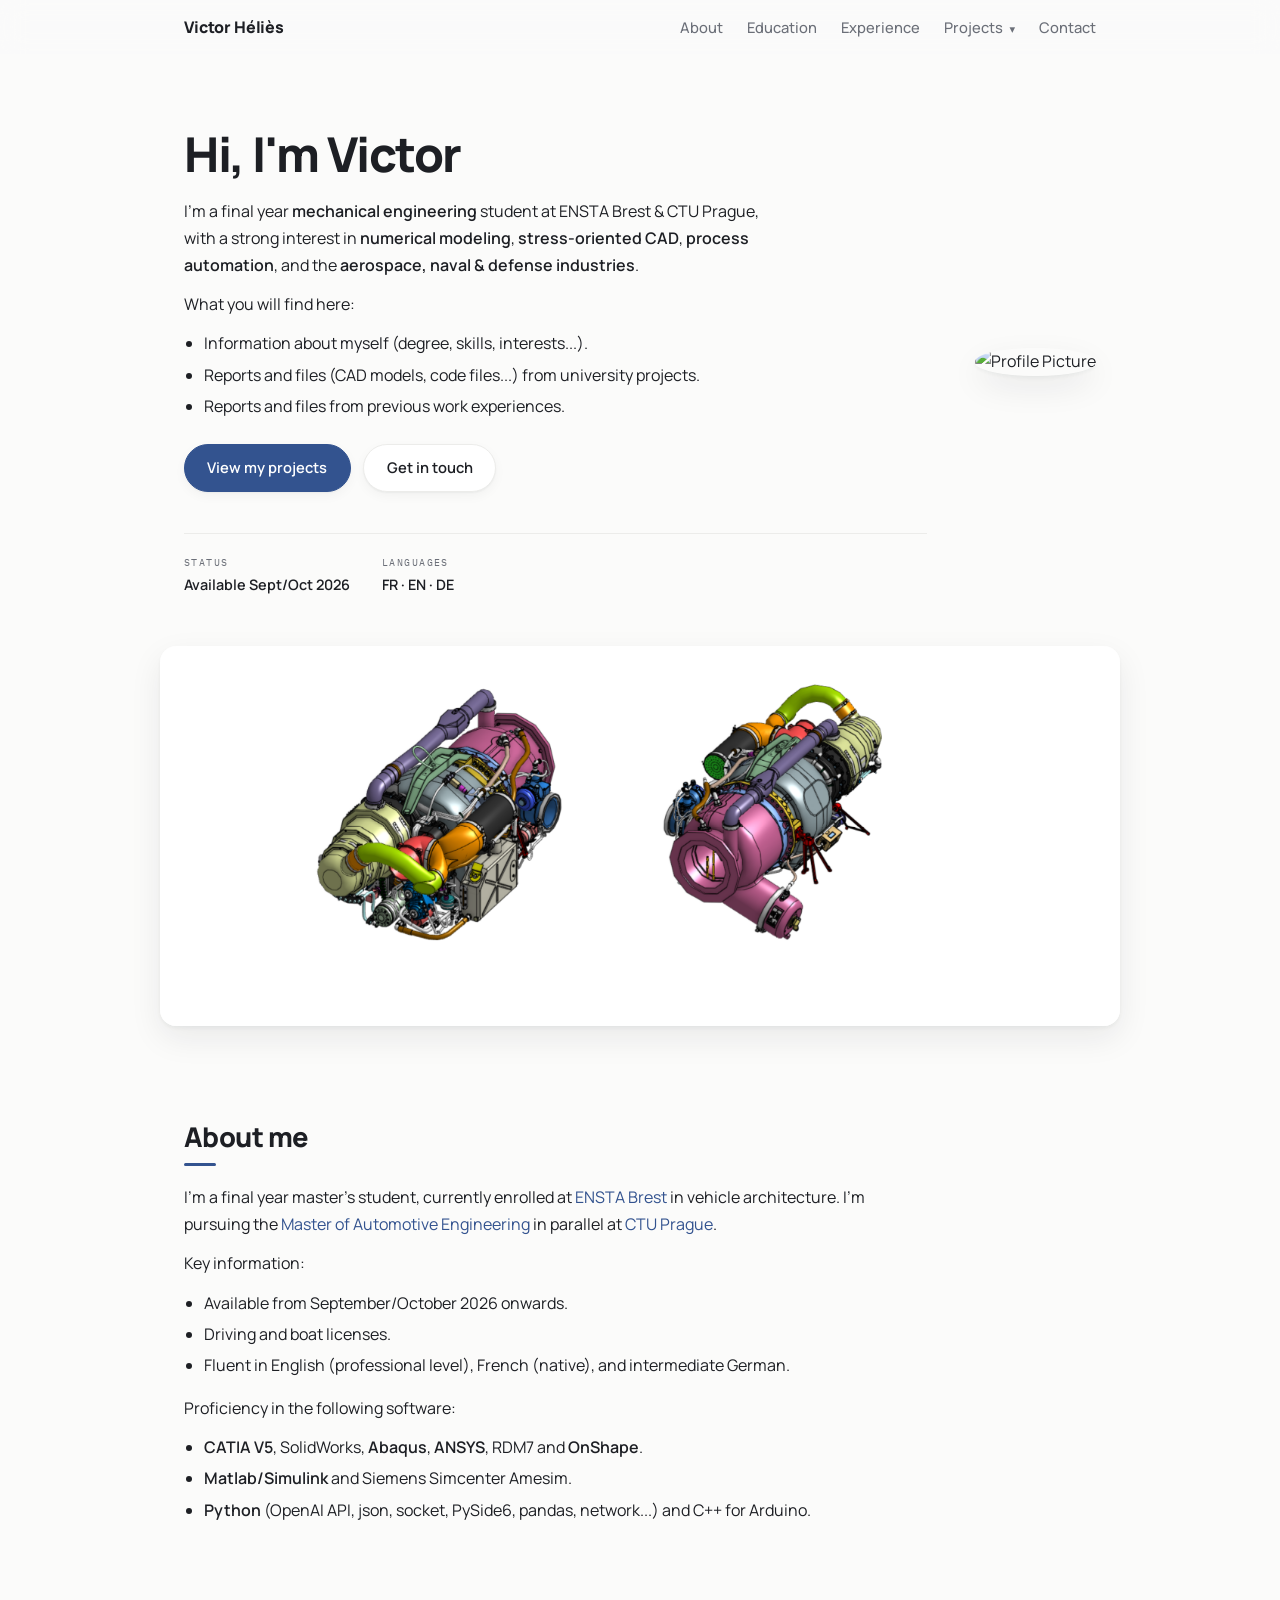
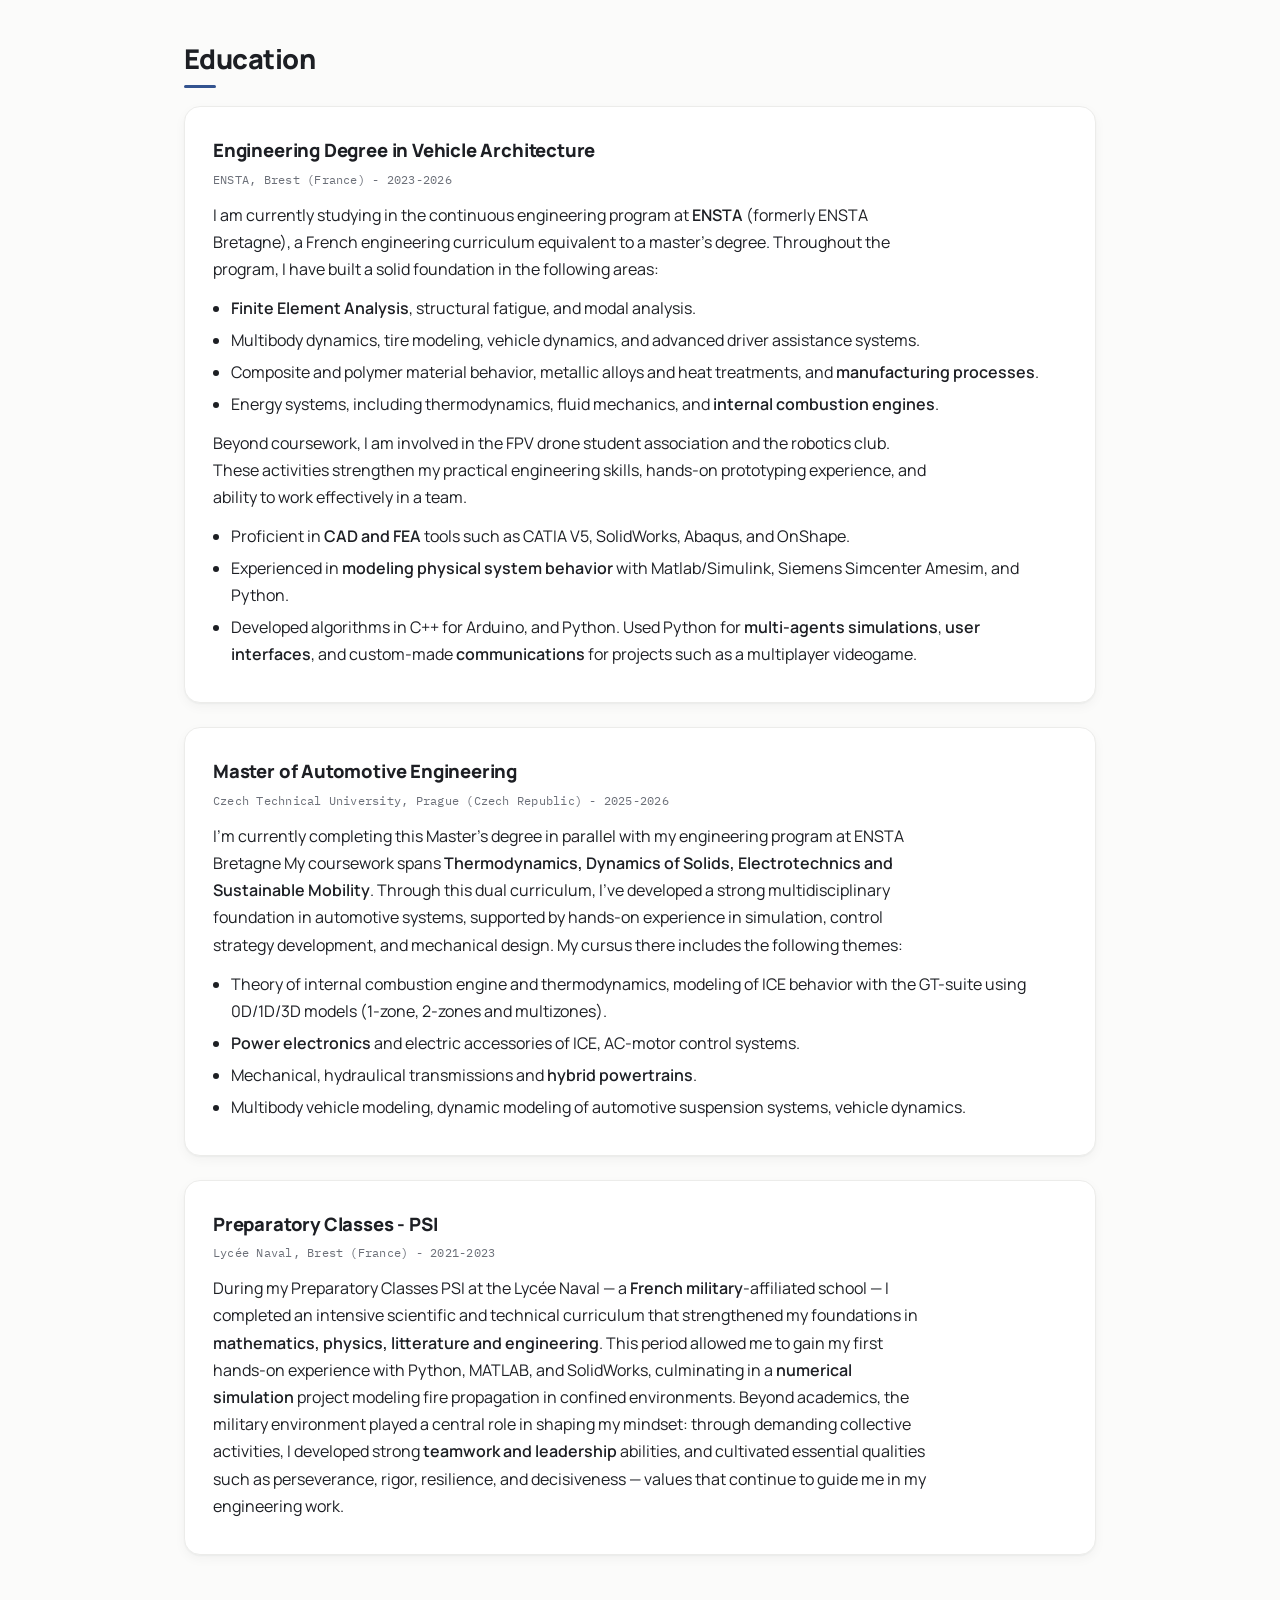
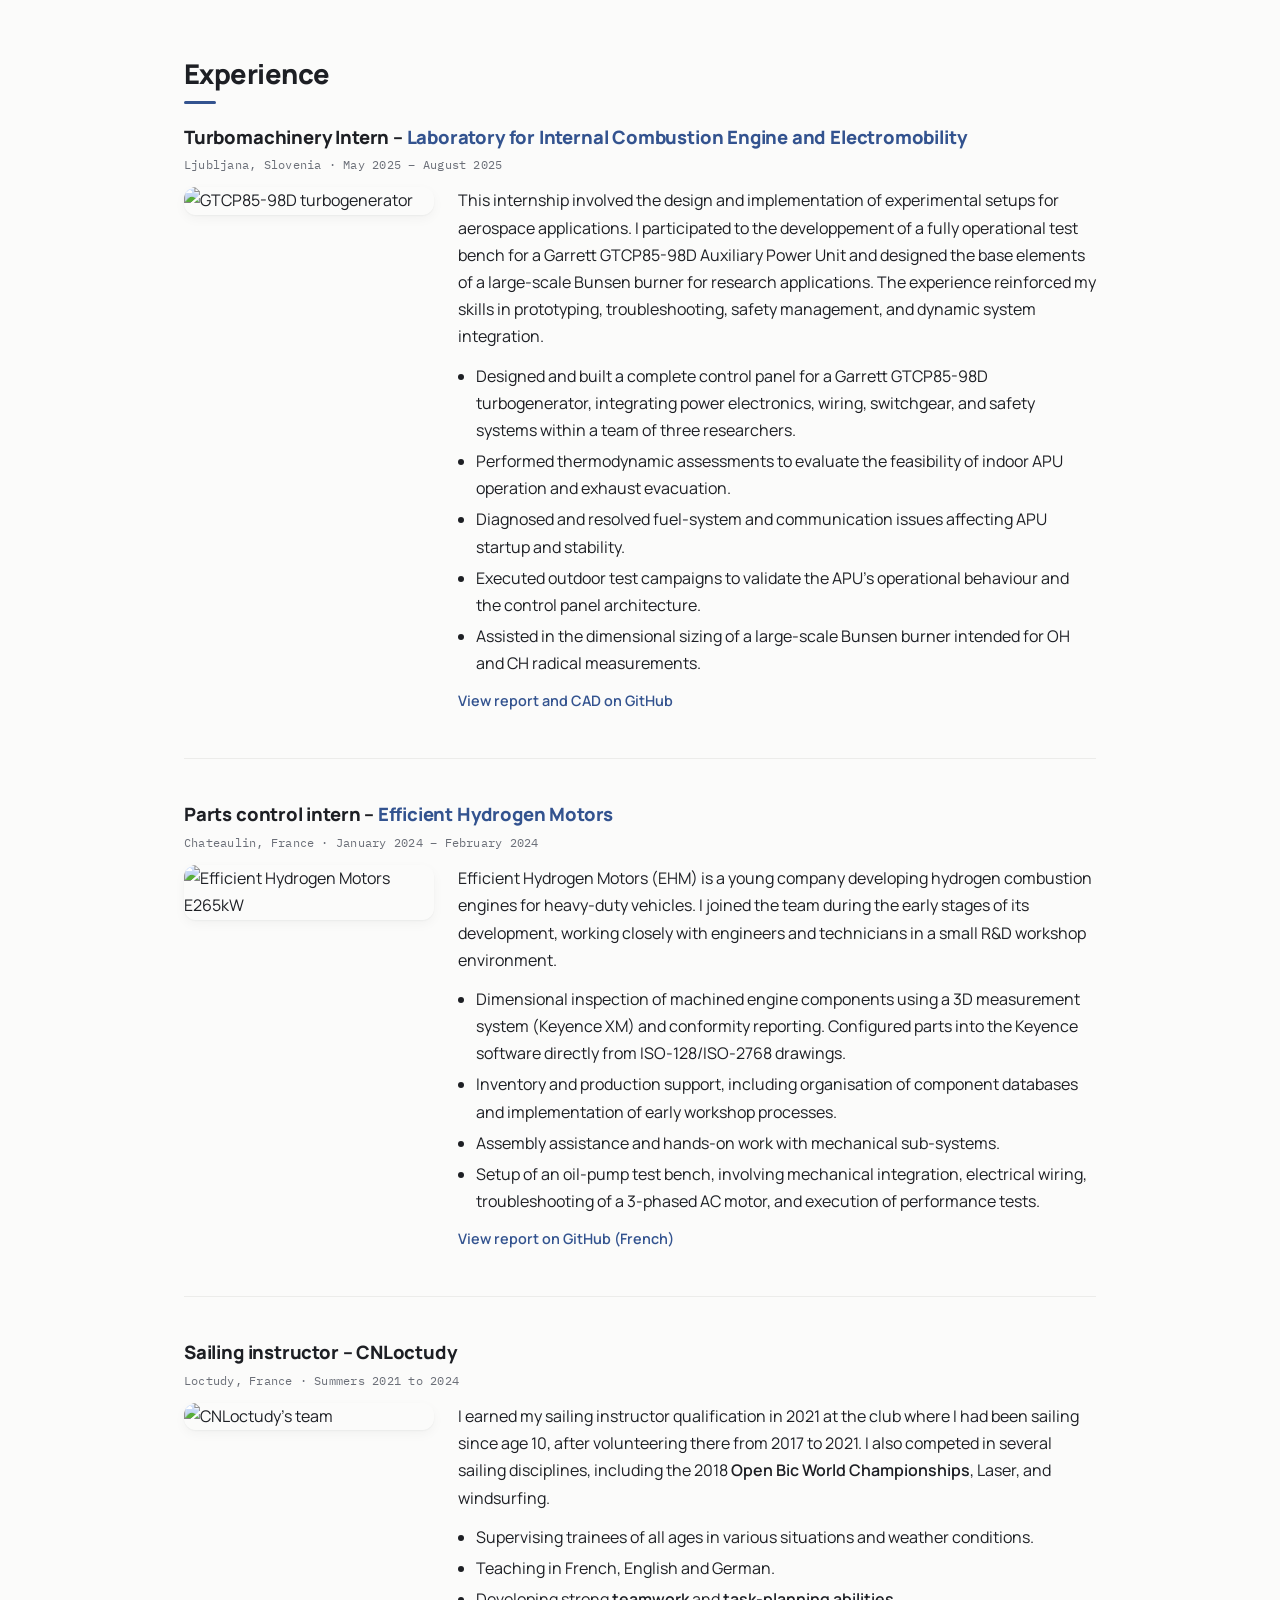
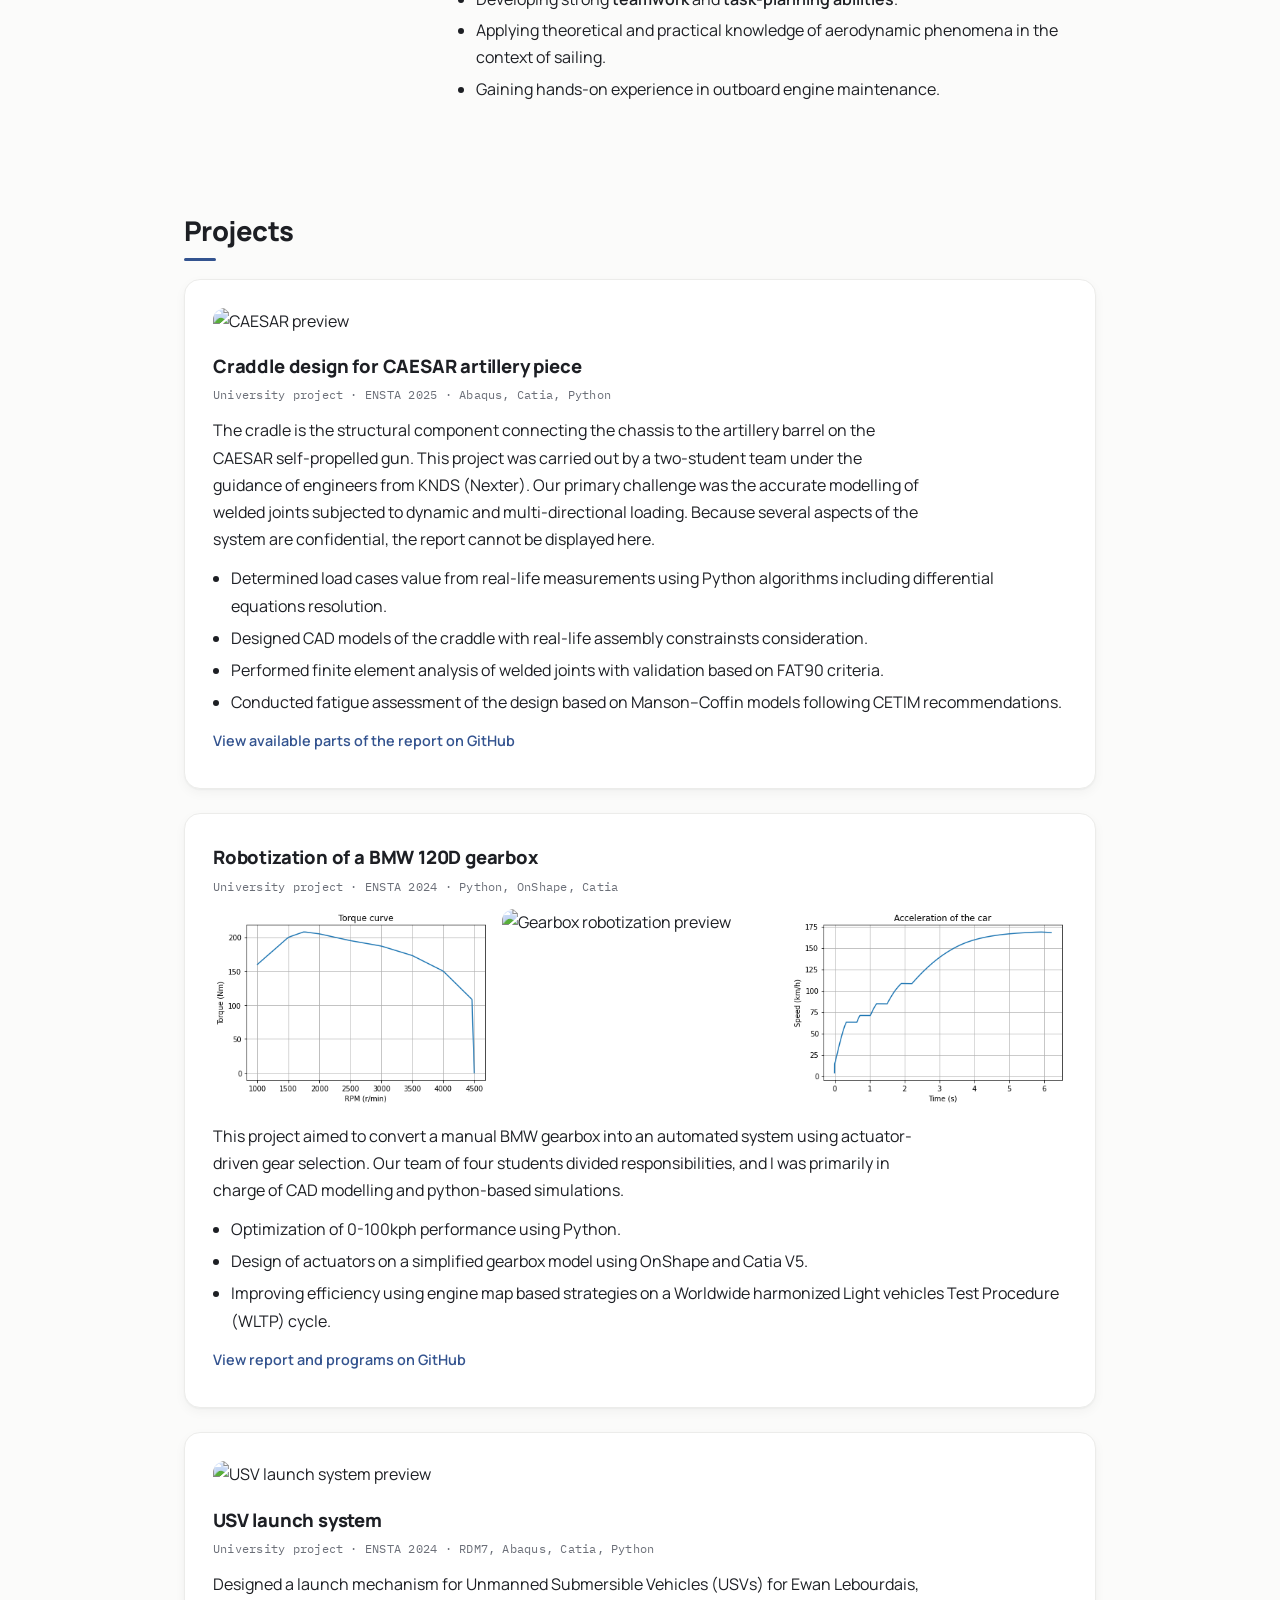
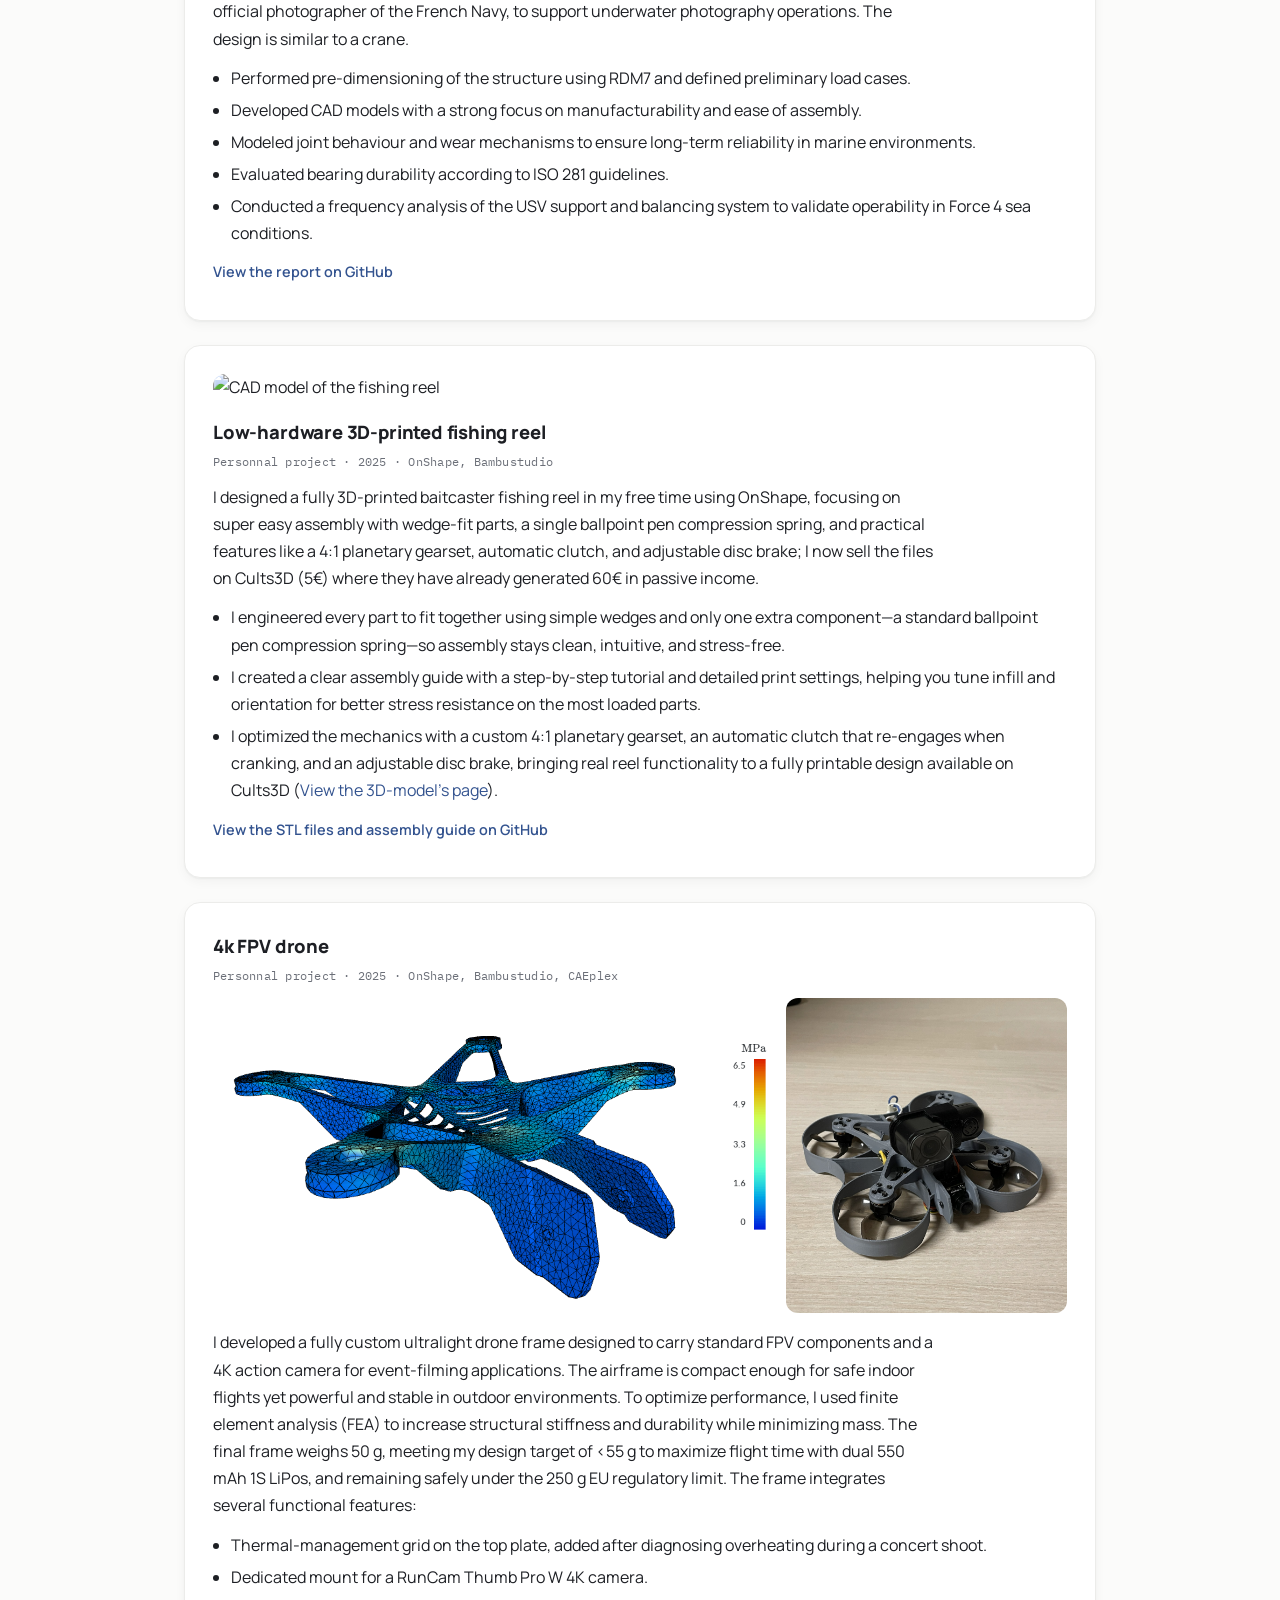
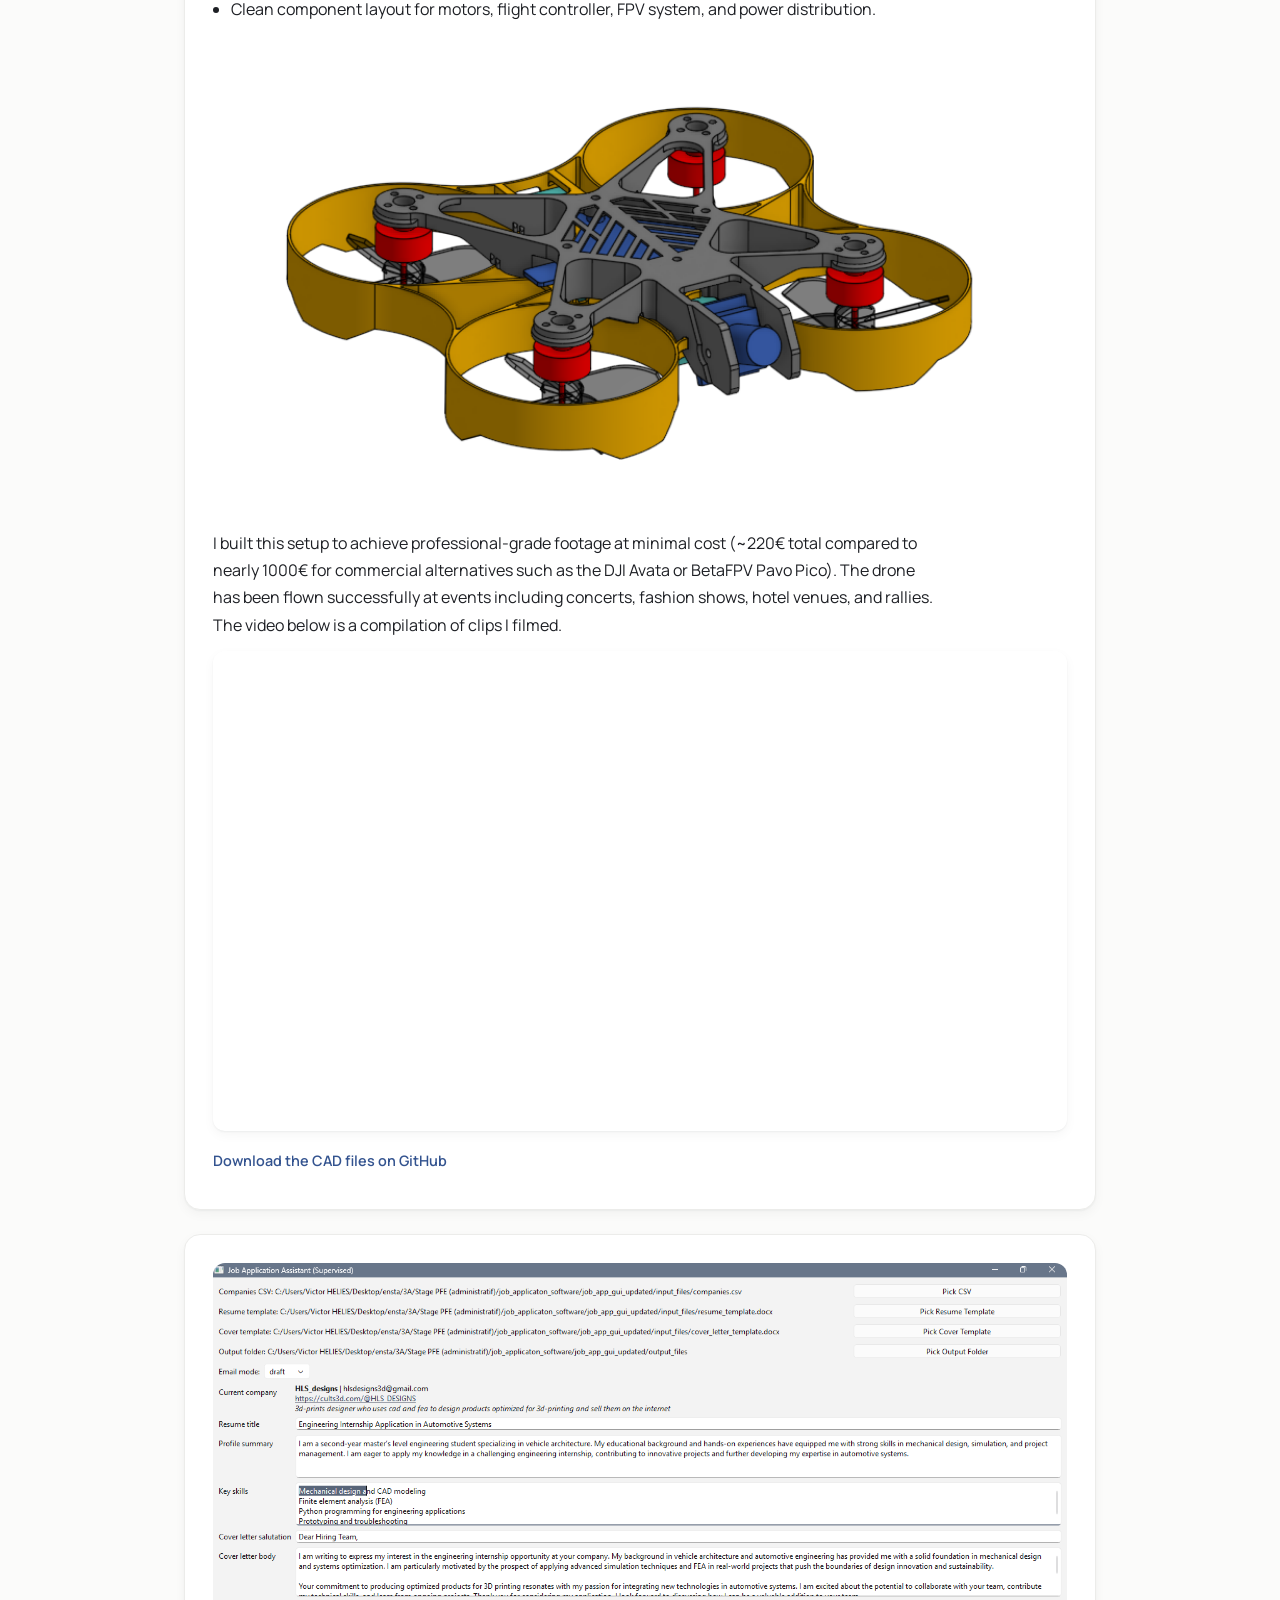
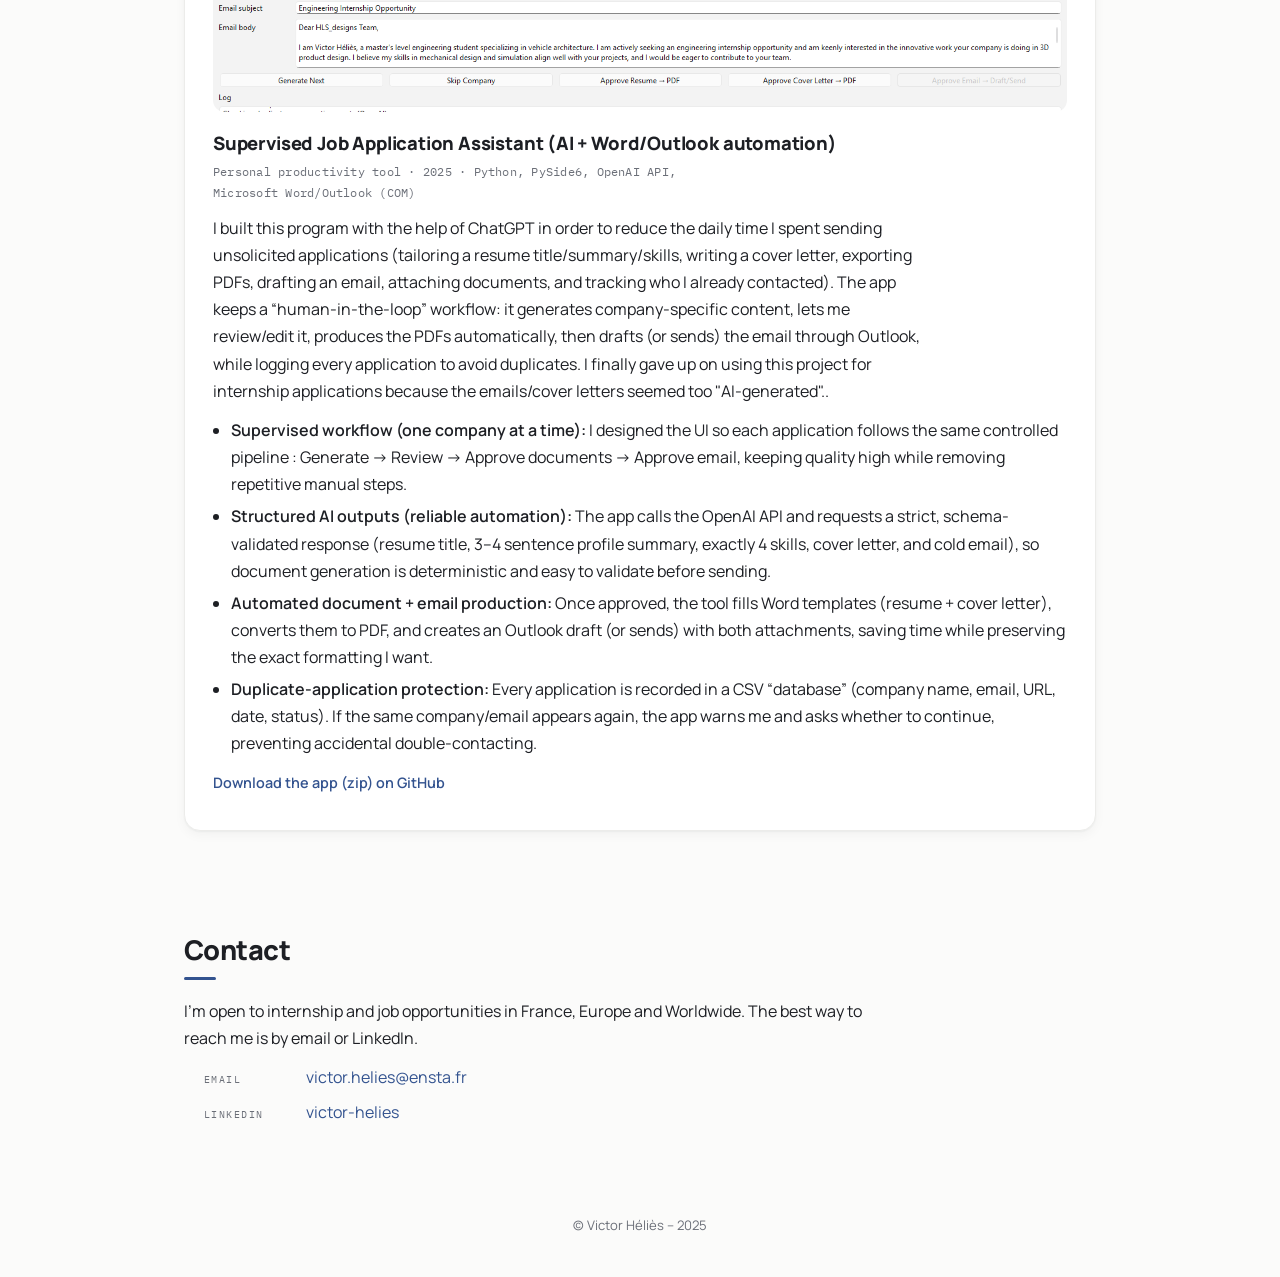
==== index.html @ f2aa92a8 "Update index.html" ====
<!DOCTYPE html>
<html lang="en">
<head>
  <meta charset="UTF-8" />
  <title>Victor Héliès – Portfolio</title>
  <meta name="viewport" content="width=device-width, initial-scale=1" />
  <meta name="description" content="Portfolio of Victor Héliès: professional experiences, university projects, and other personal projects." />
  <link rel="preconnect" href="https://fonts.googleapis.com" />
  <link rel="preconnect" href="https://fonts.gstatic.com" crossorigin />
  <link href="https://fonts.googleapis.com/css2?family=Manrope:wght@400;500;600;800&family=IBM+Plex+Mono:wght@400;500&display=swap" rel="stylesheet" />
  <link rel="stylesheet" href="styles.css" />
  <script defer src="https://cloud.umami.is/script.js" data-website-id="13dfb3e0-6b2c-4b80-9522-8ed5c5b0965f"></script>
</head>
<body>
  <header class="top-bar" id="topbar">
    <div class="container top-bar-inner">
      <a href="#top" class="logo">Victor Héliès</a>
      <nav aria-label="Main navigation">
        <a href="#about">About</a>
        <a href="#education">Education</a>
        <a href="#experience">Experience</a>
        <div class="dropdown">
          <button class="dropbtn" aria-haspopup="true" aria-expanded="false">
            Projects <span class="arrow">▾</span>
          </button>
          <div class="dropdown-content">
            <a href="#CAESAR-parts-design">CAESAR parts design</a>
            <a href="#Gearbox-robotization">Gearbox robotization</a>
            <a href="#USV-launch-system">USV launch system</a>
            <a href="#Fishing-gear">Fishing gear</a>
            <a href="#FPV-drone">4k FPV drone</a>
            <a href="#Job-Application-Assistant">Job Application Software</a>
          </div>
        </div>
        <a href="#contact">Contact</a>
      </nav>
    </div>
  </header>

  <main id="top">

    <!-- Hero -->
    <section class="hero">
      <div class="container hero-inner">
        <div class="hero-text">
          <h2 class="anim anim-2">Hi, I'm Victor</h2>
          <p class="anim anim-3">
            I'm a final year <strong>mechanical engineering</strong> student at ENSTA Brest &amp; CTU Prague, with a strong interest in <strong>numerical modeling</strong>, <strong>stress-oriented CAD</strong>, <strong>process automation</strong>, and the <strong>aerospace, naval &amp; defense industries</strong>.
          </p>
          <p class="list-lead anim anim-3">What you will find here:</p>
          <ul class="anim anim-3">
            <li>Information about myself (degree, skills, interests...).</li>
            <li>Reports and files (CAD models, code files...) from university projects.</li>
            <li>Reports and files from previous work experiences.</li>
          </ul>
          <div class="hero-links anim anim-4">
            <a href="#projects" class="btn primary">View my projects</a>
            <a href="#contact" class="btn">Get in touch</a>
          </div>
          <div class="hero-facts anim anim-5" aria-label="Key facts">
            <div class="fact">
              <span class="fact-label">Status</span>
              <span class="fact-value">Available Sept/Oct 2026</span>
            </div>
            <div class="fact">
              <span class="fact-label">Languages</span>
              <span class="fact-value">FR · EN · DE</span>
            </div>
          </div>
        </div>
        <div class="hero-photo anim anim-2">
          <img src="images/IMG_5098.JPG" alt="Profile Picture" />
        </div>
      </div>
    </section>

    <!-- Slideshow -->
    <section id="slideshow" class="reveal" aria-label="Project highlights slideshow">
      <img src="images/apu_slideshow.png" class="slide" alt="" />
      <img src="images/drone_slideshow.png" class="slide" alt="" />
      <img src="images/baitcaster_slideshow.png" class="slide" alt="" />
      <img src="images/simscape_slideshow.png" class="slide" alt="" />
      <img src="images/usv_slideshow.png" class="slide" alt="" />
    </section>

    <!-- About -->
    <section id="about" class="section">
      <div class="container">
        <h2 class="reveal">About me</h2>
        <div class="reveal">
          <p>
            I'm a final year master's student, currently enrolled at <a href="https://www.ensta.fr/" target="_blank" rel="noopener">ENSTA Brest</a> in vehicle architecture.
            I'm pursuing the <a href="https://www.mae.cvut.cz/" target="_blank" rel="noopener">Master of Automotive Engineering</a> in parallel at <a href="https://www.cvut.cz/en" target="_blank" rel="noopener">CTU Prague</a>.
          </p>
          <p class="list-lead">Key information:</p>
          <ul>
            <li>Available from September/October 2026 onwards.</li>
            <li>Driving and boat licenses.</li>
            <li>Fluent in English (professional level), French (native), and intermediate German.</li>
          </ul>
          <p class="list-lead">Proficiency in the following software:</p>
          <ul>
            <li><strong>CATIA V5</strong>, SolidWorks, <strong>Abaqus</strong>, <strong>ANSYS</strong>, RDM7 and <strong>OnShape</strong>.</li>
            <li><strong>Matlab/Simulink</strong> and Siemens Simcenter Amesim.</li>
            <li><strong>Python</strong> (OpenAI API, json, socket, PySide6, pandas, network...) and C++ for Arduino.</li>
          </ul>
        </div>
      </div>
    </section>

    <!-- Education -->
    <section id="education" class="section">
      <div class="container">
        <h2 class="reveal">Education</h2>
        <div class="cards">
          <article class="card reveal">
            <h3>Engineering Degree in Vehicle Architecture</h3>
            <p class="meta">ENSTA, Brest (France) - 2023-2026</p>
            <p>I am currently studying in the continuous engineering program at <strong>ENSTA</strong> (formerly ENSTA Bretagne), a French engineering curriculum equivalent to a master’s degree. Throughout the program, I have built a solid foundation in the following areas:</p>
            <ul>
              <li><strong>Finite Element Analysis</strong>, structural fatigue, and modal analysis.</li>
              <li>Multibody dynamics, tire modeling, vehicle dynamics, and advanced driver assistance systems.</li>
              <li>Composite and polymer material behavior, metallic alloys and heat treatments, and <strong>manufacturing processes</strong>.</li>
              <li>Energy systems, including thermodynamics, fluid mechanics, and <strong>internal combustion engines</strong>.</li>
            </ul>
            <p>Beyond coursework, I am involved in the FPV drone student association and the robotics club. These activities strengthen my practical engineering skills, hands-on prototyping experience, and ability to work effectively in a team.</p>
            <ul>
              <li>Proficient in <strong>CAD and FEA</strong> tools such as CATIA V5, SolidWorks, Abaqus, and OnShape.</li>
              <li>Experienced in <strong>modeling physical system behavior</strong> with Matlab/Simulink, Siemens Simcenter Amesim, and Python.</li>
              <li>Developed algorithms in C++ for Arduino, and Python. Used Python for <strong>multi-agents simulations</strong>, <strong>user interfaces</strong>, and custom-made <strong>communications</strong> for projects such as a multiplayer videogame.</li>
            </ul>
          </article>
          <article class="card reveal">
            <h3>Master of Automotive Engineering</h3>
            <p class="meta">Czech Technical University, Prague (Czech Republic) - 2025-2026</p>
            <p>I'm currently completing this Master’s degree in parallel with my engineering program at ENSTA Bretagne My coursework spans <strong>Thermodynamics, Dynamics of Solids, Electrotechnics and Sustainable Mobility</strong>. Through this dual curriculum, I’ve developed a strong multidisciplinary foundation in automotive systems, supported by hands-on experience in simulation, control strategy development, and mechanical design. My cursus there includes the following themes:</p>
            <ul>
              <li>Theory of internal combustion engine and thermodynamics, modeling of ICE behavior with the GT-suite using 0D/1D/3D models (1-zone, 2-zones and multizones).</li>
              <li><strong>Power electronics</strong> and electric accessories of ICE, AC-motor control systems.</li>
              <li>Mechanical, hydraulical transmissions and <strong>hybrid powertrains</strong>.</li>
              <li>Multibody vehicle modeling, dynamic modeling of automotive suspension systems, vehicle dynamics.</li>
            </ul>
          </article>
          <article class="card reveal">
            <h3>Preparatory Classes - PSI</h3>
            <p class="meta">Lycée Naval, Brest (France) - 2021-2023</p>
            <p>During my Preparatory Classes PSI at the Lycée Naval — a <strong>French military</strong>-affiliated school — I completed an intensive scientific and technical curriculum that strengthened my foundations in <strong>mathematics, physics, litterature and engineering</strong>. This period allowed me to gain my first hands-on experience with Python, MATLAB, and SolidWorks, culminating in a <strong>numerical simulation</strong> project modeling fire propagation in confined environments. Beyond academics, the military environment played a central role in shaping my mindset: through demanding collective activities, I developed strong <strong>teamwork and leadership</strong> abilities, and cultivated essential qualities such as perseverance, rigor, resilience, and decisiveness — values that continue to guide me in my engineering work.</p>
          </article>
        </div>
      </div>
    </section>

    <!-- Experience -->
    <section id="experience" class="section">
      <div class="container">
        <h2 class="reveal">Experience</h2>

        <article class="timeline-item reveal">
          <h3>Turbomachinery Intern – <a href="https://web.fs.uni-lj.si/licem/" target="_blank" rel="noopener">Laboratory for Internal Combustion Engine and Electromobility</a></h3>
          <p class="meta">Ljubljana, Slovenia · May 2025 – August 2025</p>
          <div class="experience-body">
            <img src="images/apu_cad.png" alt="GTCP85-98D turbogenerator" class="experience-img" />
            <div>
              <p>
                This internship involved the design and implementation of experimental setups for aerospace applications. I participated to the developpement of a fully operational test bench for a Garrett GTCP85-98D Auxiliary Power Unit and designed the base elements of a large-scale Bunsen burner for research applications. The experience reinforced my skills in prototyping, troubleshooting, safety management, and dynamic system integration.
              </p>
              <ul>
                <li>Designed and built a complete control panel for a Garrett GTCP85-98D turbogenerator, integrating power electronics, wiring, switchgear, and safety systems within a team of three researchers.</li>
                <li>Performed thermodynamic assessments to evaluate the feasibility of indoor APU operation and exhaust evacuation.</li>
                <li>Diagnosed and resolved fuel-system and communication issues affecting APU startup and stability.</li>
                <li>Executed outdoor test campaigns to validate the APU’s operational behaviour and the control panel architecture.</li>
                <li>Assisted in the dimensional sizing of a large-scale Bunsen burner intended for OH and CH radical measurements.</li>
              </ul>
              <p class="links">
                <a href="https://github.com/VictorHelies/portfolio/tree/main/apu_internship" target="_blank" rel="noopener">View report and CAD on GitHub</a>
              </p>
            </div>
          </div>
        </article>

        <article class="timeline-item reveal">
          <h3>Parts control intern – <a href="https://ehm.bzh" target="_blank" rel="noopener">Efficient Hydrogen Motors</a></h3>
          <p class="meta">Chateaulin, France · January 2024 – February 2024</p>
          <div class="experience-body">
            <img src="images/e265.png" alt="Efficient Hydrogen Motors E265kW" class="experience-img" />
            <div>
              <p>
                Efficient Hydrogen Motors (EHM) is a young company developing hydrogen combustion engines for heavy-duty vehicles. I joined the team during the early stages of its development, working closely with engineers and technicians in a small R&amp;D workshop environment.
              </p>
              <ul>
                <li>Dimensional inspection of machined engine components using a 3D measurement system (Keyence XM) and conformity reporting. Configured parts into the Keyence software directly from ISO-128/ISO-2768 drawings.</li>
                <li>Inventory and production support, including organisation of component databases and implementation of early workshop processes.</li>
                <li>Assembly assistance and hands-on work with mechanical sub-systems.</li>
                <li>Setup of an oil-pump test bench, involving mechanical integration, electrical wiring, troubleshooting of a 3-phased AC motor, and execution of performance tests.</li>
              </ul>
              <p class="links">
                <a href="https://github.com/VictorHelies/portfolio/tree/main/ehm_internship/Rapport de stage opérateur Victor HELIES.pdf" target="_blank" rel="noopener">View report on GitHub (French)</a>
              </p>
            </div>
          </div>
        </article>

        <article class="timeline-item reveal">
          <h3>Sailing instructor – CNLoctudy</h3>
          <p class="meta">Loctudy, France · Summers 2021 to 2024</p>
          <div class="experience-body">
            <img src="images/IMG_4330.JPG" alt="CNLoctudy's team" class="experience-img" />
            <div>
              <p>
                I earned my sailing instructor qualification in 2021 at the club where I had been sailing since age 10, after volunteering there from 2017 to 2021. I also competed in several sailing disciplines, including the 2018 <strong>Open Bic World Championships</strong>, Laser, and windsurfing.
              </p>
              <ul>
                <li>Supervising trainees of all ages in various situations and weather conditions.</li>
                <li>Teaching in French, English and German.</li>
                <li>Developing strong <strong>teamwork</strong> and <strong>task-planning abilities</strong>.</li>
                <li>Applying theoretical and practical knowledge of aerodynamic phenomena in the context of sailing.</li>
                <li>Gaining hands-on experience in outboard engine maintenance.</li>
              </ul>
            </div>
          </div>
        </article>
      </div>
    </section>

    <!-- Projects -->
    <section id="projects" class="section">
      <div class="container">
        <h2 class="reveal">Projects</h2>

        <div class="cards">
          <!-- Project 1 -->
          <article id="CAESAR-parts-design" class="card reveal">
            <div class="card-img-wrap"><img src="images/caesar.png" alt="CAESAR preview" class="card-img" /></div>
            <h3>Craddle design for CAESAR artillery piece</h3>
            <p class="meta">University project · ENSTA 2025 · Abaqus, Catia, Python</p>
            <p>
              The cradle is the structural component connecting the chassis to the artillery barrel on the CAESAR self-propelled gun. This project was carried out by a two-student team under the guidance of engineers from KNDS (Nexter). Our primary challenge was the accurate modelling of welded joints subjected to dynamic and multi-directional loading. Because several aspects of the system are confidential, the report cannot be displayed here.
            </p>
            <ul>
              <li>Determined load cases value from real-life measurements using Python algorithms including differential equations resolution.</li>
              <li>Designed CAD models of the craddle with real-life assembly constrainsts consideration.</li>
              <li>Performed finite element analysis of welded joints with validation based on FAT90 criteria.</li>
              <li>Conducted fatigue assessment of the design based on Manson–Coffin models following CETIM recommendations.</li>
            </ul>
            <p class="links">
              <a href="https://github.com/VictorHelies/portfolio/tree/main/caesar_project" target="_blank" rel="noopener">View available parts of the report on GitHub</a>
            </p>
          </article>

          <!-- Project 2 -->
          <article id="Gearbox-robotization" class="card reveal">
            <h3>Robotization of a BMW 120D gearbox</h3>
            <p class="meta">University project · ENSTA 2024 · Python, OnShape, Catia</p>
            <div class="img-row">
              <div class="card-img-wrap"><img src="images/toraus_rpm_bmw.png" alt="0 to 100 kph" /></div>
              <div class="card-img-wrap"><img src="images/bmw120d.png" alt="Gearbox robotization preview" /></div>
              <div class="card-img-wrap"><img src="images/0_to_100_bmw.png" alt="0 to 100 kph" /></div>
            </div>
            <p>
              This project aimed to convert a manual BMW gearbox into an automated system using actuator-driven gear selection. Our team of four students divided responsibilities, and I was primarily in charge of CAD modelling and python-based simulations.
            </p>
            <ul>
              <li>Optimization of 0-100kph performance using Python.</li>
              <li>Design of actuators on a simplified gearbox model using OnShape and Catia V5.</li>
              <li>Improving efficiency using engine map based strategies on a Worldwide harmonized Light vehicles Test Procedure (WLTP) cycle.</li>
            </ul>
            <p class="links">
              <a href="https://github.com/VictorHelies/portfolio/tree/main/gearbox_project" target="_blank" rel="noopener">View report and programs on GitHub</a>
            </p>
          </article>

          <!-- Project 3 -->
          <article id="USV-launch-system" class="card reveal">
            <div class="card-img-wrap"><img src="images/usv.png" alt="USV launch system preview" class="card-img" /></div>
            <h3>USV launch system</h3>
            <p class="meta">University project · ENSTA 2024 · RDM7, Abaqus, Catia, Python</p>
            <p>
              Designed a launch mechanism for Unmanned Submersible Vehicles (USVs) for Ewan Lebourdais, official photographer of the French Navy, to support underwater photography operations. The design is similar to a crane.
            </p>
            <ul>
              <li>Performed pre-dimensioning of the structure using RDM7 and defined preliminary load cases.</li>
              <li>Developed CAD models with a strong focus on manufacturability and ease of assembly.</li>
              <li>Modeled joint behaviour and wear mechanisms to ensure long-term reliability in marine environments.</li>
              <li>Evaluated bearing durability according to ISO 281 guidelines.</li>
              <li>Conducted a frequency analysis of the USV support and balancing system to validate operability in Force 4 sea conditions.</li>
            </ul>
            <p class="links">
              <a href="https://github.com/VictorHelies/portfolio/tree/main/usv_project" target="_blank" rel="noopener">View the report on GitHub</a>
            </p>
          </article>

          <!-- Project 4 -->
          <article id="Fishing-gear" class="card reveal">
            <div class="card-img-wrap"><img src="images/baitcaster_cutout.png" alt="CAD model of the fishing reel" class="card-img" /></div>
            <h3>Low-hardware 3D-printed fishing reel</h3>
            <p class="meta">Personnal project · 2025 · OnShape, Bambustudio</p>
            <p>
              I designed a fully 3D-printed baitcaster fishing reel in my free time using OnShape, focusing on super easy assembly with wedge-fit parts, a single ballpoint pen compression spring, and practical features like a 4:1 planetary gearset, automatic clutch, and adjustable disc brake; I now sell the files on Cults3D (5€) where they have already generated 60€ in passive income.
            </p>
            <ul>
              <li>
                I engineered every part to fit together using simple wedges and only one extra component—a standard ballpoint pen compression spring—so assembly stays clean, intuitive, and stress-free.
              </li>
              <li>
                I created a clear assembly guide with a step-by-step tutorial and detailed print settings, helping you tune infill and orientation for better stress resistance on the most loaded parts.
              </li>
              <li>
                I optimized the mechanics with a custom 4:1 planetary gearset, an automatic clutch that re-engages when cranking, and an adjustable disc brake, bringing real reel functionality to a fully printable design available on Cults3D (<a href="https://cults3d.com/:2030120" target="_blank" rel="noopener">View the 3D-model's page</a>).
              </li>
            </ul>
            <p class="links">
              <a href="https://github.com/VictorHelies/portfolio/tree/main/low_hardware_fishing_reel" target="_blank" rel="noopener">View the STL files and assembly guide on GitHub</a>
            </p>
          </article>

          <!-- Project 5 -->
          <article id="FPV-drone" class="card reveal">
            <h3>4k FPV drone</h3>
            <p class="meta">Personnal project · 2025 · OnShape, Bambustudio, CAEplex</p>
            <div class="img-row two-one">
              <div class="card-img-wrap"><img src="images/cetusXfea.png" alt="Finite Element Analysis of the frame" /></div>
              <div class="card-img-wrap"><img src="images/4k_drone.jpg" alt="Picture of the drone" /></div>
            </div>
            <p>
              I developed a fully custom ultralight drone frame designed to carry standard FPV components and a 4K action camera for event-filming applications. The airframe is compact enough for safe indoor flights yet powerful and stable in outdoor environments.
              To optimize performance, I used finite element analysis (FEA) to increase structural stiffness and durability while minimizing mass. The final frame weighs 50 g, meeting my design target of &lt;55 g to maximize flight time with dual 550 mAh 1S LiPos, and remaining safely under the 250 g EU regulatory limit.
              The frame integrates several functional features:
            </p>
            <ul>
              <li>Thermal-management grid on the top plate, added after diagnosing overheating during a concert shoot.</li>
              <li>Dedicated mount for a RunCam Thumb Pro W 4K camera.</li>
              <li>Clean component layout for motors, flight controller, FPV system, and power distribution.</li>
            </ul>
            <div class="card-img-wrap"><img src="images/cetusXcad.png" alt="CAD model of the drone" class="card-img" /></div>
            <p>
              I built this setup to achieve professional-grade footage at minimal cost (~220€ total compared to nearly 1000€ for commercial alternatives such as the DJI Avata or BetaFPV Pavo Pico). The drone has been flown successfully at events including concerts, fashion shows, hotel venues, and rallies. The video below is a compilation of clips I filmed.
            </p>
            <div class="video-wrap">
              <iframe
                src="https://www.youtube.com/embed/dd-QNFGnd4s"
                title="FPV drone footage compilation"
                frameborder="0"
                allowfullscreen></iframe>
            </div>
            <p class="links">
              <a href="https://github.com/VictorHelies/portfolio/tree/main/FPV_drone" target="_blank" rel="noopener">Download the CAD files on GitHub</a>
            </p>
          </article>

          <!-- Project 6 -->
          <article id="Job-Application-Assistant" class="card reveal">
            <div class="card-img-wrap"><img src="images/job_application_assistant_cutout.png" alt="Screenshot of the Job Application Assistant GUI" class="card-img" /></div>
            <h3>Supervised Job Application Assistant (AI + Word/Outlook automation)</h3>
            <p class="meta">Personal productivity tool · 2025 · Python, PySide6, OpenAI API, Microsoft Word/Outlook (COM)</p>
            <p>
              I built this program with the help of ChatGPT in order to reduce the daily time I spent sending unsolicited applications (tailoring a resume title/summary/skills, writing a cover letter, exporting PDFs, drafting an email, attaching documents, and tracking who I already contacted).
              The app keeps a “human-in-the-loop” workflow: it generates company-specific content, lets me review/edit it, produces the PDFs automatically, then drafts (or sends) the email through Outlook, while logging every application to avoid duplicates. I finally gave up on using this project for internship applications because the emails/cover letters seemed too "AI-generated"..
            </p>
            <ul>
              <li>
                <strong>Supervised workflow (one company at a time):</strong>
                I designed the UI so each application follows the same controlled pipeline : Generate → Review → Approve documents → Approve email, keeping quality high while removing repetitive manual steps.
              </li>
              <li>
                <strong>Structured AI outputs (reliable automation):</strong>
                The app calls the OpenAI API and requests a strict, schema-validated response (resume title, 3–4 sentence profile summary, exactly 4 skills, cover letter, and cold email), so document generation is deterministic and easy to validate before sending.
              </li>
              <li>
                <strong>Automated document + email production:</strong>
                Once approved, the tool fills Word templates (resume + cover letter), converts them to PDF, and creates an Outlook draft (or sends) with both attachments, saving time while preserving the exact formatting I want.
              </li>
              <li>
                <strong>Duplicate-application protection:</strong>
                Every application is recorded in a CSV “database” (company name, email, URL, date, status). If the same company/email appears again, the app warns me and asks whether to continue, preventing accidental double-contacting.
              </li>
            </ul>
            <p class="links">
              <a href="https://github.com/VictorHelies/portfolio/tree/main/job_application_automatio_software" target="_blank" rel="noopener">Download the app (zip) on GitHub</a>
            </p>
          </article>
        </div>
      </div>
    </section>

    <!-- Contact -->
    <section id="contact" class="section">
      <div class="container">
        <h2 class="reveal">Contact</h2>
        <div class="reveal">
          <p>
            I'm open to internship and job opportunities in France, Europe and Worldwide.
            The best way to reach me is by email or LinkedIn.
          </p>
          <ul class="contact-list">
            <li><span class="fact-label">Email</span> <a href="mailto:victor.helies@ensta.fr">victor.helies@ensta.fr</a></li>
            <li><span class="fact-label">LinkedIn</span> <a href="https://www.linkedin.com/in/victor-helies" target="_blank" rel="noopener">victor-helies</a></li>
          </ul>
        </div>
      </div>
    </section>
  </main>

  <footer class="footer">
    <div class="container">
      <p>© Victor Héliès – 2025</p>
    </div>
  </footer>

  <script>
    // ---------- Slideshow (crossfade + slow zoom) ----------
    const slides = document.querySelectorAll("#slideshow .slide");
    let currentIndex = 0;
    const reduceMotion = window.matchMedia("(prefers-reduced-motion: reduce)").matches;

    if (slides.length > 0) {
      slides[currentIndex].classList.add("active");
      if (!reduceMotion) {
        setInterval(() => {
          slides[currentIndex].classList.remove("active");
          currentIndex = (currentIndex + 1) % slides.length;
          slides[currentIndex].classList.add("active");
        }, 4000);
      }
    }

    // ---------- Scroll reveal ----------
    const revealEls = document.querySelectorAll(".reveal");
    if (!reduceMotion && "IntersectionObserver" in window) {
      const observer = new IntersectionObserver(
        (entries) => {
          entries.forEach((entry) => {
            if (entry.isIntersecting) {
              entry.target.classList.add("visible");
              observer.unobserve(entry.target);
            }
          });
        },
        { threshold: 0.12, rootMargin: "0px 0px -40px 0px" }
      );
      revealEls.forEach((el) => observer.observe(el));
    } else {
      revealEls.forEach((el) => el.classList.add("visible"));
    }

    // ---------- Top bar shadow on scroll ----------
    const topbar = document.getElementById("topbar");
    window.addEventListener("scroll", () => {
      topbar.classList.toggle("scrolled", window.scrollY > 10);
    }, { passive: true });

    // ---------- Projects dropdown ----------
    const dropdown = document.querySelector(".dropdown");
    const dropbtn = document.querySelector(".dropbtn");

    dropbtn.addEventListener("click", function (e) {
      e.stopPropagation();
      const open = dropdown.classList.toggle("open");
      dropbtn.setAttribute("aria-expanded", open);
    });

    document.addEventListener("click", function () {
      dropdown.classList.remove("open");
      dropbtn.setAttribute("aria-expanded", "false");
    });

    document.querySelectorAll(".dropdown-content a").forEach((link) => {
      link.addEventListener("click", function () {
        dropdown.classList.remove("open");
        dropbtn.setAttribute("aria-expanded", "false");
      });
    });
  </script>
</body>
</html>
---- styles.css ----
/* ============================================================
   Victor Héliès – Portfolio
   Design language: elegant, airy minimalism.
   Soft neutrals, one steel-blue accent, generous whitespace,
   smooth entrance + scroll animations.
   ============================================================ */

:root {
  --bg: #fbfbfa;
  --surface: #ffffff;
  --ink: #1d1f24;
  --ink-soft: #6b6f78;
  --line: #ececea;
  --accent: #33538f;
  --accent-dark: #24406f;
  --accent-tint: #eef2f8;
  --shadow-sm: 0 1px 2px rgba(29, 31, 36, 0.05), 0 4px 12px rgba(29, 31, 36, 0.04);
  --shadow-md: 0 2px 4px rgba(29, 31, 36, 0.05), 0 12px 32px rgba(29, 31, 36, 0.08);
  --radius: 16px;

  --font-body: "Manrope", system-ui, sans-serif;
  --font-mono: "IBM Plex Mono", ui-monospace, monospace;

  --ease-out: cubic-bezier(0.22, 1, 0.36, 1);
}

* {
  box-sizing: border-box;
  margin: 0;
  padding: 0;
}

html {
  scroll-behavior: smooth;
}

body {
  font-family: var(--font-body);
  line-height: 1.7;
  color: var(--ink);
  background-color: var(--bg);
  -webkit-font-smoothing: antialiased;
}

/* Layout helpers */
.container {
  max-width: 960px;
  margin: 0 auto;
  padding: 0 1.5rem;
}

a {
  color: var(--accent);
  text-decoration: none;
  background-image: linear-gradient(var(--accent), var(--accent));
  background-size: 0% 1px;
  background-repeat: no-repeat;
  background-position: left bottom;
  transition: background-size 0.3s var(--ease-out), color 0.2s ease;
}

a:hover {
  color: var(--accent-dark);
  background-size: 100% 1px;
}

:focus-visible {
  outline: 2px solid var(--accent);
  outline-offset: 3px;
  border-radius: 4px;
}

strong {
  font-weight: 600;
}

/* ---------- Top bar ---------- */
.top-bar {
  background-color: rgba(251, 251, 250, 0.8);
  backdrop-filter: blur(12px);
  -webkit-backdrop-filter: blur(12px);
  position: sticky;
  top: 0;
  z-index: 10;
  transition: box-shadow 0.3s ease;
}

.top-bar.scrolled {
  box-shadow: var(--shadow-sm);
}

.top-bar-inner {
  display: flex;
  align-items: center;
  justify-content: space-between;
  padding: 0.85rem 1.5rem;
}

.logo {
  font-weight: 800;
  font-size: 1rem;
  letter-spacing: -0.01em;
  color: var(--ink);
  background: none;
}

.logo:hover {
  color: var(--accent);
}

nav {
  display: flex;
  align-items: center;
  flex-wrap: wrap;
}

nav a {
  margin-left: 1.5rem;
  color: var(--ink-soft);
  font-size: 0.92rem;
  font-weight: 500;
  background-image: linear-gradient(var(--accent), var(--accent));
}

nav a:hover {
  color: var(--accent);
}

/* ---------- Hero ---------- */
.hero {
  padding: 4.5rem 0 3rem;
}

.hero-inner {
  display: flex;
  gap: 3rem;
  align-items: center;
  justify-content: space-between;
}

.hero-text {
  flex: 1;
}

.eyebrow {
  font-family: var(--font-mono);
  font-size: 0.72rem;
  letter-spacing: 0.16em;
  text-transform: uppercase;
  color: var(--accent);
  margin-bottom: 1rem;
}

.hero h2 {
  font-weight: 800;
  font-size: clamp(2.1rem, 5vw, 3rem);
  letter-spacing: -0.03em;
  line-height: 1.15;
  margin-bottom: 1rem;
}

.hero p {
  margin-bottom: 0.75rem;
  max-width: 60ch;
}

.list-lead {
  margin-bottom: 0.25rem;
}

.hero ul,
.section ul {
  margin: 0.25rem 0 1rem;
  padding-left: 1.25rem;
}

.hero li,
.section li {
  margin-bottom: 0.25rem;
}

.hero-links {
  margin-top: 1.5rem;
}

.btn {
  display: inline-block;
  padding: 0.65rem 1.4rem;
  border-radius: 999px;
  border: 1px solid var(--line);
  background: var(--surface);
  color: var(--ink);
  font-size: 0.92rem;
  font-weight: 600;
  margin-right: 0.6rem;
  margin-bottom: 0.6rem;
  box-shadow: var(--shadow-sm);
  transition: transform 0.25s var(--ease-out), box-shadow 0.25s var(--ease-out), background-color 0.2s ease;
}

.btn:hover {
  transform: translateY(-2px);
  box-shadow: var(--shadow-md);
  background-size: 0;
  color: var(--ink);
}

.btn.primary {
  background-color: var(--accent);
  border-color: var(--accent);
  color: #fff;
}

.btn.primary:hover {
  background-color: var(--accent-dark);
  color: #fff;
}

/* Small facts row under the hero buttons */
.hero-facts {
  display: flex;
  flex-wrap: wrap;
  gap: 2rem;
  margin-top: 2rem;
  padding-top: 1.25rem;
  border-top: 1px solid var(--line);
}

.fact {
  display: flex;
  flex-direction: column;
  gap: 0.1rem;
}

.fact-label {
  font-family: var(--font-mono);
  font-size: 0.64rem;
  letter-spacing: 0.14em;
  text-transform: uppercase;
  color: var(--ink-soft);
}

.fact-value {
  font-size: 0.9rem;
  font-weight: 600;
}

.hero-photo img {
  width: 200px;
  height: 200px;
  border-radius: 50%;
  object-fit: cover;
  box-shadow: var(--shadow-md);
  transition: transform 0.4s var(--ease-out), box-shadow 0.4s var(--ease-out);
}

.hero-photo img:hover {
  transform: scale(1.03) rotate(-1deg);
  box-shadow: 0 6px 16px rgba(29, 31, 36, 0.1), 0 20px 48px rgba(51, 83, 143, 0.16);
}

/* Hero entrance animation (staggered) */
.anim {
  opacity: 0;
  transform: translateY(18px);
  animation: rise 0.8s var(--ease-out) forwards;
}

.anim-1 { animation-delay: 0.05s; }
.anim-2 { animation-delay: 0.15s; }
.anim-3 { animation-delay: 0.28s; }
.anim-4 { animation-delay: 0.42s; }
.anim-5 { animation-delay: 0.55s; }

@keyframes rise {
  to {
    opacity: 1;
    transform: translateY(0);
  }
}

/* ---------- Slideshow ---------- */
#slideshow {
  position: relative;
  width: min(90%, 960px);
  height: 380px;
  overflow: hidden;
  margin: 0 auto 2rem;
  border-radius: var(--radius);
  box-shadow: var(--shadow-md);
}

#slideshow .slide {
  position: absolute;
  inset: 0;
  width: 100%;
  height: 100%;
  object-fit: cover;
  object-position: center;
  opacity: 0;
  transform: scale(1);
  transition: opacity 1.4s ease-in-out;
}

#slideshow .active {
  opacity: 1;
  animation: kenburns 4.5s ease-out forwards;
}

@keyframes kenburns {
  from { transform: scale(1); }
  to { transform: scale(1.06); }
}

/* ---------- Sections ---------- */
.section {
  padding: 3.5rem 0 2.5rem;
}

.section h2 {
  font-weight: 800;
  font-size: 1.7rem;
  letter-spacing: -0.02em;
  margin-bottom: 1.5rem;
  position: relative;
  display: inline-block;
}

.section h2::after {
  content: "";
  position: absolute;
  left: 0;
  bottom: -6px;
  width: 2rem;
  height: 3px;
  border-radius: 2px;
  background: var(--accent);
}

.section p {
  margin-bottom: 0.75rem;
  max-width: 72ch;
}

/* Scroll reveal */
.reveal {
  opacity: 0;
  transform: translateY(24px);
  transition: opacity 0.8s var(--ease-out), transform 0.8s var(--ease-out);
}

.reveal.visible {
  opacity: 1;
  transform: translateY(0);
}

/* ---------- Cards ---------- */
.cards {
  display: grid;
  gap: 1.5rem;
}

.card {
  border: 1px solid var(--line);
  border-radius: var(--radius);
  padding: 1.75rem 1.75rem 1.4rem;
  background-color: var(--surface);
  box-shadow: var(--shadow-sm);
  scroll-margin-top: 5rem;
  transition: transform 0.35s var(--ease-out), box-shadow 0.35s var(--ease-out);
}

.card:hover {
  transform: translateY(-3px);
  box-shadow: var(--shadow-md);
}

.card h3 {
  font-weight: 800;
  font-size: 1.15rem;
  letter-spacing: -0.01em;
  margin-bottom: 0.2rem;
}

.meta {
  font-family: var(--font-mono);
  font-size: 0.74rem;
  letter-spacing: 0.02em;
  color: var(--ink-soft);
  margin-bottom: 0.9rem;
}

.card ul {
  padding-left: 1.15rem;
  margin-bottom: 0.7rem;
}

.card li {
  margin-bottom: 0.3rem;
}

.links a {
  font-size: 0.9rem;
  font-weight: 600;
}

/* Images inside cards: rounded, subtle zoom on hover */
.card-img-wrap {
  overflow: hidden;
  border-radius: 12px;
  margin-bottom: 1rem;
}

.card-img-wrap img {
  display: block;
  width: 100%;
  height: 100%;
  object-fit: cover;
  transition: transform 0.6s var(--ease-out);
}

.card-img-wrap:hover img {
  transform: scale(1.035);
}

.img-row {
  display: grid;
  grid-template-columns: repeat(3, 1fr);
  gap: 0.75rem;
  margin-bottom: 1rem;
}

.img-row .card-img-wrap {
  margin-bottom: 0;
}

.img-row.two-one {
  grid-template-columns: 2fr 1fr;
}

.video-wrap {
  position: relative;
  padding-bottom: 56.25%;
  height: 0;
  overflow: hidden;
  border-radius: 12px;
  box-shadow: var(--shadow-sm);
  margin-bottom: 1rem;
}

.video-wrap iframe {
  position: absolute;
  inset: 0;
  width: 100%;
  height: 100%;
  border: 0;
}

/* ---------- Experience ---------- */
.timeline-item {
  margin-bottom: 2.5rem;
  padding-bottom: 2rem;
  border-bottom: 1px solid var(--line);
  scroll-margin-top: 5rem;
}

.timeline-item:last-child {
  border-bottom: none;
  margin-bottom: 0;
  padding-bottom: 0;
}

.timeline-item h3 {
  font-weight: 800;
  font-size: 1.15rem;
  letter-spacing: -0.01em;
  margin-bottom: 0.15rem;
}

.experience-body {
  display: flex;
  gap: 1.5rem;
  align-items: flex-start;
}

.experience-img {
  width: 250px;
  flex-shrink: 0;
  height: auto;
  border-radius: 12px;
  box-shadow: var(--shadow-sm);
  transition: transform 0.4s var(--ease-out), box-shadow 0.4s var(--ease-out);
}

.experience-img:hover {
  transform: scale(1.02);
  box-shadow: var(--shadow-md);
}

.timeline-item ul {
  padding-left: 1.15rem;
  margin-bottom: 0.6rem;
}

/* ---------- Contact ---------- */
.contact-list {
  list-style: none;
  padding-left: 0;
}

.contact-list li {
  margin-bottom: 0.5rem;
  display: flex;
  align-items: baseline;
  gap: 0.9rem;
}

.contact-list .fact-label {
  min-width: 5.5rem;
}

/* ---------- Footer ---------- */
.footer {
  padding: 2rem 0 2.5rem;
  text-align: center;
  font-size: 0.82rem;
  color: var(--ink-soft);
}

/* ---------- Dropdown ---------- */
.dropdown {
  position: relative;
  display: inline-block;
}

.dropbtn {
  background: none;
  border: none;
  cursor: pointer;
  font: inherit;
  font-size: 0.92rem;
  font-weight: 500;
  color: var(--ink-soft);
  padding: 0;
  margin-left: 1.5rem;
  transition: color 0.2s ease;
}

.dropbtn:hover {
  color: var(--accent);
}

.arrow {
  display: inline-block;
  font-size: 0.7rem;
  margin-left: 0.2rem;
  transition: transform 0.25s var(--ease-out);
}

.dropdown.open .arrow {
  transform: rotate(180deg);
}

.dropdown-content {
  position: absolute;
  top: 150%;
  right: 0;
  min-width: 235px;
  background-color: var(--surface);
  border: 1px solid var(--line);
  border-radius: 12px;
  box-shadow: var(--shadow-md);
  z-index: 1000;
  overflow: hidden;
  padding: 0.35rem;

  opacity: 0;
  transform: translateY(-6px) scale(0.98);
  pointer-events: none;
  transition: opacity 0.25s var(--ease-out), transform 0.25s var(--ease-out);
}

.dropdown.open .dropdown-content {
  opacity: 1;
  transform: translateY(0) scale(1);
  pointer-events: auto;
}

.dropdown-content a {
  display: block;
  padding: 0.5rem 0.8rem;
  margin-left: 0;
  border-radius: 8px;
  color: var(--ink);
  font-size: 0.88rem;
  font-weight: 500;
  white-space: nowrap;
  background: none;
}

.dropdown-content a:hover {
  background-color: var(--accent-tint);
  color: var(--accent);
}

/* ---------- Motion preferences ---------- */
@media (prefers-reduced-motion: reduce) {
  html {
    scroll-behavior: auto;
  }

  .anim,
  .reveal {
    opacity: 1;
    transform: none;
    animation: none;
    transition: none;
  }

  #slideshow .active {
    animation: none;
  }

  .btn,
  .card,
  .card-img-wrap img,
  .experience-img,
  .hero-photo img,
  .dropdown-content,
  .arrow {
    transition: none;
    animation: none;
  }
}

/* ---------- Responsive ---------- */
@media (max-width: 720px) {
  .top-bar-inner {
    flex-direction: column;
    align-items: flex-start;
    gap: 0.4rem;
  }

  nav a,
  .dropbtn {
    margin-left: 0;
    margin-right: 1.1rem;
  }

  .dropdown-content {
    left: 0;
    right: auto;
  }

  .hero {
    padding: 2.5rem 0 2rem;
  }

  .hero-inner {
    flex-direction: column-reverse;
    align-items: flex-start;
    gap: 1.5rem;
  }

  .hero-photo img {
    width: 140px;
    height: 140px;
  }

  .hero-facts {
    gap: 1.25rem 2rem;
  }

  #slideshow {
    height: 230px;
  }

  .experience-body {
    flex-direction: column;
  }

  .experience-img {
    width: 100%;
  }

  .img-row,
  .img-row.two-one {
    grid-template-columns: 1fr;
  }

  .card {
    padding: 1.25rem 1.25rem 1rem;
  }
}
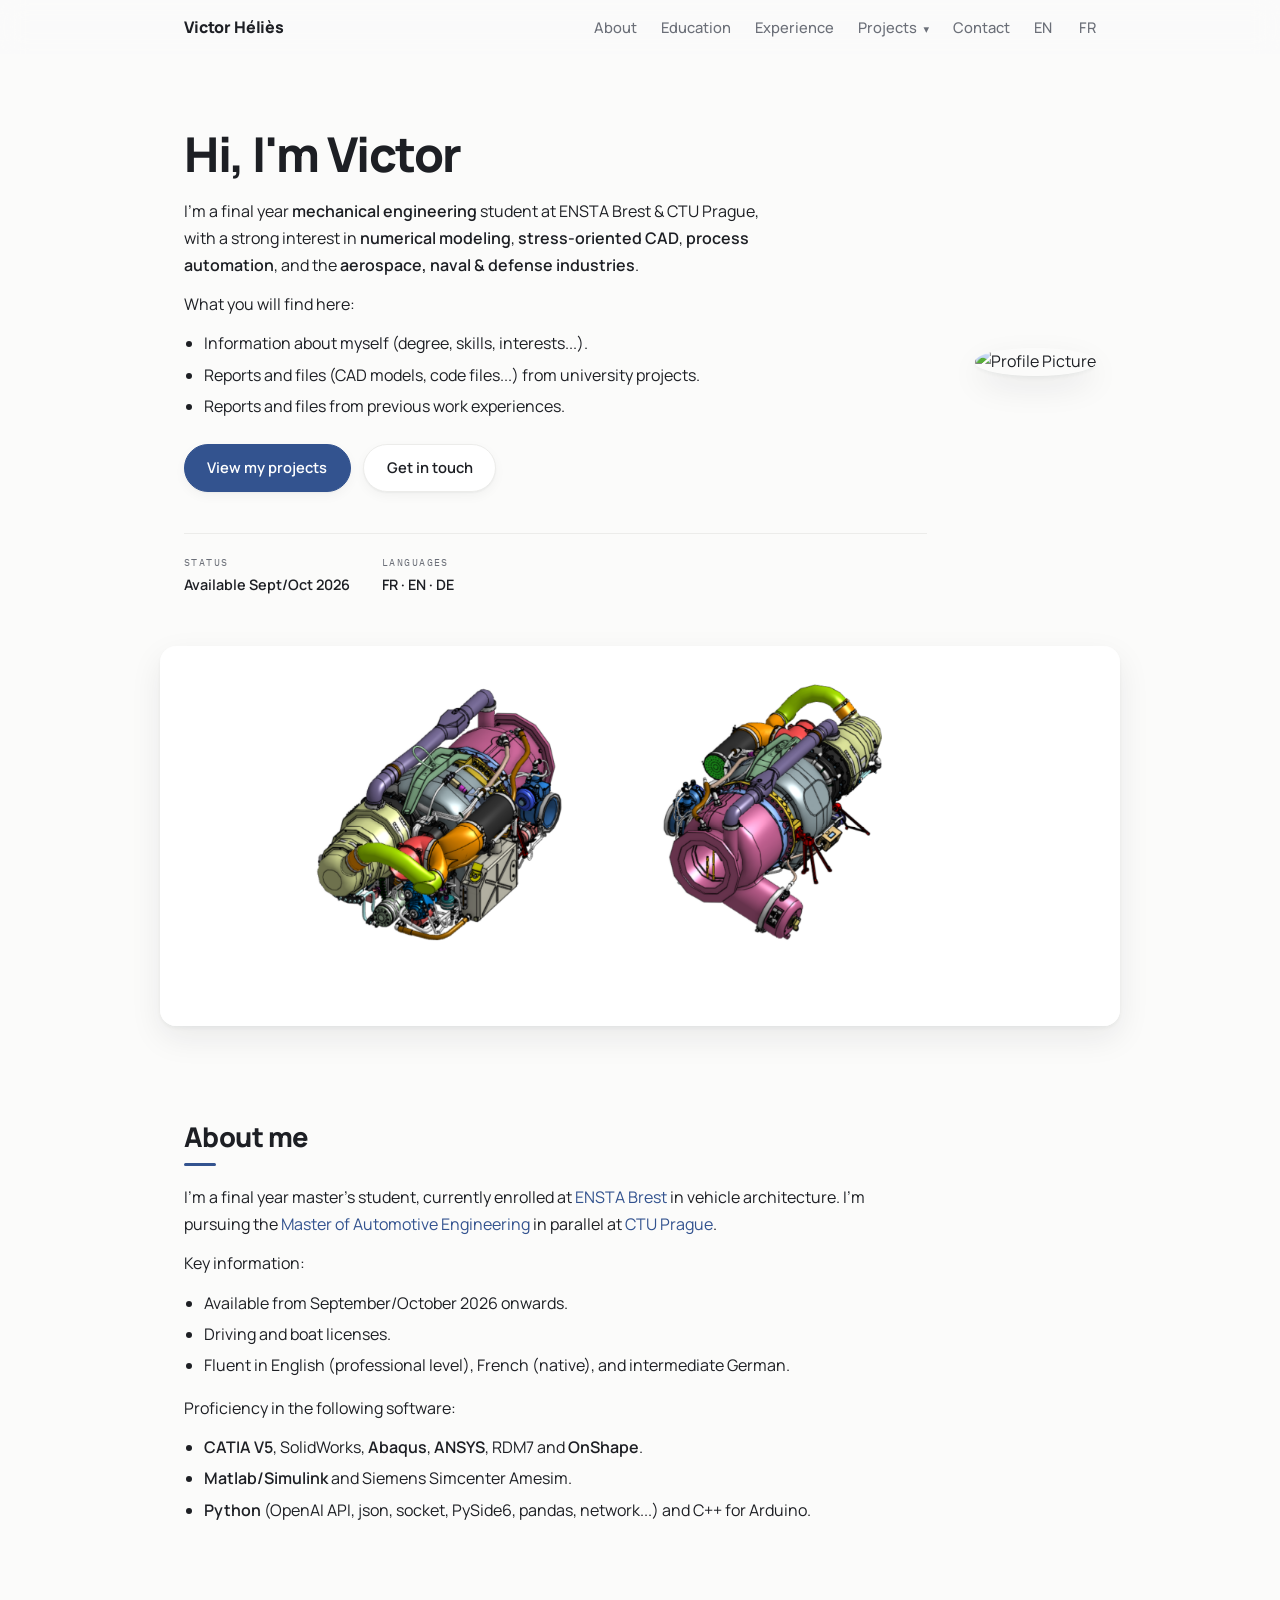
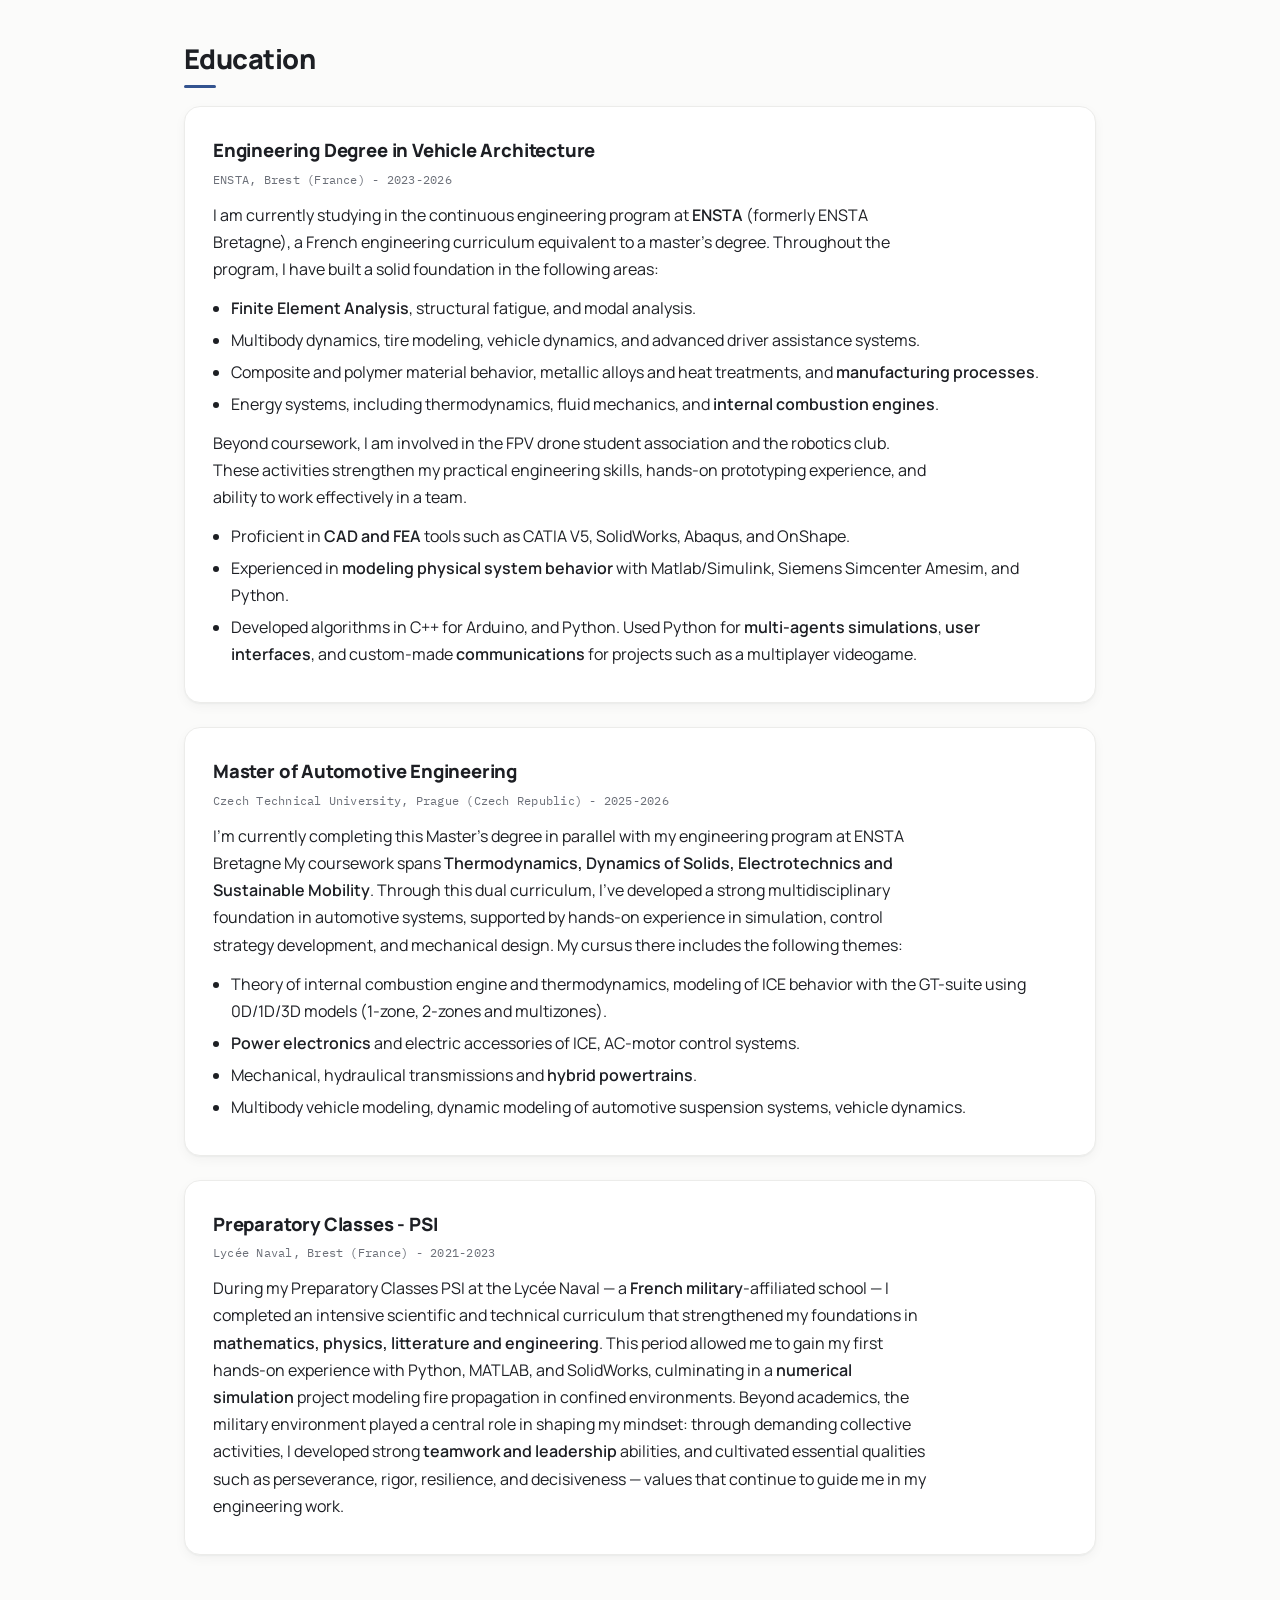
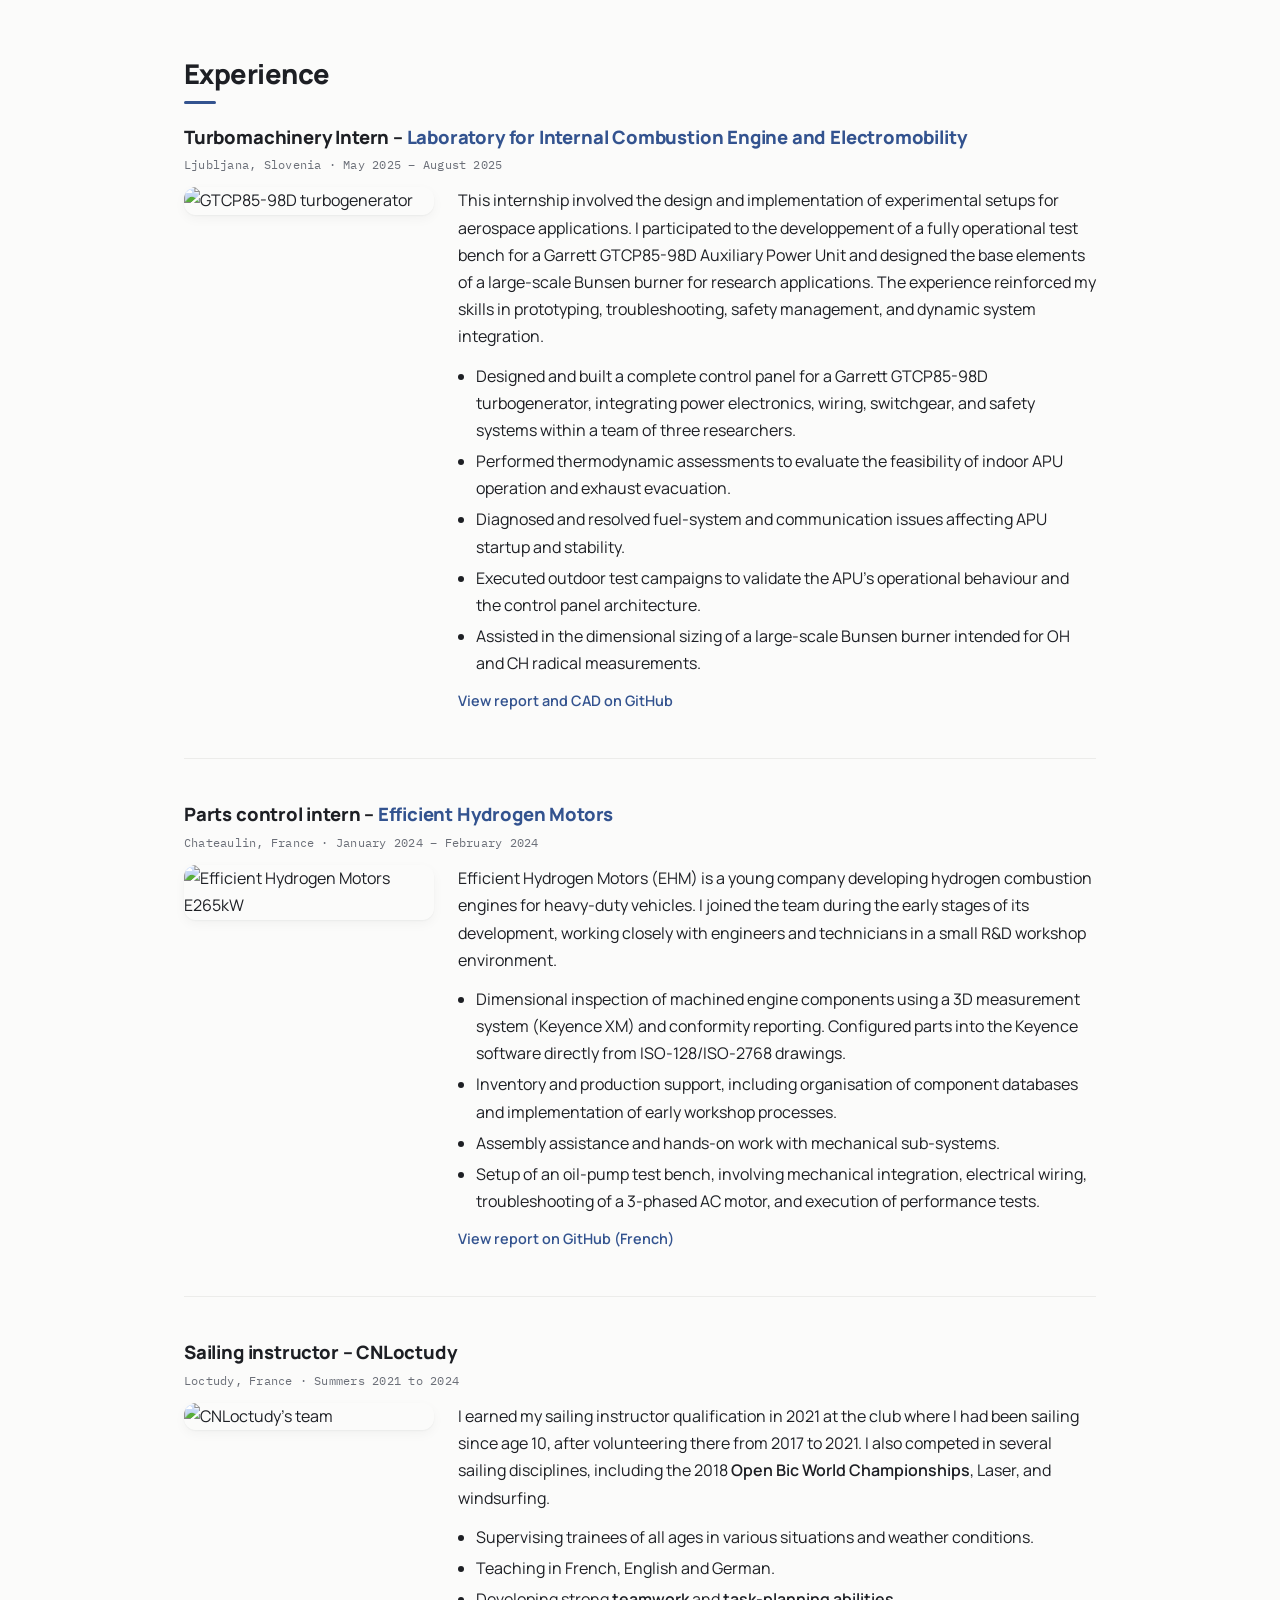
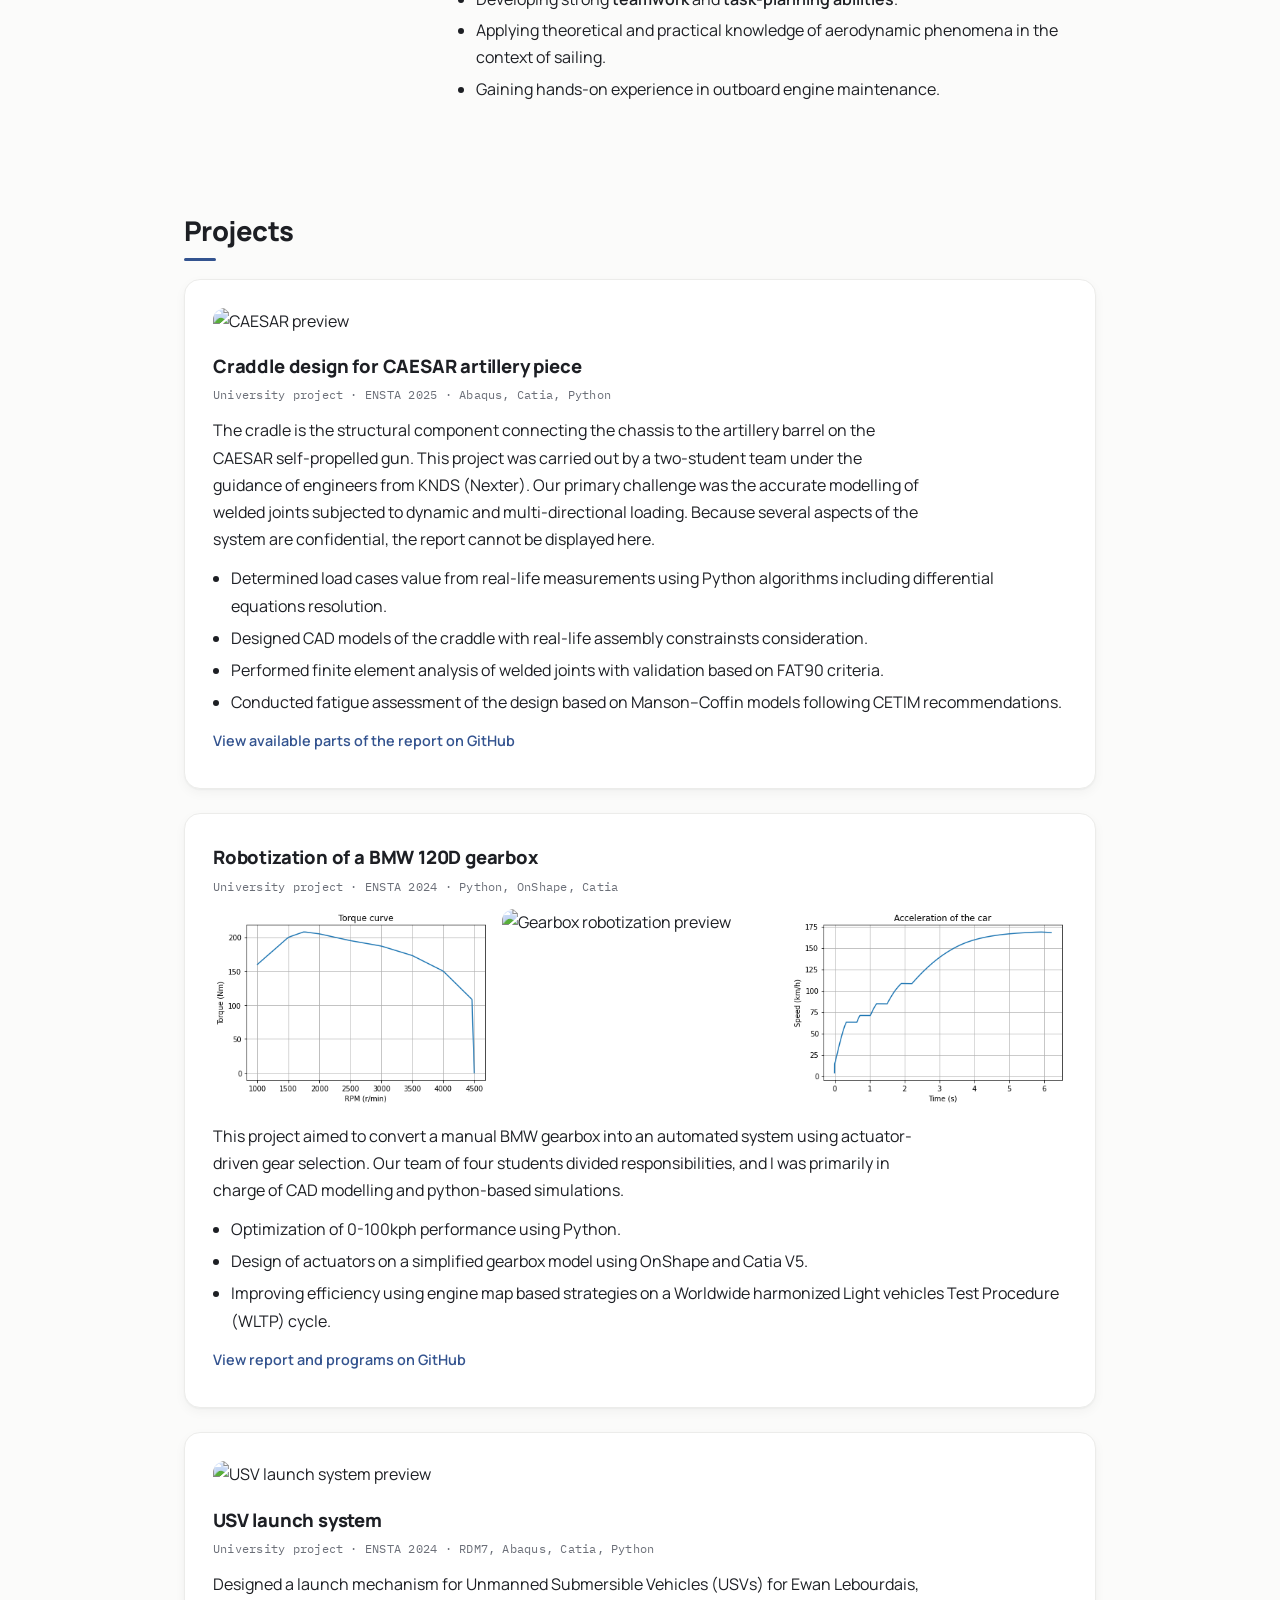
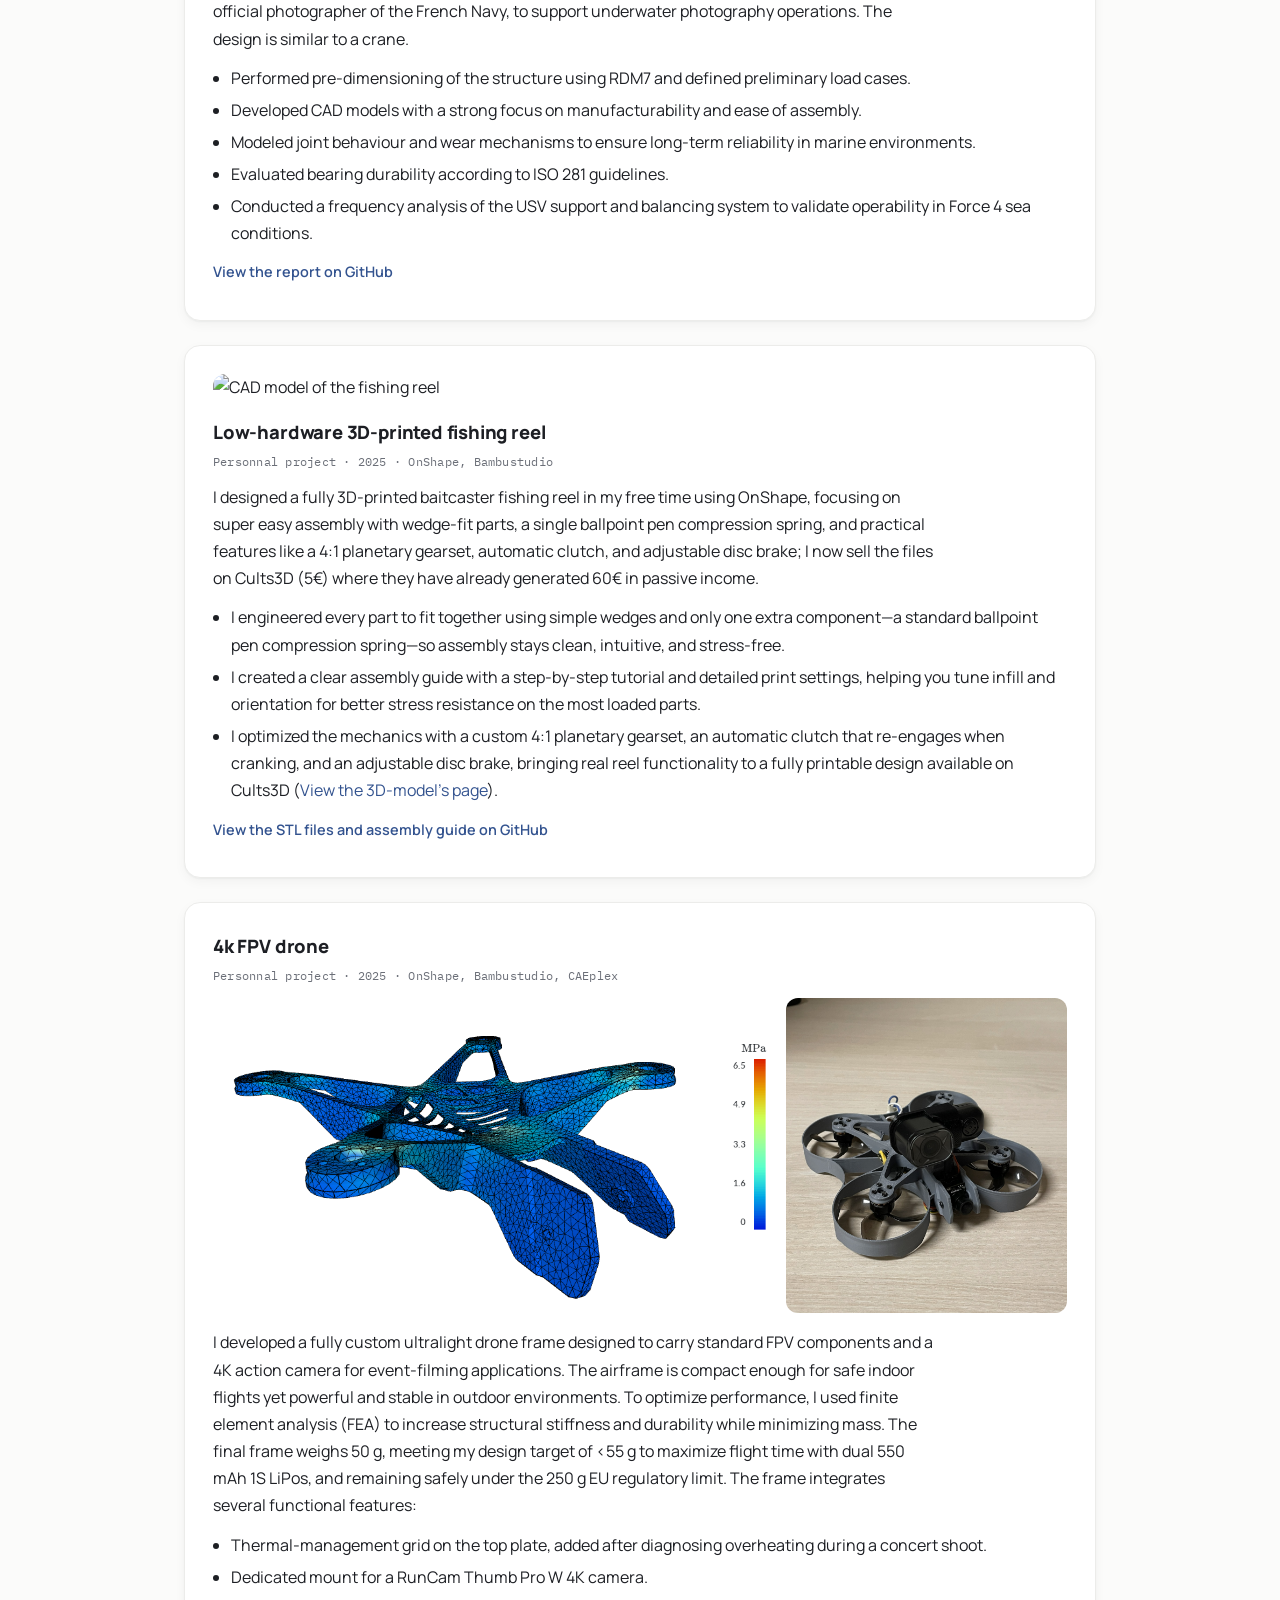
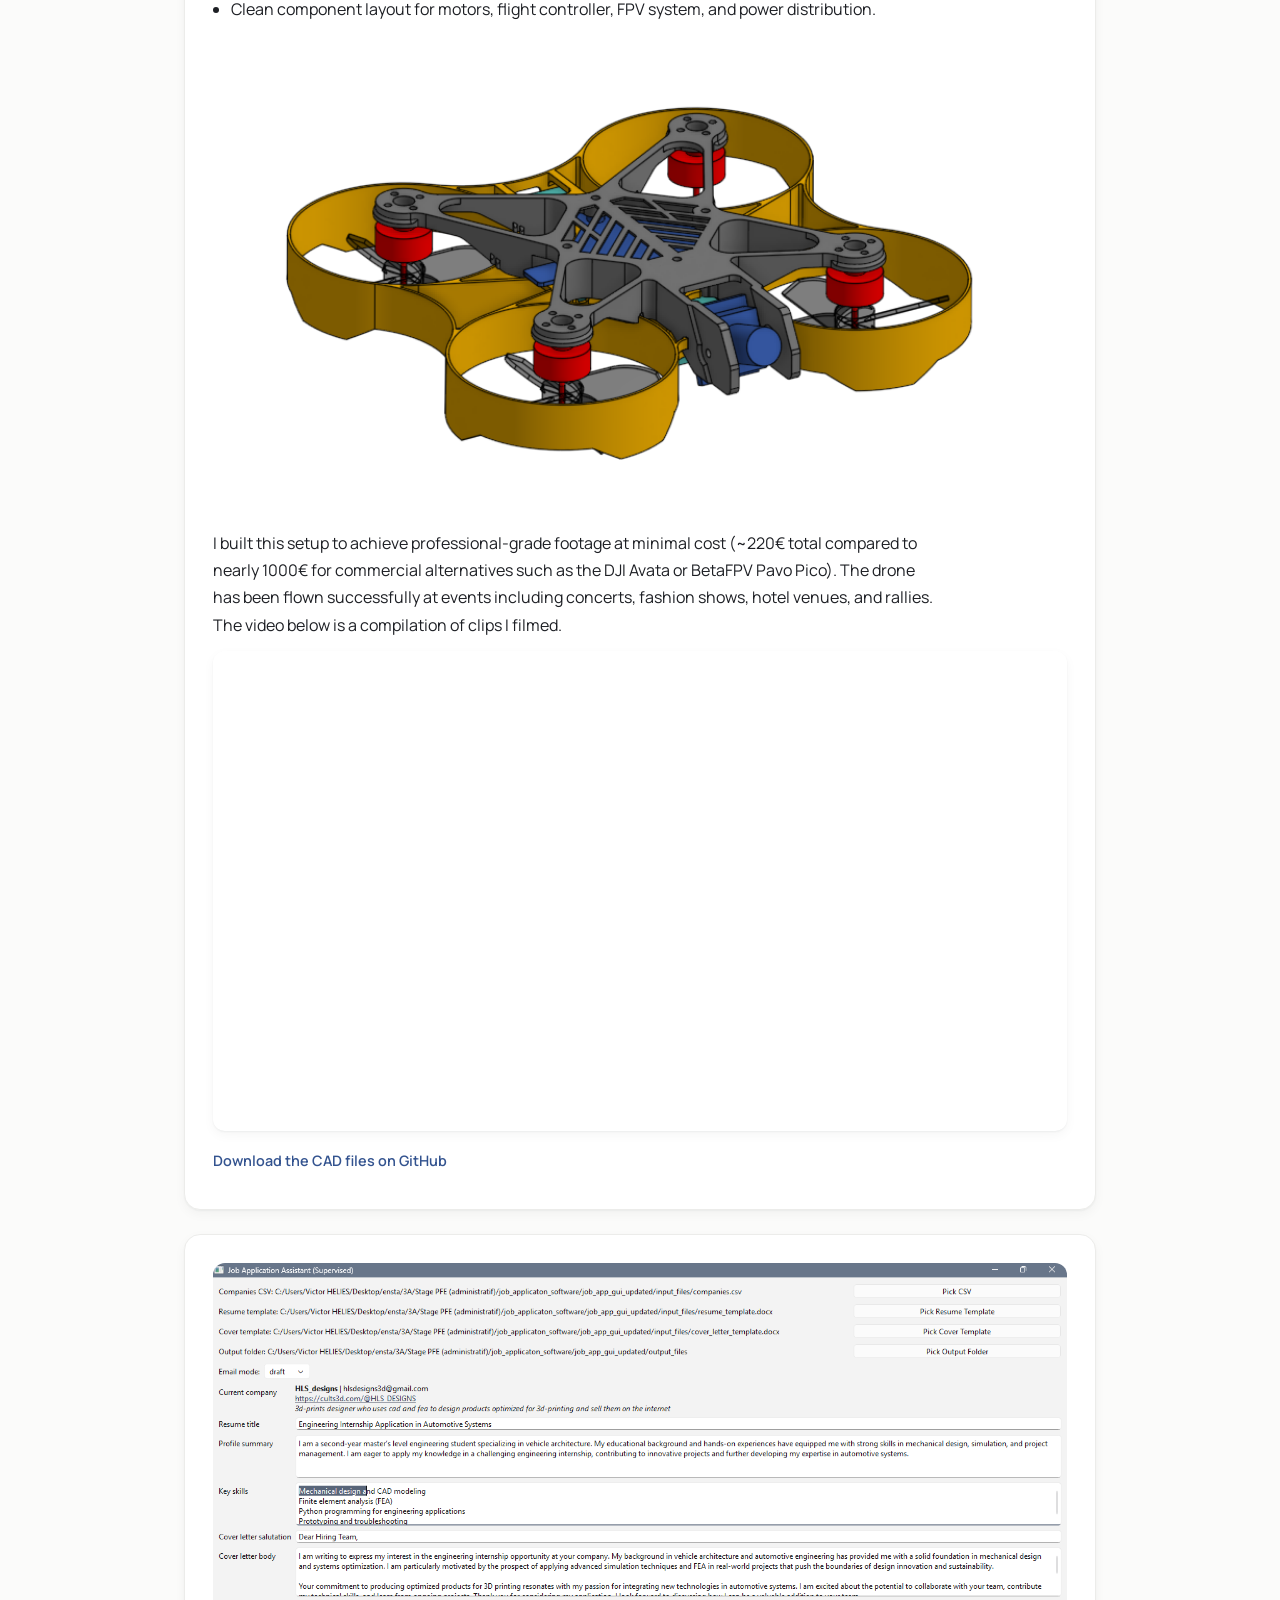
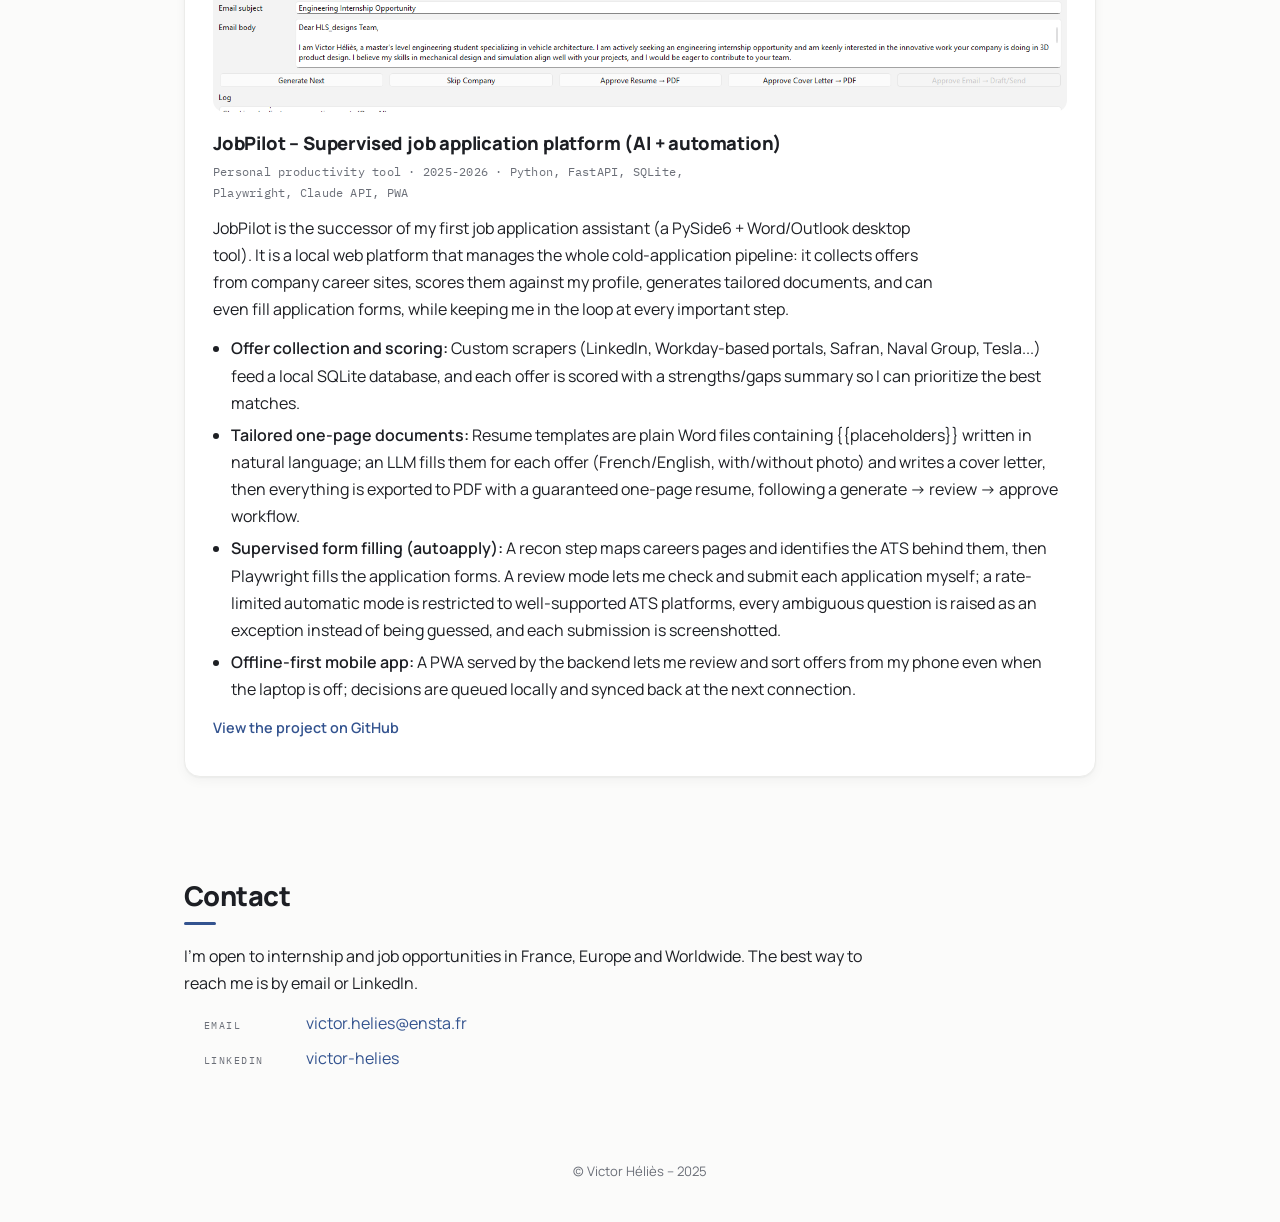
==== commit f39da4fd: "Update index.html" ====
--- a/index.html
+++ b/index.html
@@ -5,6 +5,8 @@
   <title>Victor Héliès – Portfolio</title>
   <meta name="viewport" content="width=device-width, initial-scale=1" />
   <meta name="description" content="Portfolio of Victor Héliès: professional experiences, university projects, and other personal projects." />
+  <link rel="alternate" hreflang="en" href="https://victorhelies.github.io/portfolio/index.html" />
+  <link rel="alternate" hreflang="fr" href="https://victorhelies.github.io/portfolio/index-fr.html" />
   <link rel="preconnect" href="https://fonts.googleapis.com" />
   <link rel="preconnect" href="https://fonts.gstatic.com" crossorigin />
   <link href="https://fonts.googleapis.com/css2?family=Manrope:wght@400;500;600;800&family=IBM+Plex+Mono:wght@400;500&display=swap" rel="stylesheet" />
@@ -33,6 +35,10 @@
           </div>
         </div>
         <a href="#contact">Contact</a>
+        <div class="lang-switch" aria-label="Language selection">
+          <a href="index.html" class="active" aria-current="page">EN</a>
+          <a href="index-fr.html" lang="fr" hreflang="fr">FR</a>
+        </div>
       </nav>
     </div>
   </header>
@@ -349,33 +355,32 @@
 
           <!-- Project 6 -->
           <article id="Job-Application-Assistant" class="card reveal">
-            <div class="card-img-wrap"><img src="images/job_application_assistant_cutout.png" alt="Screenshot of the Job Application Assistant GUI" class="card-img" /></div>
-            <h3>Supervised Job Application Assistant (AI + Word/Outlook automation)</h3>
-            <p class="meta">Personal productivity tool · 2025 · Python, PySide6, OpenAI API, Microsoft Word/Outlook (COM)</p>
-            <p>
-              I built this program with the help of ChatGPT in order to reduce the daily time I spent sending unsolicited applications (tailoring a resume title/summary/skills, writing a cover letter, exporting PDFs, drafting an email, attaching documents, and tracking who I already contacted).
-              The app keeps a “human-in-the-loop” workflow: it generates company-specific content, lets me review/edit it, produces the PDFs automatically, then drafts (or sends) the email through Outlook, while logging every application to avoid duplicates. I finally gave up on using this project for internship applications because the emails/cover letters seemed too "AI-generated"..
-            </p>
-            <ul>
-              <li>
-                <strong>Supervised workflow (one company at a time):</strong>
-                I designed the UI so each application follows the same controlled pipeline : Generate → Review → Approve documents → Approve email, keeping quality high while removing repetitive manual steps.
-              </li>
-              <li>
-                <strong>Structured AI outputs (reliable automation):</strong>
-                The app calls the OpenAI API and requests a strict, schema-validated response (resume title, 3–4 sentence profile summary, exactly 4 skills, cover letter, and cold email), so document generation is deterministic and easy to validate before sending.
-              </li>
-              <li>
-                <strong>Automated document + email production:</strong>
-                Once approved, the tool fills Word templates (resume + cover letter), converts them to PDF, and creates an Outlook draft (or sends) with both attachments, saving time while preserving the exact formatting I want.
-              </li>
-              <li>
-                <strong>Duplicate-application protection:</strong>
-                Every application is recorded in a CSV “database” (company name, email, URL, date, status). If the same company/email appears again, the app warns me and asks whether to continue, preventing accidental double-contacting.
-              </li>
-            </ul>
-            <p class="links">
-              <a href="https://github.com/VictorHelies/portfolio/tree/main/job_application_automatio_software" target="_blank" rel="noopener">Download the app (zip) on GitHub</a>
+            <div class="card-img-wrap"><img src="images/job_application_assistant_cutout.png" alt="Screenshot of the JobPilot interface" class="card-img" /></div>
+            <h3>JobPilot – Supervised job application platform (AI + automation)</h3>
+            <p class="meta">Personal productivity tool · 2025-2026 · Python, FastAPI, SQLite, Playwright, Claude API, PWA</p>
+            <p>
+              JobPilot is the successor of my first job application assistant (a PySide6 + Word/Outlook desktop tool). It is a local web platform that manages the whole cold-application pipeline: it collects offers from company career sites, scores them against my profile, generates tailored documents, and can even fill application forms, while keeping me in the loop at every important step.
+            </p>
+            <ul>
+              <li>
+                <strong>Offer collection and scoring:</strong>
+                Custom scrapers (LinkedIn, Workday-based portals, Safran, Naval Group, Tesla...) feed a local SQLite database, and each offer is scored with a strengths/gaps summary so I can prioritize the best matches.
+              </li>
+              <li>
+                <strong>Tailored one-page documents:</strong>
+                Resume templates are plain Word files containing {{placeholders}} written in natural language; an LLM fills them for each offer (French/English, with/without photo) and writes a cover letter, then everything is exported to PDF with a guaranteed one-page resume, following a generate → review → approve workflow.
+              </li>
+              <li>
+                <strong>Supervised form filling (autoapply):</strong>
+                A recon step maps careers pages and identifies the ATS behind them, then Playwright fills the application forms. A review mode lets me check and submit each application myself; a rate-limited automatic mode is restricted to well-supported ATS platforms, every ambiguous question is raised as an exception instead of being guessed, and each submission is screenshotted.
+              </li>
+              <li>
+                <strong>Offline-first mobile app:</strong>
+                A PWA served by the backend lets me review and sort offers from my phone even when the laptop is off; decisions are queued locally and synced back at the next connection.
+              </li>
+            </ul>
+            <p class="links">
+              <a href="https://github.com/VictorHelies/portfolio/tree/main/jobpilot" target="_blank" rel="noopener">View the project on GitHub</a>
             </p>
           </article>
         </div>
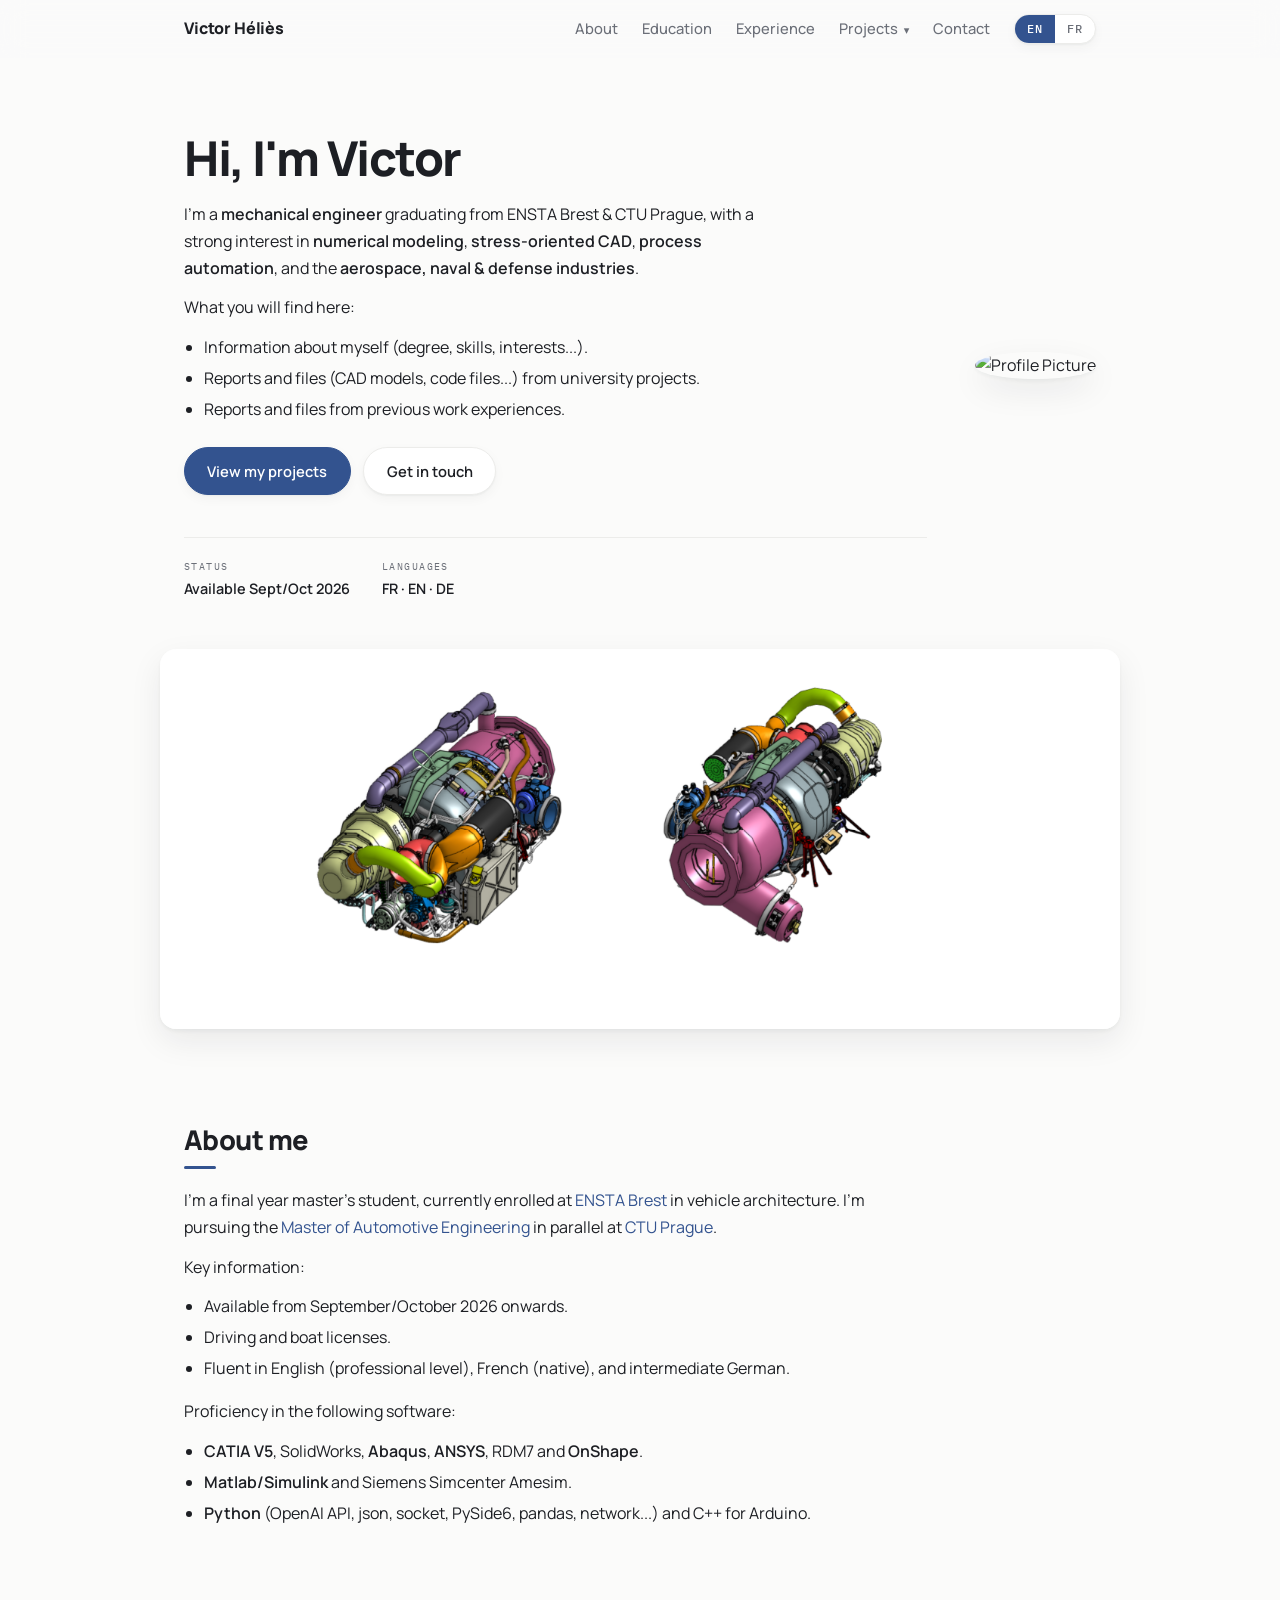
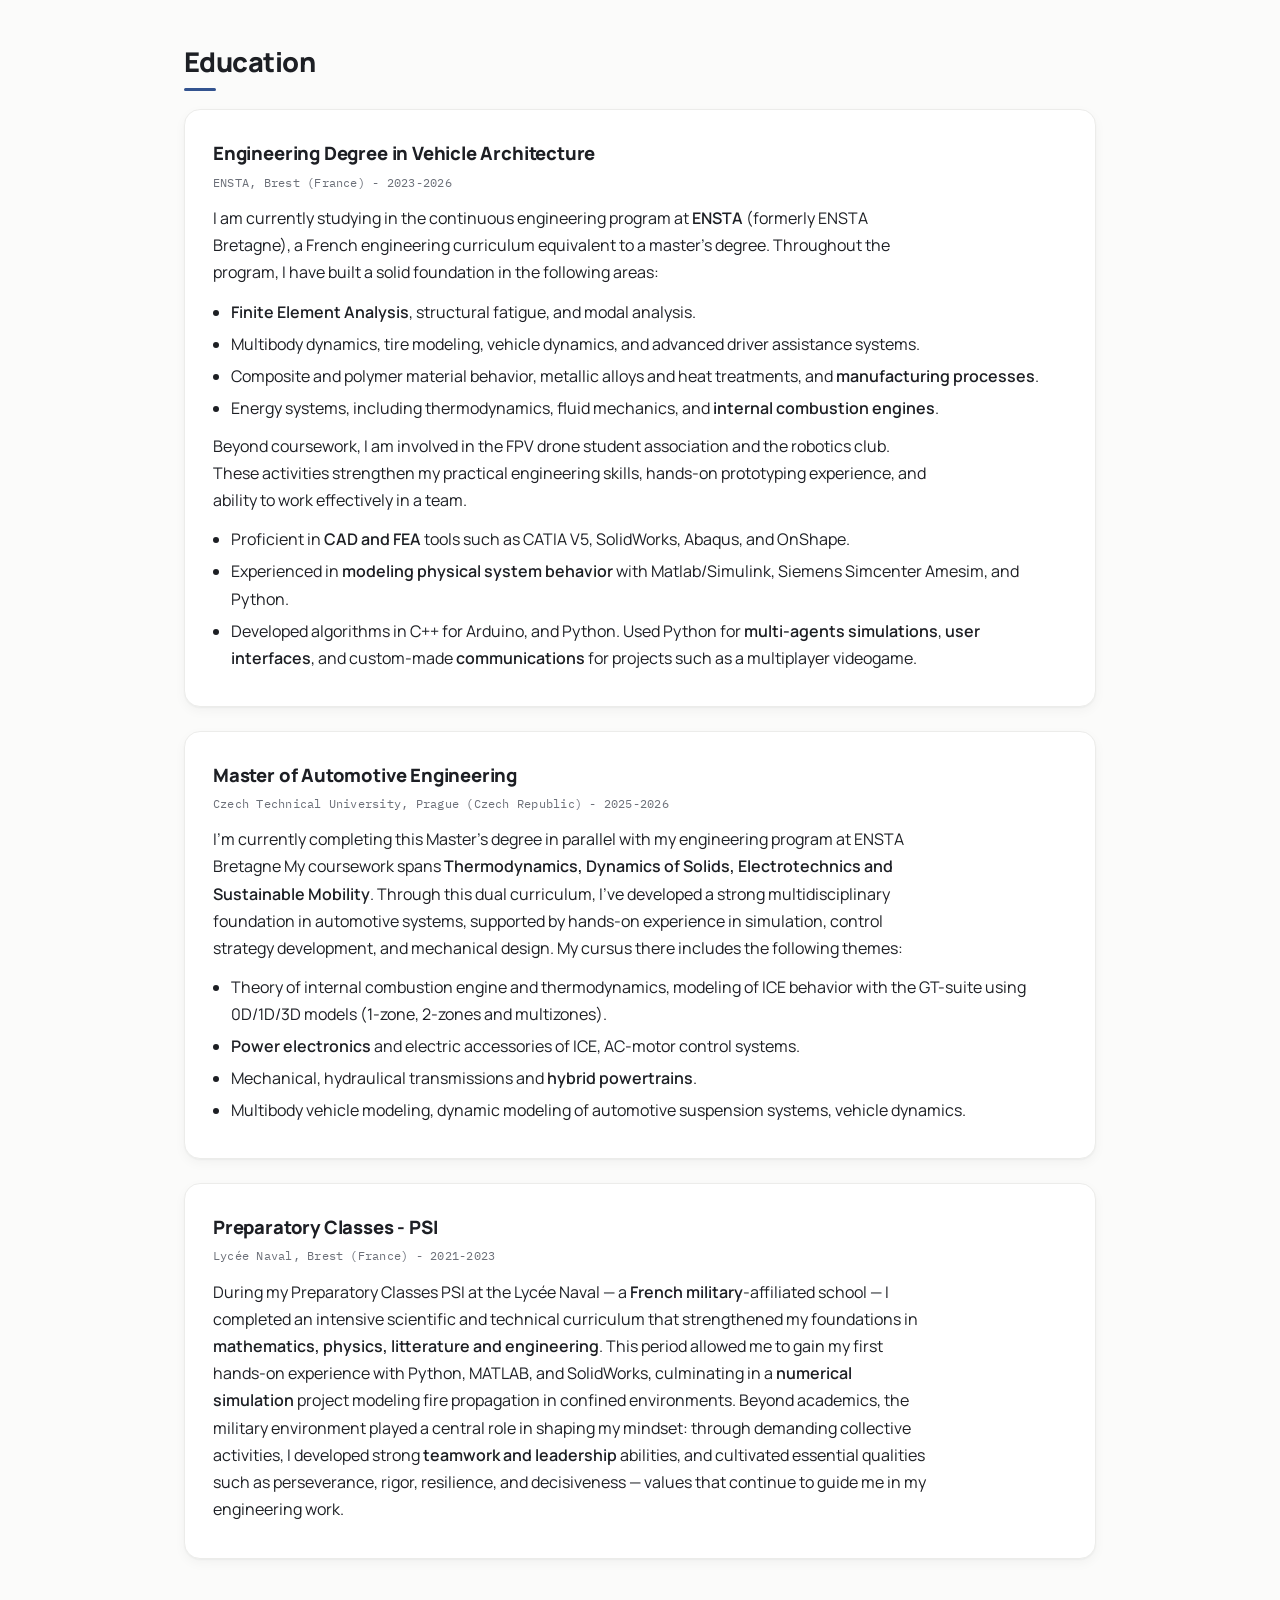
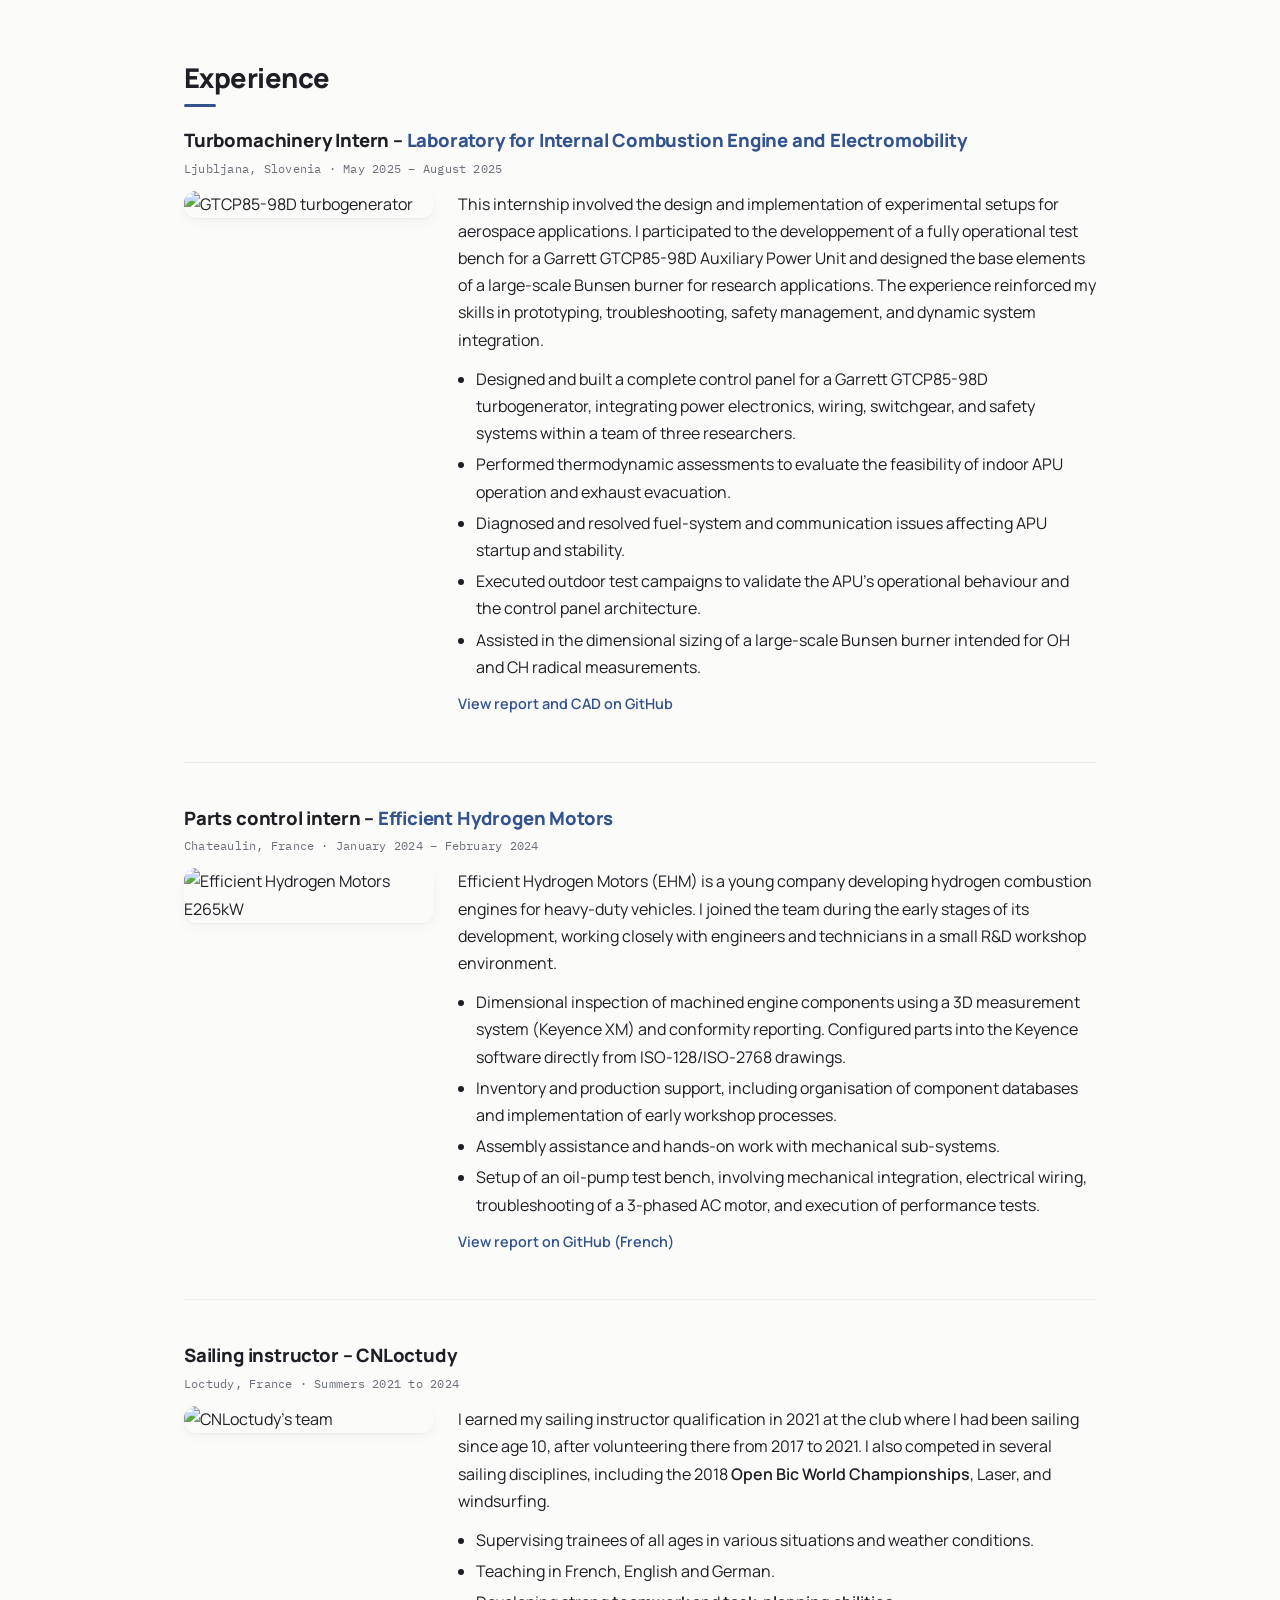
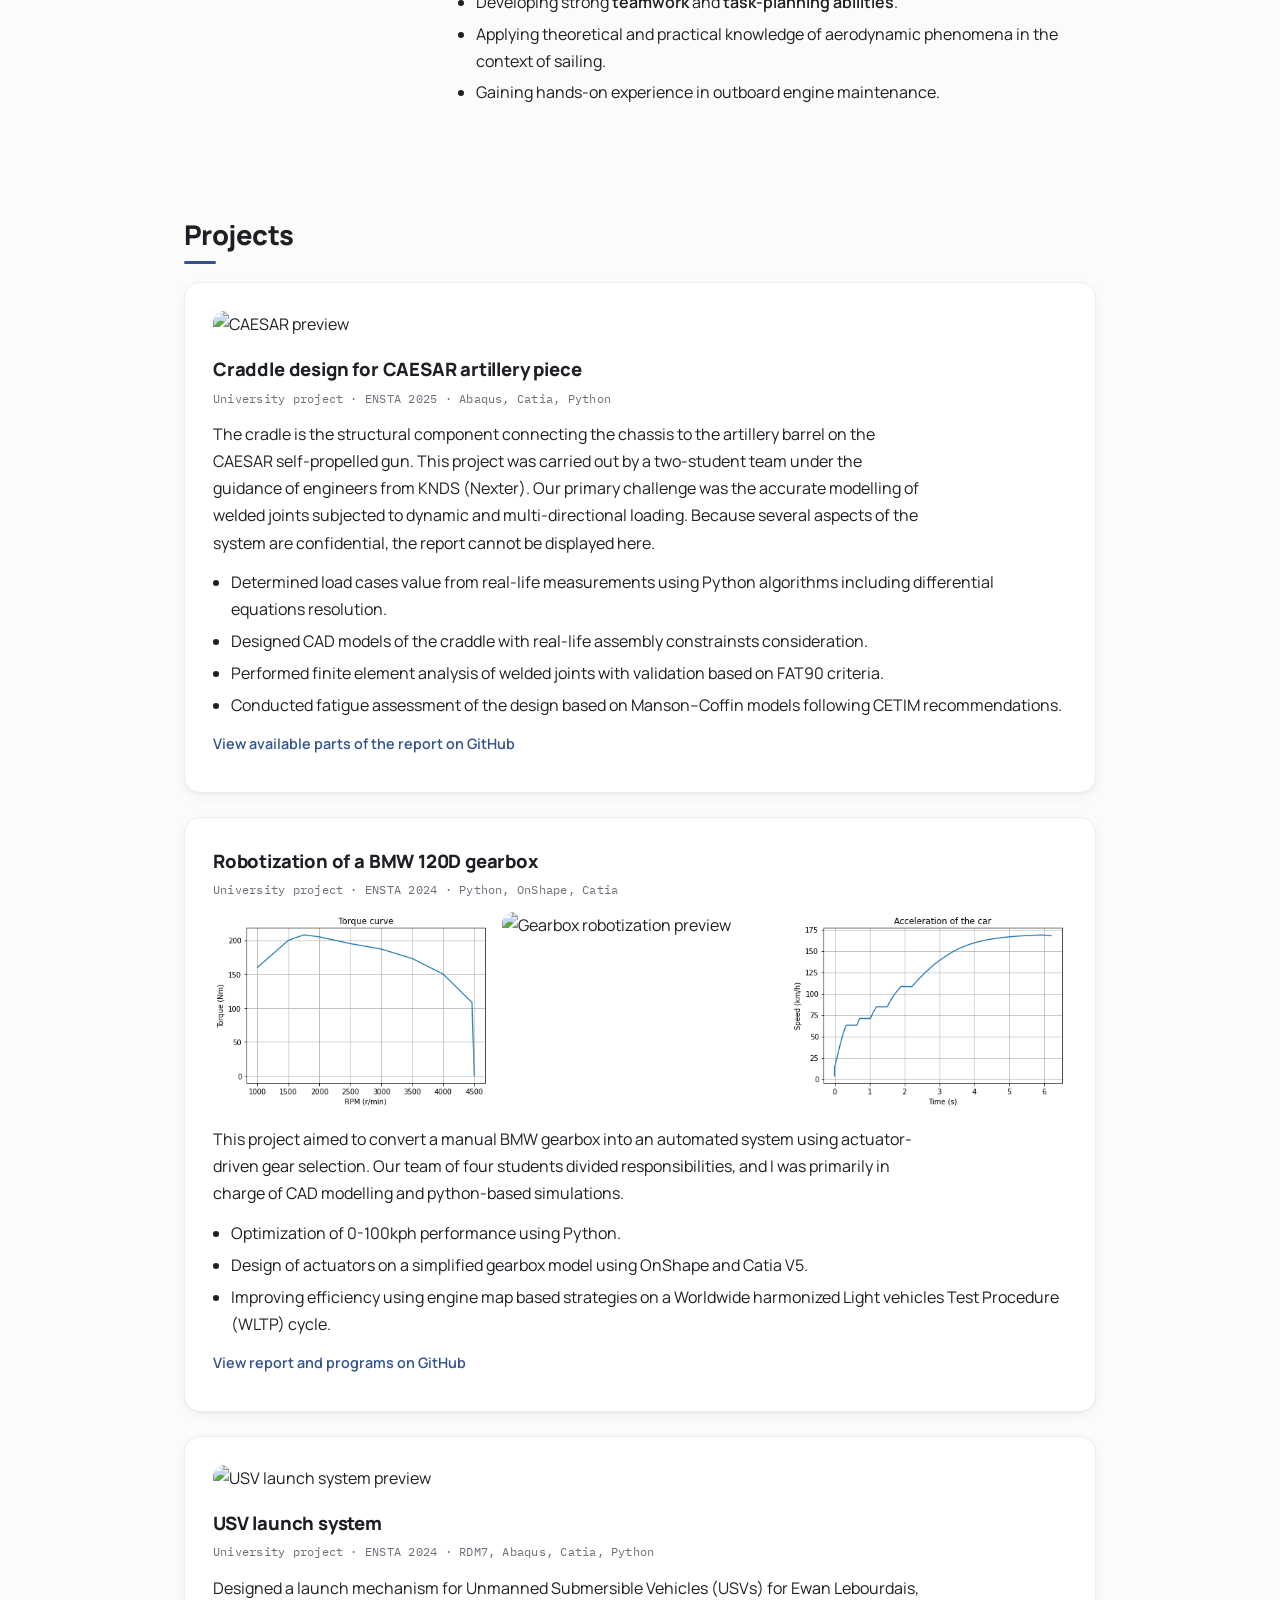
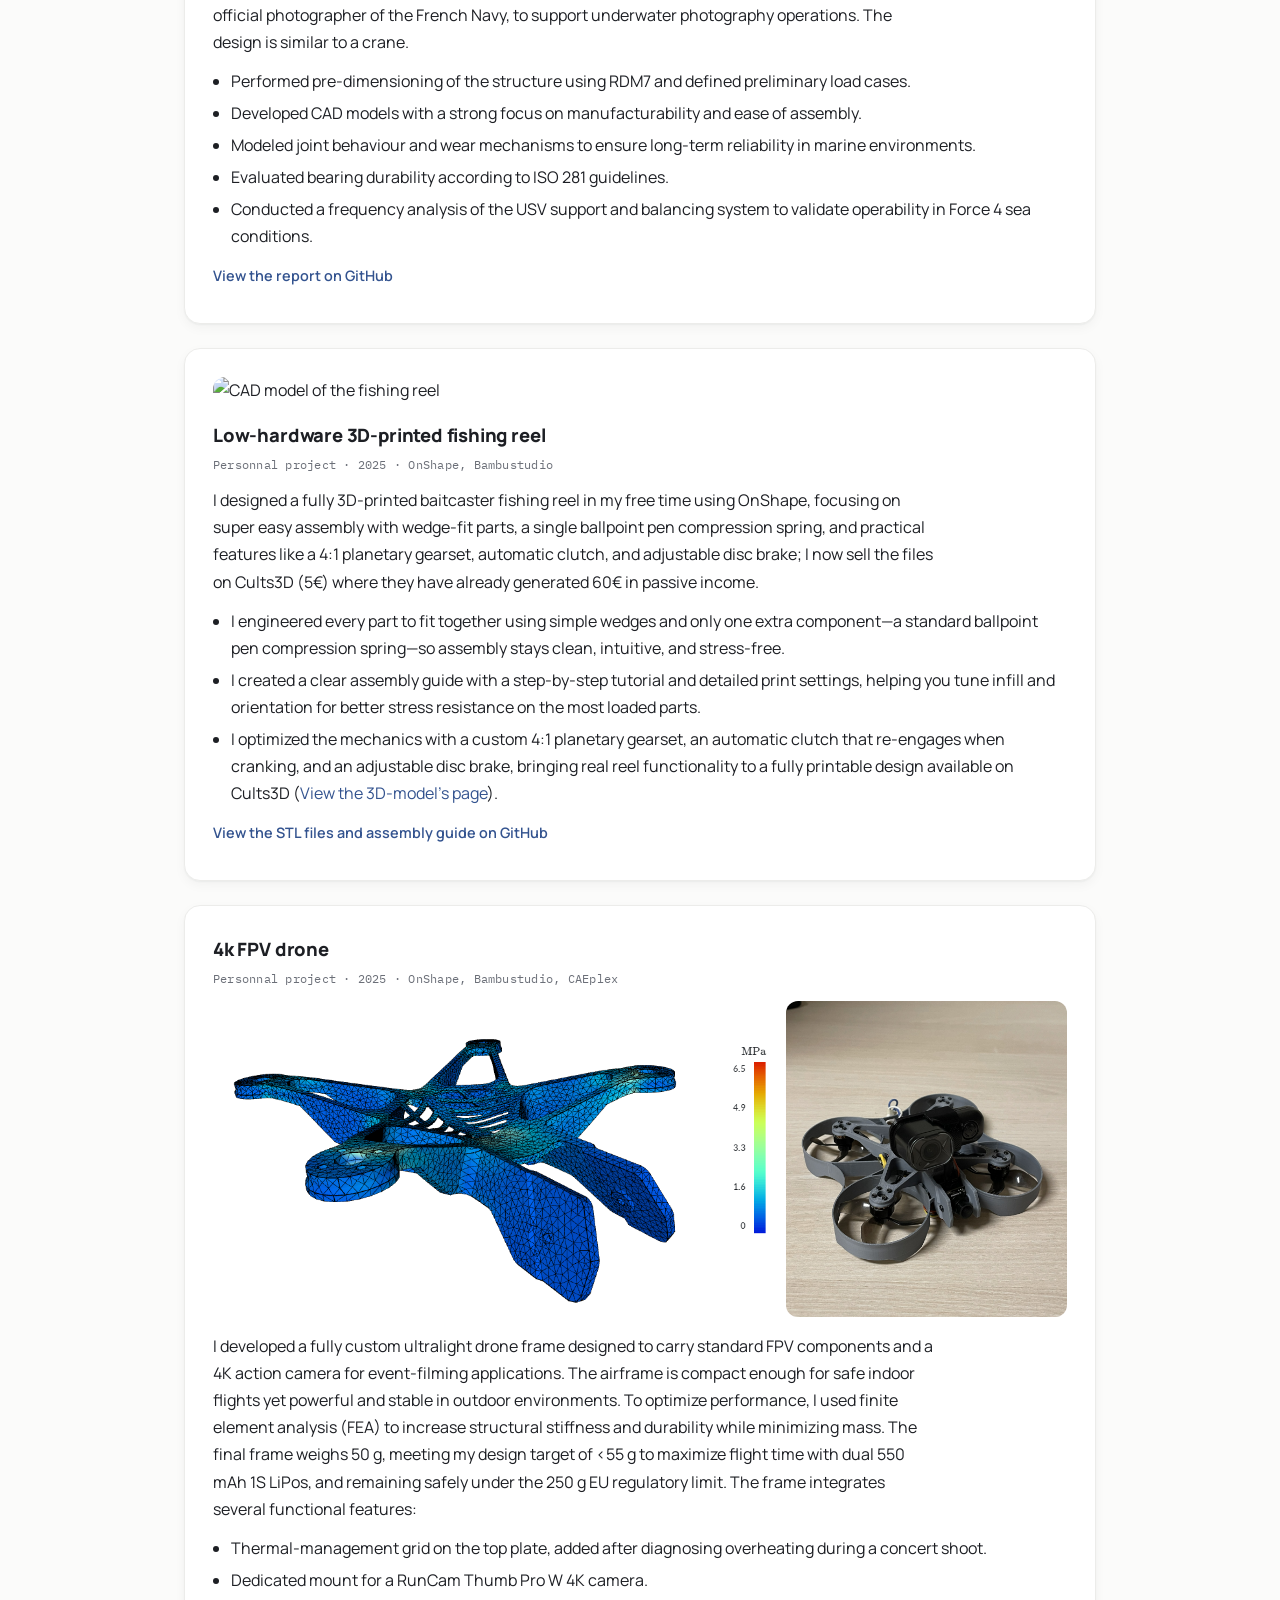
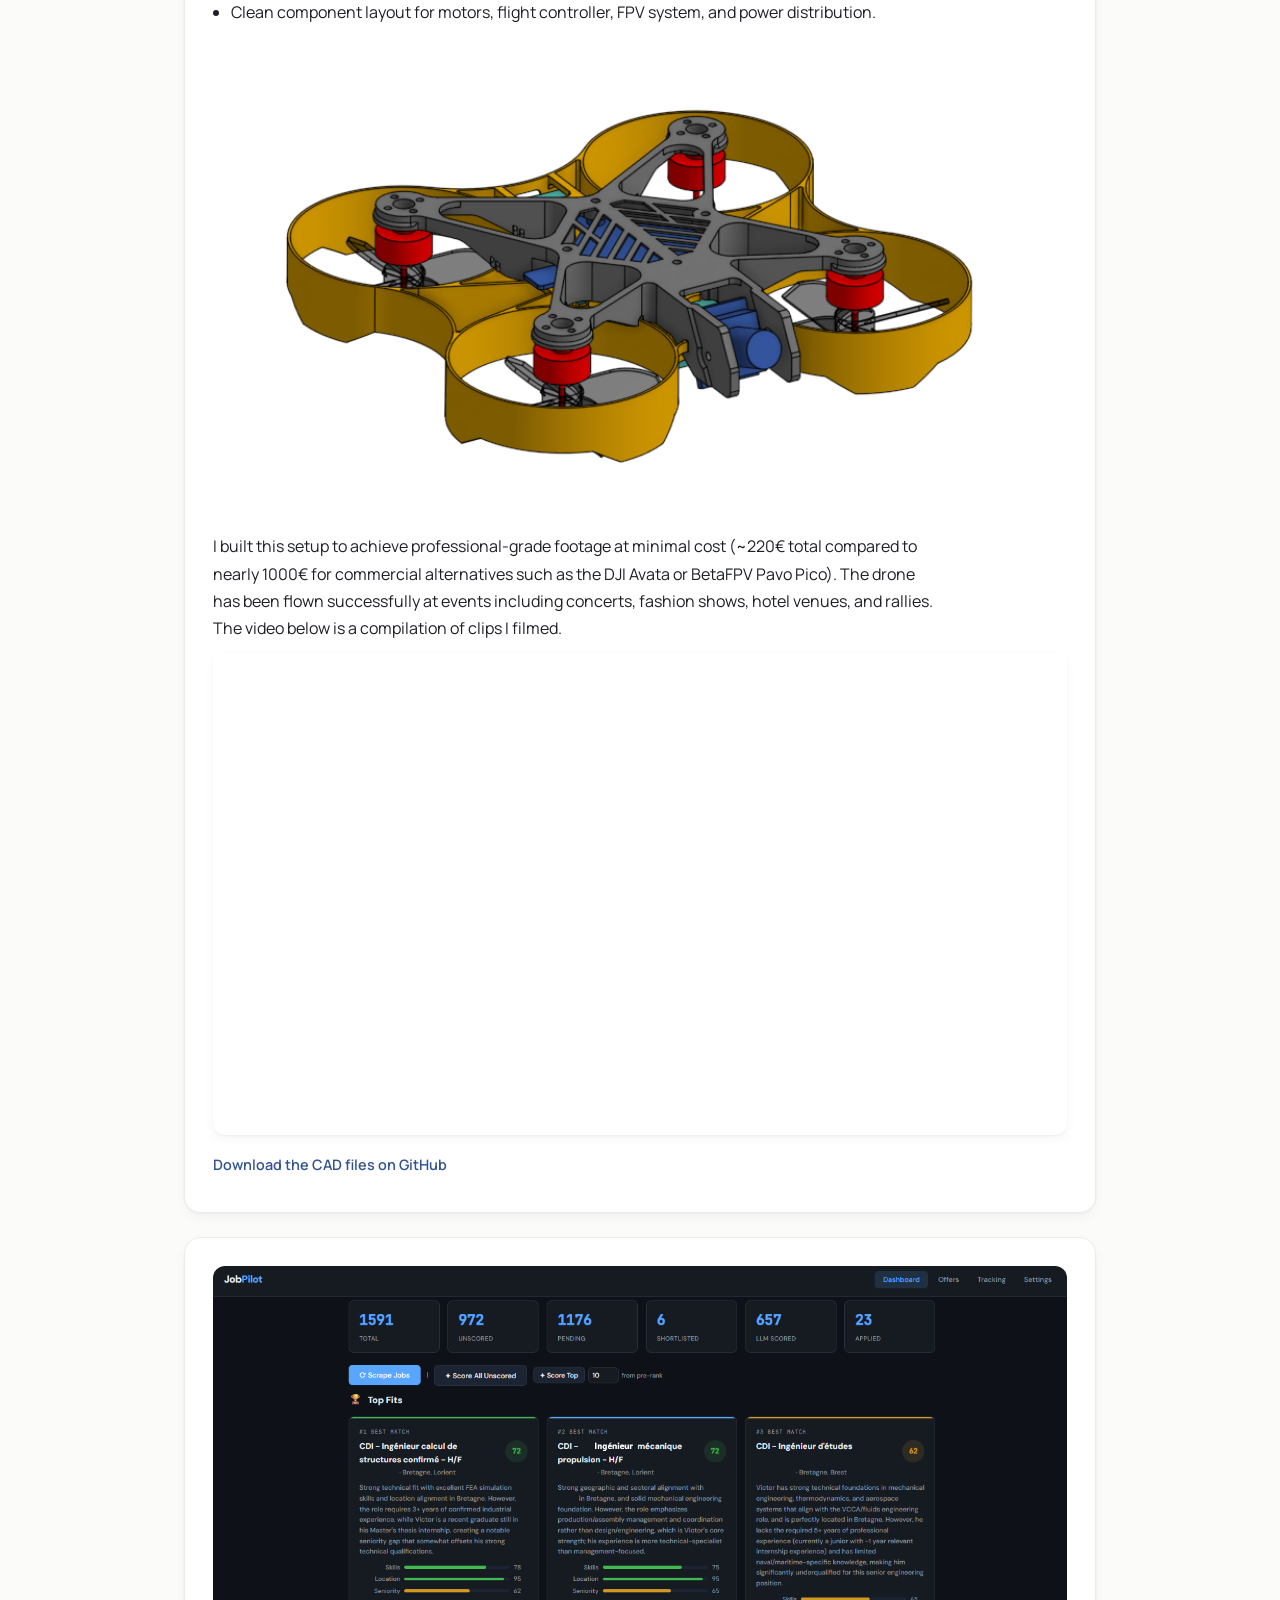
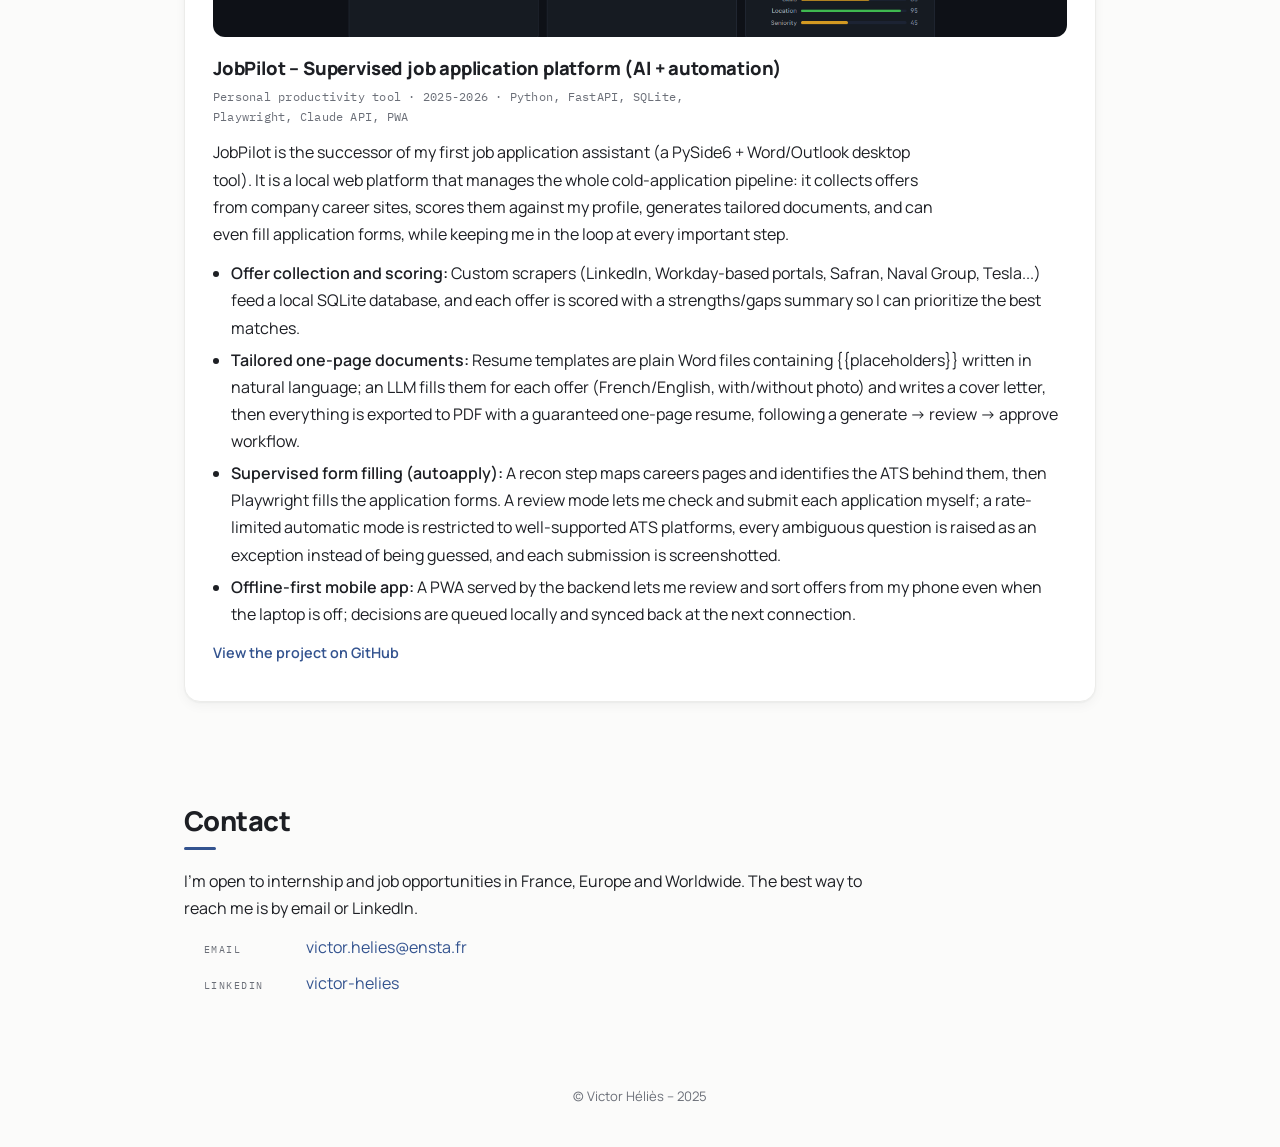
==== commit ac848187: "Update index.html" ====
--- a/index.html
+++ b/index.html
@@ -51,7 +51,7 @@
         <div class="hero-text">
           <h2 class="anim anim-2">Hi, I'm Victor</h2>
           <p class="anim anim-3">
-            I'm a final year <strong>mechanical engineering</strong> student at ENSTA Brest &amp; CTU Prague, with a strong interest in <strong>numerical modeling</strong>, <strong>stress-oriented CAD</strong>, <strong>process automation</strong>, and the <strong>aerospace, naval &amp; defense industries</strong>.
+            I'm a <strong>mechanical engineer</strong> graduating from ENSTA Brest &amp; CTU Prague, with a strong interest in <strong>numerical modeling</strong>, <strong>stress-oriented CAD</strong>, <strong>process automation</strong>, and the <strong>aerospace, naval &amp; defense industries</strong>.
           </p>
           <p class="list-lead anim anim-3">What you will find here:</p>
           <ul class="anim anim-3">
--- a/styles.css
+++ b/styles.css
@@ -124,6 +124,41 @@
 
 nav a:hover {
   color: var(--accent);
+}
+
+/* ---------- Language switcher ---------- */
+.lang-switch {
+  display: inline-flex;
+  align-items: center;
+  margin-left: 1.5rem;
+  border: 1px solid var(--line);
+  border-radius: 999px;
+  background: var(--surface);
+  box-shadow: var(--shadow-sm);
+  overflow: hidden;
+}
+
+.lang-switch a {
+  margin-left: 0;
+  padding: 0.28rem 0.75rem;
+  font-family: var(--font-mono);
+  font-size: 0.72rem;
+  font-weight: 500;
+  letter-spacing: 0.08em;
+  color: var(--ink-soft);
+  background: none;
+  transition: color 0.2s ease, background-color 0.2s ease;
+}
+
+.lang-switch a:hover {
+  color: var(--accent);
+  background-color: var(--accent-tint);
+}
+
+.lang-switch a.active {
+  background-color: var(--accent);
+  color: #fff;
+  pointer-events: none;
 }
 
 /* ---------- Hero ---------- */
@@ -647,6 +682,14 @@
     margin-right: 1.1rem;
   }
 
+  .lang-switch {
+    margin-left: 0;
+  }
+
+  .lang-switch a {
+    margin-right: 0;
+  }
+
   .dropdown-content {
     left: 0;
     right: auto;
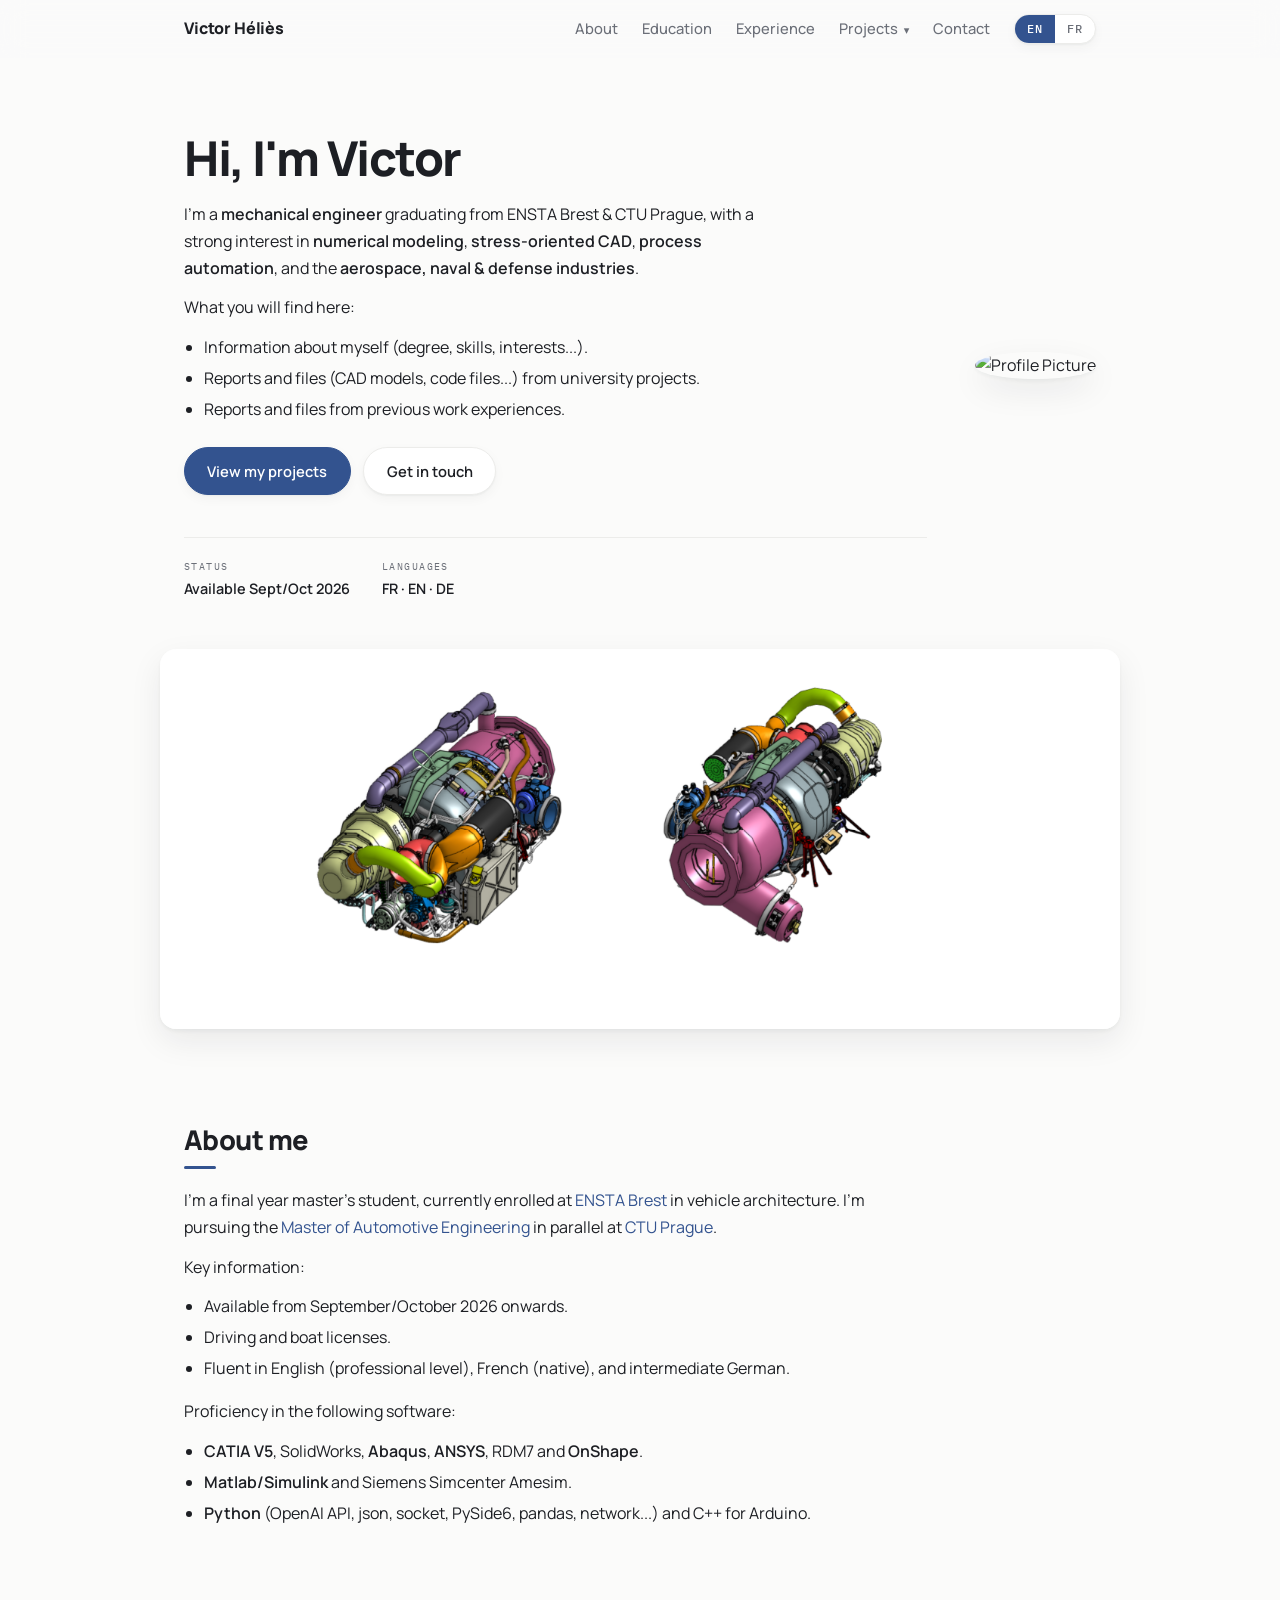
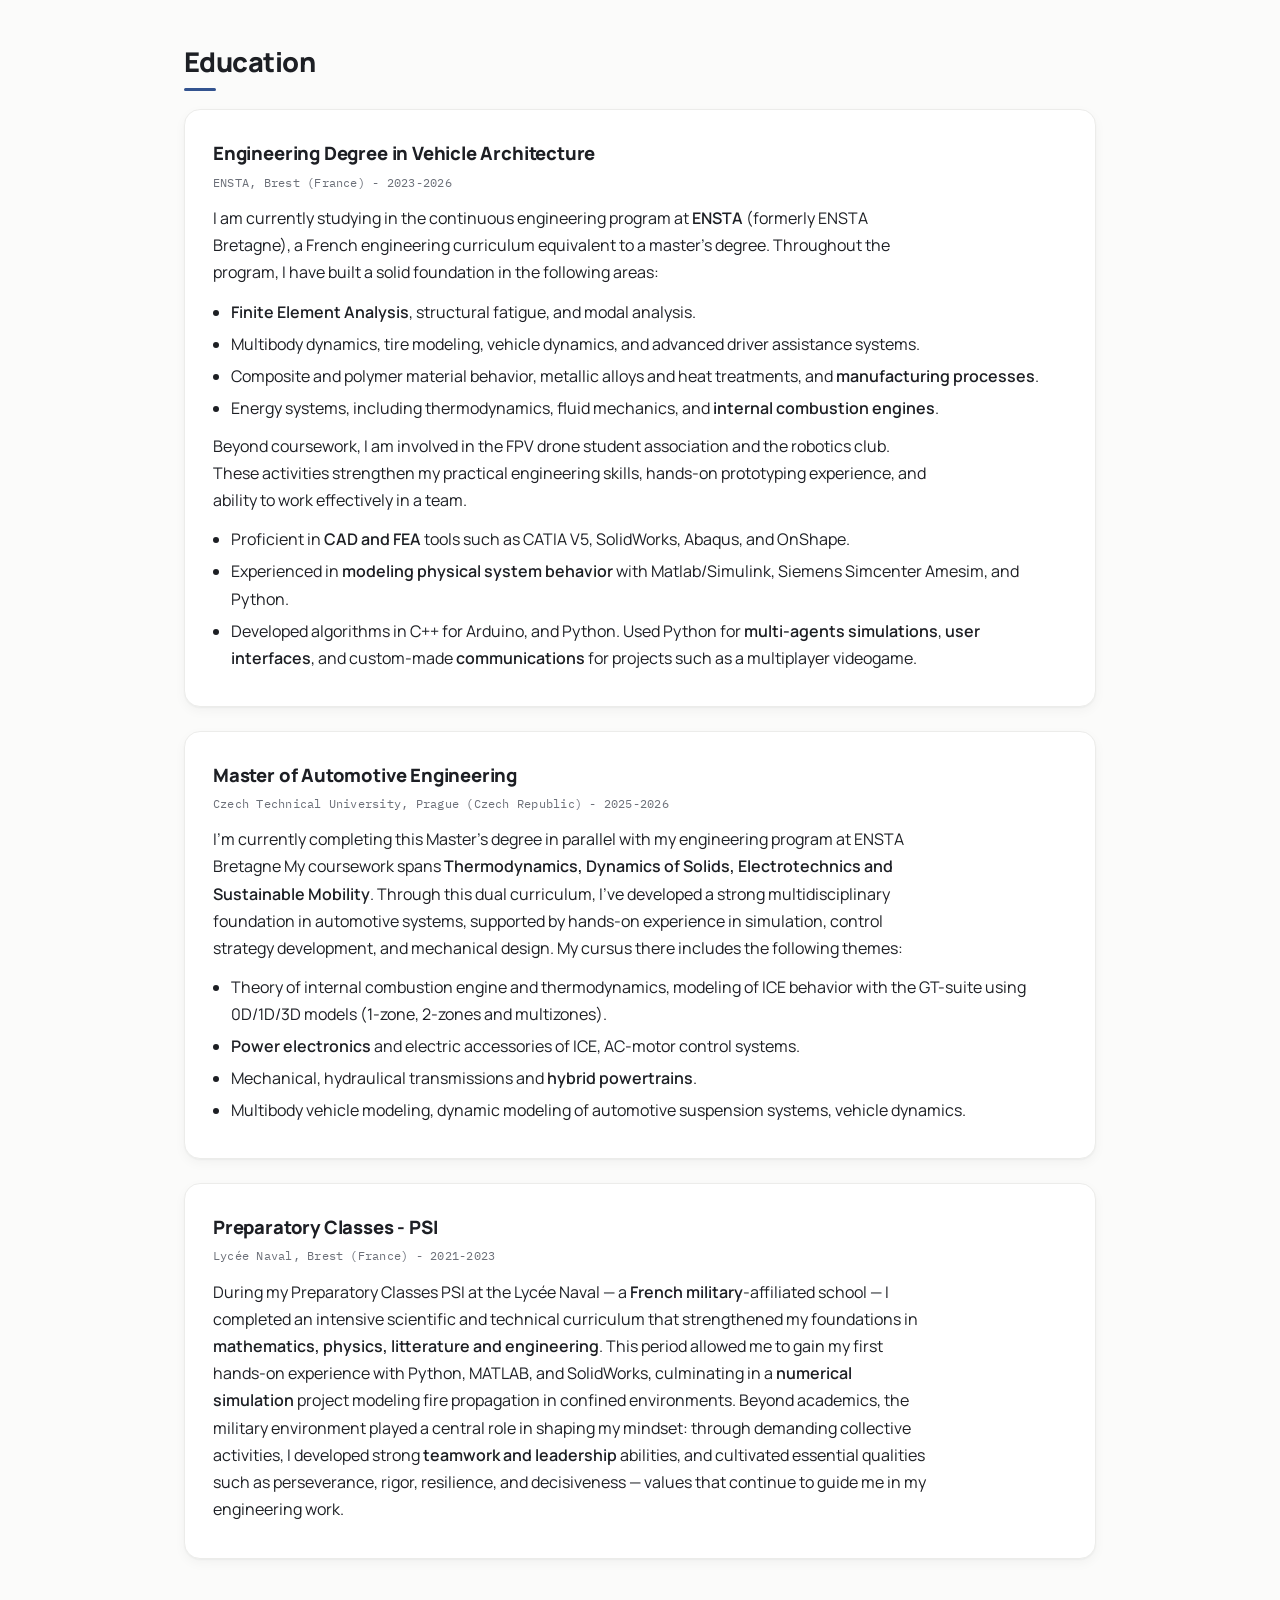
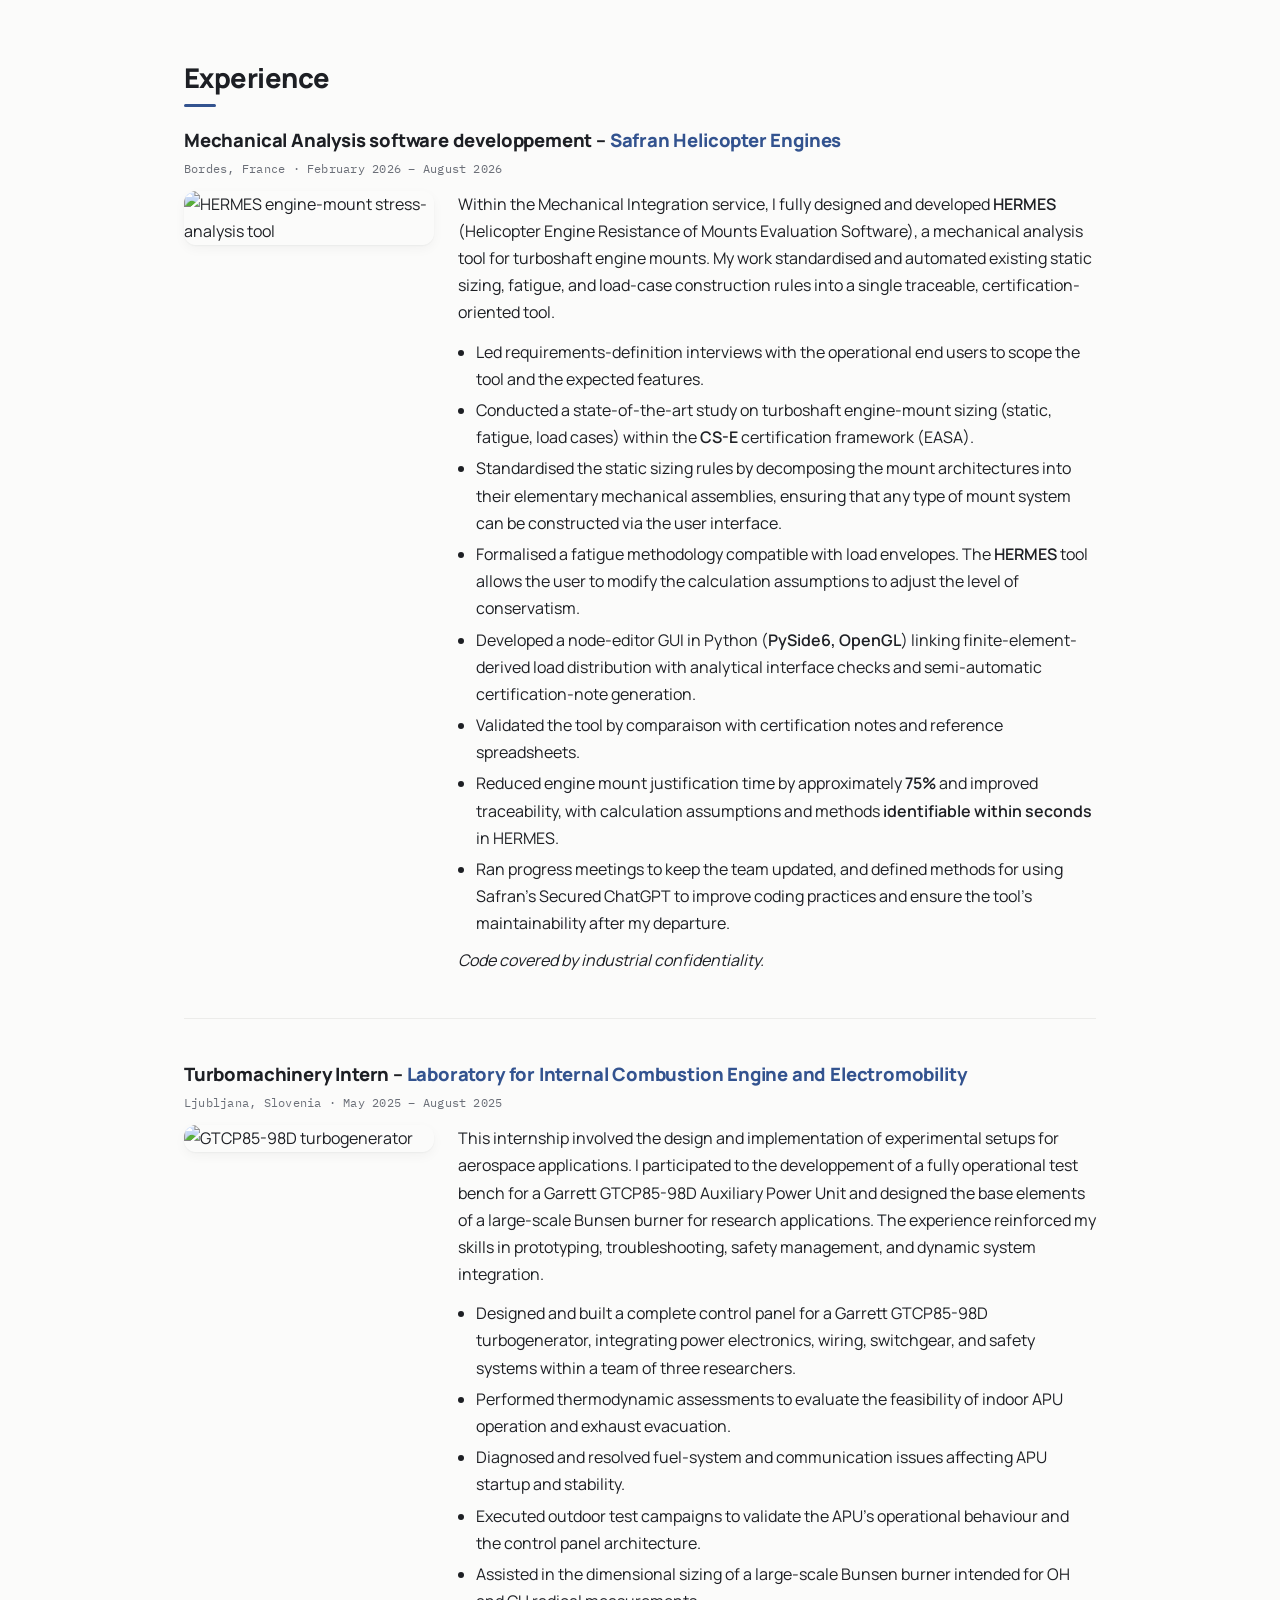
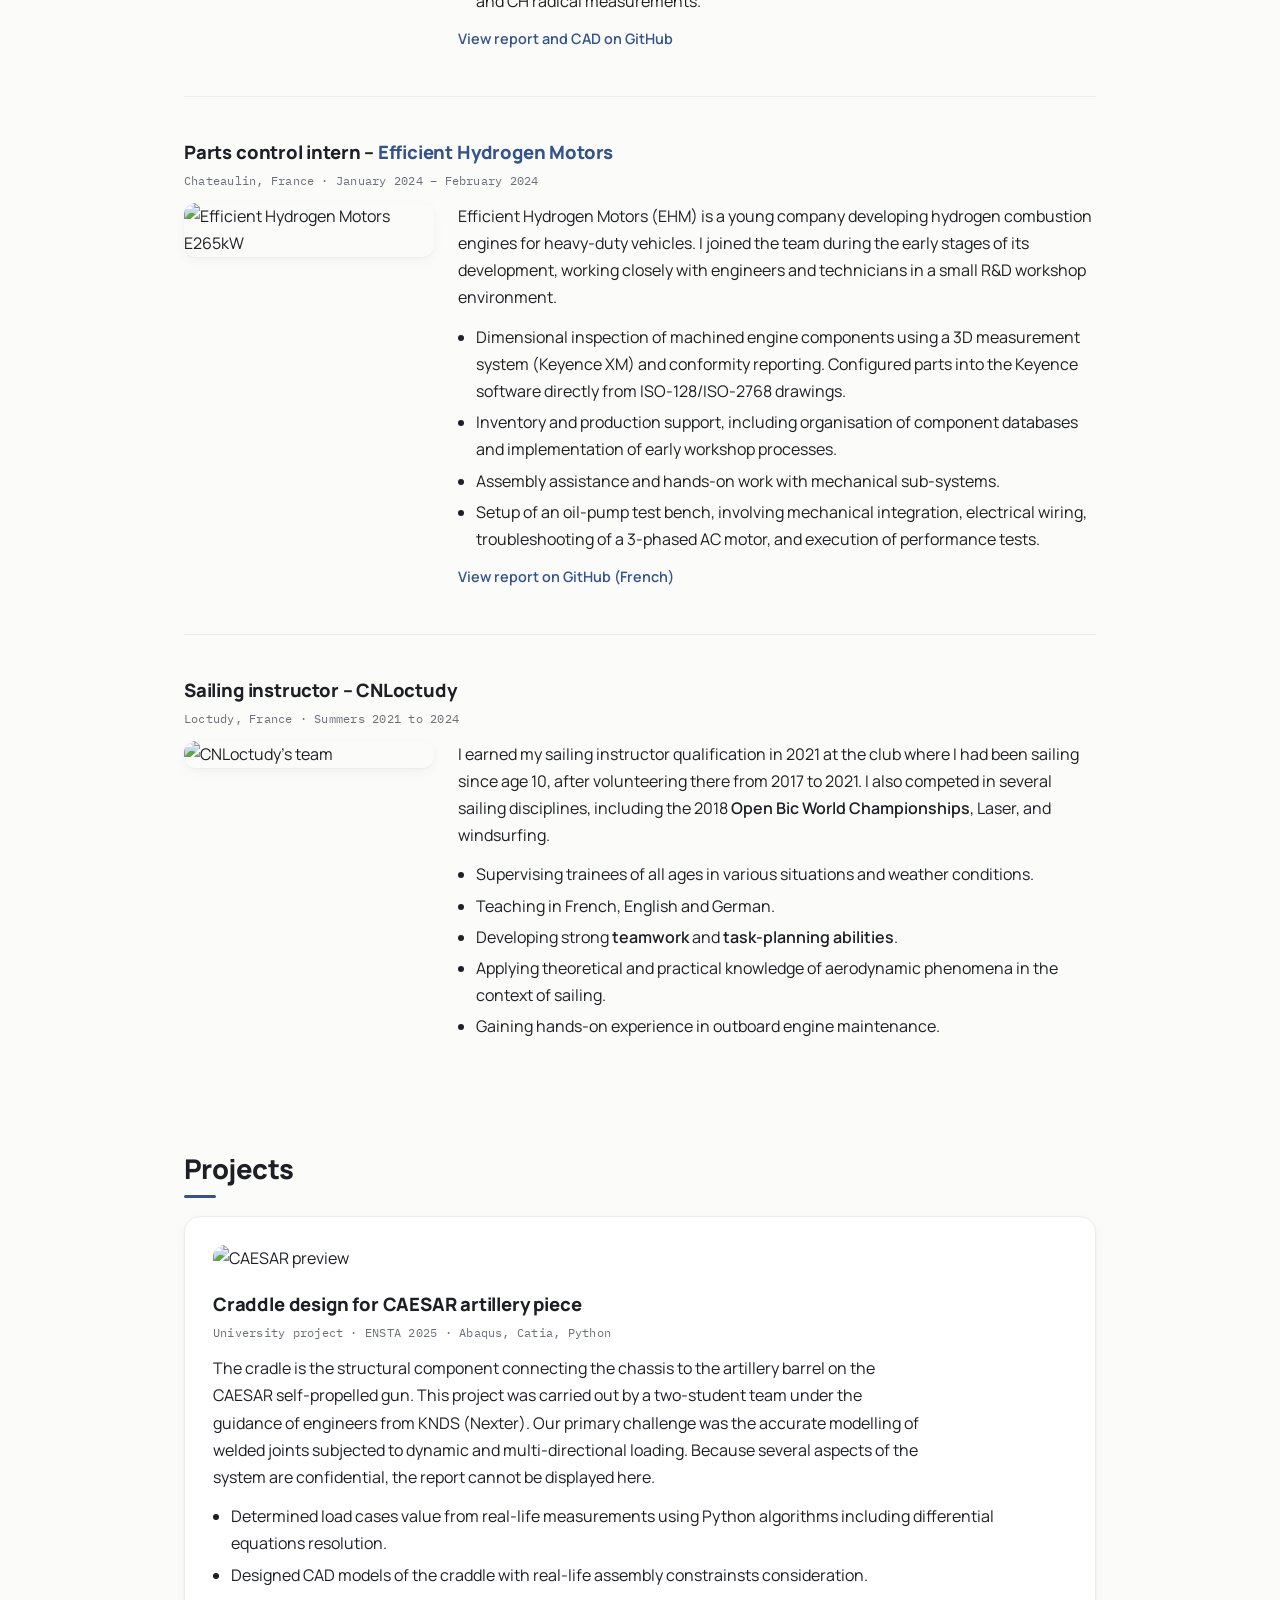
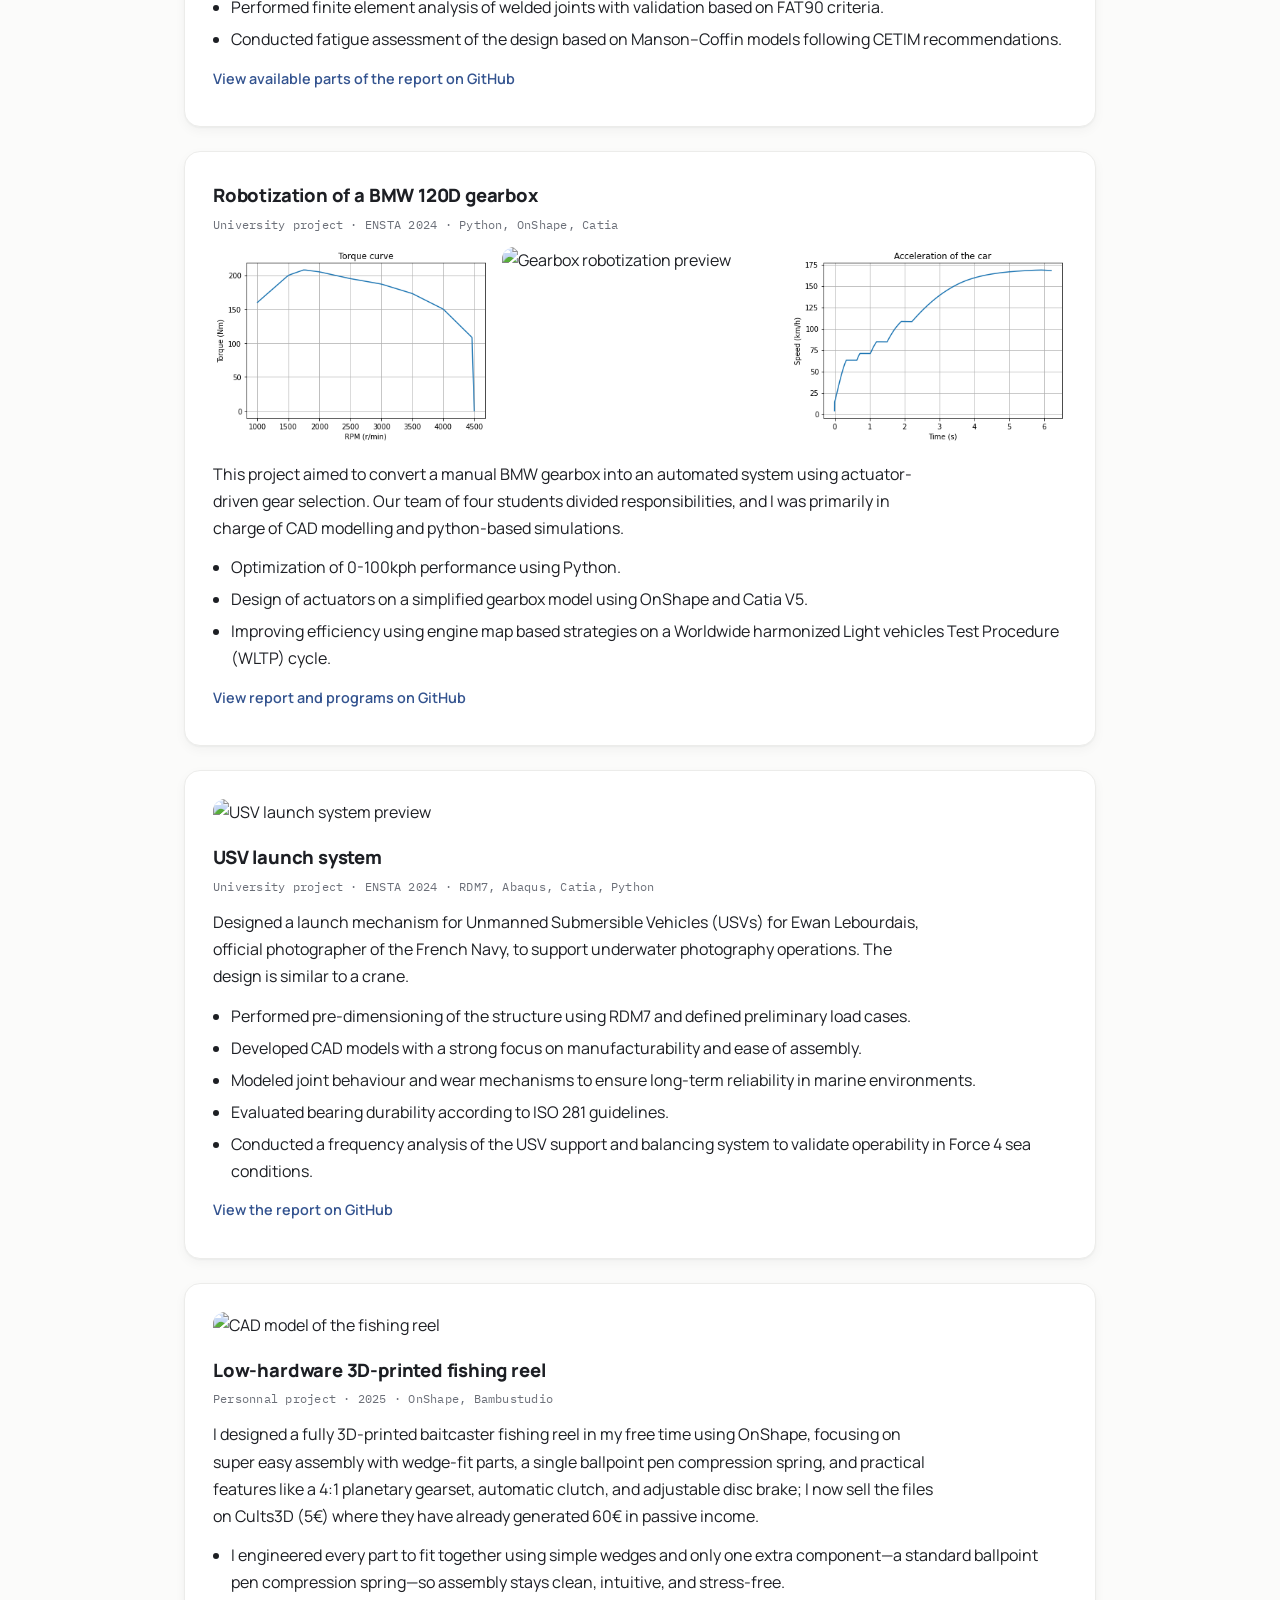
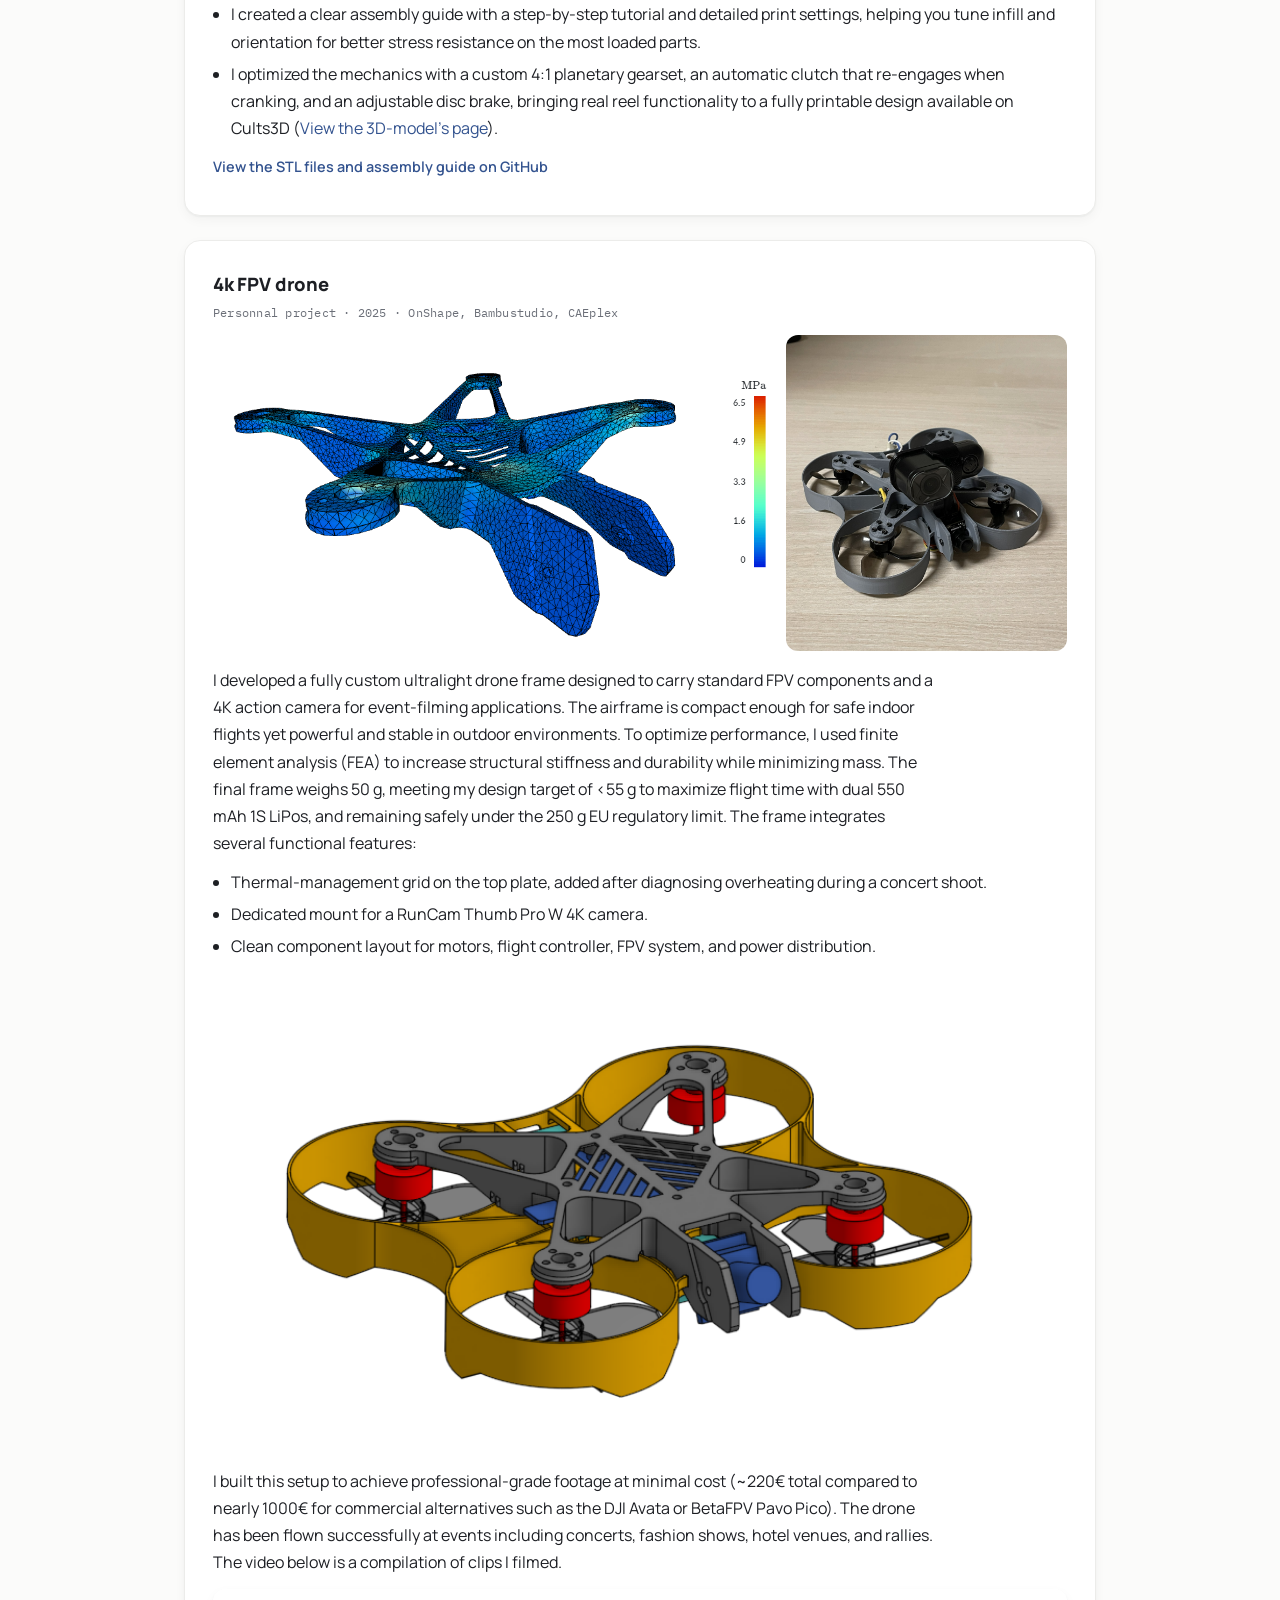
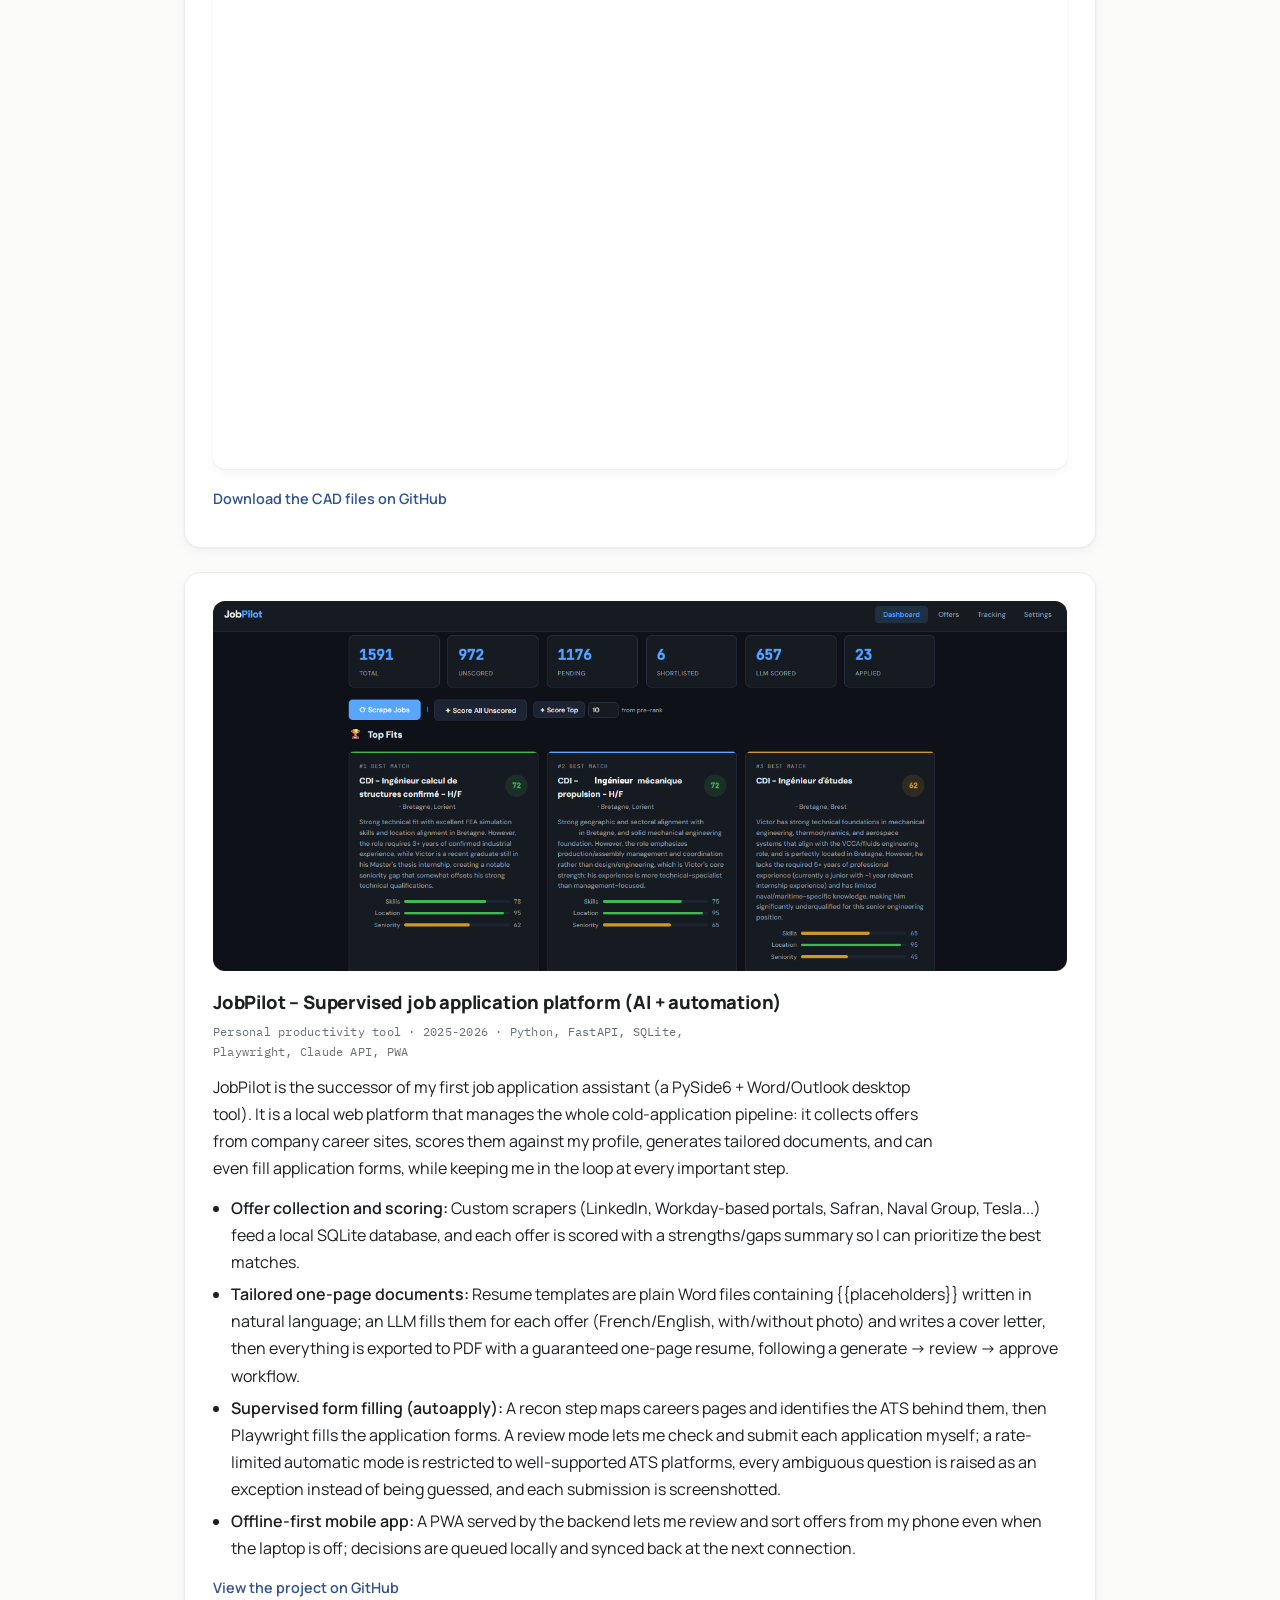
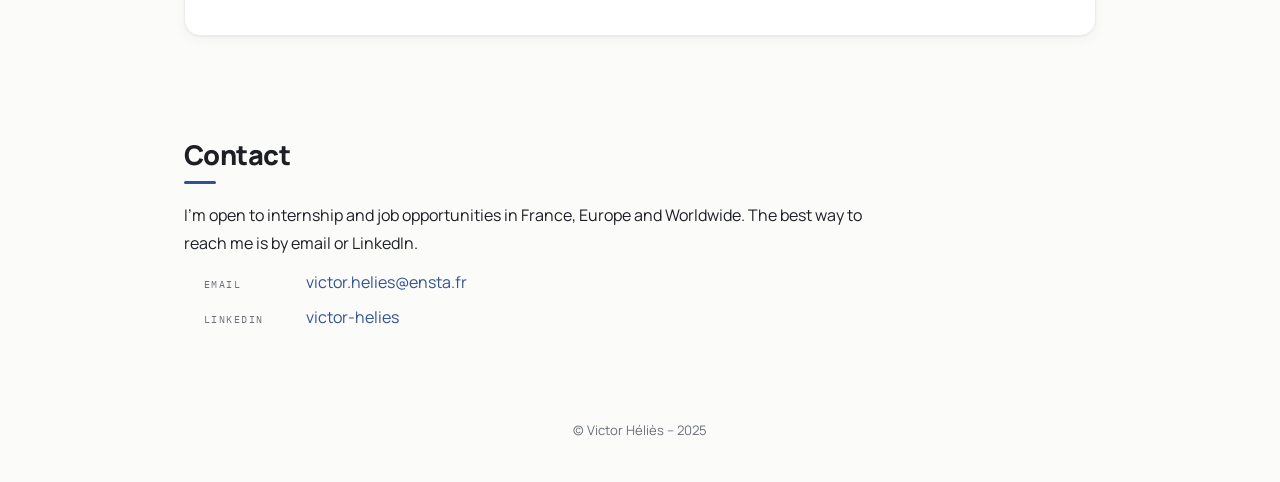
==== commit 094bdf88: "Safran HE experience added" ====
--- a/index.html
+++ b/index.html
@@ -95,8 +95,8 @@
         <h2 class="reveal">About me</h2>
         <div class="reveal">
           <p>
-            I'm a final year master's student, currently enrolled at <a href="https://www.ensta.fr/" target="_blank" rel="noopener">ENSTA Brest</a> in vehicle architecture.
-            I'm pursuing the <a href="https://www.mae.cvut.cz/" target="_blank" rel="noopener">Master of Automotive Engineering</a> in parallel at <a href="https://www.cvut.cz/en" target="_blank" rel="noopener">CTU Prague</a>.
+            I'm a final year master's student, currently enrolled at <a href="https://urldefense.com/v3/__https://www.ensta.fr/__;!!P3IToRM6tg!mvpNkjvjdDRg4ZOqBXzapUqs_LuiTkJa_lxJUfIPp5-6mftrjMWa_hI8UEDWZluibRiwG9tz64WTIEECmcyrfNEERzQPsI0l$" target="_blank" rel="noopener">ENSTA Brest</a> in vehicle architecture.
+            I'm pursuing the <a href="https://urldefense.com/v3/__https://www.mae.cvut.cz/__;!!P3IToRM6tg!mvpNkjvjdDRg4ZOqBXzapUqs_LuiTkJa_lxJUfIPp5-6mftrjMWa_hI8UEDWZluibRiwG9tz64WTIEECmcyrfNEERxChR94B$" target="_blank" rel="noopener">Master of Automotive Engineering</a> in parallel at <a href="https://urldefense.com/v3/__https://www.cvut.cz/en__;!!P3IToRM6tg!mvpNkjvjdDRg4ZOqBXzapUqs_LuiTkJa_lxJUfIPp5-6mftrjMWa_hI8UEDWZluibRiwG9tz64WTIEECmcyrfNEER3lS40q3$" target="_blank" rel="noopener">CTU Prague</a>.
           </p>
           <p class="list-lead">Key information:</p>
           <ul>
@@ -162,7 +162,33 @@
         <h2 class="reveal">Experience</h2>
 
         <article class="timeline-item reveal">
-          <h3>Turbomachinery Intern – <a href="https://web.fs.uni-lj.si/licem/" target="_blank" rel="noopener">Laboratory for Internal Combustion Engine and Electromobility</a></h3>
+          <h3>Mechanical Analysis software developpement – <a href="https://urldefense.com/v3/__https://www.safran-group.com/companies/safran-helicopter-engines__;!!P3IToRM6tg!mvpNkjvjdDRg4ZOqBXzapUqs_LuiTkJa_lxJUfIPp5-6mftrjMWa_hI8UEDWZluibRiwG9tz64WTIEECmcyrfNEER0VGuyNg$" target="_blank" rel="noopener">Safran Helicopter Engines</a></h3>
+          <p class="meta">Bordes, France · February 2026 – August 2026</p>
+          <div class="experience-body">
+            <img src="images/hermes.png" alt="HERMES engine-mount stress-analysis tool" class="experience-img" />
+            <div>
+              <p>
+                Within the Mechanical Integration service, I fully designed and developed <strong>HERMES</strong> (Helicopter Engine Resistance of Mounts Evaluation Software), a mechanical analysis tool for turboshaft engine mounts. My work standardised and automated existing static sizing, fatigue, and load-case construction rules into a single traceable, certification-oriented tool.
+              </p>
+              <ul>
+                <li>Led requirements-definition interviews with the operational end users to scope the tool and the expected features.</li>
+                <li>Conducted a state-of-the-art study on turboshaft engine-mount sizing (static, fatigue, load cases) within the <strong>CS-E</strong> certification framework (EASA).</li>
+                <li>Standardised the static sizing rules by decomposing the mount architectures into their elementary mechanical assemblies, ensuring that any type of mount system can be constructed via the user interface.</li>
+                <li>Formalised a fatigue methodology compatible with load envelopes. The <strong>HERMES</strong> tool allows the user to modify the calculation assumptions to adjust the level of conservatism.</li>
+                <li>Developed a node-editor GUI in Python (<strong>PySide6, OpenGL</strong>) linking finite-element-derived load distribution with analytical interface checks and semi-automatic certification-note generation.</li>
+                <li>Validated the tool by comparaison with certification notes and reference spreadsheets.</li>
+                <li>Reduced engine mount justification time by approximately <strong>75%</strong> and improved traceability, with calculation assumptions and methods <strong>identifiable within seconds</strong> in HERMES.</li>
+                <li>Ran progress meetings to keep the team updated, and defined methods for using Safran's Secured ChatGPT to improve coding practices and ensure the tool's maintainability after my departure.</li>
+              </ul>
+              <p class="links">
+                <em>Code covered by industrial confidentiality.</em>
+              </p>
+            </div>
+          </div>
+        </article>
+
+        <article class="timeline-item reveal">
+          <h3>Turbomachinery Intern – <a href="https://urldefense.com/v3/__https://web.fs.uni-lj.si/licem/__;!!P3IToRM6tg!mvpNkjvjdDRg4ZOqBXzapUqs_LuiTkJa_lxJUfIPp5-6mftrjMWa_hI8UEDWZluibRiwG9tz64WTIEECmcyrfNEERy5ftDiF$" target="_blank" rel="noopener">Laboratory for Internal Combustion Engine and Electromobility</a></h3>
           <p class="meta">Ljubljana, Slovenia · May 2025 – August 2025</p>
           <div class="experience-body">
             <img src="images/apu_cad.png" alt="GTCP85-98D turbogenerator" class="experience-img" />
@@ -178,14 +204,14 @@
                 <li>Assisted in the dimensional sizing of a large-scale Bunsen burner intended for OH and CH radical measurements.</li>
               </ul>
               <p class="links">
-                <a href="https://github.com/VictorHelies/portfolio/tree/main/apu_internship" target="_blank" rel="noopener">View report and CAD on GitHub</a>
+                <a href="https://urldefense.com/v3/__https://github.com/VictorHelies/portfolio/tree/main/apu_internship__;!!P3IToRM6tg!mvpNkjvjdDRg4ZOqBXzapUqs_LuiTkJa_lxJUfIPp5-6mftrjMWa_hI8UEDWZluibRiwG9tz64WTIEECmcyrfNEER0zy4eWh$" target="_blank" rel="noopener">View report and CAD on GitHub</a>
               </p>
             </div>
           </div>
         </article>
 
         <article class="timeline-item reveal">
-          <h3>Parts control intern – <a href="https://ehm.bzh" target="_blank" rel="noopener">Efficient Hydrogen Motors</a></h3>
+          <h3>Parts control intern – <a href="https://urldefense.com/v3/__https://ehm.bzh__;!!P3IToRM6tg!mvpNkjvjdDRg4ZOqBXzapUqs_LuiTkJa_lxJUfIPp5-6mftrjMWa_hI8UEDWZluibRiwG9tz64WTIEECmcyrfNEER10e6jHd$" target="_blank" rel="noopener">Efficient Hydrogen Motors</a></h3>
           <p class="meta">Chateaulin, France · January 2024 – February 2024</p>
           <div class="experience-body">
             <img src="images/e265.png" alt="Efficient Hydrogen Motors E265kW" class="experience-img" />
@@ -200,7 +226,7 @@
                 <li>Setup of an oil-pump test bench, involving mechanical integration, electrical wiring, troubleshooting of a 3-phased AC motor, and execution of performance tests.</li>
               </ul>
               <p class="links">
-                <a href="https://github.com/VictorHelies/portfolio/tree/main/ehm_internship/Rapport de stage opérateur Victor HELIES.pdf" target="_blank" rel="noopener">View report on GitHub (French)</a>
+                <a href="https://urldefense.com/v3/__https://github.com/VictorHelies/portfolio/tree/main/ehm_internship/Rapport*20de*20stage*20op**Arateur*20Victor*20HELIES.pdf__;JSUlw6klJQ!!P3IToRM6tg!mvpNkjvjdDRg4ZOqBXzapUqs_LuiTkJa_lxJUfIPp5-6mftrjMWa_hI8UEDWZluibRiwG9tz64WTIEECmcyrfNEER0iYYh0K$" target="_blank" rel="noopener">View report on GitHub (French)</a>
               </p>
             </div>
           </div>
@@ -249,7 +275,7 @@
               <li>Conducted fatigue assessment of the design based on Manson–Coffin models following CETIM recommendations.</li>
             </ul>
             <p class="links">
-              <a href="https://github.com/VictorHelies/portfolio/tree/main/caesar_project" target="_blank" rel="noopener">View available parts of the report on GitHub</a>
+              <a href="https://urldefense.com/v3/__https://github.com/VictorHelies/portfolio/tree/main/caesar_project__;!!P3IToRM6tg!mvpNkjvjdDRg4ZOqBXzapUqs_LuiTkJa_lxJUfIPp5-6mftrjMWa_hI8UEDWZluibRiwG9tz64WTIEECmcyrfNEER0jSZE83$" target="_blank" rel="noopener">View available parts of the report on GitHub</a>
             </p>
           </article>
 
@@ -271,7 +297,7 @@
               <li>Improving efficiency using engine map based strategies on a Worldwide harmonized Light vehicles Test Procedure (WLTP) cycle.</li>
             </ul>
             <p class="links">
-              <a href="https://github.com/VictorHelies/portfolio/tree/main/gearbox_project" target="_blank" rel="noopener">View report and programs on GitHub</a>
+              <a href="https://urldefense.com/v3/__https://github.com/VictorHelies/portfolio/tree/main/gearbox_project__;!!P3IToRM6tg!mvpNkjvjdDRg4ZOqBXzapUqs_LuiTkJa_lxJUfIPp5-6mftrjMWa_hI8UEDWZluibRiwG9tz64WTIEECmcyrfNEERzAY8th5$" target="_blank" rel="noopener">View report and programs on GitHub</a>
             </p>
           </article>
 
@@ -291,7 +317,7 @@
               <li>Conducted a frequency analysis of the USV support and balancing system to validate operability in Force 4 sea conditions.</li>
             </ul>
             <p class="links">
-              <a href="https://github.com/VictorHelies/portfolio/tree/main/usv_project" target="_blank" rel="noopener">View the report on GitHub</a>
+              <a href="https://urldefense.com/v3/__https://github.com/VictorHelies/portfolio/tree/main/usv_project__;!!P3IToRM6tg!mvpNkjvjdDRg4ZOqBXzapUqs_LuiTkJa_lxJUfIPp5-6mftrjMWa_hI8UEDWZluibRiwG9tz64WTIEECmcyrfNEER9t8pQT6$" target="_blank" rel="noopener">View the report on GitHub</a>
             </p>
           </article>
 
@@ -311,11 +337,11 @@
                 I created a clear assembly guide with a step-by-step tutorial and detailed print settings, helping you tune infill and orientation for better stress resistance on the most loaded parts.
               </li>
               <li>
-                I optimized the mechanics with a custom 4:1 planetary gearset, an automatic clutch that re-engages when cranking, and an adjustable disc brake, bringing real reel functionality to a fully printable design available on Cults3D (<a href="https://cults3d.com/:2030120" target="_blank" rel="noopener">View the 3D-model's page</a>).
+                I optimized the mechanics with a custom 4:1 planetary gearset, an automatic clutch that re-engages when cranking, and an adjustable disc brake, bringing real reel functionality to a fully printable design available on Cults3D (<a href="https://urldefense.com/v3/__https://cults3d.com/:2030120__;!!P3IToRM6tg!mvpNkjvjdDRg4ZOqBXzapUqs_LuiTkJa_lxJUfIPp5-6mftrjMWa_hI8UEDWZluibRiwG9tz64WTIEECmcyrfNEER8gN9DNm$" target="_blank" rel="noopener">View the 3D-model's page</a>).
               </li>
             </ul>
             <p class="links">
-              <a href="https://github.com/VictorHelies/portfolio/tree/main/low_hardware_fishing_reel" target="_blank" rel="noopener">View the STL files and assembly guide on GitHub</a>
+              <a href="https://urldefense.com/v3/__https://github.com/VictorHelies/portfolio/tree/main/low_hardware_fishing_reel__;!!P3IToRM6tg!mvpNkjvjdDRg4ZOqBXzapUqs_LuiTkJa_lxJUfIPp5-6mftrjMWa_hI8UEDWZluibRiwG9tz64WTIEECmcyrfNEER7jfuZj4$" target="_blank" rel="noopener">View the STL files and assembly guide on GitHub</a>
             </p>
           </article>
 
@@ -349,7 +375,7 @@
                 allowfullscreen></iframe>
             </div>
             <p class="links">
-              <a href="https://github.com/VictorHelies/portfolio/tree/main/FPV_drone" target="_blank" rel="noopener">Download the CAD files on GitHub</a>
+              <a href="https://urldefense.com/v3/__https://github.com/VictorHelies/portfolio/tree/main/FPV_drone__;!!P3IToRM6tg!mvpNkjvjdDRg4ZOqBXzapUqs_LuiTkJa_lxJUfIPp5-6mftrjMWa_hI8UEDWZluibRiwG9tz64WTIEECmcyrfNEER2jCSFO0$" target="_blank" rel="noopener">Download the CAD files on GitHub</a>
             </p>
           </article>
 
@@ -380,7 +406,7 @@
               </li>
             </ul>
             <p class="links">
-              <a href="https://github.com/VictorHelies/portfolio/tree/main/jobpilot" target="_blank" rel="noopener">View the project on GitHub</a>
+              <a href="https://urldefense.com/v3/__https://github.com/VictorHelies/portfolio/tree/main/jobpilot__;!!P3IToRM6tg!mvpNkjvjdDRg4ZOqBXzapUqs_LuiTkJa_lxJUfIPp5-6mftrjMWa_hI8UEDWZluibRiwG9tz64WTIEECmcyrfNEER3I--wTF$" target="_blank" rel="noopener">View the project on GitHub</a>
             </p>
           </article>
         </div>
@@ -398,7 +424,7 @@
           </p>
           <ul class="contact-list">
             <li><span class="fact-label">Email</span> <a href="mailto:victor.helies@ensta.fr">victor.helies@ensta.fr</a></li>
-            <li><span class="fact-label">LinkedIn</span> <a href="https://www.linkedin.com/in/victor-helies" target="_blank" rel="noopener">victor-helies</a></li>
+            <li><span class="fact-label">LinkedIn</span> <a href="https://urldefense.com/v3/__https://www.linkedin.com/in/victor-helies__;!!P3IToRM6tg!mvpNkjvjdDRg4ZOqBXzapUqs_LuiTkJa_lxJUfIPp5-6mftrjMWa_hI8UEDWZluibRiwG9tz64WTIEECmcyrfNEER2t8Ghko$" target="_blank" rel="noopener">victor-helies</a></li>
           </ul>
         </div>
       </div>
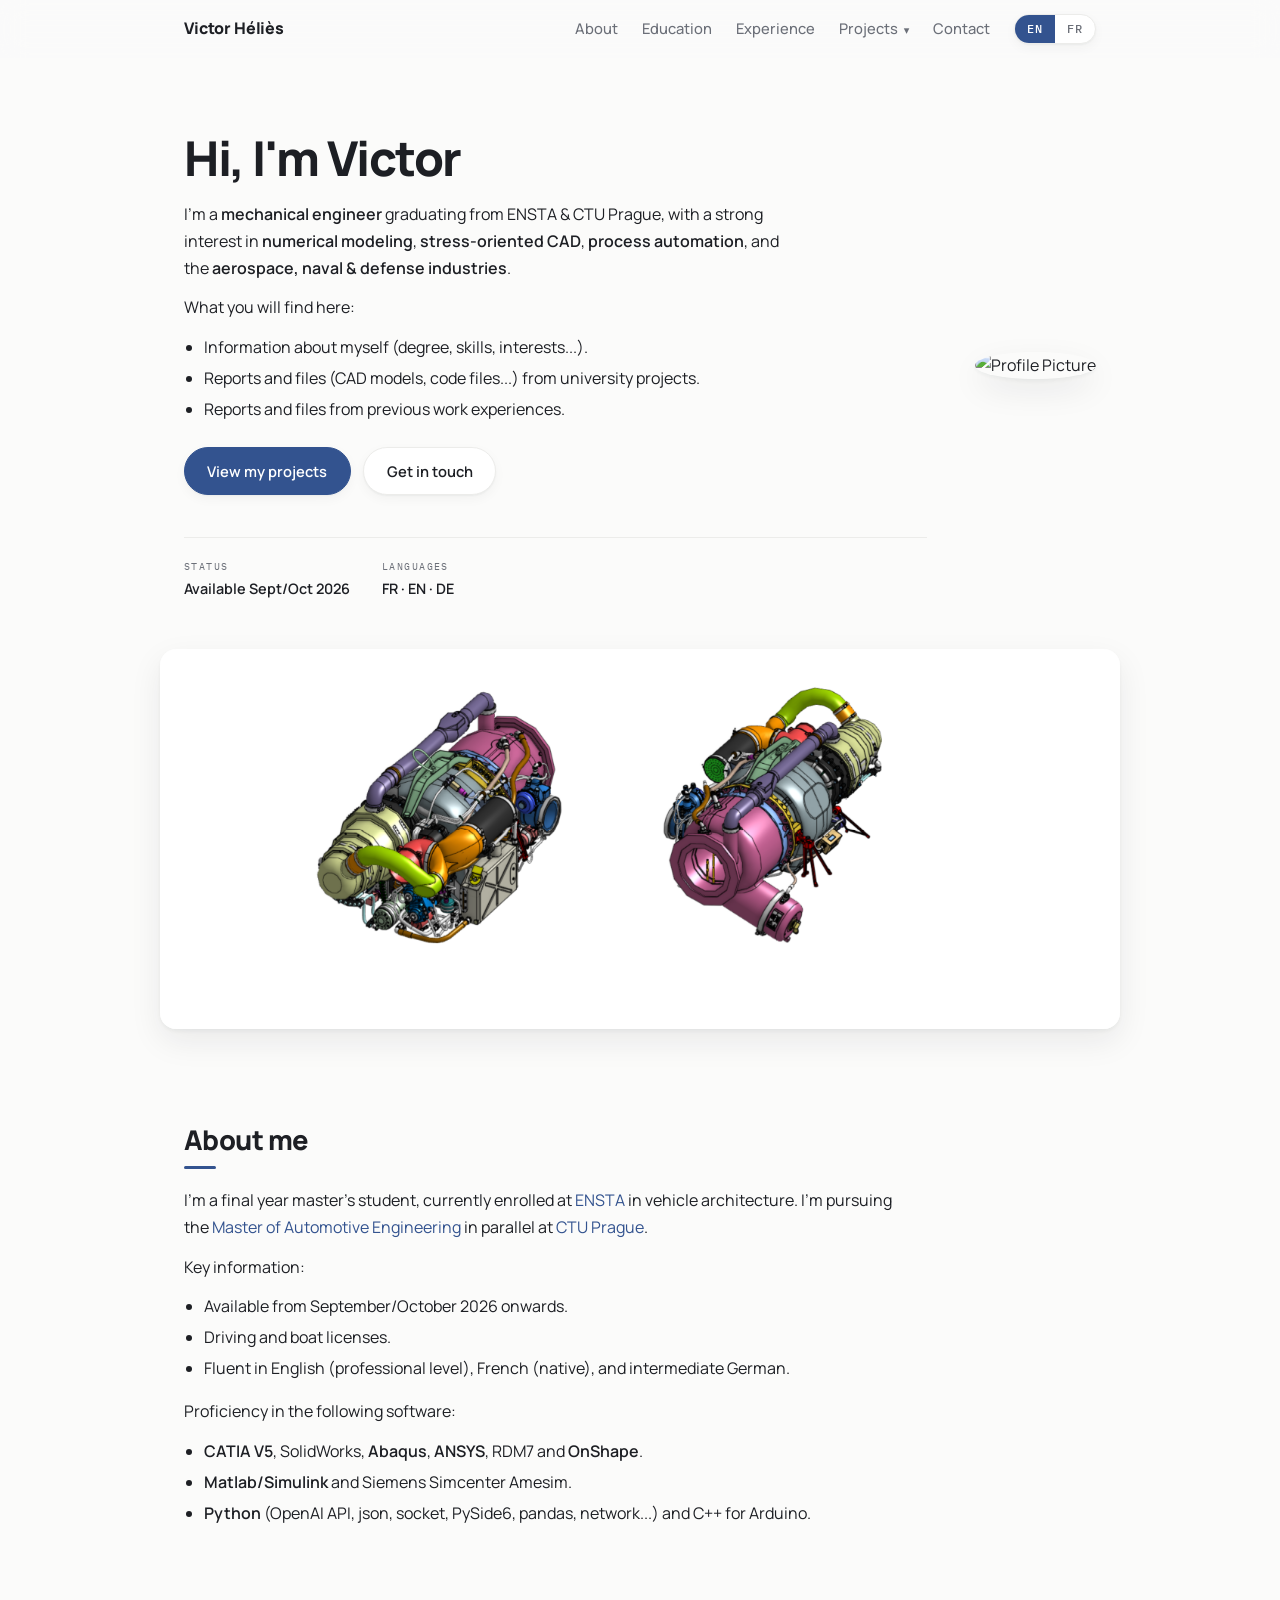
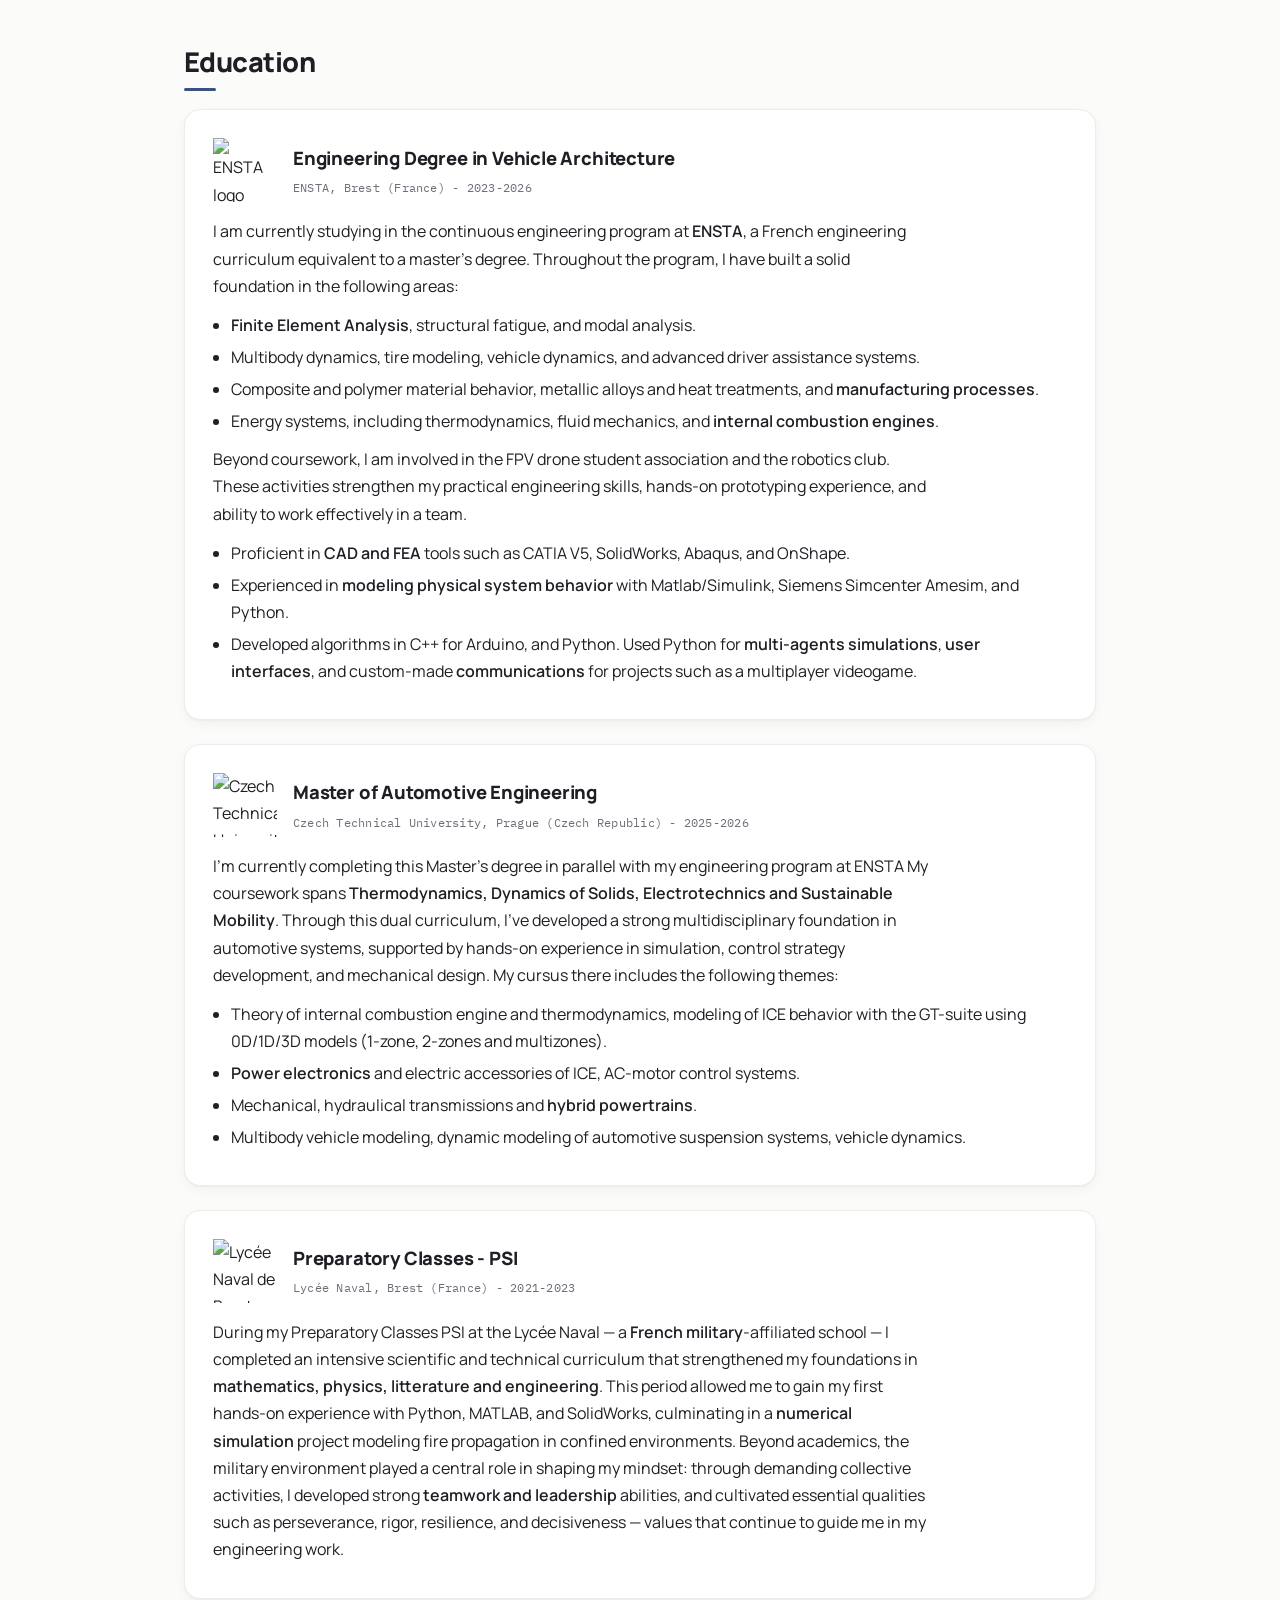
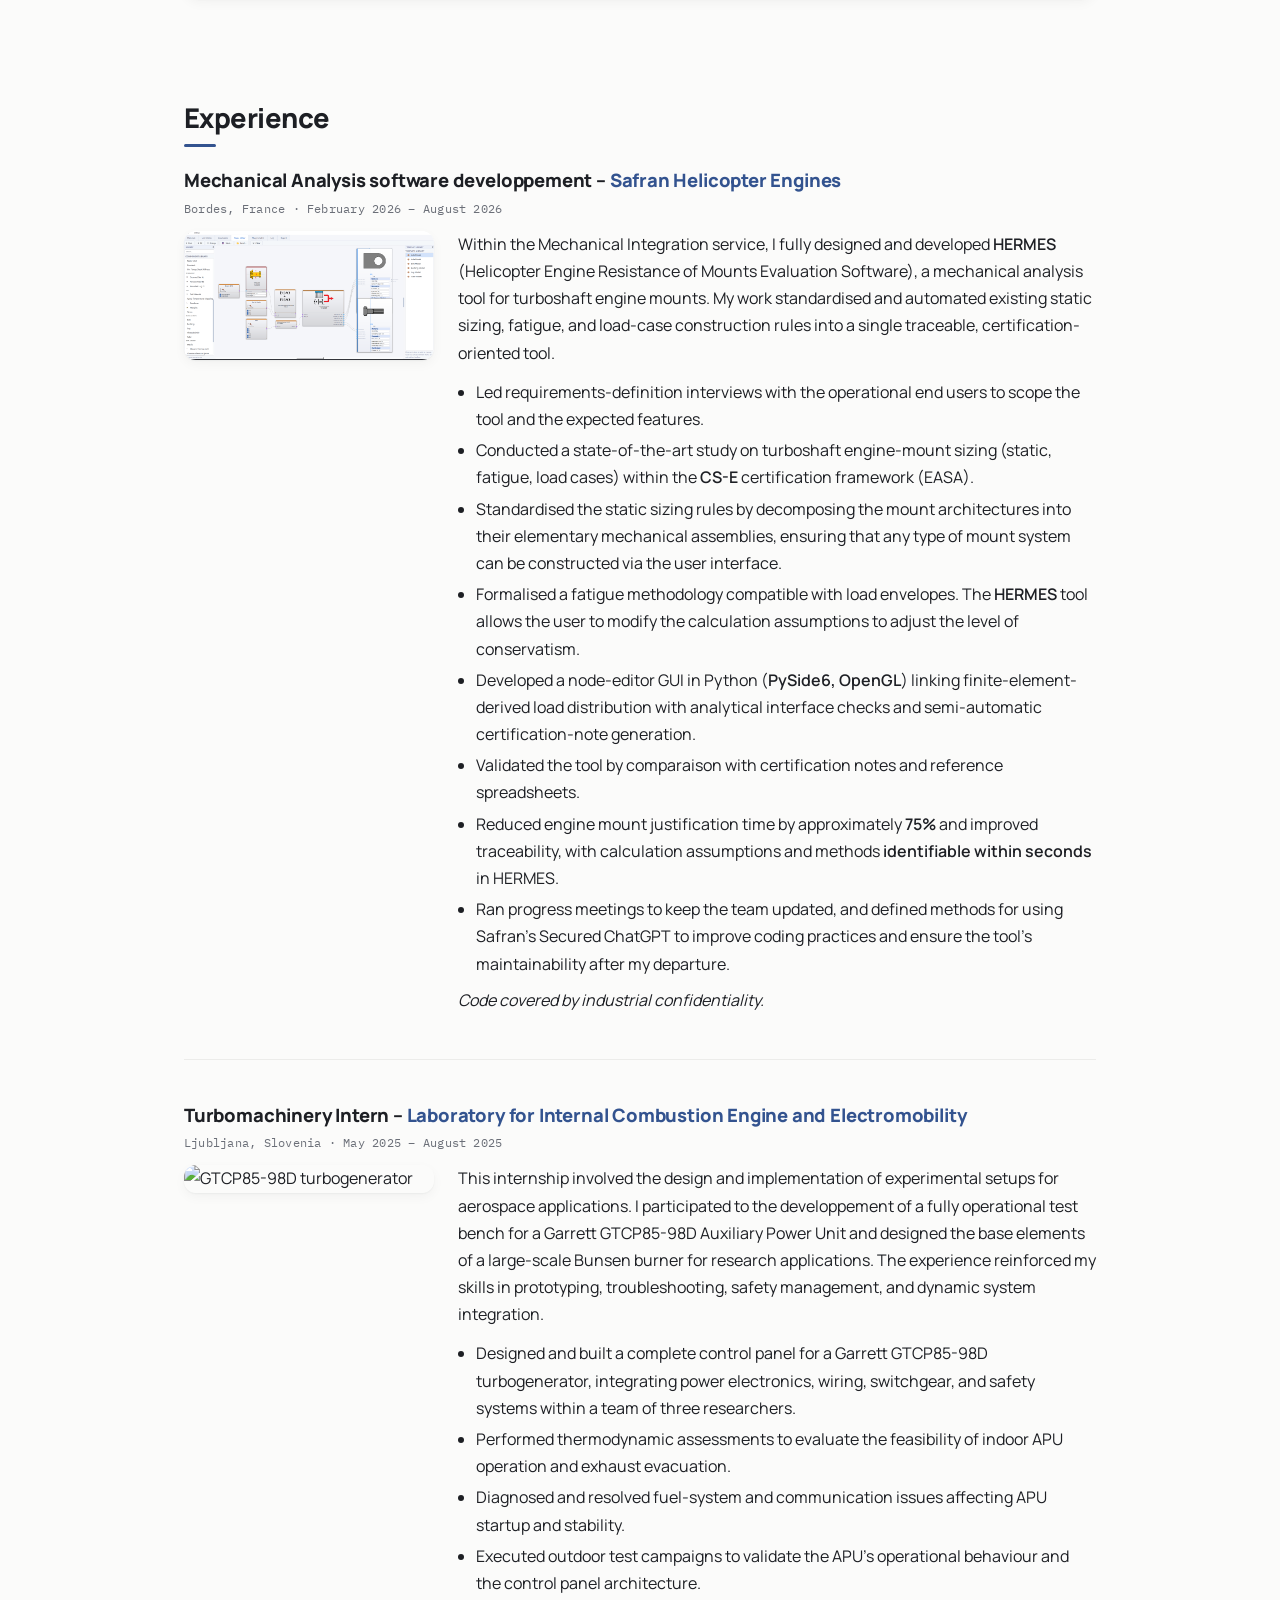
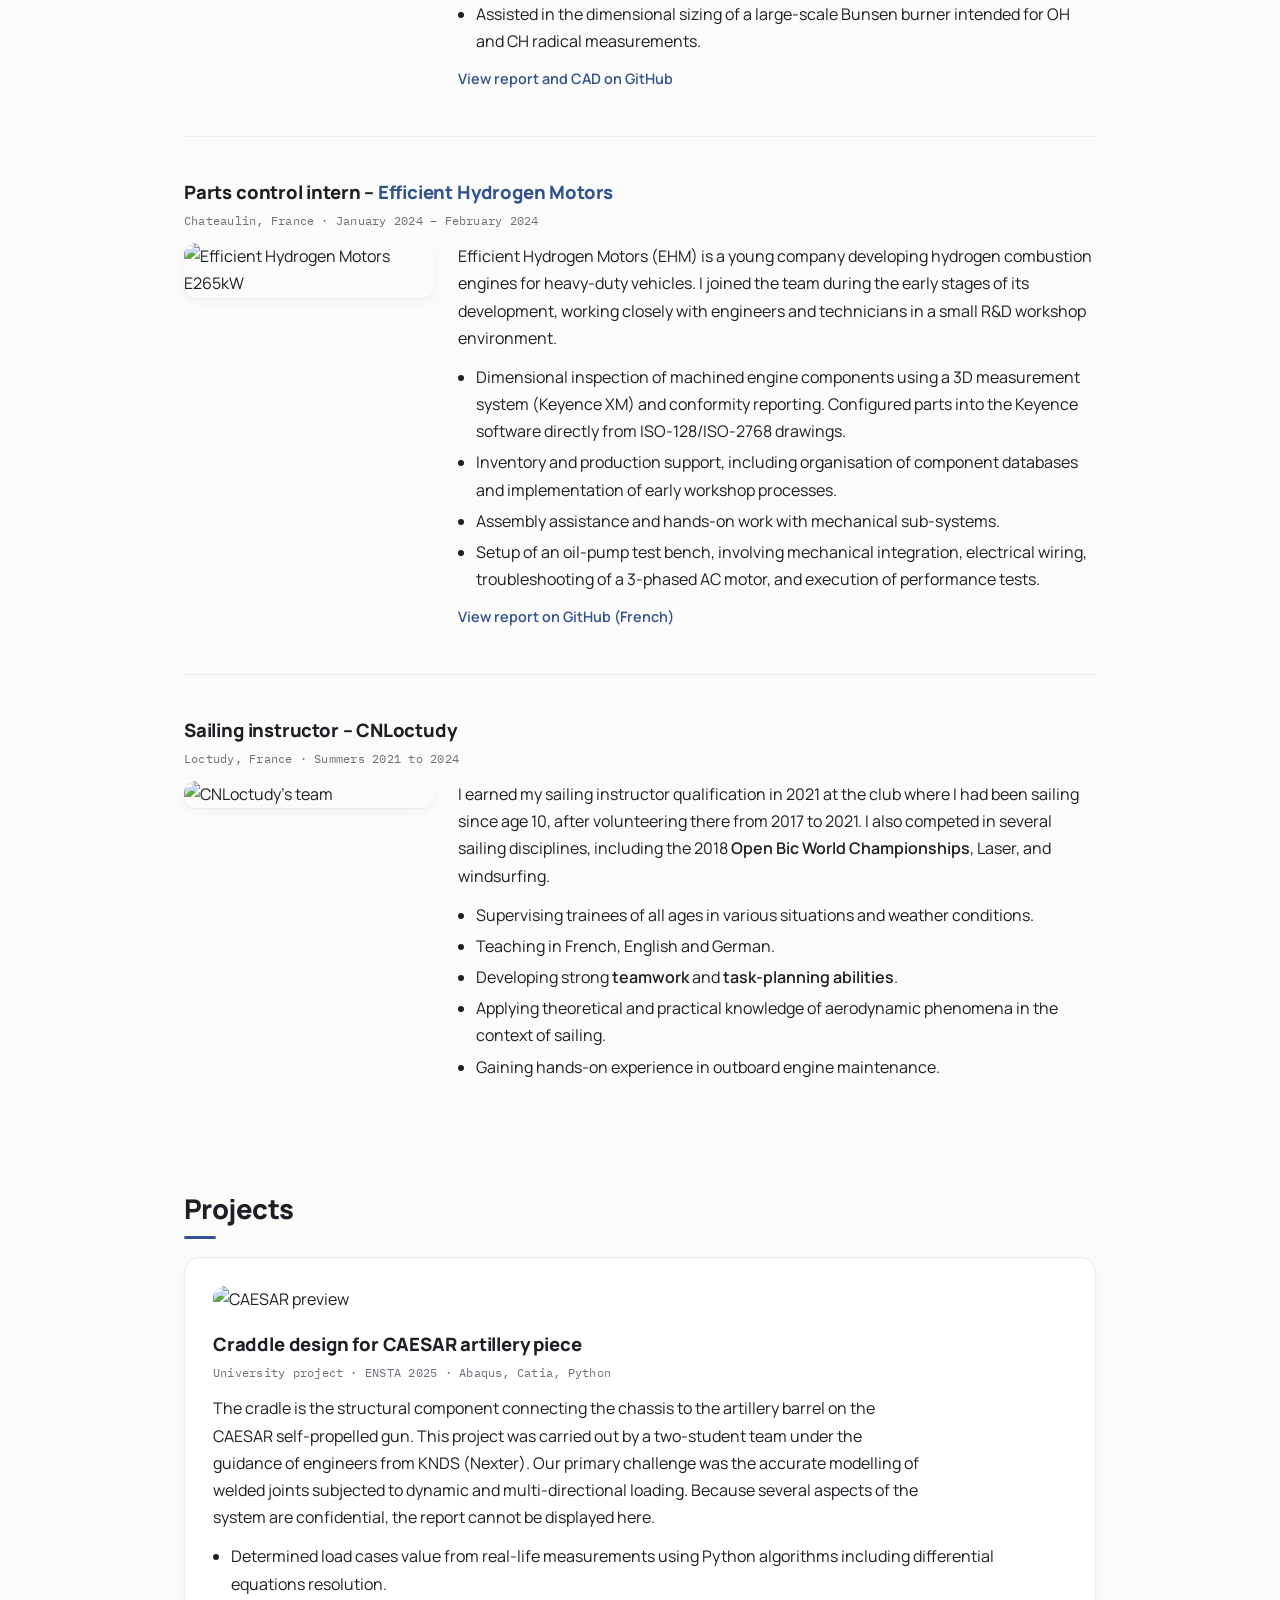
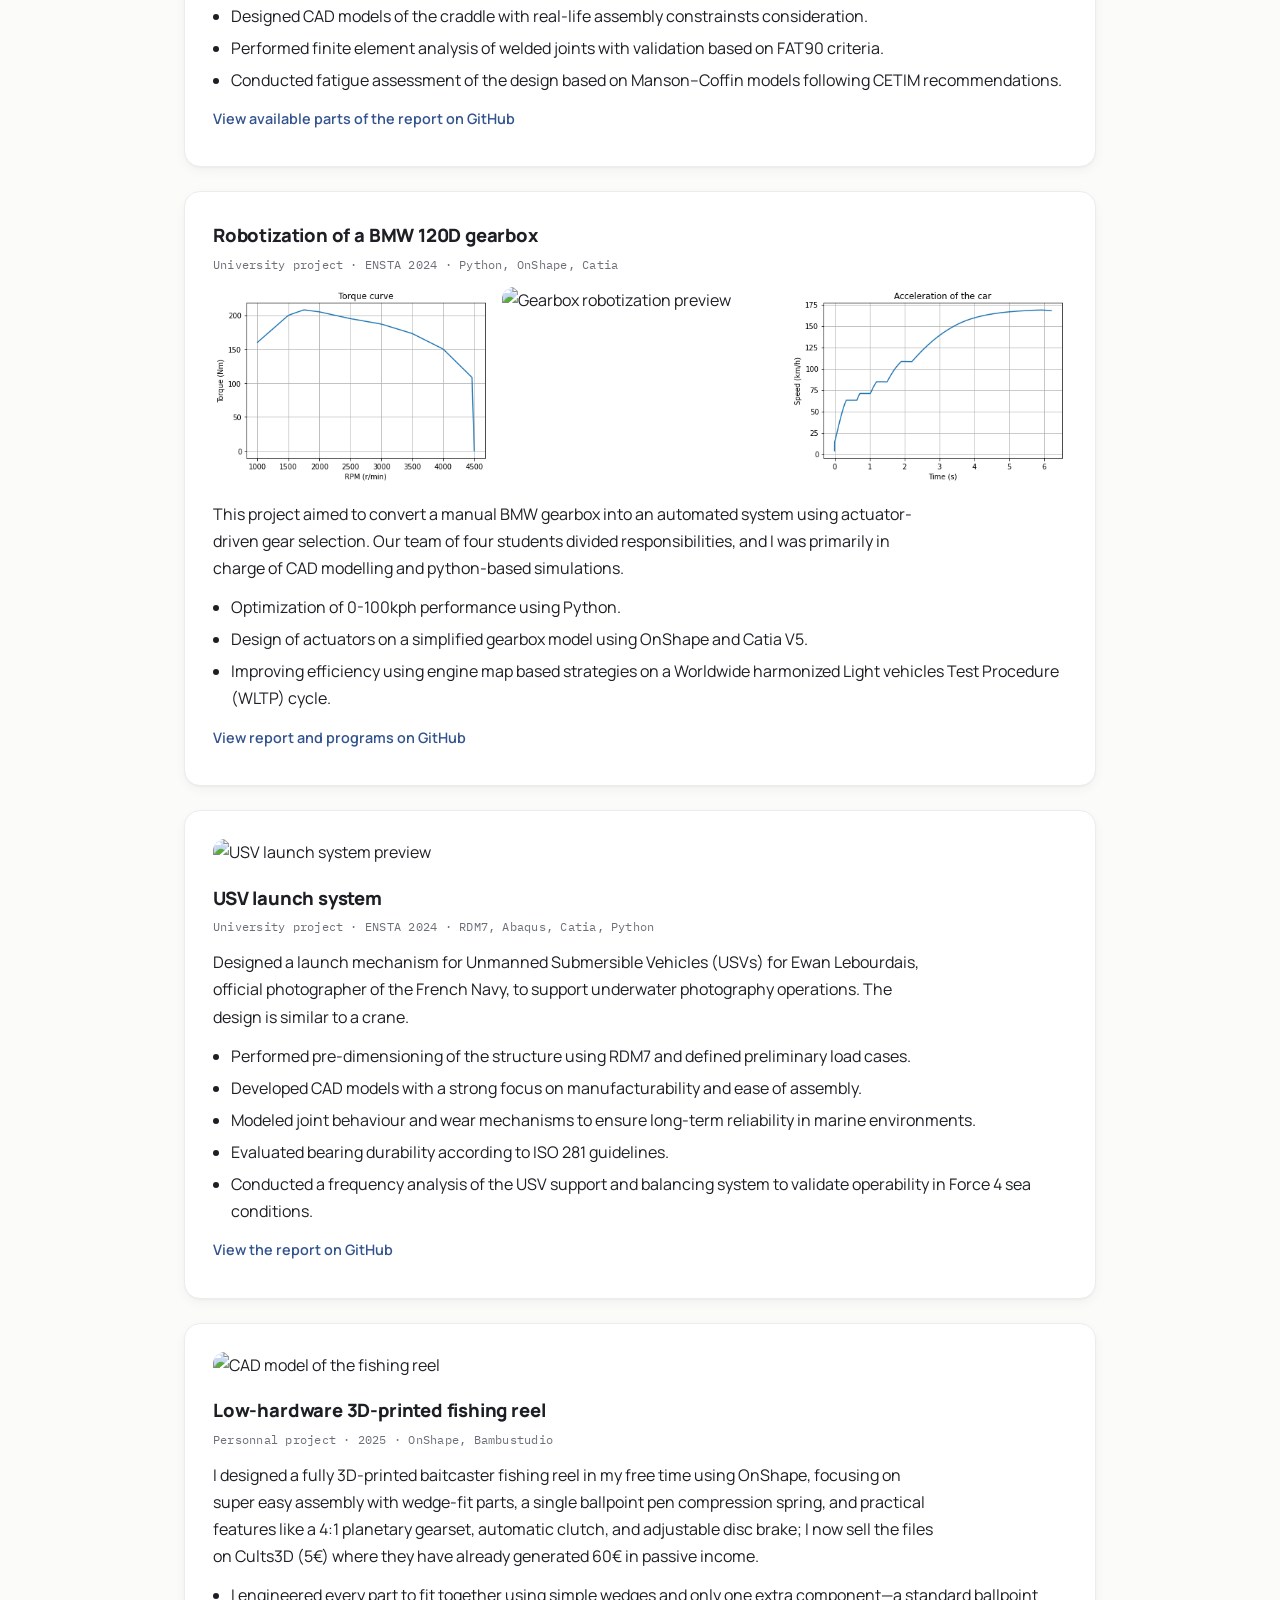
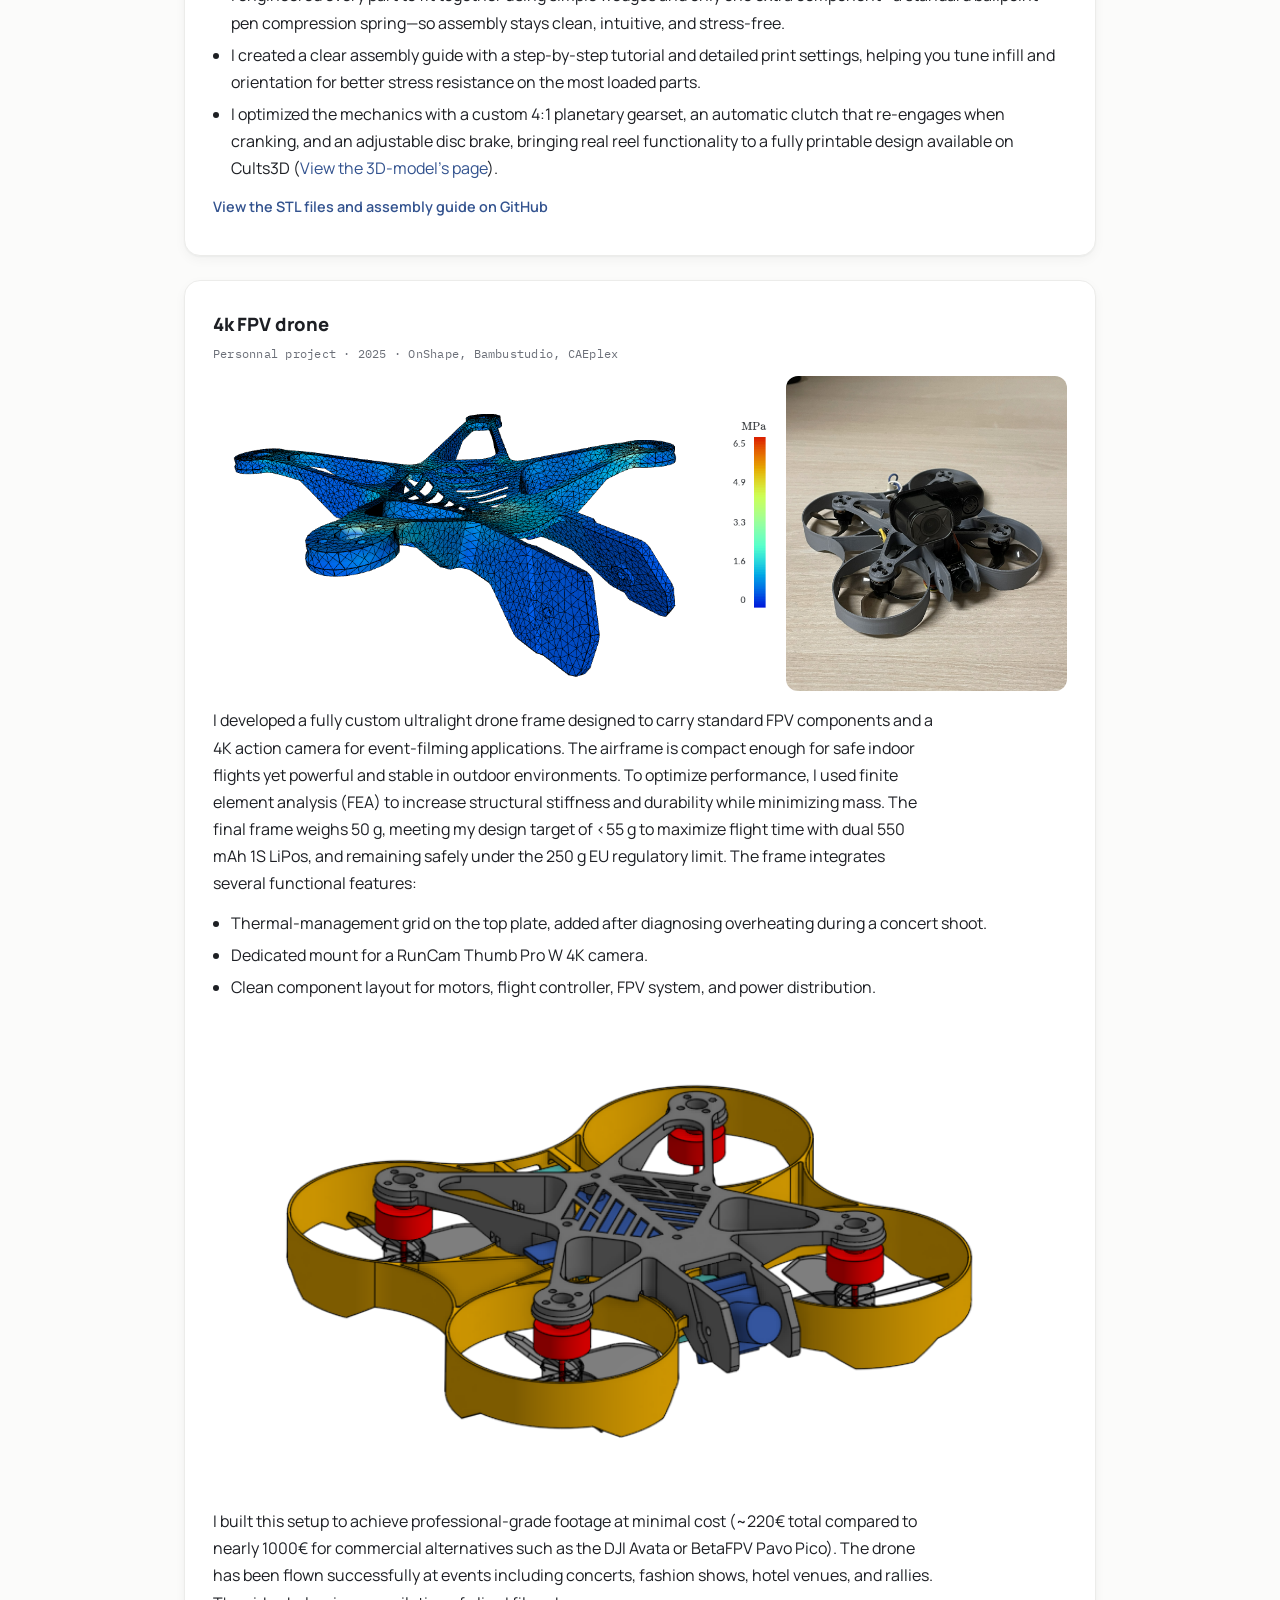
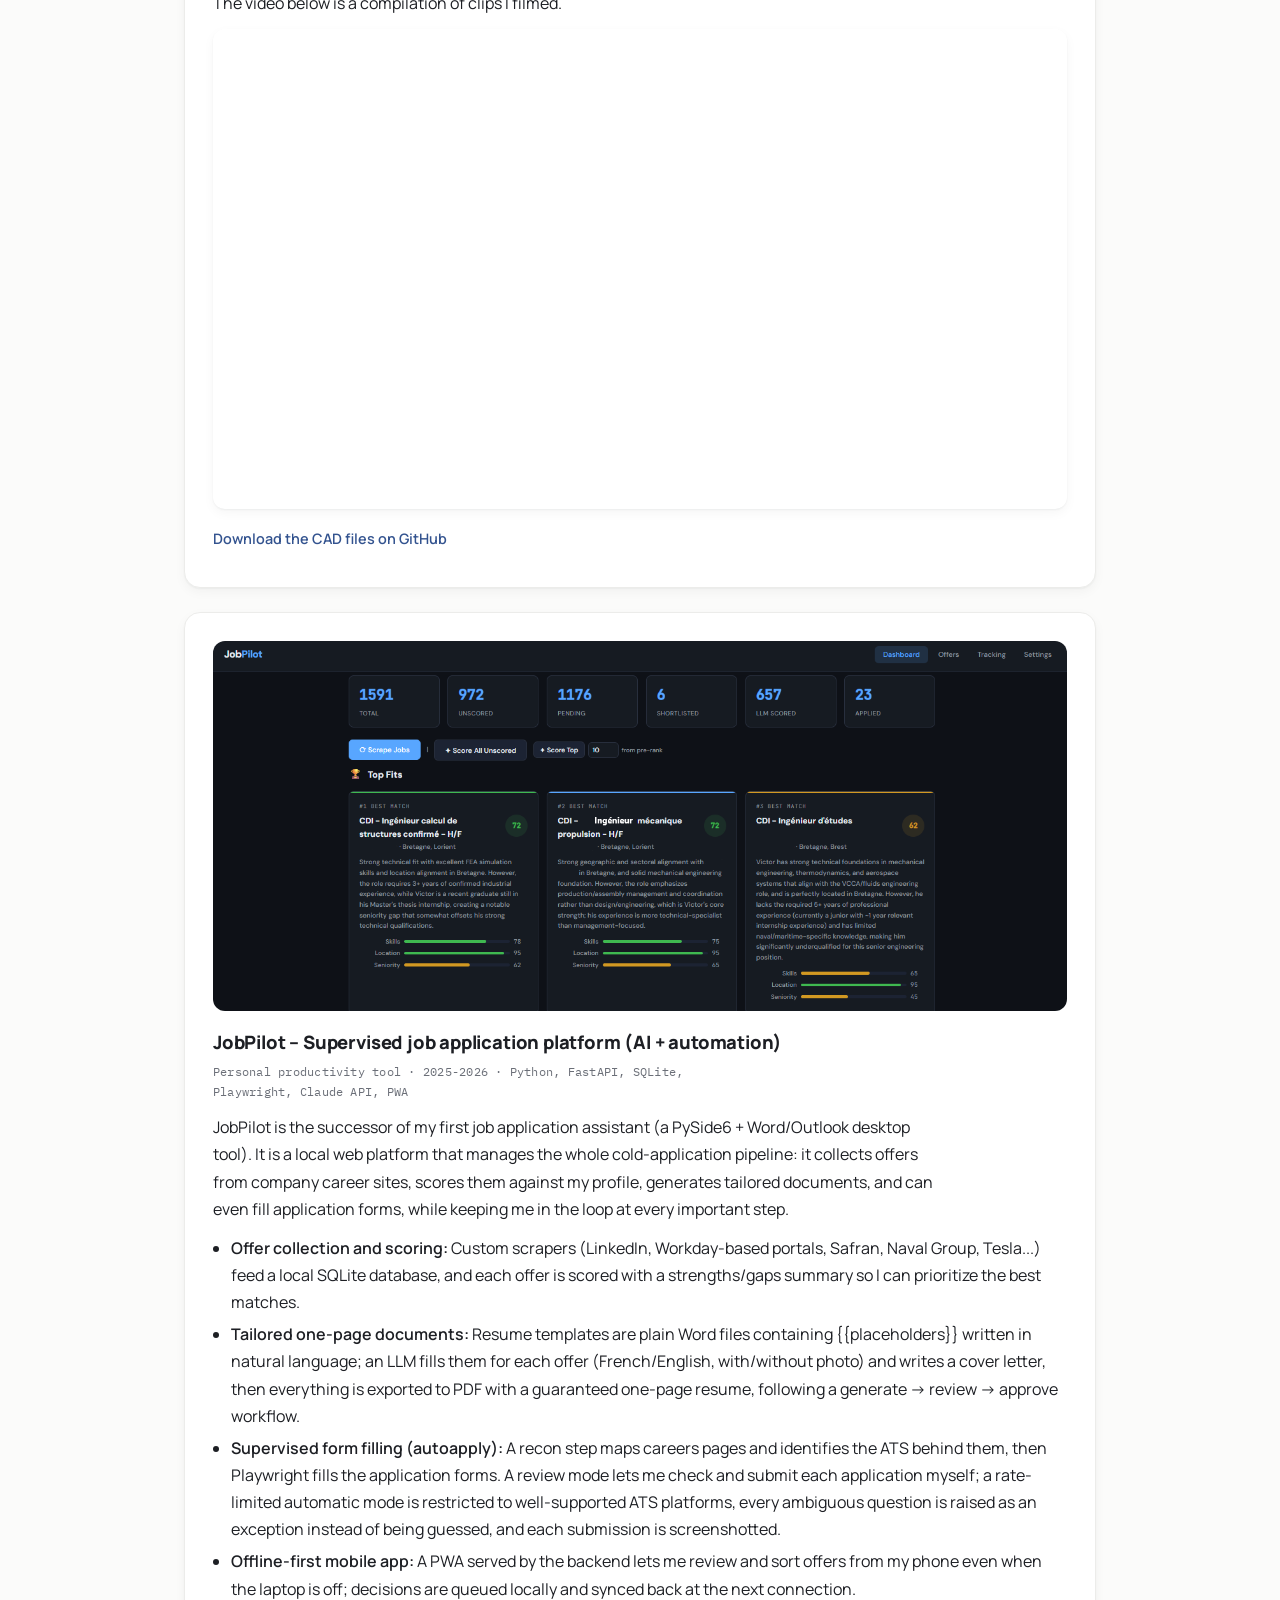
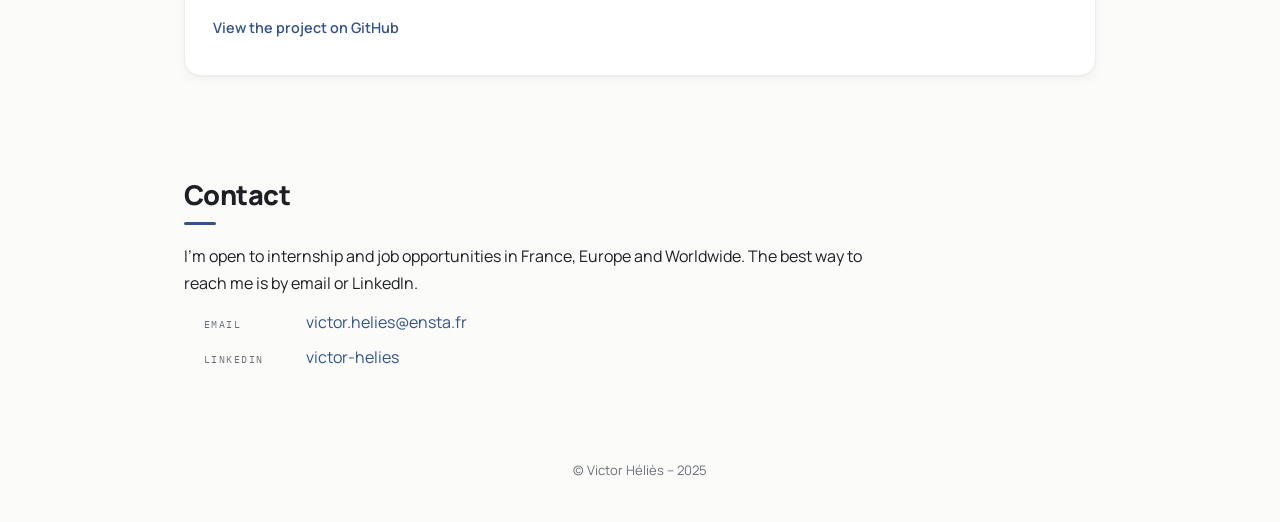
==== commit 41db22f4: "Update index.html" ====
--- a/index.html
+++ b/index.html
@@ -51,7 +51,7 @@
         <div class="hero-text">
           <h2 class="anim anim-2">Hi, I'm Victor</h2>
           <p class="anim anim-3">
-            I'm a <strong>mechanical engineer</strong> graduating from ENSTA Brest &amp; CTU Prague, with a strong interest in <strong>numerical modeling</strong>, <strong>stress-oriented CAD</strong>, <strong>process automation</strong>, and the <strong>aerospace, naval &amp; defense industries</strong>.
+            I'm a <strong>mechanical engineer</strong> graduating from ENSTA &amp; CTU Prague, with a strong interest in <strong>numerical modeling</strong>, <strong>stress-oriented CAD</strong>, <strong>process automation</strong>, and the <strong>aerospace, naval &amp; defense industries</strong>.
           </p>
           <p class="list-lead anim anim-3">What you will find here:</p>
           <ul class="anim anim-3">
@@ -95,8 +95,8 @@
         <h2 class="reveal">About me</h2>
         <div class="reveal">
           <p>
-            I'm a final year master's student, currently enrolled at <a href="https://urldefense.com/v3/__https://www.ensta.fr/__;!!P3IToRM6tg!mvpNkjvjdDRg4ZOqBXzapUqs_LuiTkJa_lxJUfIPp5-6mftrjMWa_hI8UEDWZluibRiwG9tz64WTIEECmcyrfNEERzQPsI0l$" target="_blank" rel="noopener">ENSTA Brest</a> in vehicle architecture.
-            I'm pursuing the <a href="https://urldefense.com/v3/__https://www.mae.cvut.cz/__;!!P3IToRM6tg!mvpNkjvjdDRg4ZOqBXzapUqs_LuiTkJa_lxJUfIPp5-6mftrjMWa_hI8UEDWZluibRiwG9tz64WTIEECmcyrfNEERxChR94B$" target="_blank" rel="noopener">Master of Automotive Engineering</a> in parallel at <a href="https://urldefense.com/v3/__https://www.cvut.cz/en__;!!P3IToRM6tg!mvpNkjvjdDRg4ZOqBXzapUqs_LuiTkJa_lxJUfIPp5-6mftrjMWa_hI8UEDWZluibRiwG9tz64WTIEECmcyrfNEER3lS40q3$" target="_blank" rel="noopener">CTU Prague</a>.
+            I'm a final year master's student, currently enrolled at <a href="https://www.ensta.fr/" target="_blank" rel="noopener">ENSTA</a> in vehicle architecture.
+            I'm pursuing the <a href="https://www.mae.cvut.cz/" target="_blank" rel="noopener">Master of Automotive Engineering</a> in parallel at <a href="https://www.cvut.cz/en" target="_blank" rel="noopener">CTU Prague</a>.
           </p>
           <p class="list-lead">Key information:</p>
           <ul>
@@ -120,9 +120,14 @@
         <h2 class="reveal">Education</h2>
         <div class="cards">
           <article class="card reveal">
-            <h3>Engineering Degree in Vehicle Architecture</h3>
-            <p class="meta">ENSTA, Brest (France) - 2023-2026</p>
-            <p>I am currently studying in the continuous engineering program at <strong>ENSTA</strong> (formerly ENSTA Bretagne), a French engineering curriculum equivalent to a master’s degree. Throughout the program, I have built a solid foundation in the following areas:</p>
+            <div class="edu-head">
+              <img src="images/logo_ensta.svg" alt="ENSTA logo" class="edu-logo" />
+              <div class="edu-head-text">
+                <h3>Engineering Degree in Vehicle Architecture</h3>
+                <p class="meta">ENSTA, Brest (France) - 2023-2026</p>
+              </div>
+            </div>
+            <p>I am currently studying in the continuous engineering program at <strong>ENSTA</strong>, a French engineering curriculum equivalent to a master’s degree. Throughout the program, I have built a solid foundation in the following areas:</p>
             <ul>
               <li><strong>Finite Element Analysis</strong>, structural fatigue, and modal analysis.</li>
               <li>Multibody dynamics, tire modeling, vehicle dynamics, and advanced driver assistance systems.</li>
@@ -137,9 +142,14 @@
             </ul>
           </article>
           <article class="card reveal">
-            <h3>Master of Automotive Engineering</h3>
-            <p class="meta">Czech Technical University, Prague (Czech Republic) - 2025-2026</p>
-            <p>I'm currently completing this Master’s degree in parallel with my engineering program at ENSTA Bretagne My coursework spans <strong>Thermodynamics, Dynamics of Solids, Electrotechnics and Sustainable Mobility</strong>. Through this dual curriculum, I’ve developed a strong multidisciplinary foundation in automotive systems, supported by hands-on experience in simulation, control strategy development, and mechanical design. My cursus there includes the following themes:</p>
+            <div class="edu-head">
+              <img src="images/logo_ctu.svg" alt="Czech Technical University in Prague logo" class="edu-logo" />
+              <div class="edu-head-text">
+                <h3>Master of Automotive Engineering</h3>
+                <p class="meta">Czech Technical University, Prague (Czech Republic) - 2025-2026</p>
+              </div>
+            </div>
+            <p>I'm currently completing this Master’s degree in parallel with my engineering program at ENSTA My coursework spans <strong>Thermodynamics, Dynamics of Solids, Electrotechnics and Sustainable Mobility</strong>. Through this dual curriculum, I’ve developed a strong multidisciplinary foundation in automotive systems, supported by hands-on experience in simulation, control strategy development, and mechanical design. My cursus there includes the following themes:</p>
             <ul>
               <li>Theory of internal combustion engine and thermodynamics, modeling of ICE behavior with the GT-suite using 0D/1D/3D models (1-zone, 2-zones and multizones).</li>
               <li><strong>Power electronics</strong> and electric accessories of ICE, AC-motor control systems.</li>
@@ -148,8 +158,13 @@
             </ul>
           </article>
           <article class="card reveal">
-            <h3>Preparatory Classes - PSI</h3>
-            <p class="meta">Lycée Naval, Brest (France) - 2021-2023</p>
+            <div class="edu-head">
+              <img src="images/logo_lycee_naval.png" alt="Lycée Naval de Brest logo" class="edu-logo" />
+              <div class="edu-head-text">
+                <h3>Preparatory Classes - PSI</h3>
+                <p class="meta">Lycée Naval, Brest (France) - 2021-2023</p>
+              </div>
+            </div>
             <p>During my Preparatory Classes PSI at the Lycée Naval — a <strong>French military</strong>-affiliated school — I completed an intensive scientific and technical curriculum that strengthened my foundations in <strong>mathematics, physics, litterature and engineering</strong>. This period allowed me to gain my first hands-on experience with Python, MATLAB, and SolidWorks, culminating in a <strong>numerical simulation</strong> project modeling fire propagation in confined environments. Beyond academics, the military environment played a central role in shaping my mindset: through demanding collective activities, I developed strong <strong>teamwork and leadership</strong> abilities, and cultivated essential qualities such as perseverance, rigor, resilience, and decisiveness — values that continue to guide me in my engineering work.</p>
           </article>
         </div>
@@ -162,7 +177,7 @@
         <h2 class="reveal">Experience</h2>
 
         <article class="timeline-item reveal">
-          <h3>Mechanical Analysis software developpement – <a href="https://urldefense.com/v3/__https://www.safran-group.com/companies/safran-helicopter-engines__;!!P3IToRM6tg!mvpNkjvjdDRg4ZOqBXzapUqs_LuiTkJa_lxJUfIPp5-6mftrjMWa_hI8UEDWZluibRiwG9tz64WTIEECmcyrfNEER0VGuyNg$" target="_blank" rel="noopener">Safran Helicopter Engines</a></h3>
+          <h3>Mechanical Analysis software developpement – <a href="https://www.safran-group.com/companies/safran-helicopter-engines" target="_blank" rel="noopener">Safran Helicopter Engines</a></h3>
           <p class="meta">Bordes, France · February 2026 – August 2026</p>
           <div class="experience-body">
             <img src="images/hermes.png" alt="HERMES engine-mount stress-analysis tool" class="experience-img" />
@@ -188,7 +203,7 @@
         </article>
 
         <article class="timeline-item reveal">
-          <h3>Turbomachinery Intern – <a href="https://urldefense.com/v3/__https://web.fs.uni-lj.si/licem/__;!!P3IToRM6tg!mvpNkjvjdDRg4ZOqBXzapUqs_LuiTkJa_lxJUfIPp5-6mftrjMWa_hI8UEDWZluibRiwG9tz64WTIEECmcyrfNEERy5ftDiF$" target="_blank" rel="noopener">Laboratory for Internal Combustion Engine and Electromobility</a></h3>
+          <h3>Turbomachinery Intern – <a href="https://web.fs.uni-lj.si/licem/" target="_blank" rel="noopener">Laboratory for Internal Combustion Engine and Electromobility</a></h3>
           <p class="meta">Ljubljana, Slovenia · May 2025 – August 2025</p>
           <div class="experience-body">
             <img src="images/apu_cad.png" alt="GTCP85-98D turbogenerator" class="experience-img" />
@@ -204,14 +219,14 @@
                 <li>Assisted in the dimensional sizing of a large-scale Bunsen burner intended for OH and CH radical measurements.</li>
               </ul>
               <p class="links">
-                <a href="https://urldefense.com/v3/__https://github.com/VictorHelies/portfolio/tree/main/apu_internship__;!!P3IToRM6tg!mvpNkjvjdDRg4ZOqBXzapUqs_LuiTkJa_lxJUfIPp5-6mftrjMWa_hI8UEDWZluibRiwG9tz64WTIEECmcyrfNEER0zy4eWh$" target="_blank" rel="noopener">View report and CAD on GitHub</a>
+                <a href="https://github.com/VictorHelies/portfolio/tree/main/apu_internship" target="_blank" rel="noopener">View report and CAD on GitHub</a>
               </p>
             </div>
           </div>
         </article>
 
         <article class="timeline-item reveal">
-          <h3>Parts control intern – <a href="https://urldefense.com/v3/__https://ehm.bzh__;!!P3IToRM6tg!mvpNkjvjdDRg4ZOqBXzapUqs_LuiTkJa_lxJUfIPp5-6mftrjMWa_hI8UEDWZluibRiwG9tz64WTIEECmcyrfNEER10e6jHd$" target="_blank" rel="noopener">Efficient Hydrogen Motors</a></h3>
+          <h3>Parts control intern – <a href="https://ehm.bzh" target="_blank" rel="noopener">Efficient Hydrogen Motors</a></h3>
           <p class="meta">Chateaulin, France · January 2024 – February 2024</p>
           <div class="experience-body">
             <img src="images/e265.png" alt="Efficient Hydrogen Motors E265kW" class="experience-img" />
@@ -226,7 +241,7 @@
                 <li>Setup of an oil-pump test bench, involving mechanical integration, electrical wiring, troubleshooting of a 3-phased AC motor, and execution of performance tests.</li>
               </ul>
               <p class="links">
-                <a href="https://urldefense.com/v3/__https://github.com/VictorHelies/portfolio/tree/main/ehm_internship/Rapport*20de*20stage*20op**Arateur*20Victor*20HELIES.pdf__;JSUlw6klJQ!!P3IToRM6tg!mvpNkjvjdDRg4ZOqBXzapUqs_LuiTkJa_lxJUfIPp5-6mftrjMWa_hI8UEDWZluibRiwG9tz64WTIEECmcyrfNEER0iYYh0K$" target="_blank" rel="noopener">View report on GitHub (French)</a>
+                <a href="https://github.com/VictorHelies/portfolio/tree/main/ehm_internship/Rapport de stage opérateur Victor HELIES.pdf" target="_blank" rel="noopener">View report on GitHub (French)</a>
               </p>
             </div>
           </div>
@@ -275,7 +290,7 @@
               <li>Conducted fatigue assessment of the design based on Manson–Coffin models following CETIM recommendations.</li>
             </ul>
             <p class="links">
-              <a href="https://urldefense.com/v3/__https://github.com/VictorHelies/portfolio/tree/main/caesar_project__;!!P3IToRM6tg!mvpNkjvjdDRg4ZOqBXzapUqs_LuiTkJa_lxJUfIPp5-6mftrjMWa_hI8UEDWZluibRiwG9tz64WTIEECmcyrfNEER0jSZE83$" target="_blank" rel="noopener">View available parts of the report on GitHub</a>
+              <a href="https://github.com/VictorHelies/portfolio/tree/main/caesar_project" target="_blank" rel="noopener">View available parts of the report on GitHub</a>
             </p>
           </article>
 
@@ -297,7 +312,7 @@
               <li>Improving efficiency using engine map based strategies on a Worldwide harmonized Light vehicles Test Procedure (WLTP) cycle.</li>
             </ul>
             <p class="links">
-              <a href="https://urldefense.com/v3/__https://github.com/VictorHelies/portfolio/tree/main/gearbox_project__;!!P3IToRM6tg!mvpNkjvjdDRg4ZOqBXzapUqs_LuiTkJa_lxJUfIPp5-6mftrjMWa_hI8UEDWZluibRiwG9tz64WTIEECmcyrfNEERzAY8th5$" target="_blank" rel="noopener">View report and programs on GitHub</a>
+              <a href="https://github.com/VictorHelies/portfolio/tree/main/gearbox_project" target="_blank" rel="noopener">View report and programs on GitHub</a>
             </p>
           </article>
 
@@ -317,7 +332,7 @@
               <li>Conducted a frequency analysis of the USV support and balancing system to validate operability in Force 4 sea conditions.</li>
             </ul>
             <p class="links">
-              <a href="https://urldefense.com/v3/__https://github.com/VictorHelies/portfolio/tree/main/usv_project__;!!P3IToRM6tg!mvpNkjvjdDRg4ZOqBXzapUqs_LuiTkJa_lxJUfIPp5-6mftrjMWa_hI8UEDWZluibRiwG9tz64WTIEECmcyrfNEER9t8pQT6$" target="_blank" rel="noopener">View the report on GitHub</a>
+              <a href="https://github.com/VictorHelies/portfolio/tree/main/usv_project" target="_blank" rel="noopener">View the report on GitHub</a>
             </p>
           </article>
 
@@ -337,11 +352,11 @@
                 I created a clear assembly guide with a step-by-step tutorial and detailed print settings, helping you tune infill and orientation for better stress resistance on the most loaded parts.
               </li>
               <li>
-                I optimized the mechanics with a custom 4:1 planetary gearset, an automatic clutch that re-engages when cranking, and an adjustable disc brake, bringing real reel functionality to a fully printable design available on Cults3D (<a href="https://urldefense.com/v3/__https://cults3d.com/:2030120__;!!P3IToRM6tg!mvpNkjvjdDRg4ZOqBXzapUqs_LuiTkJa_lxJUfIPp5-6mftrjMWa_hI8UEDWZluibRiwG9tz64WTIEECmcyrfNEER8gN9DNm$" target="_blank" rel="noopener">View the 3D-model's page</a>).
+                I optimized the mechanics with a custom 4:1 planetary gearset, an automatic clutch that re-engages when cranking, and an adjustable disc brake, bringing real reel functionality to a fully printable design available on Cults3D (<a href="https://cults3d.com/:2030120" target="_blank" rel="noopener">View the 3D-model's page</a>).
               </li>
             </ul>
             <p class="links">
-              <a href="https://urldefense.com/v3/__https://github.com/VictorHelies/portfolio/tree/main/low_hardware_fishing_reel__;!!P3IToRM6tg!mvpNkjvjdDRg4ZOqBXzapUqs_LuiTkJa_lxJUfIPp5-6mftrjMWa_hI8UEDWZluibRiwG9tz64WTIEECmcyrfNEER7jfuZj4$" target="_blank" rel="noopener">View the STL files and assembly guide on GitHub</a>
+              <a href="https://github.com/VictorHelies/portfolio/tree/main/low_hardware_fishing_reel" target="_blank" rel="noopener">View the STL files and assembly guide on GitHub</a>
             </p>
           </article>
 
@@ -375,7 +390,7 @@
                 allowfullscreen></iframe>
             </div>
             <p class="links">
-              <a href="https://urldefense.com/v3/__https://github.com/VictorHelies/portfolio/tree/main/FPV_drone__;!!P3IToRM6tg!mvpNkjvjdDRg4ZOqBXzapUqs_LuiTkJa_lxJUfIPp5-6mftrjMWa_hI8UEDWZluibRiwG9tz64WTIEECmcyrfNEER2jCSFO0$" target="_blank" rel="noopener">Download the CAD files on GitHub</a>
+              <a href="https://github.com/VictorHelies/portfolio/tree/main/FPV_drone" target="_blank" rel="noopener">Download the CAD files on GitHub</a>
             </p>
           </article>
 
@@ -406,7 +421,7 @@
               </li>
             </ul>
             <p class="links">
-              <a href="https://urldefense.com/v3/__https://github.com/VictorHelies/portfolio/tree/main/jobpilot__;!!P3IToRM6tg!mvpNkjvjdDRg4ZOqBXzapUqs_LuiTkJa_lxJUfIPp5-6mftrjMWa_hI8UEDWZluibRiwG9tz64WTIEECmcyrfNEER3I--wTF$" target="_blank" rel="noopener">View the project on GitHub</a>
+              <a href="https://github.com/VictorHelies/portfolio/tree/main/jobpilot" target="_blank" rel="noopener">View the project on GitHub</a>
             </p>
           </article>
         </div>
@@ -424,7 +439,7 @@
           </p>
           <ul class="contact-list">
             <li><span class="fact-label">Email</span> <a href="mailto:victor.helies@ensta.fr">victor.helies@ensta.fr</a></li>
-            <li><span class="fact-label">LinkedIn</span> <a href="https://urldefense.com/v3/__https://www.linkedin.com/in/victor-helies__;!!P3IToRM6tg!mvpNkjvjdDRg4ZOqBXzapUqs_LuiTkJa_lxJUfIPp5-6mftrjMWa_hI8UEDWZluibRiwG9tz64WTIEECmcyrfNEER2t8Ghko$" target="_blank" rel="noopener">victor-helies</a></li>
+            <li><span class="fact-label">LinkedIn</span> <a href="https://www.linkedin.com/in/victor-helies" target="_blank" rel="noopener">victor-helies</a></li>
           </ul>
         </div>
       </div>
--- a/styles.css
+++ b/styles.css
@@ -735,3 +735,55 @@
     padding: 1.25rem 1.25rem 1rem;
   }
 }
+
+/* ==========================================================
+   Institution logos in education cards
+   Append this block to the end of styles.css
+   ========================================================== */
+
+.edu-head {
+  display: flex;
+  align-items: center;
+  gap: 1rem;
+  margin-bottom: 1rem;
+}
+
+.edu-logo {
+  flex: 0 0 auto;
+  width: 64px;
+  height: 64px;
+  object-fit: contain;
+  /* keeps dark logos readable if the card background is tinted */
+  background: transparent;
+}
+
+.edu-head-text {
+  min-width: 0;
+}
+
+/* neutralise the default card heading spacing inside the flex header */
+.edu-head h3,
+.edu-head .meta {
+  margin: 0;
+}
+
+.edu-head .meta {
+  margin-top: 0.25rem;
+}
+
+@media (max-width: 600px) {
+  .edu-head {
+    gap: 0.75rem;
+  }
+  .edu-logo {
+    width: 48px;
+    height: 48px;
+  }
+}
+
+/* Optional: if your site ever gets a dark mode, uncomment to keep
+   single-colour logos visible on dark backgrounds.
+@media (prefers-color-scheme: dark) {
+  .edu-logo { filter: brightness(0) invert(1); }
+}
+*/
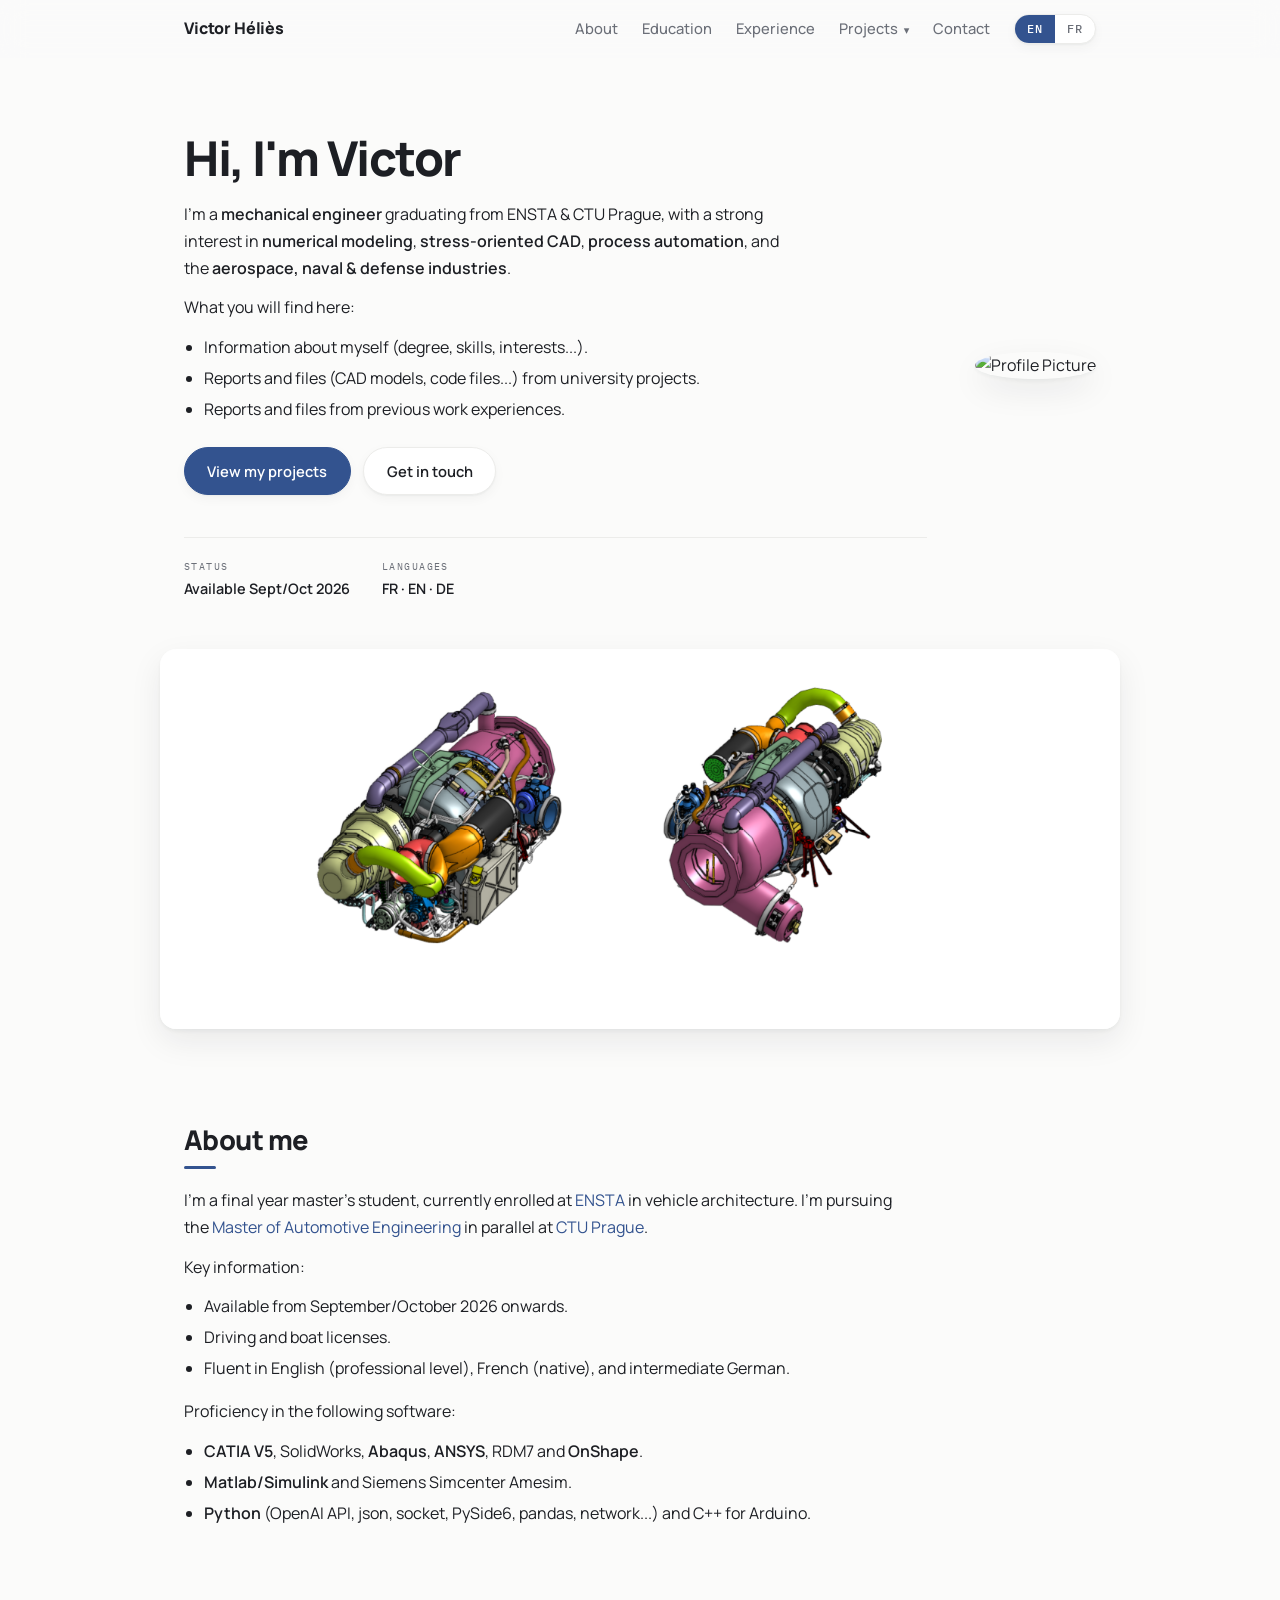
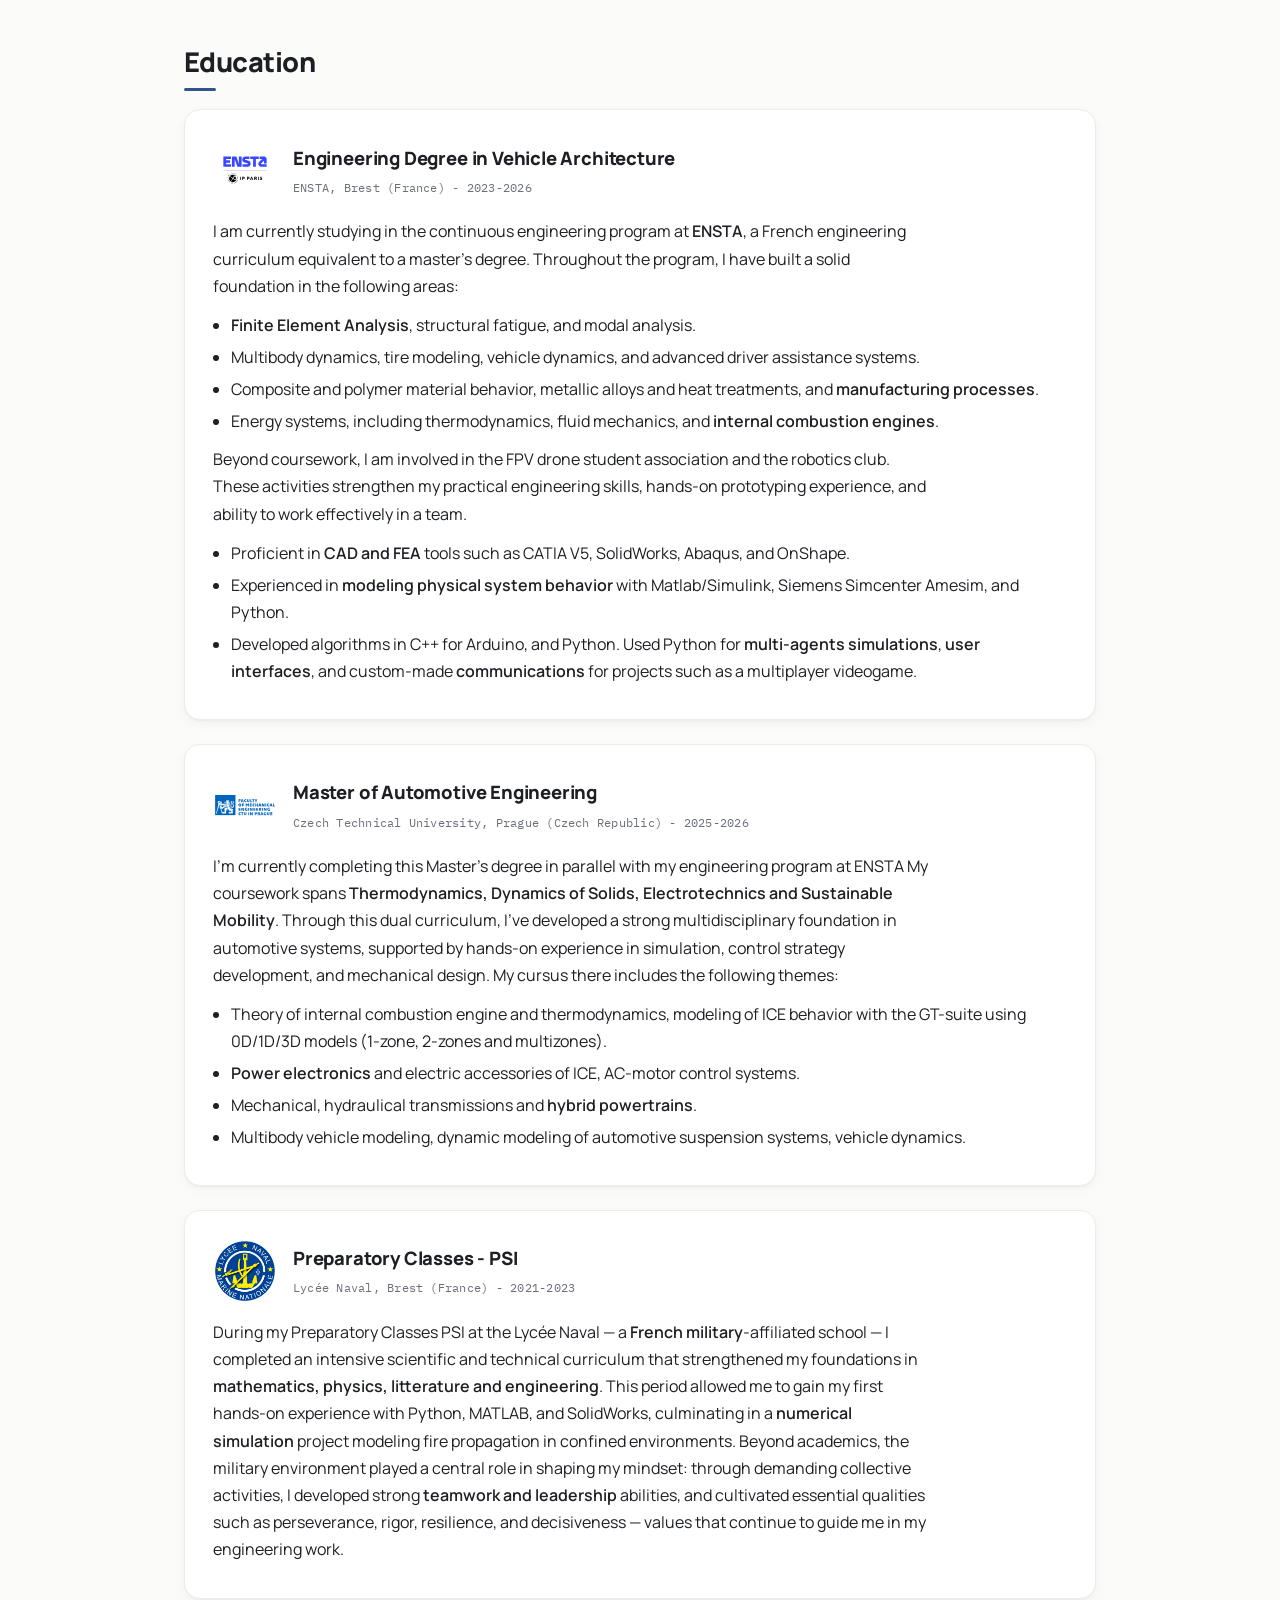
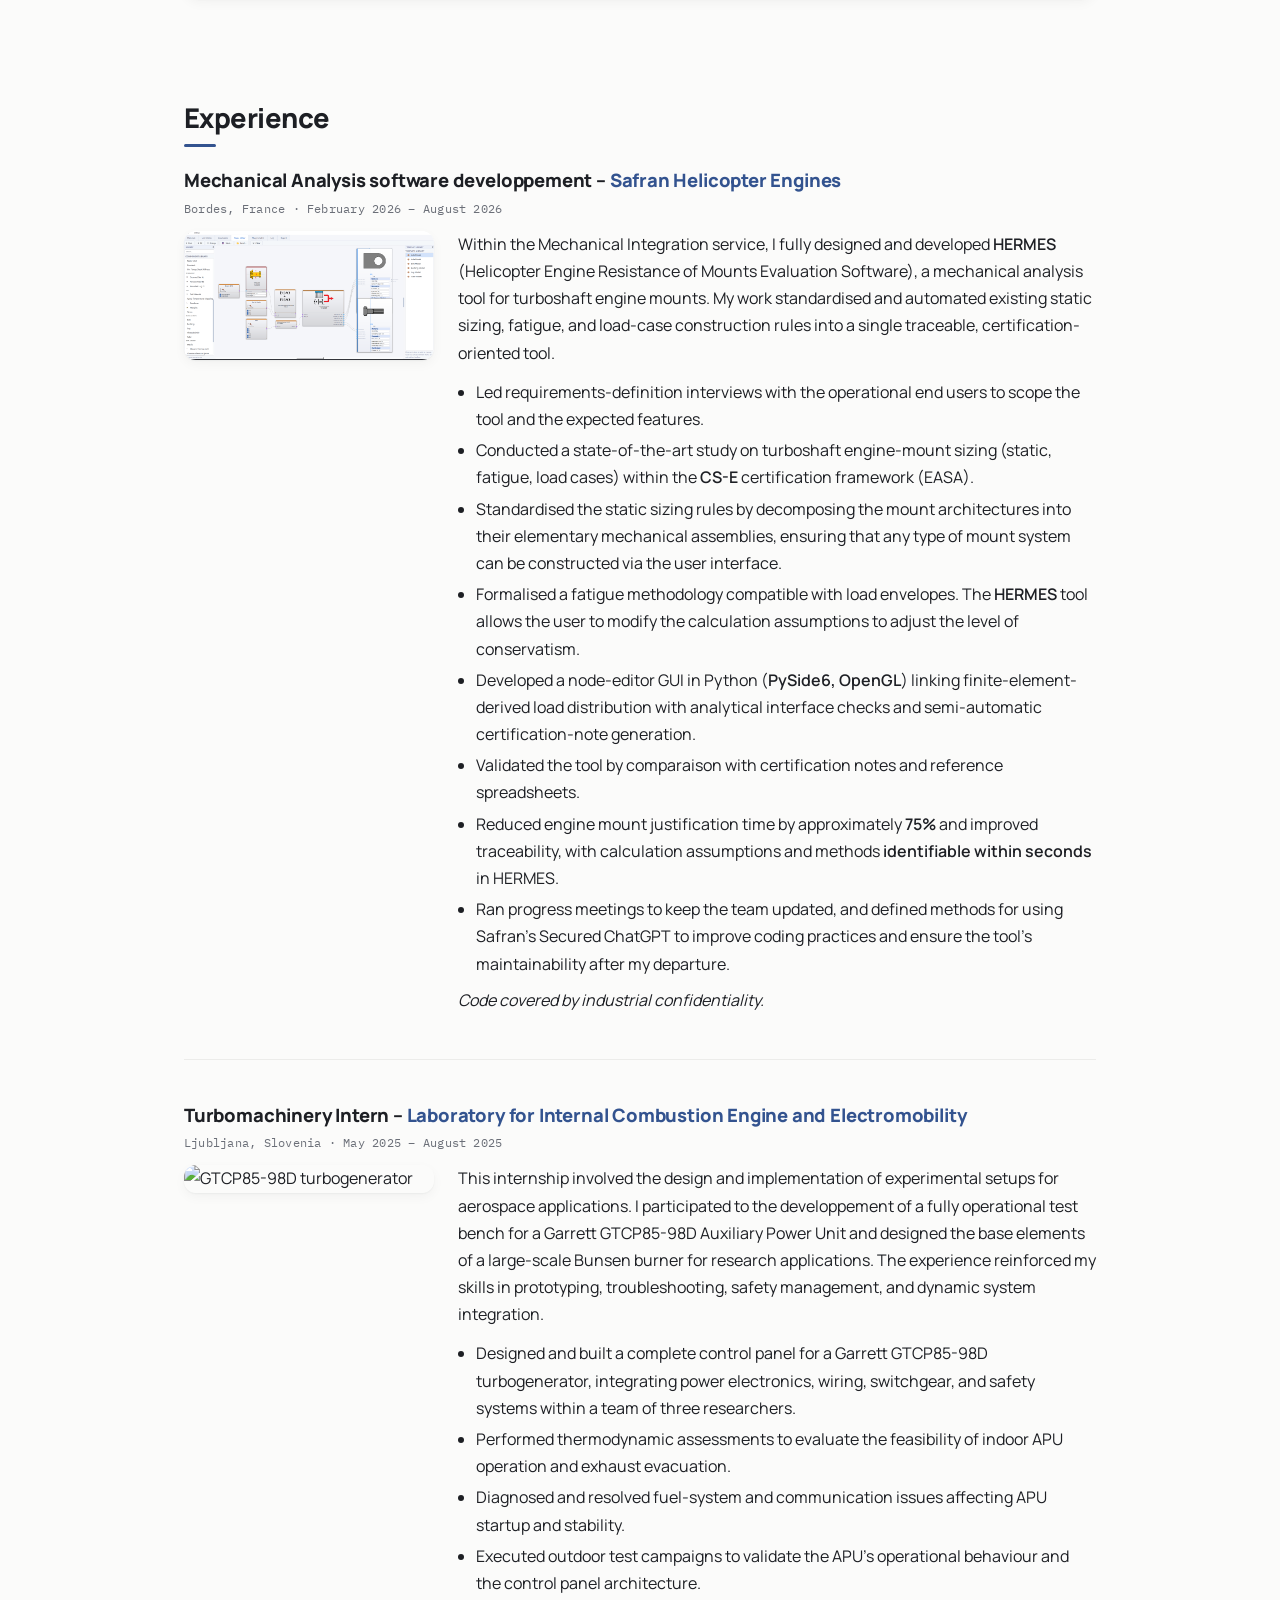
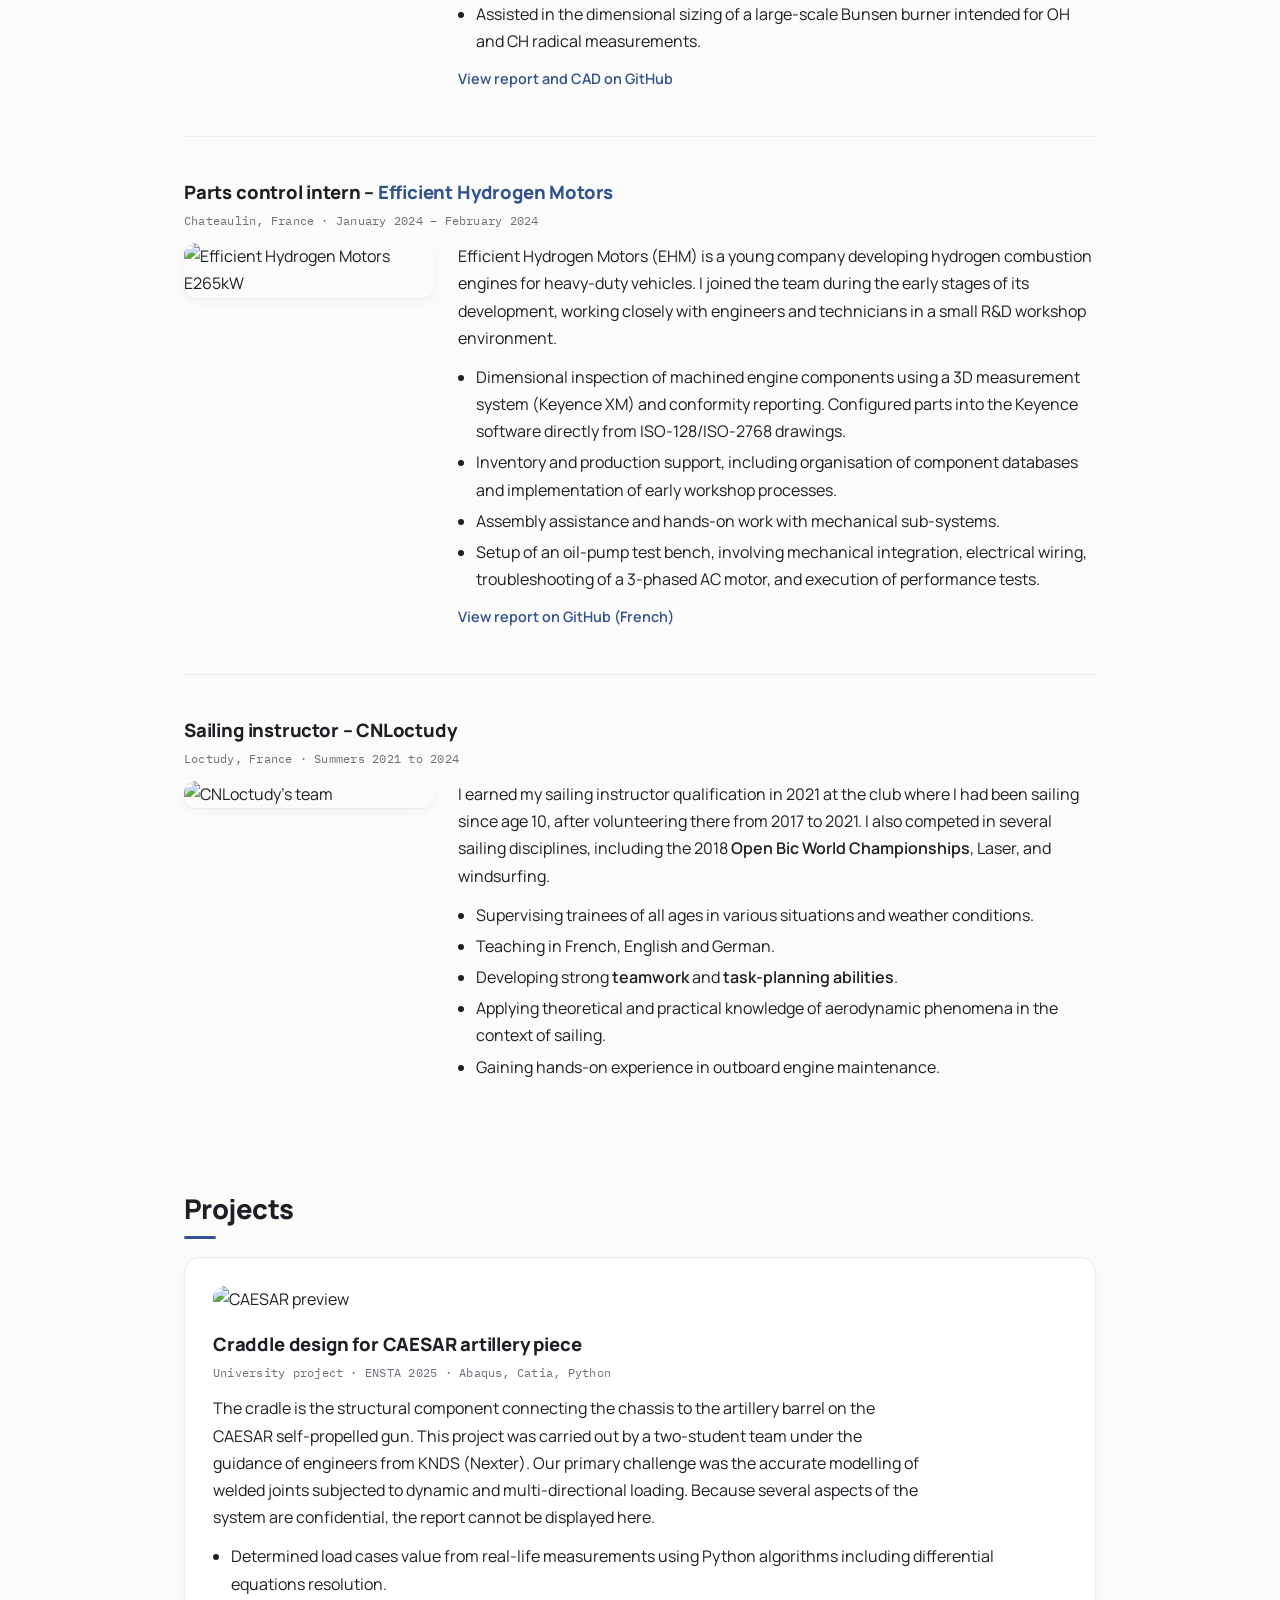
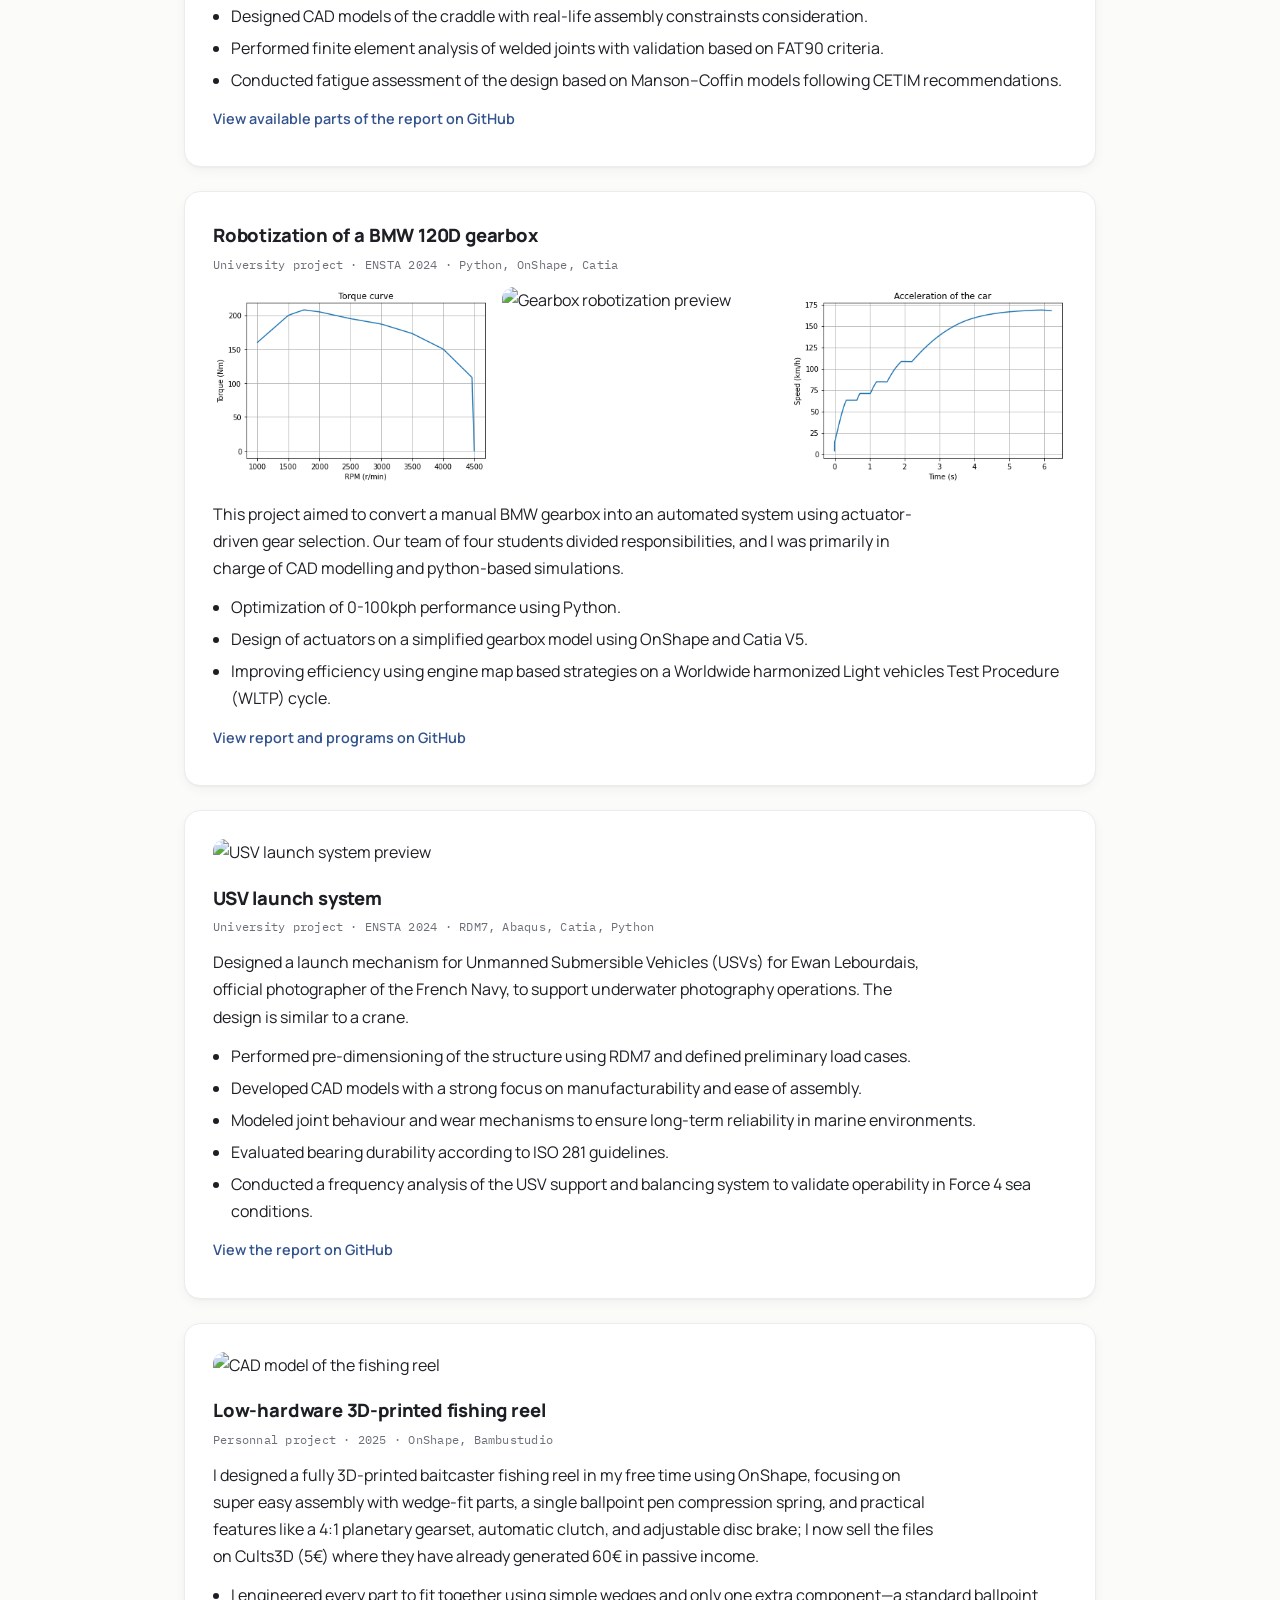
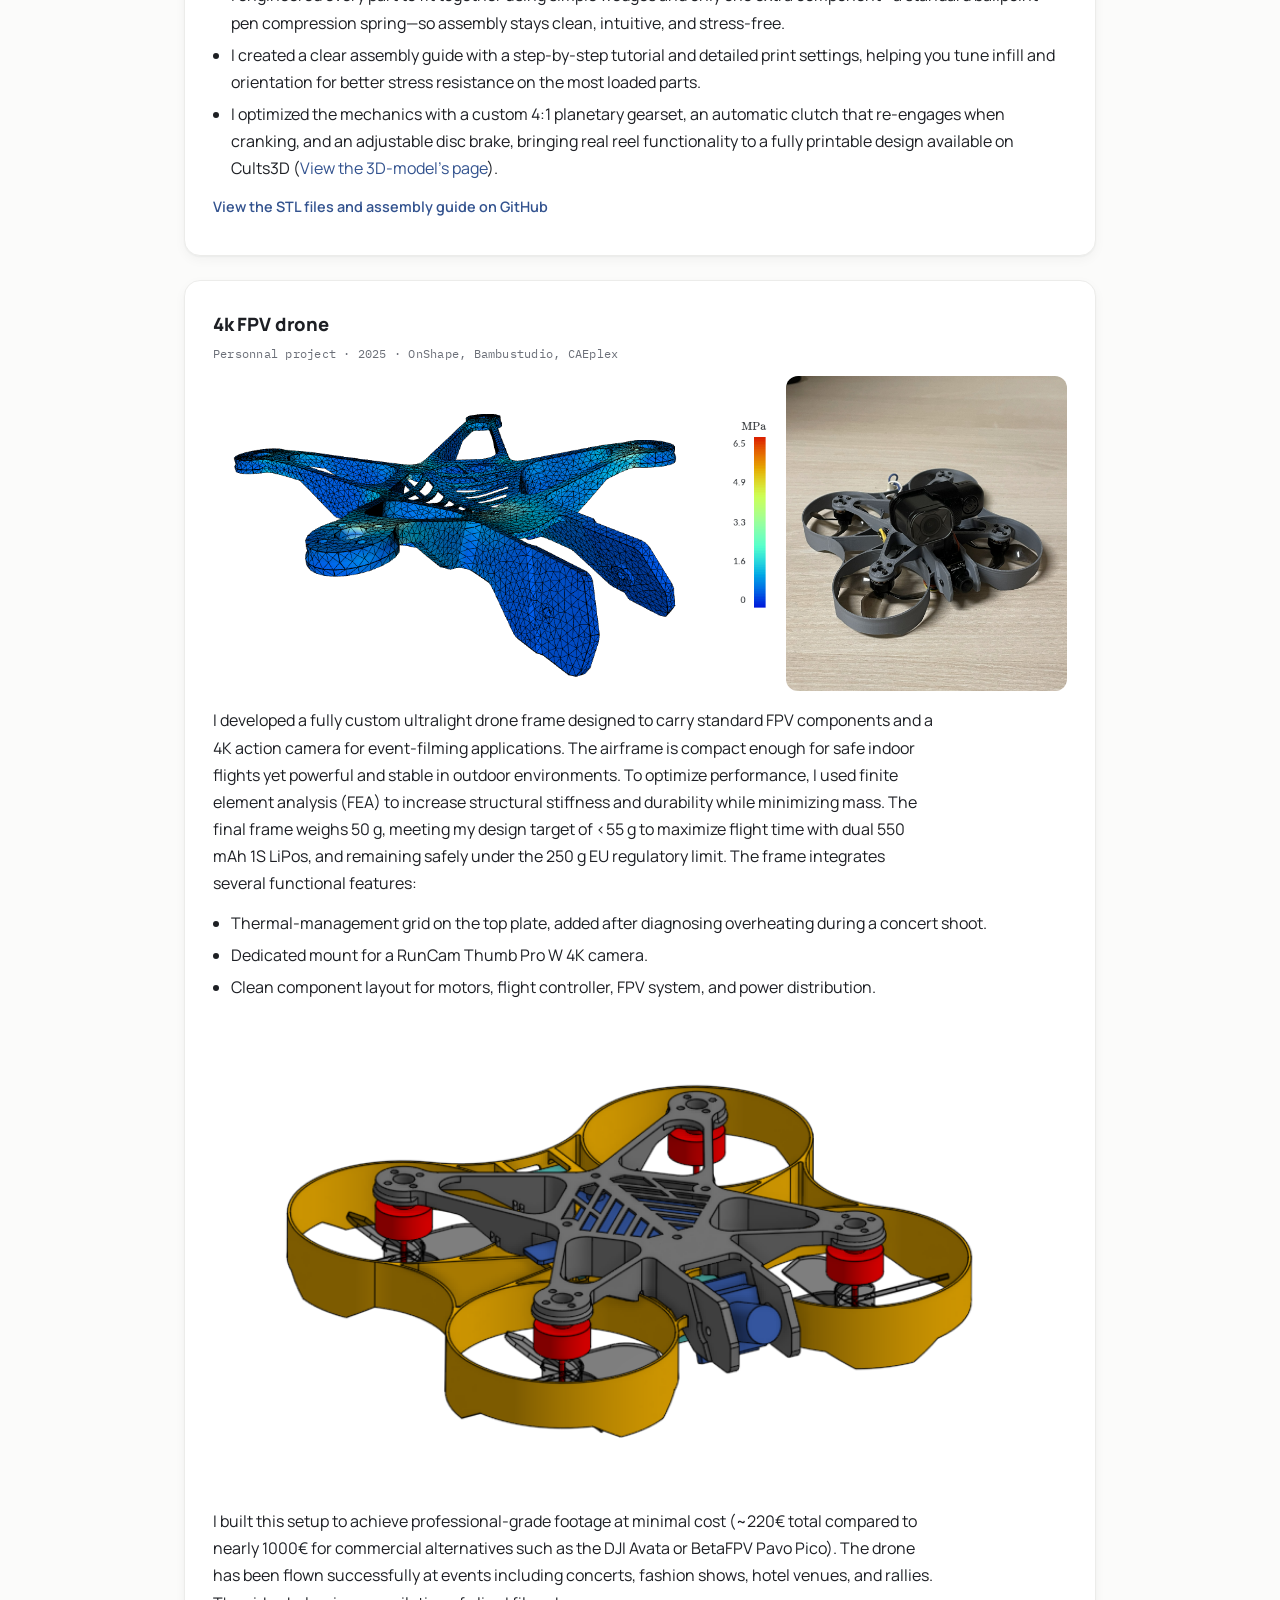
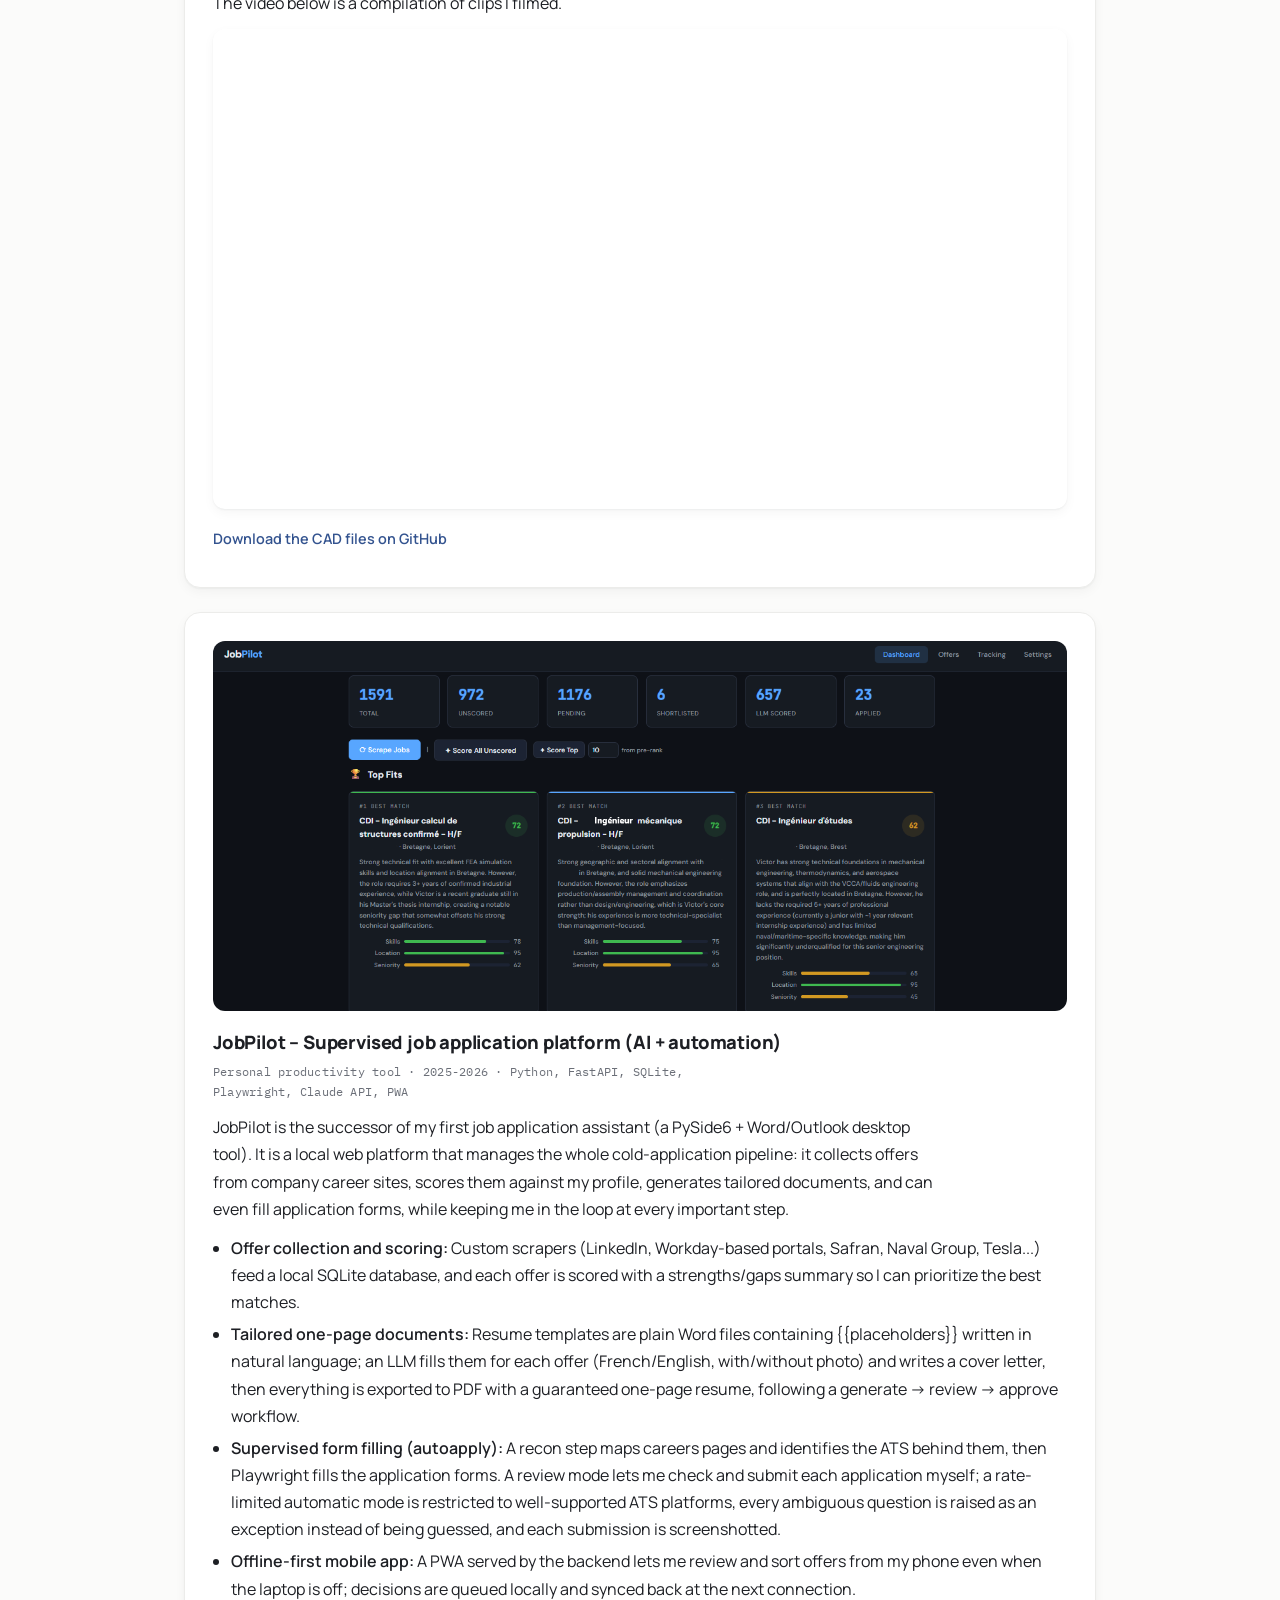
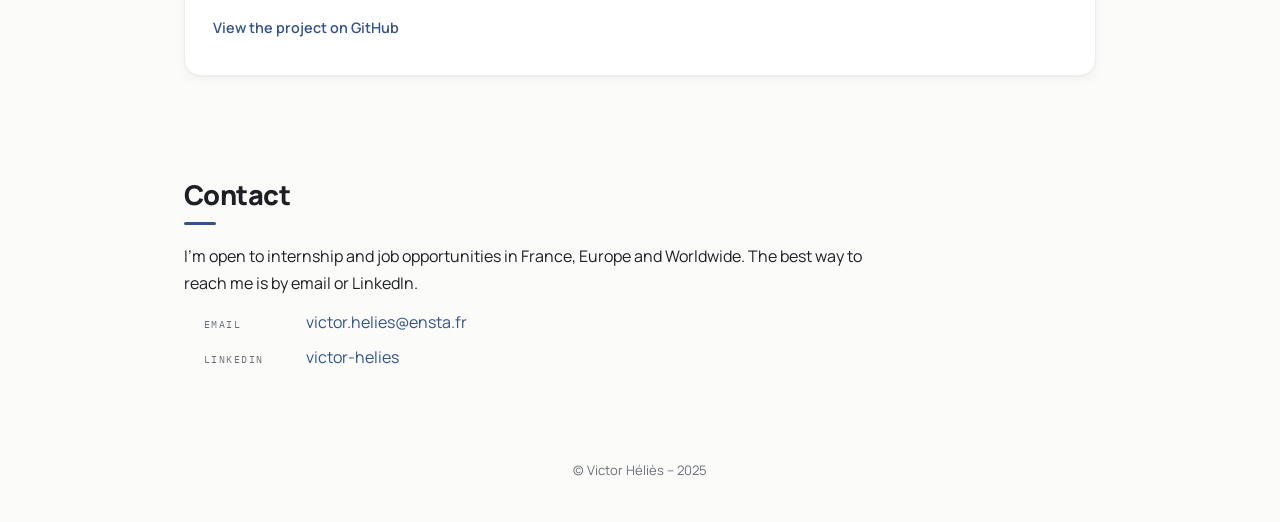
==== commit 844aa8ef: "new drone video" ====
--- a/index.html
+++ b/index.html
@@ -384,7 +384,7 @@
             </p>
             <div class="video-wrap">
               <iframe
-                src="https://www.youtube.com/embed/dd-QNFGnd4s"
+                src="https://www.youtube.com/embed/tAj39sq2qFA"
                 title="FPV drone footage compilation"
                 frameborder="0"
                 allowfullscreen></iframe>
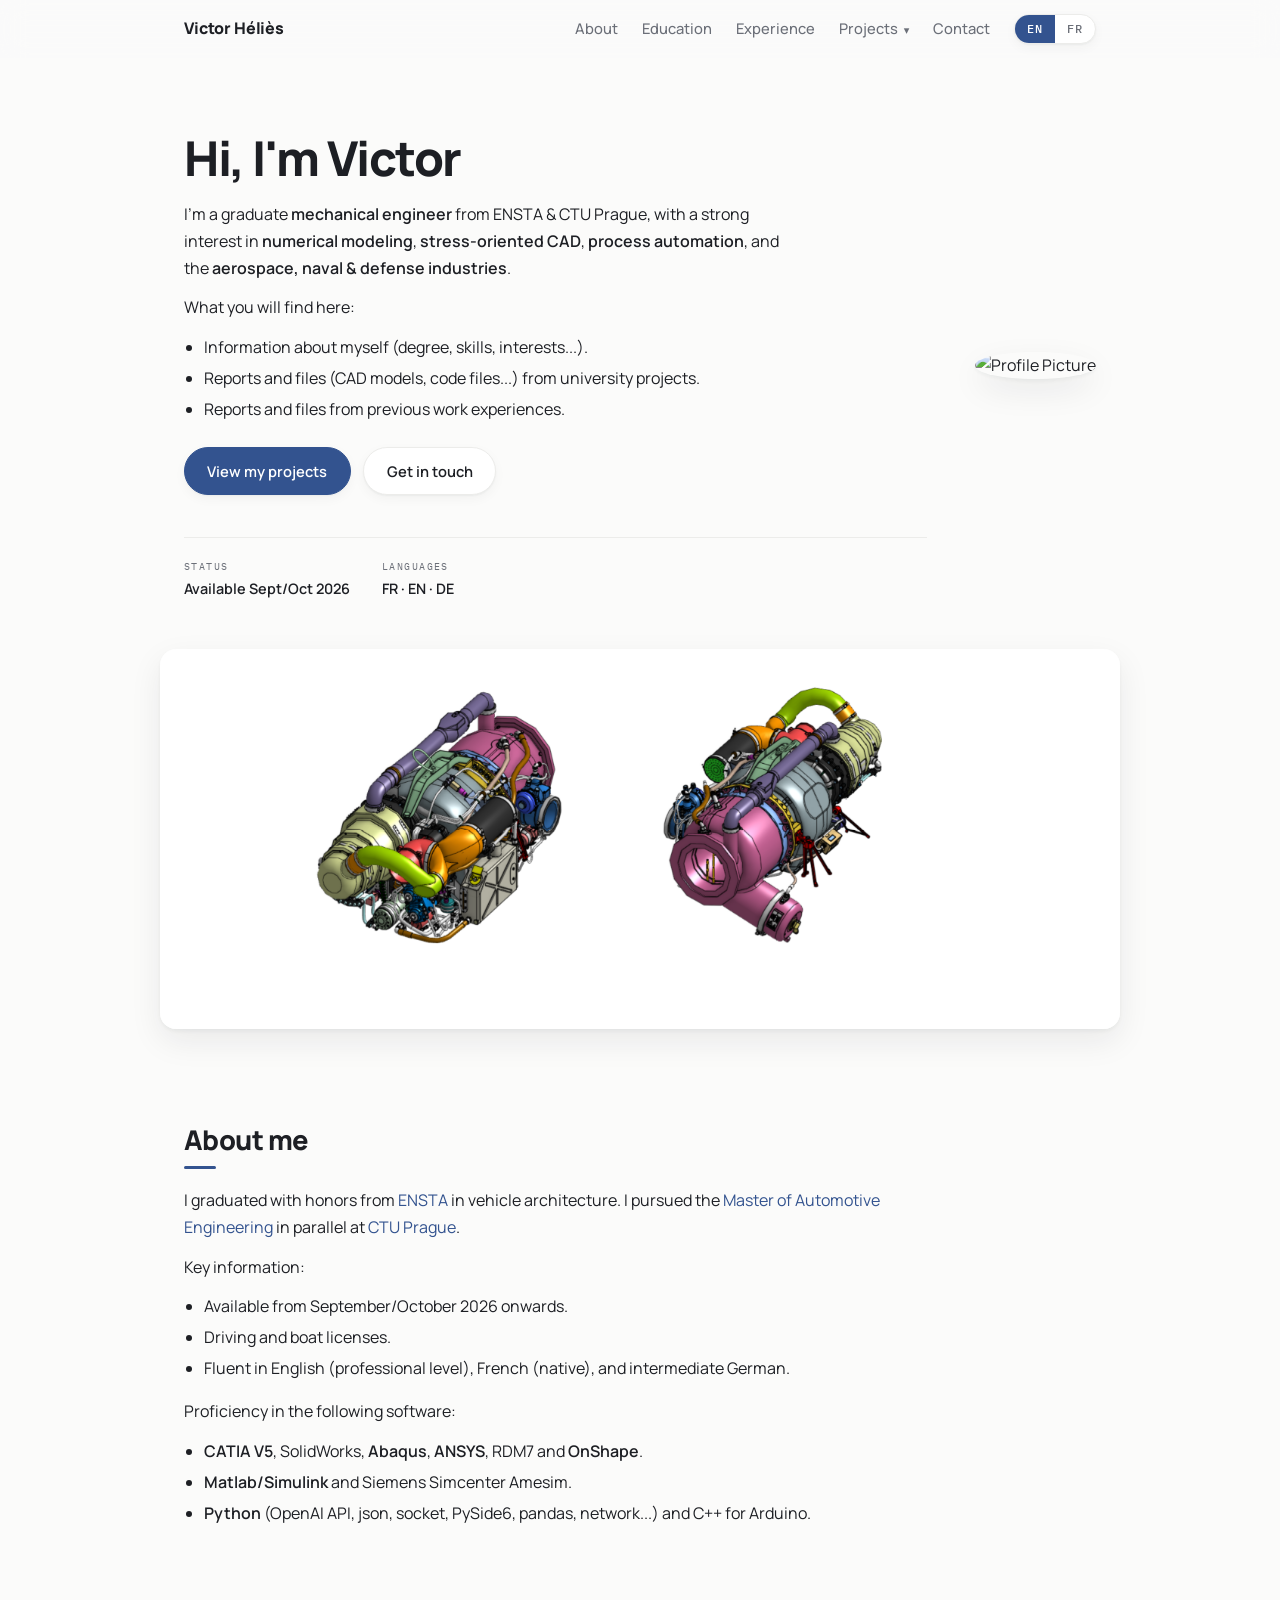
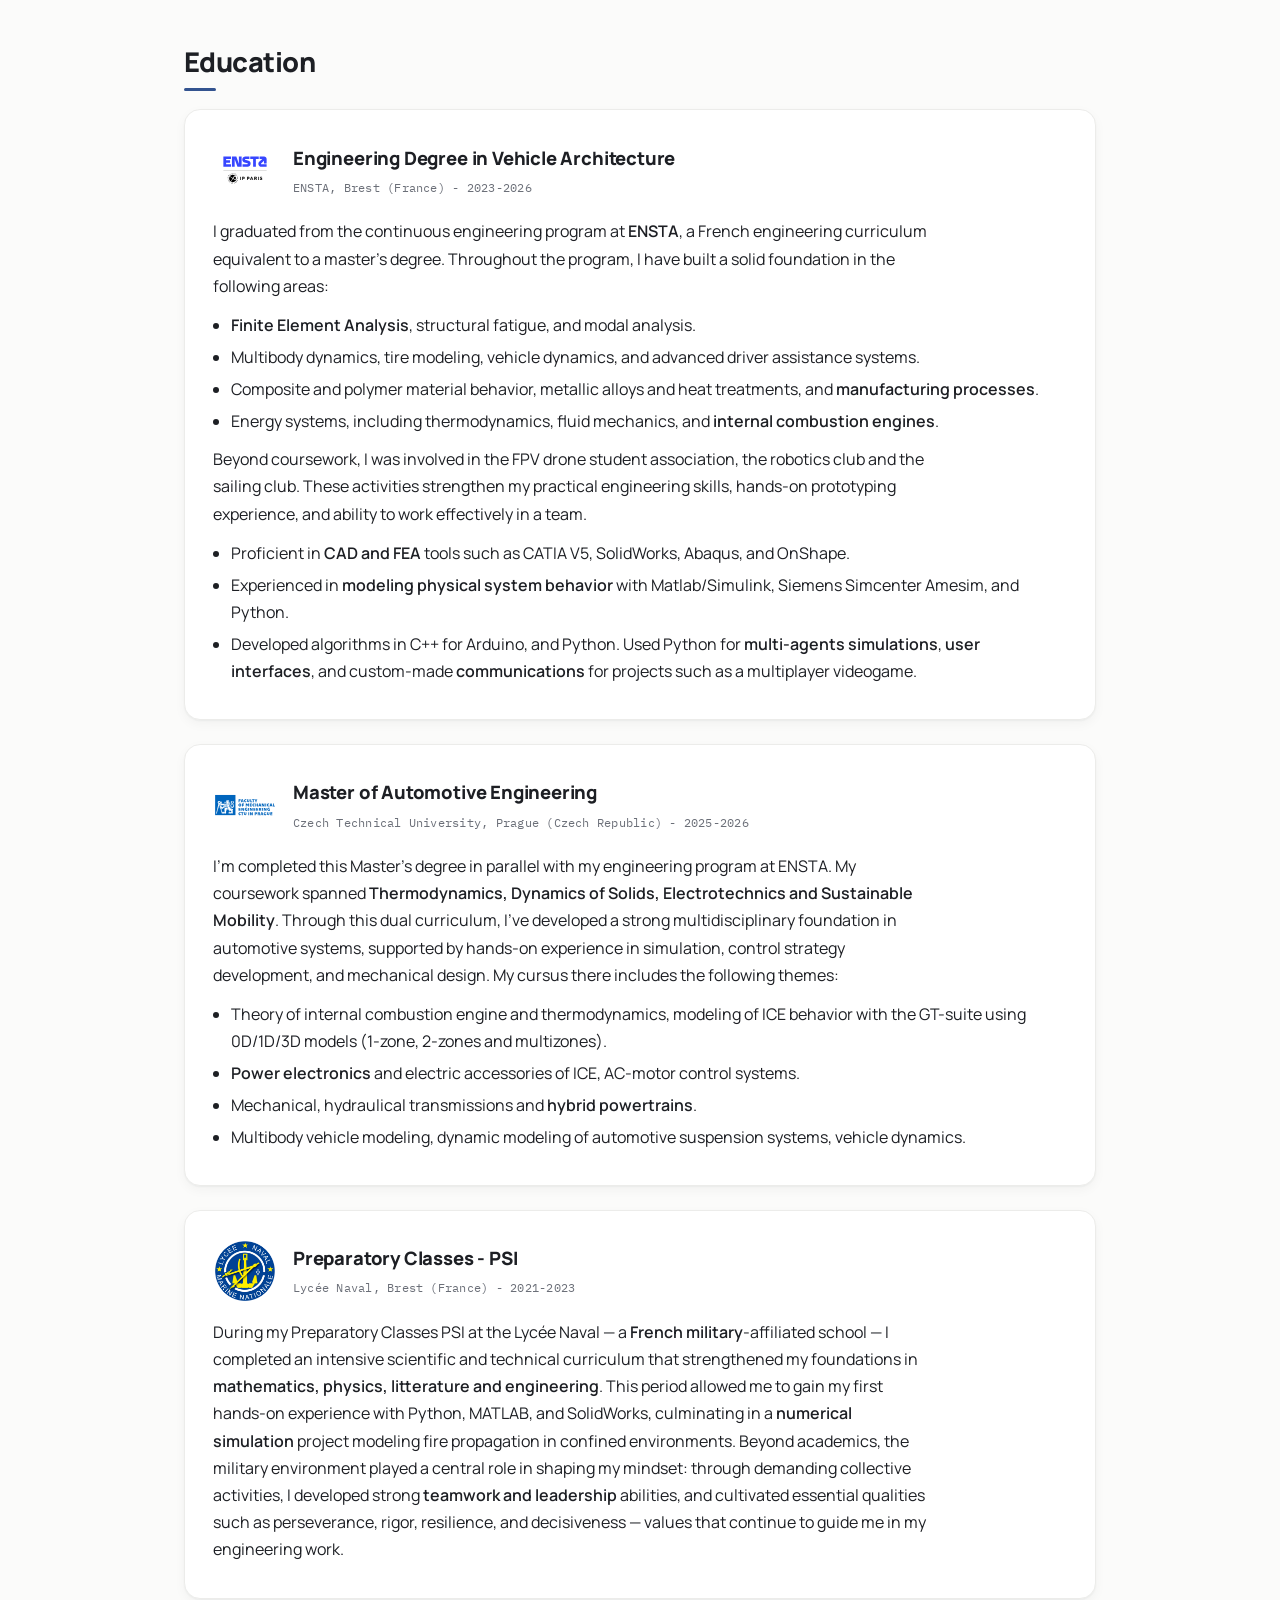
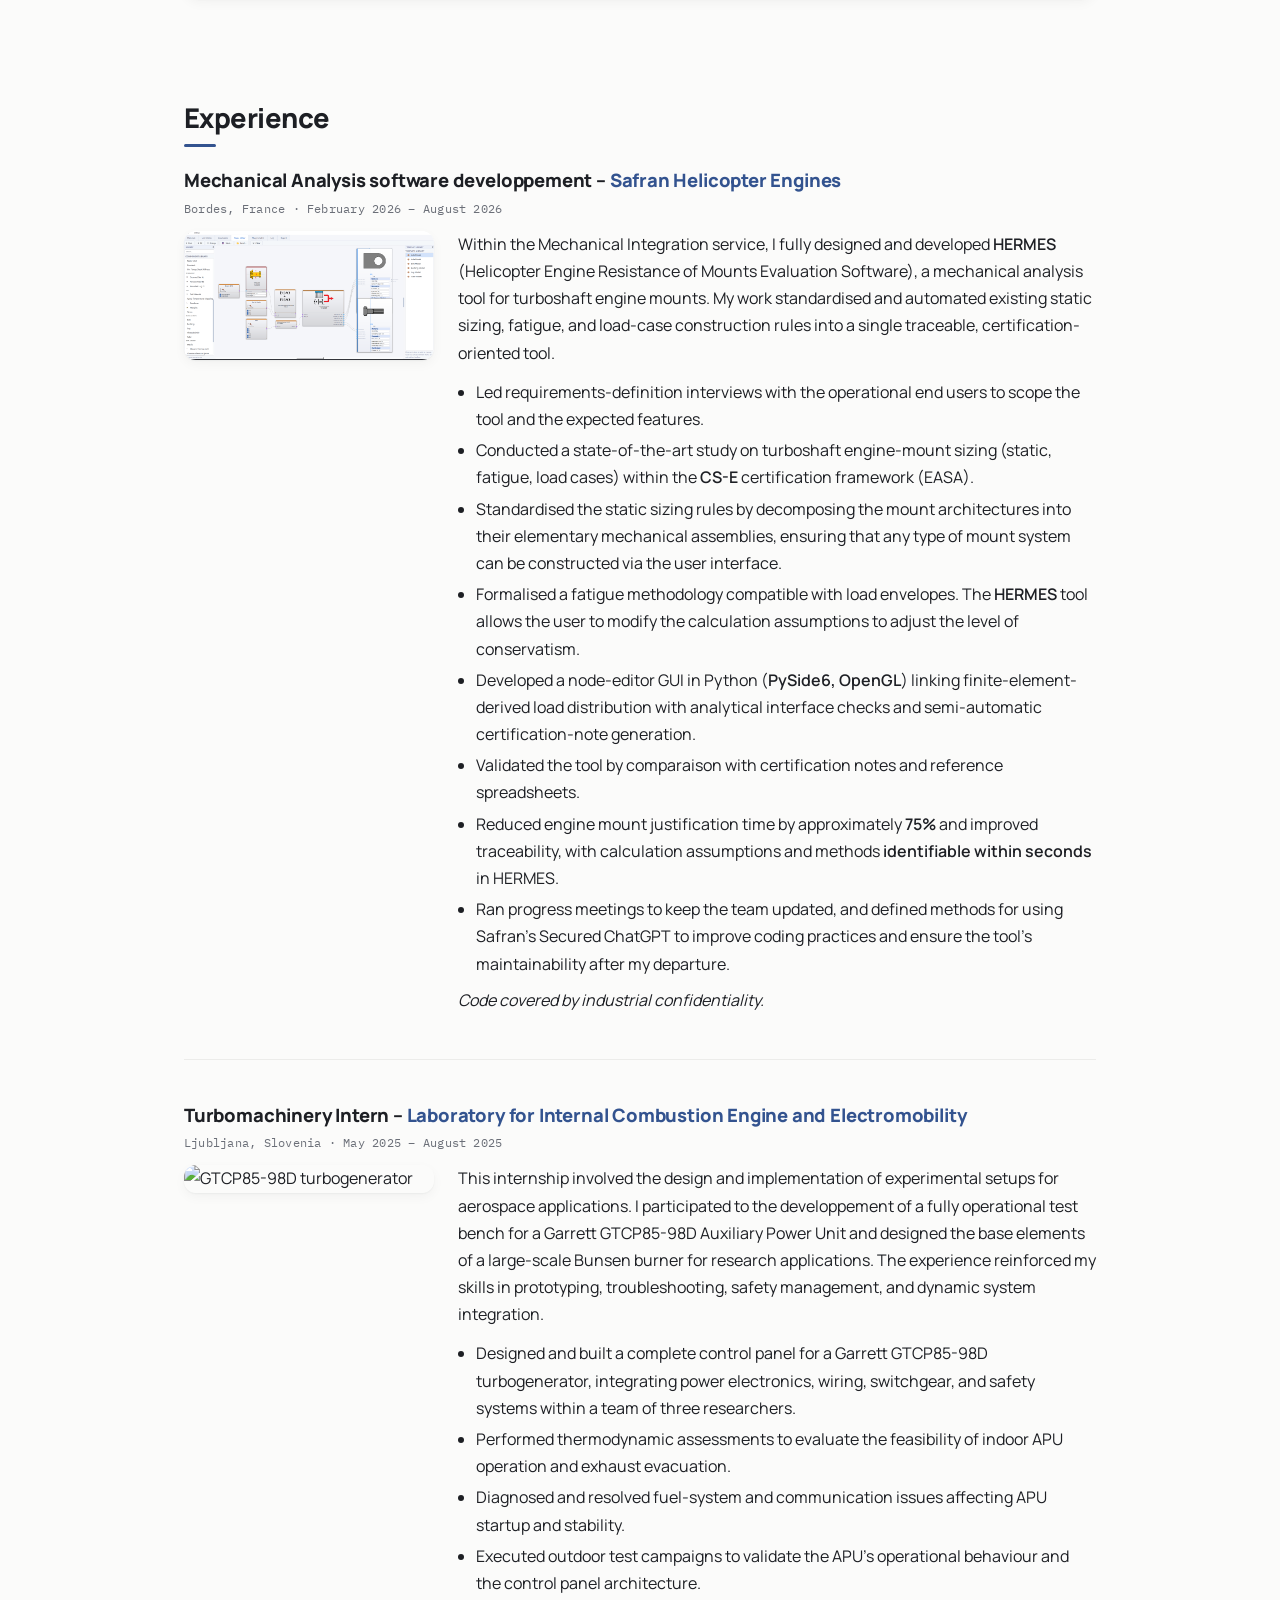
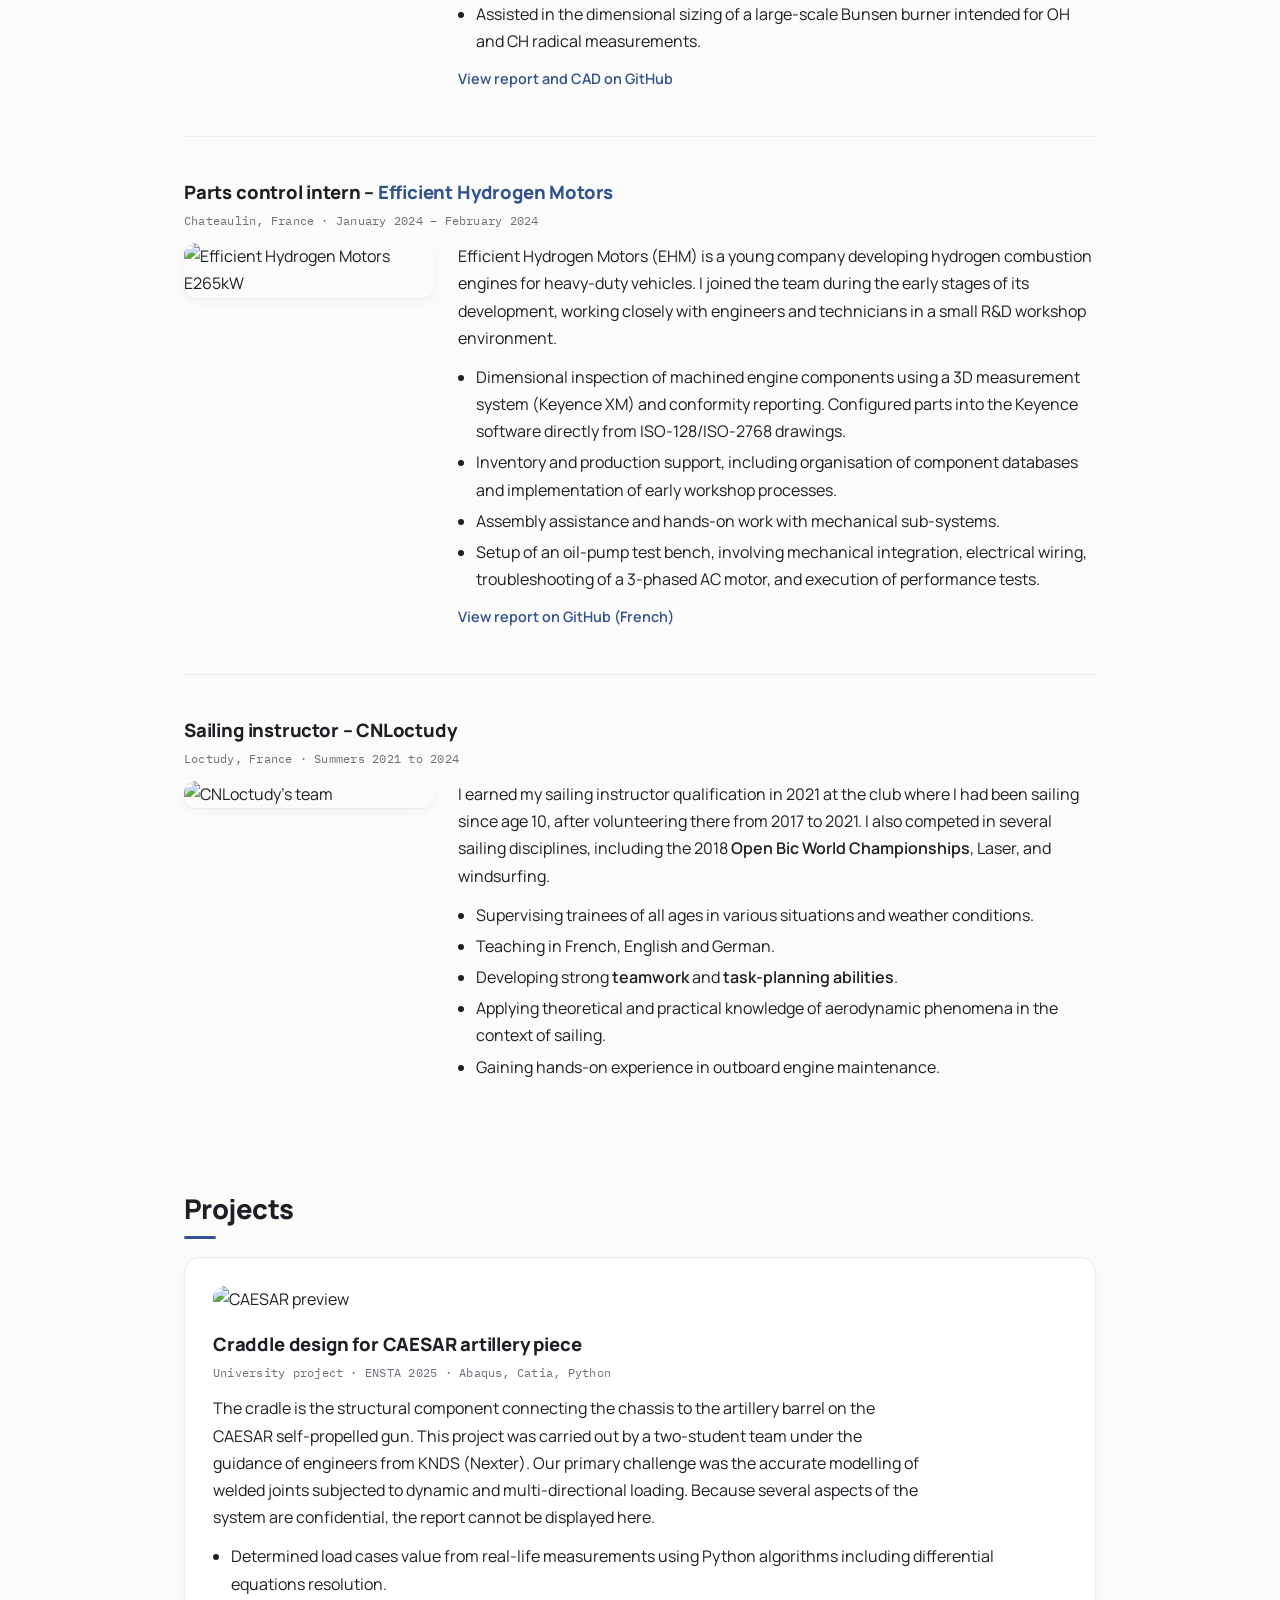
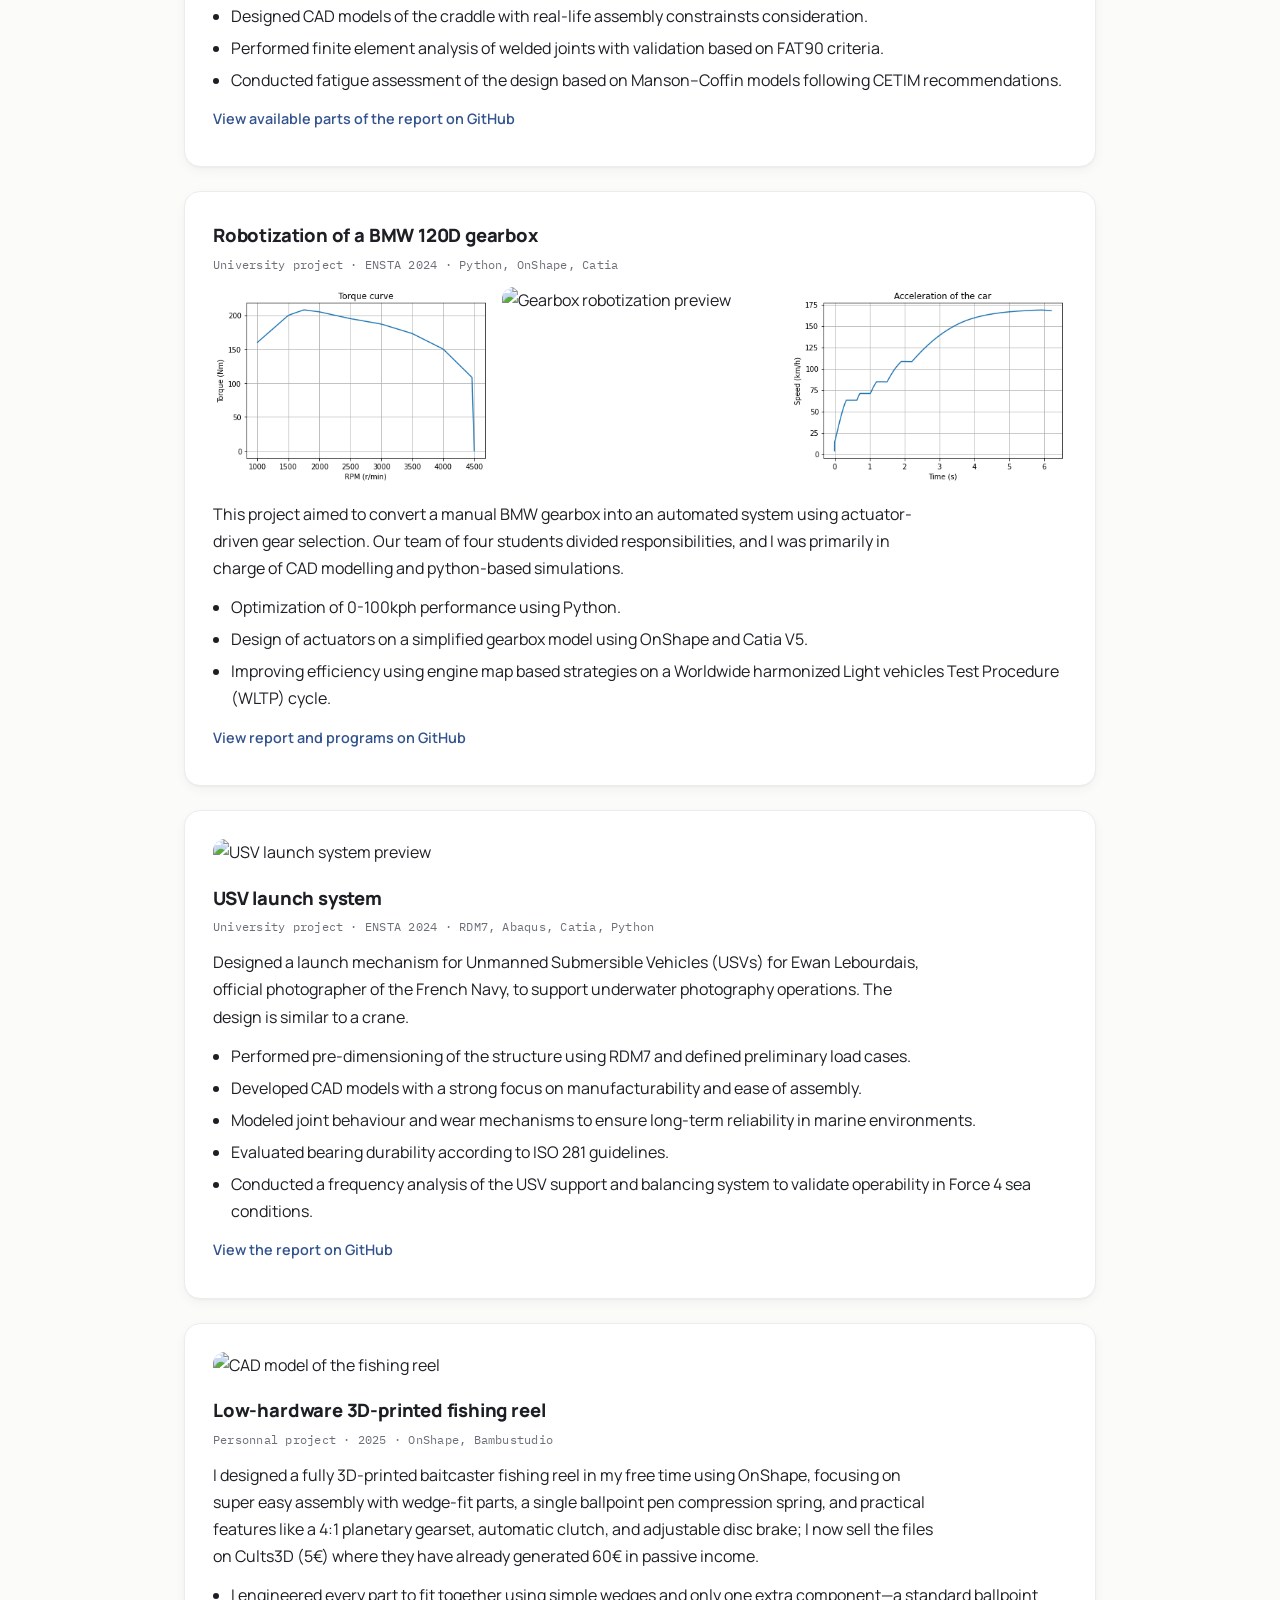
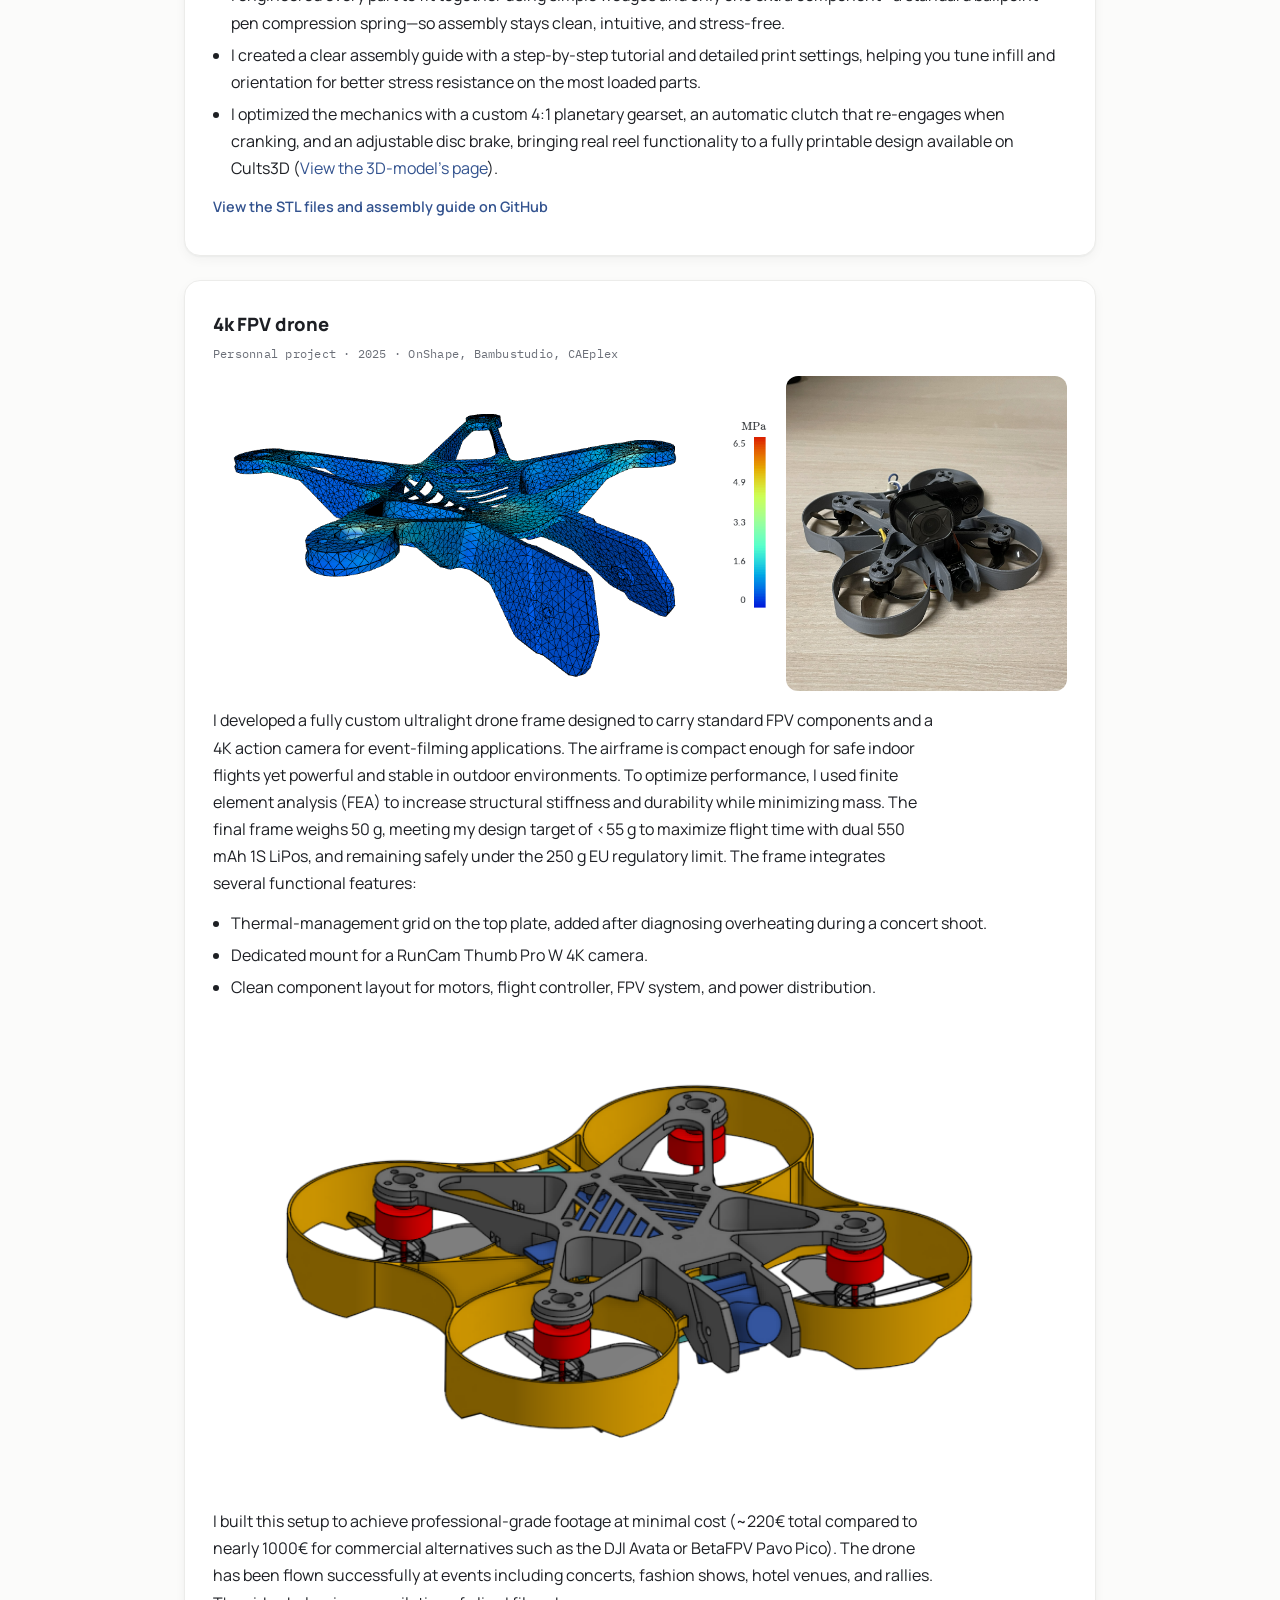
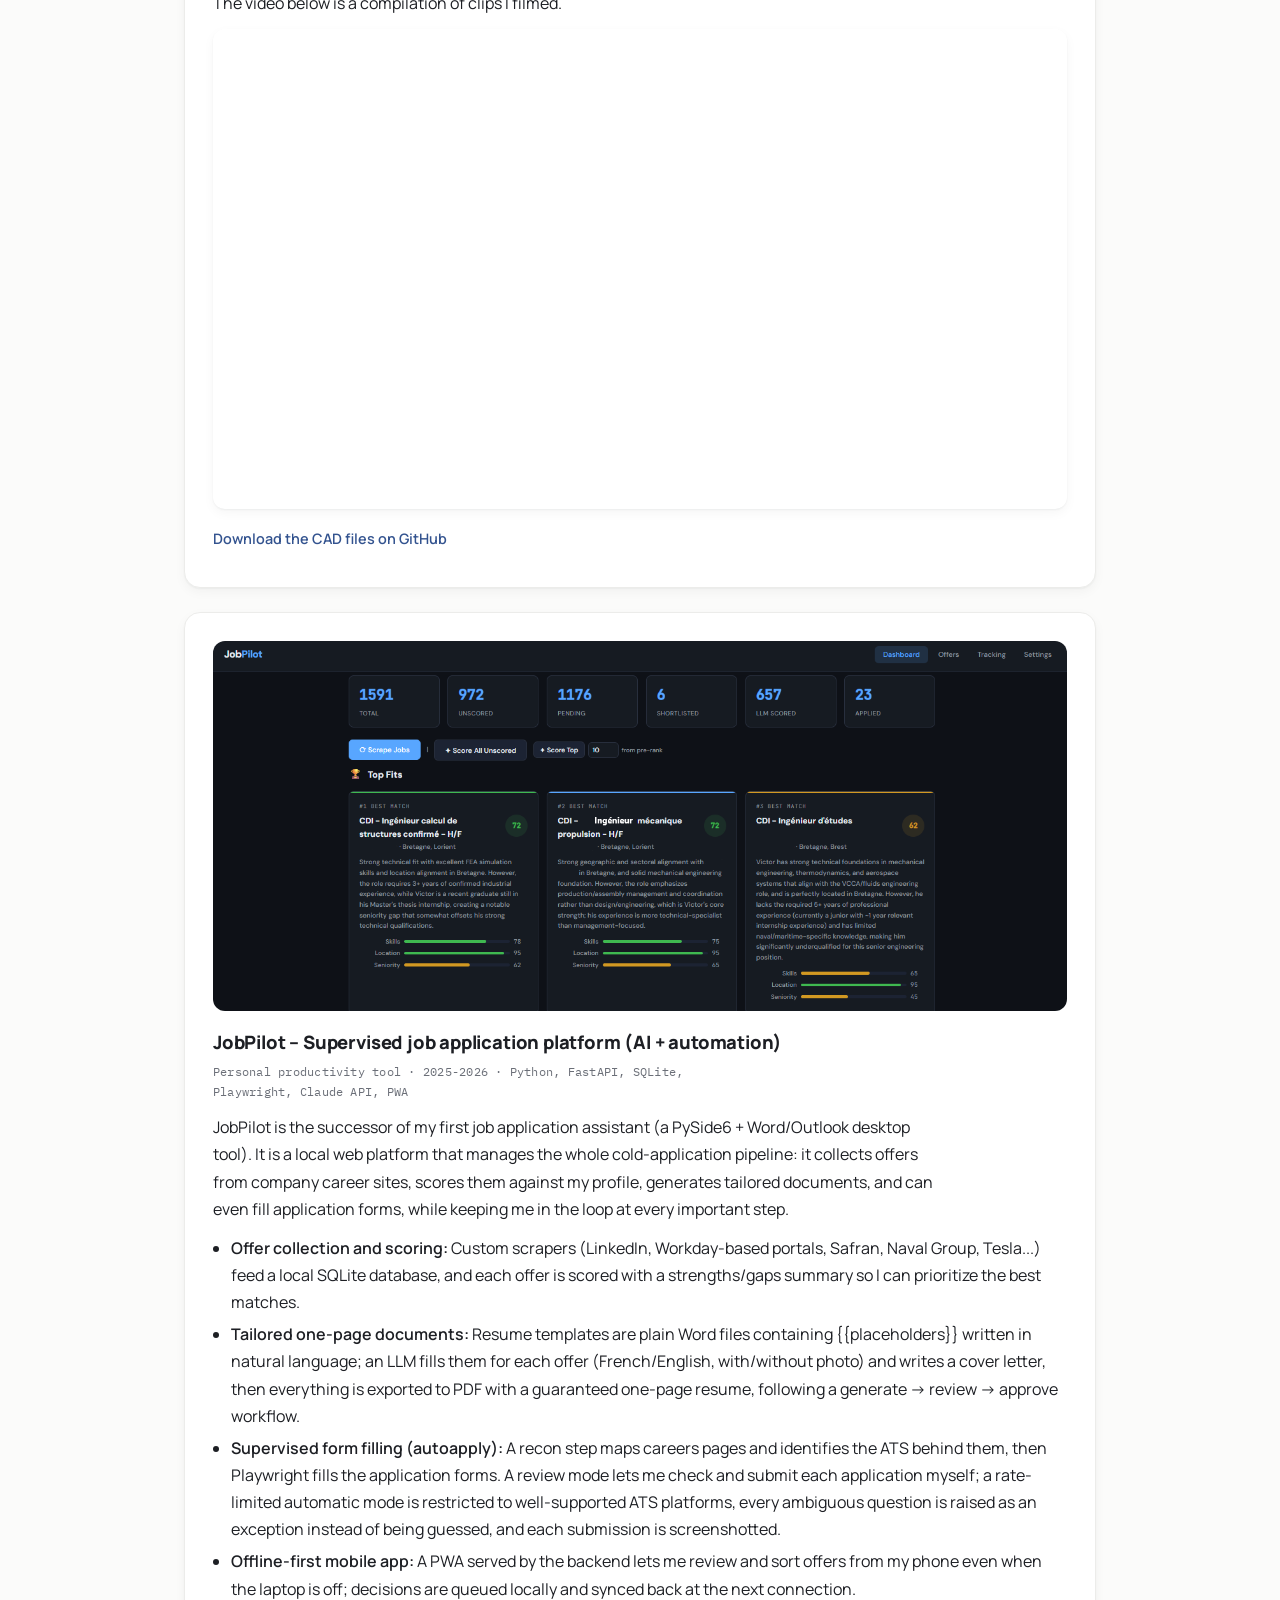
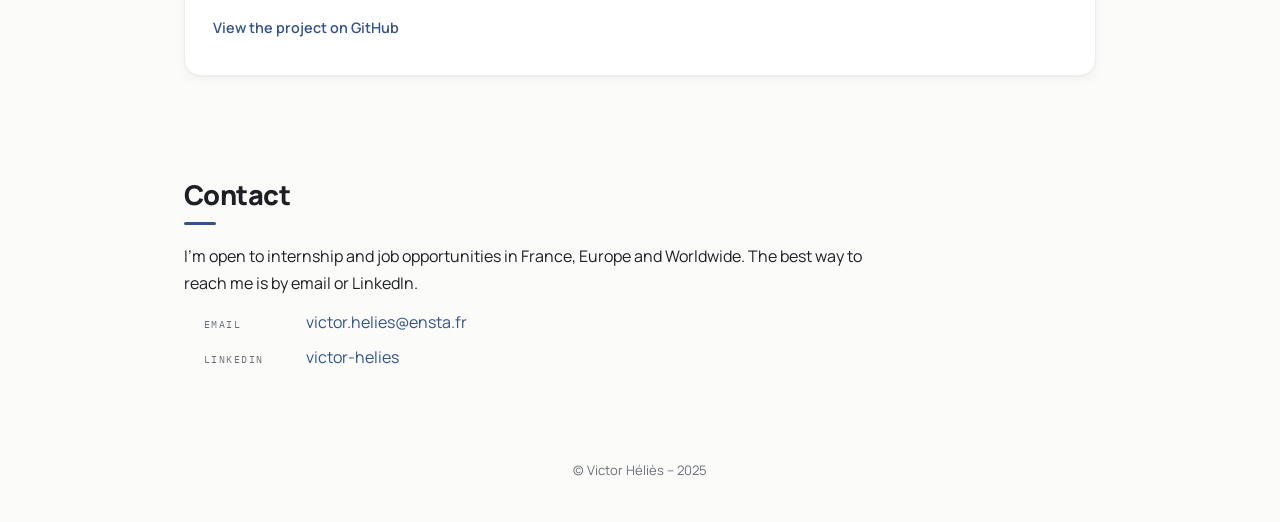
==== commit 5a9e4a75: "Update index.html" ====
--- a/index.html
+++ b/index.html
@@ -51,7 +51,7 @@
         <div class="hero-text">
           <h2 class="anim anim-2">Hi, I'm Victor</h2>
           <p class="anim anim-3">
-            I'm a <strong>mechanical engineer</strong> graduating from ENSTA &amp; CTU Prague, with a strong interest in <strong>numerical modeling</strong>, <strong>stress-oriented CAD</strong>, <strong>process automation</strong>, and the <strong>aerospace, naval &amp; defense industries</strong>.
+            I'm a graduate <strong>mechanical engineer</strong> from ENSTA &amp; CTU Prague, with a strong interest in <strong>numerical modeling</strong>, <strong>stress-oriented CAD</strong>, <strong>process automation</strong>, and the <strong>aerospace, naval &amp; defense industries</strong>.
           </p>
           <p class="list-lead anim anim-3">What you will find here:</p>
           <ul class="anim anim-3">
@@ -95,8 +95,8 @@
         <h2 class="reveal">About me</h2>
         <div class="reveal">
           <p>
-            I'm a final year master's student, currently enrolled at <a href="https://www.ensta.fr/" target="_blank" rel="noopener">ENSTA</a> in vehicle architecture.
-            I'm pursuing the <a href="https://www.mae.cvut.cz/" target="_blank" rel="noopener">Master of Automotive Engineering</a> in parallel at <a href="https://www.cvut.cz/en" target="_blank" rel="noopener">CTU Prague</a>.
+            I graduated with honors from <a href="https://www.ensta.fr/" target="_blank" rel="noopener">ENSTA</a> in vehicle architecture.
+            I pursued the <a href="https://www.mae.cvut.cz/" target="_blank" rel="noopener">Master of Automotive Engineering</a> in parallel at <a href="https://www.cvut.cz/en" target="_blank" rel="noopener">CTU Prague</a>.
           </p>
           <p class="list-lead">Key information:</p>
           <ul>
@@ -127,14 +127,14 @@
                 <p class="meta">ENSTA, Brest (France) - 2023-2026</p>
               </div>
             </div>
-            <p>I am currently studying in the continuous engineering program at <strong>ENSTA</strong>, a French engineering curriculum equivalent to a master’s degree. Throughout the program, I have built a solid foundation in the following areas:</p>
+            <p>I graduated from the continuous engineering program at <strong>ENSTA</strong>, a French engineering curriculum equivalent to a master’s degree. Throughout the program, I have built a solid foundation in the following areas:</p>
             <ul>
               <li><strong>Finite Element Analysis</strong>, structural fatigue, and modal analysis.</li>
               <li>Multibody dynamics, tire modeling, vehicle dynamics, and advanced driver assistance systems.</li>
               <li>Composite and polymer material behavior, metallic alloys and heat treatments, and <strong>manufacturing processes</strong>.</li>
               <li>Energy systems, including thermodynamics, fluid mechanics, and <strong>internal combustion engines</strong>.</li>
             </ul>
-            <p>Beyond coursework, I am involved in the FPV drone student association and the robotics club. These activities strengthen my practical engineering skills, hands-on prototyping experience, and ability to work effectively in a team.</p>
+            <p>Beyond coursework, I was involved in the FPV drone student association, the robotics club and the sailing club. These activities strengthen my practical engineering skills, hands-on prototyping experience, and ability to work effectively in a team.</p>
             <ul>
               <li>Proficient in <strong>CAD and FEA</strong> tools such as CATIA V5, SolidWorks, Abaqus, and OnShape.</li>
               <li>Experienced in <strong>modeling physical system behavior</strong> with Matlab/Simulink, Siemens Simcenter Amesim, and Python.</li>
@@ -149,7 +149,7 @@
                 <p class="meta">Czech Technical University, Prague (Czech Republic) - 2025-2026</p>
               </div>
             </div>
-            <p>I'm currently completing this Master’s degree in parallel with my engineering program at ENSTA My coursework spans <strong>Thermodynamics, Dynamics of Solids, Electrotechnics and Sustainable Mobility</strong>. Through this dual curriculum, I’ve developed a strong multidisciplinary foundation in automotive systems, supported by hands-on experience in simulation, control strategy development, and mechanical design. My cursus there includes the following themes:</p>
+            <p>I'm completed this Master’s degree in parallel with my engineering program at ENSTA. My coursework spanned <strong>Thermodynamics, Dynamics of Solids, Electrotechnics and Sustainable Mobility</strong>. Through this dual curriculum, I’ve developed a strong multidisciplinary foundation in automotive systems, supported by hands-on experience in simulation, control strategy development, and mechanical design. My cursus there includes the following themes:</p>
             <ul>
               <li>Theory of internal combustion engine and thermodynamics, modeling of ICE behavior with the GT-suite using 0D/1D/3D models (1-zone, 2-zones and multizones).</li>
               <li><strong>Power electronics</strong> and electric accessories of ICE, AC-motor control systems.</li>
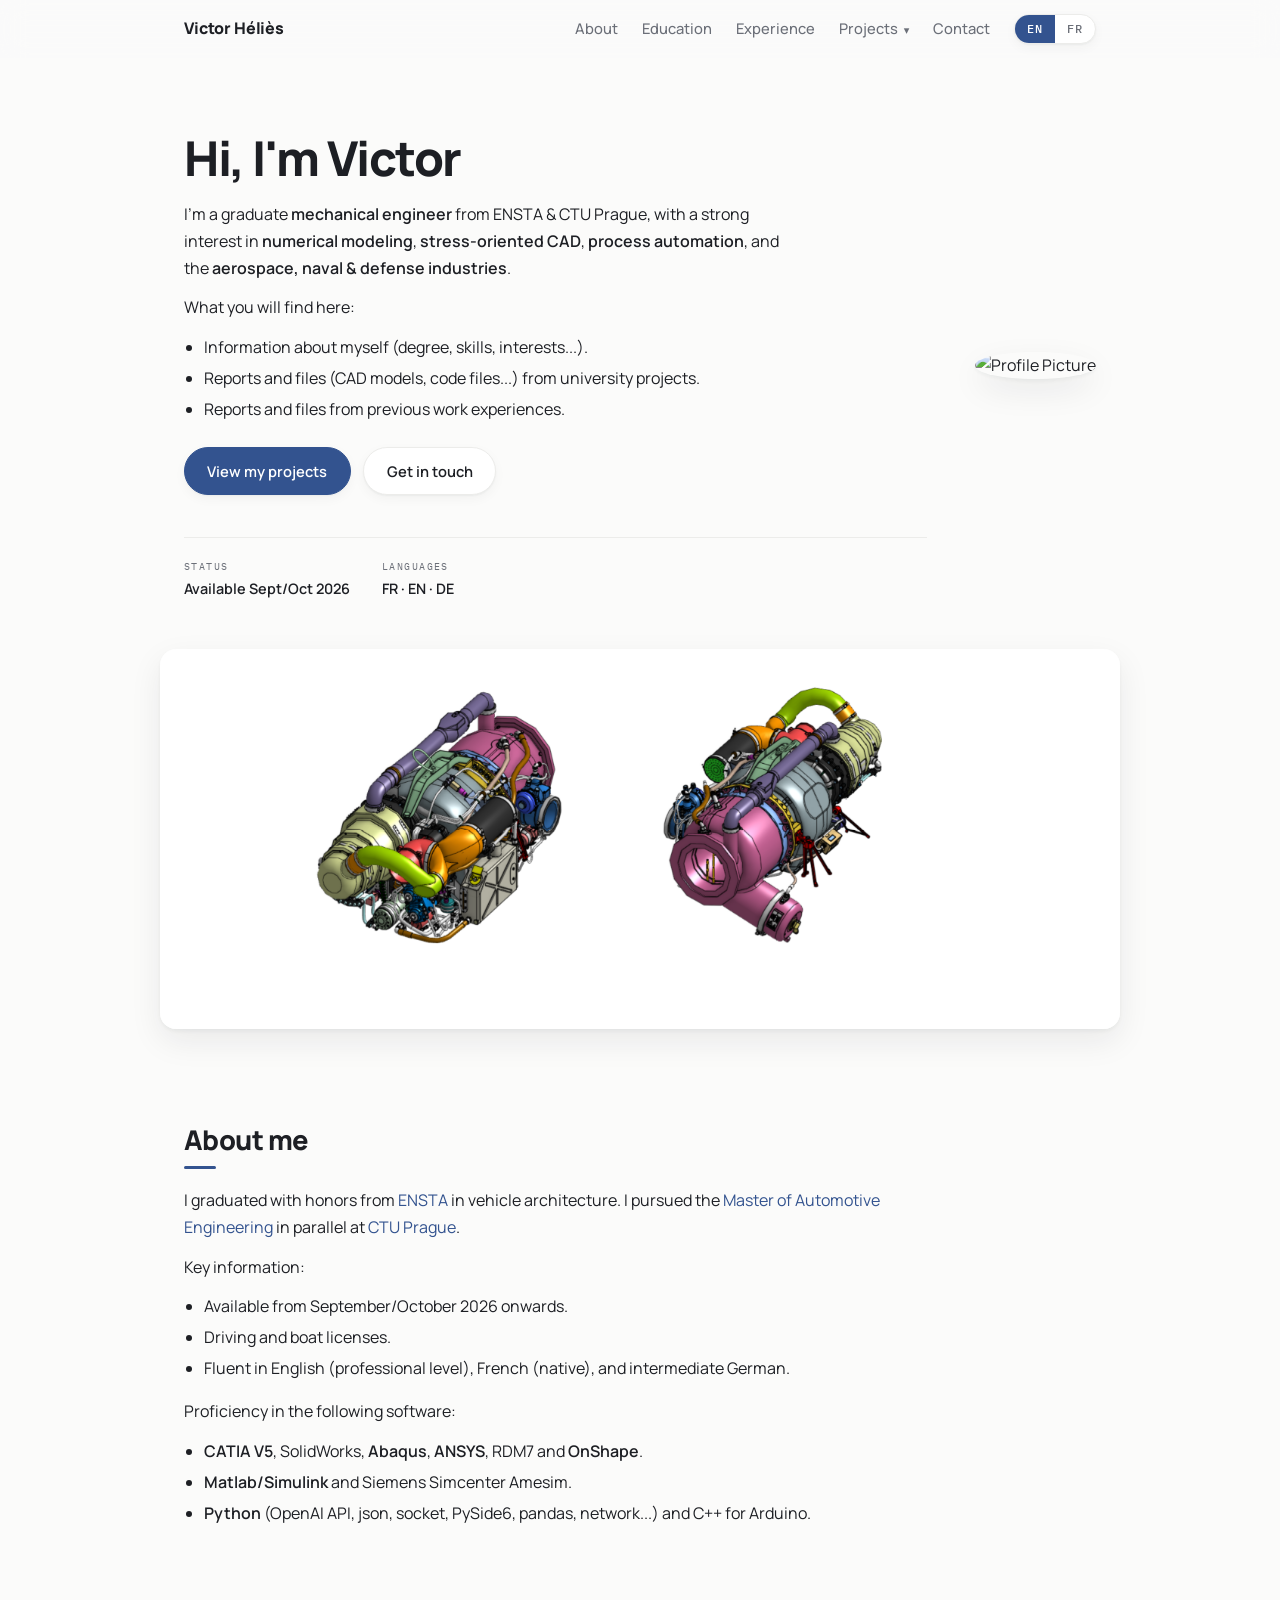
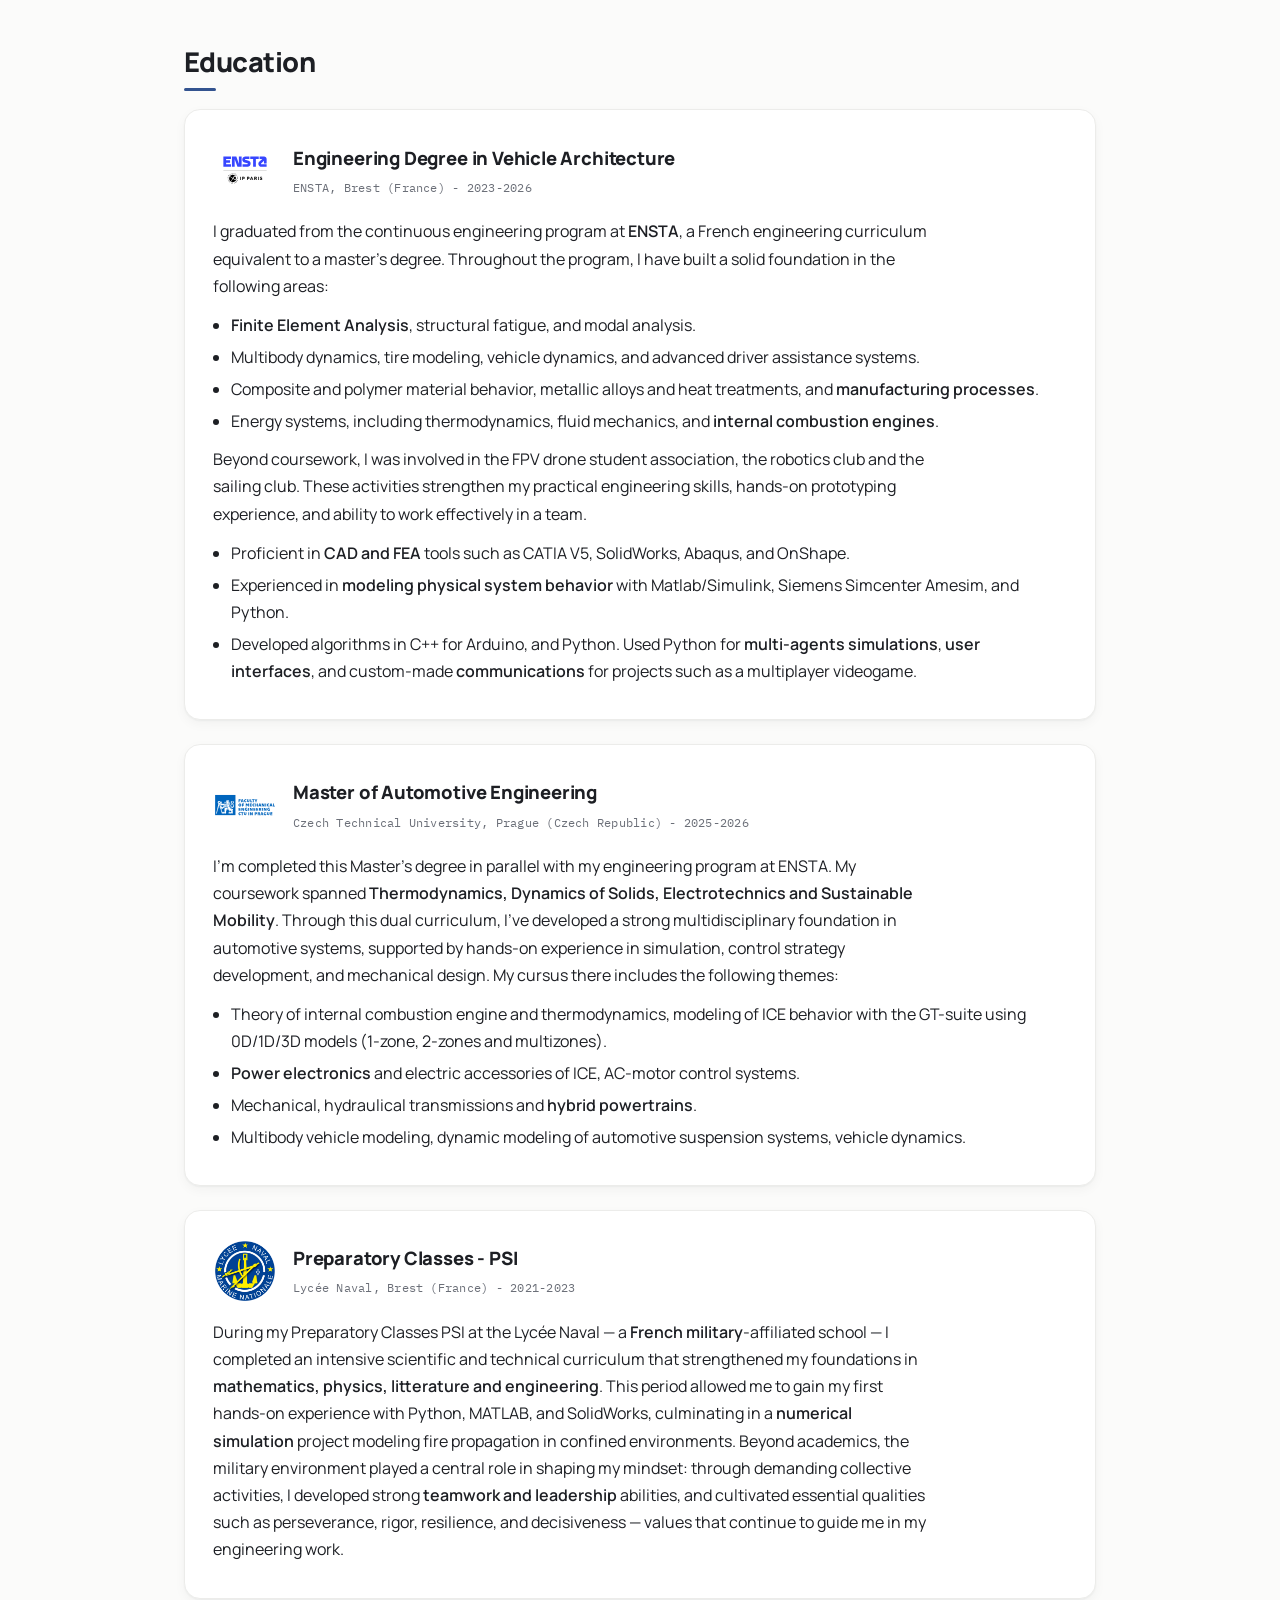
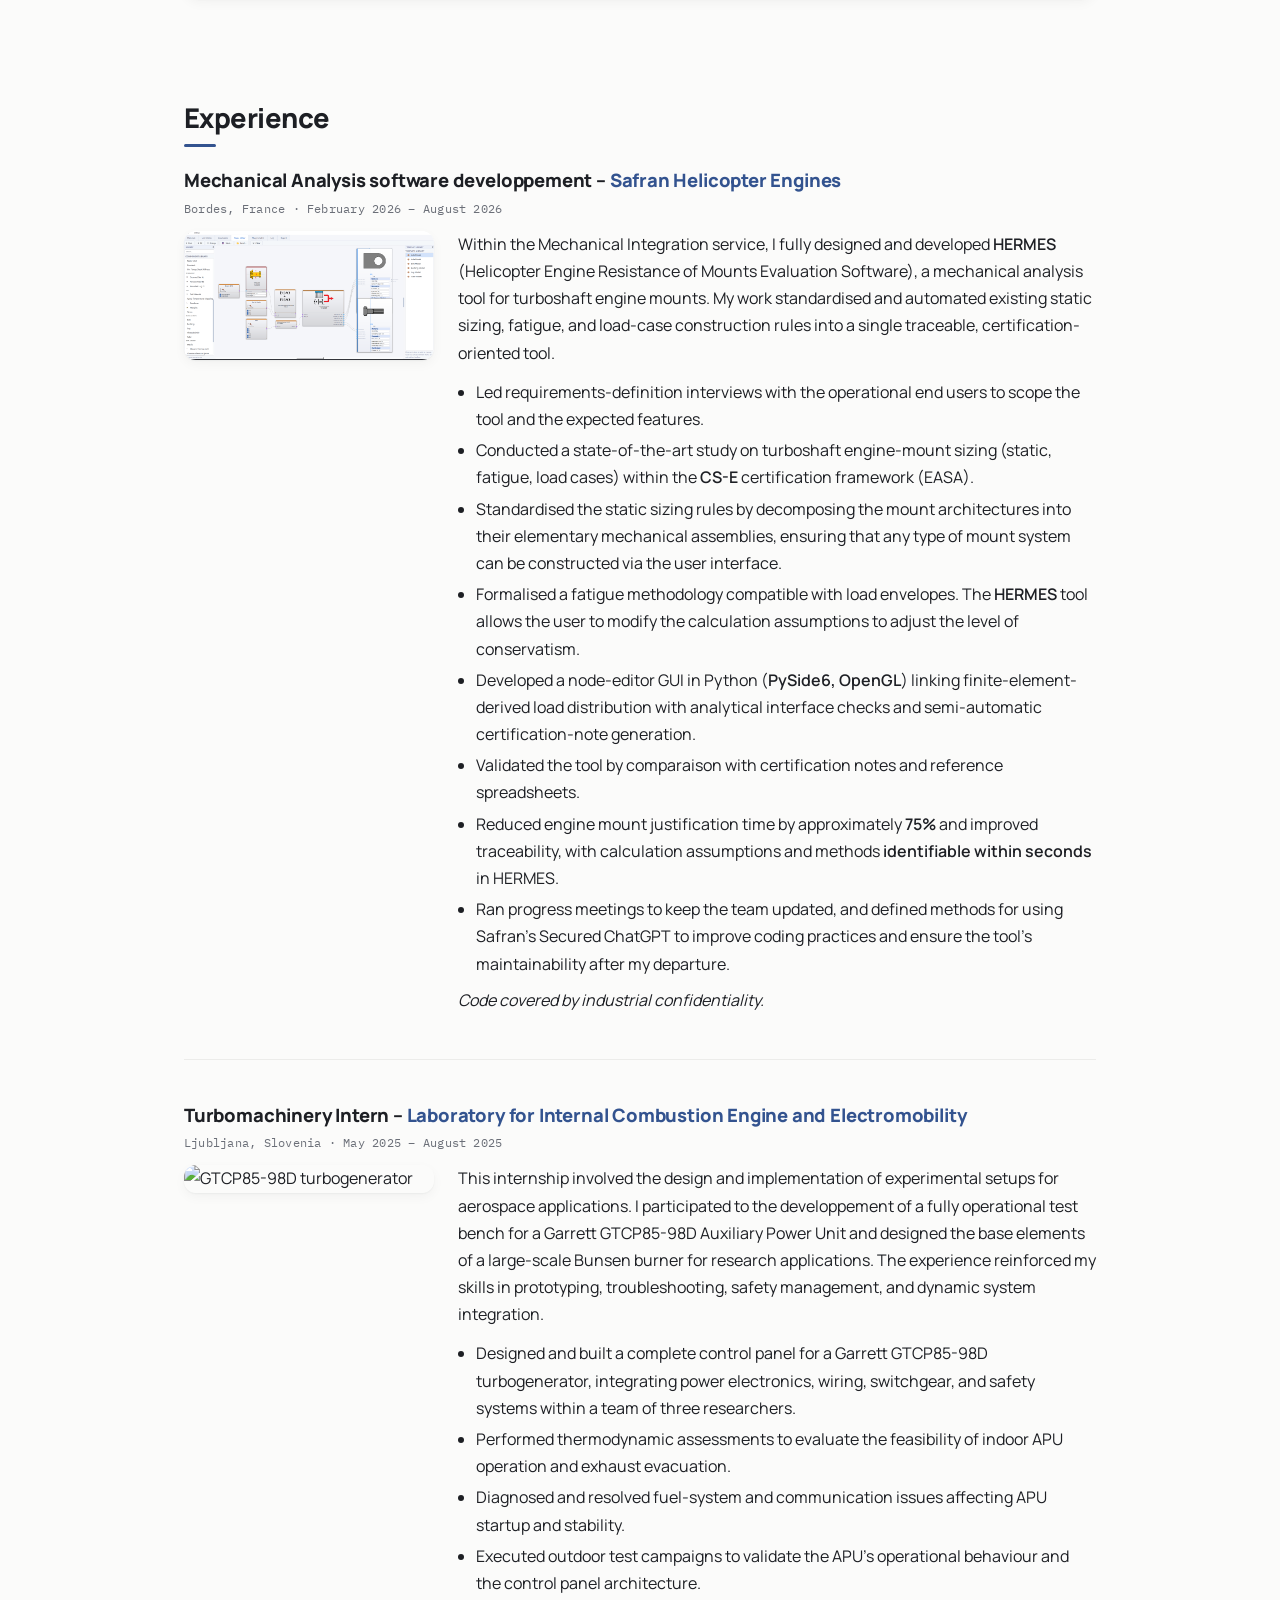
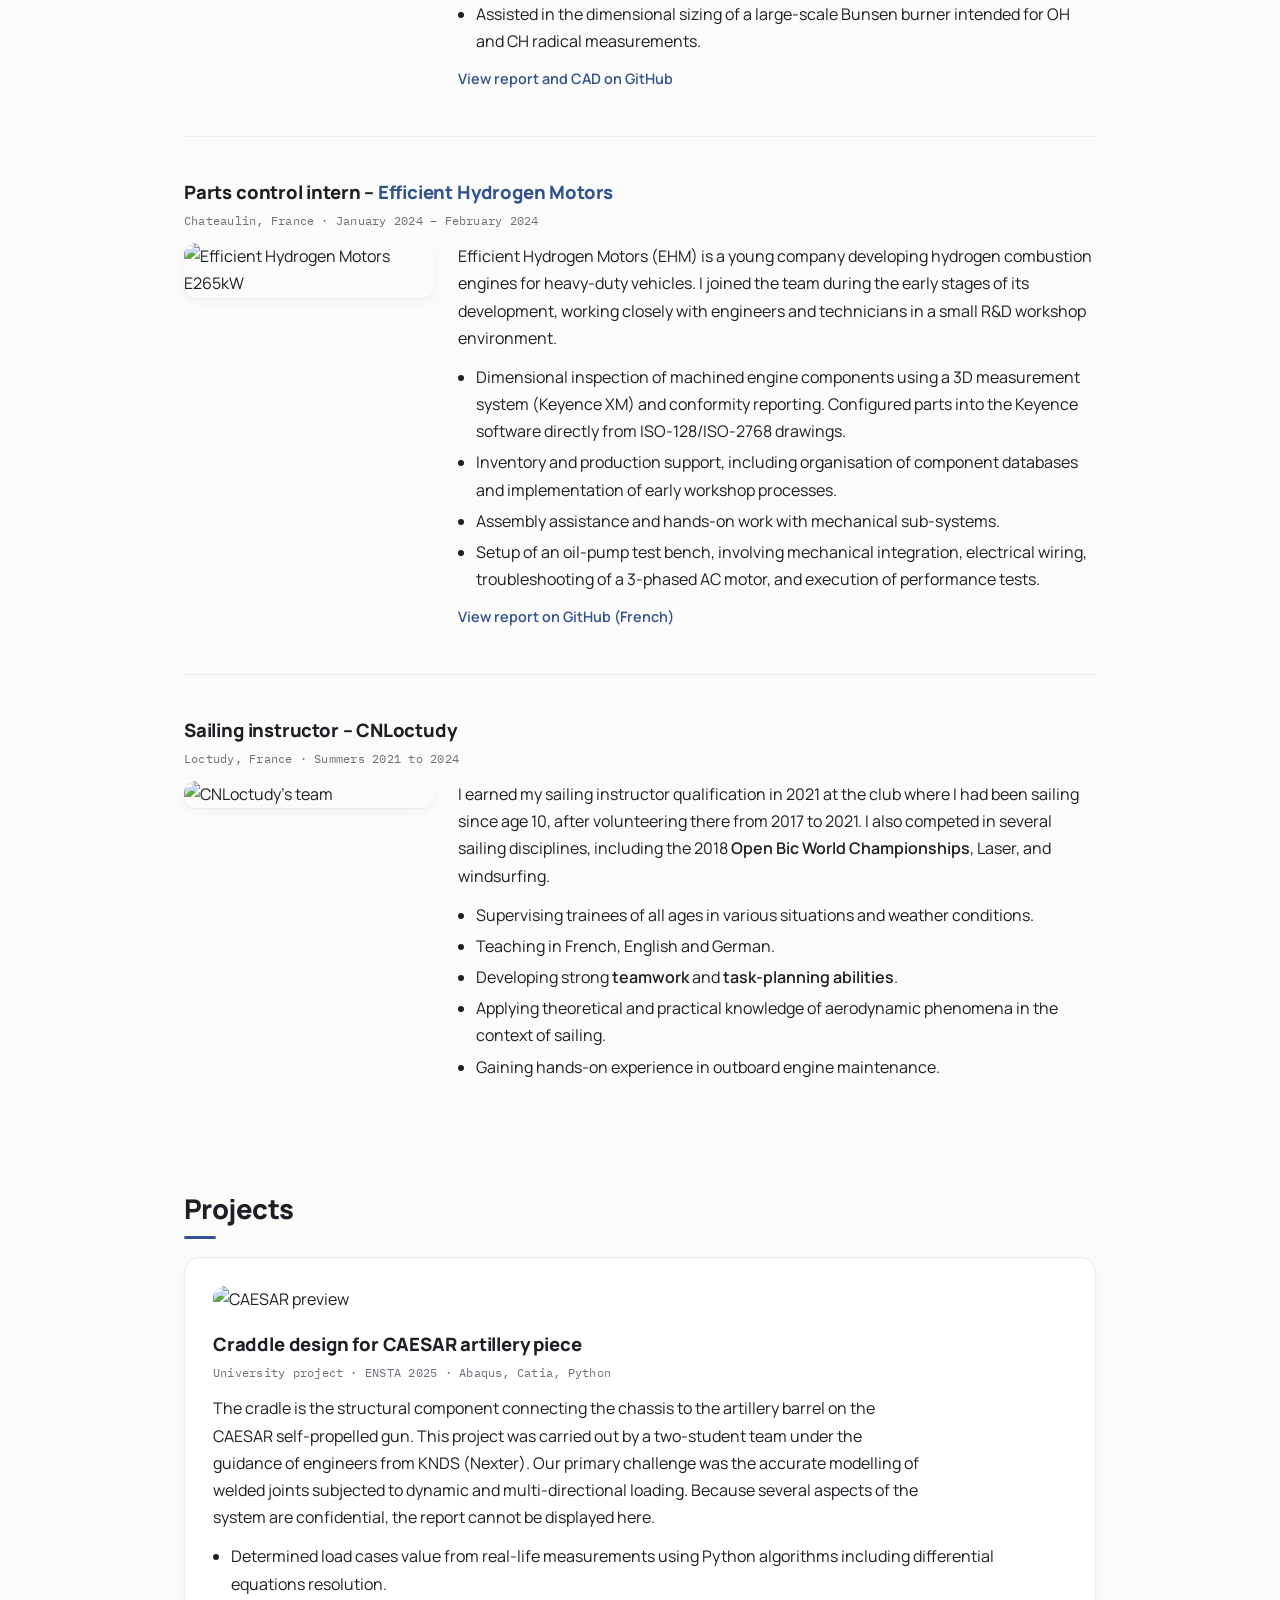
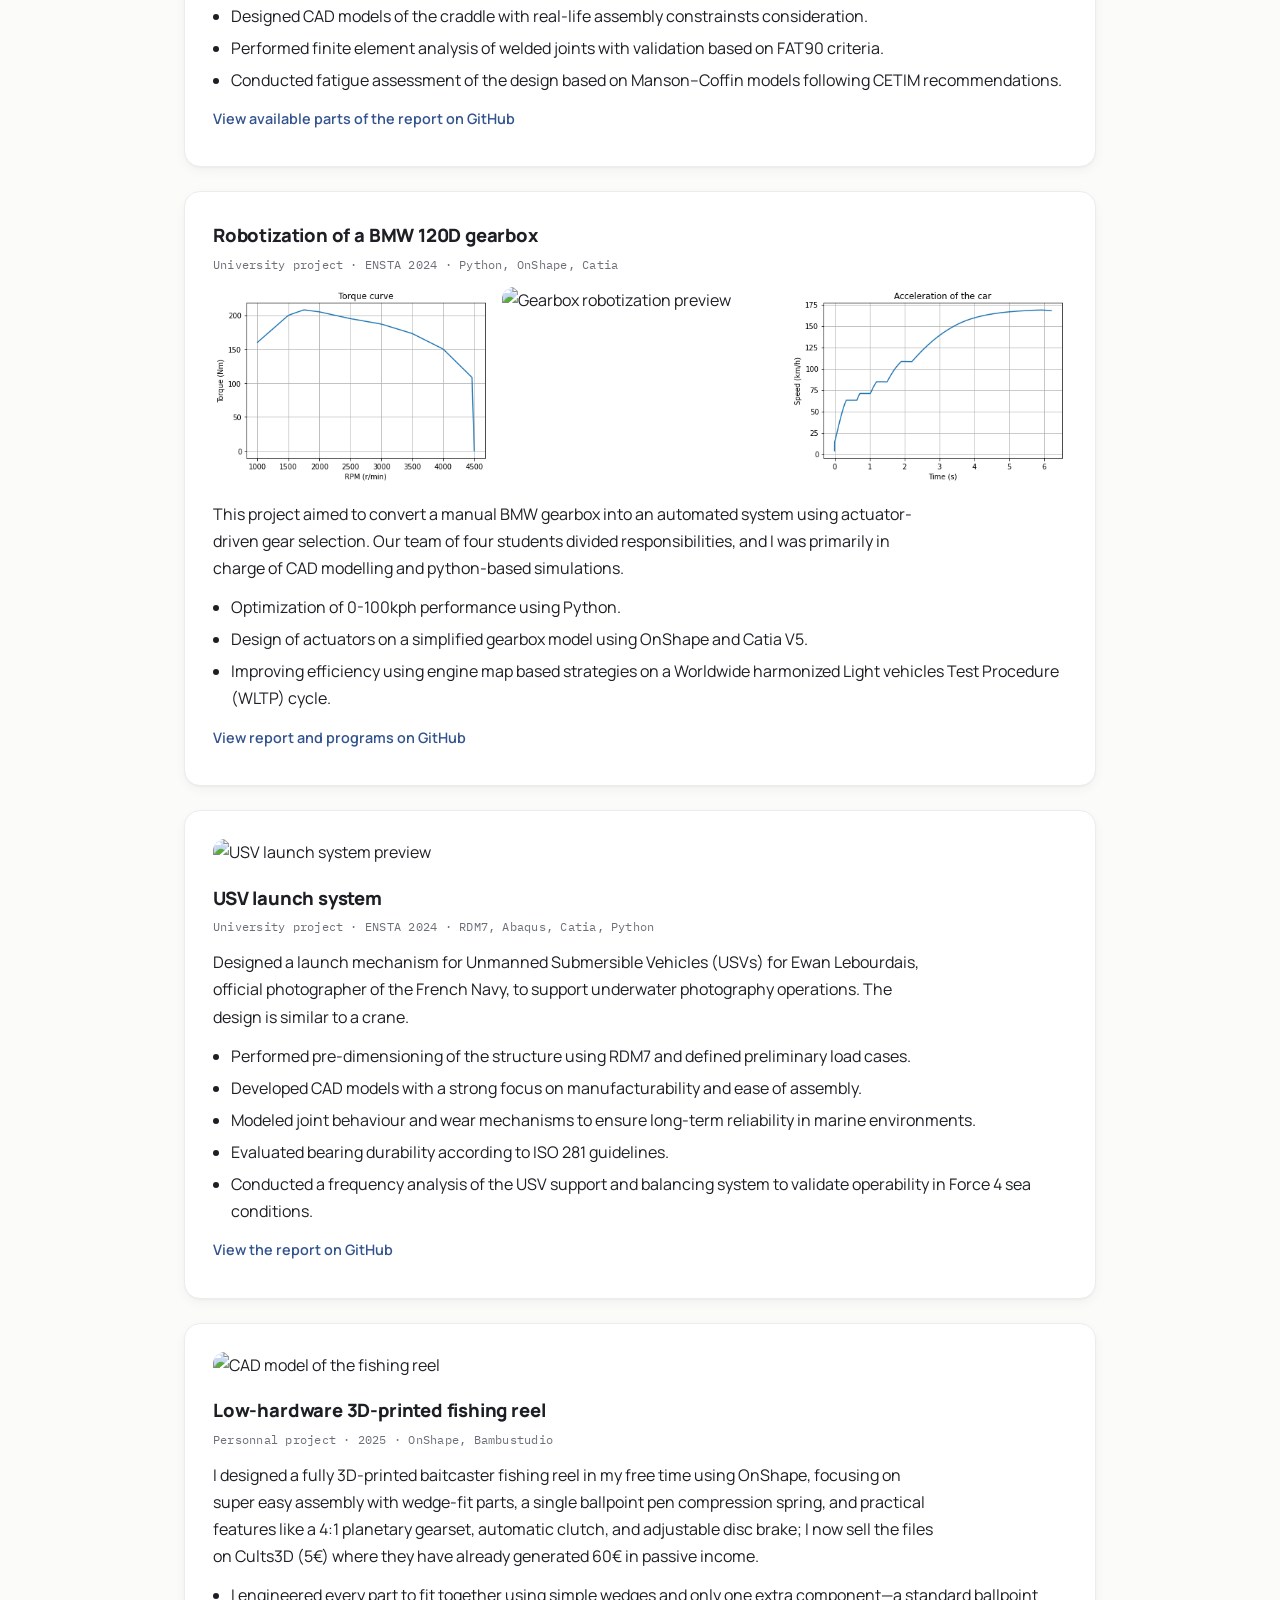
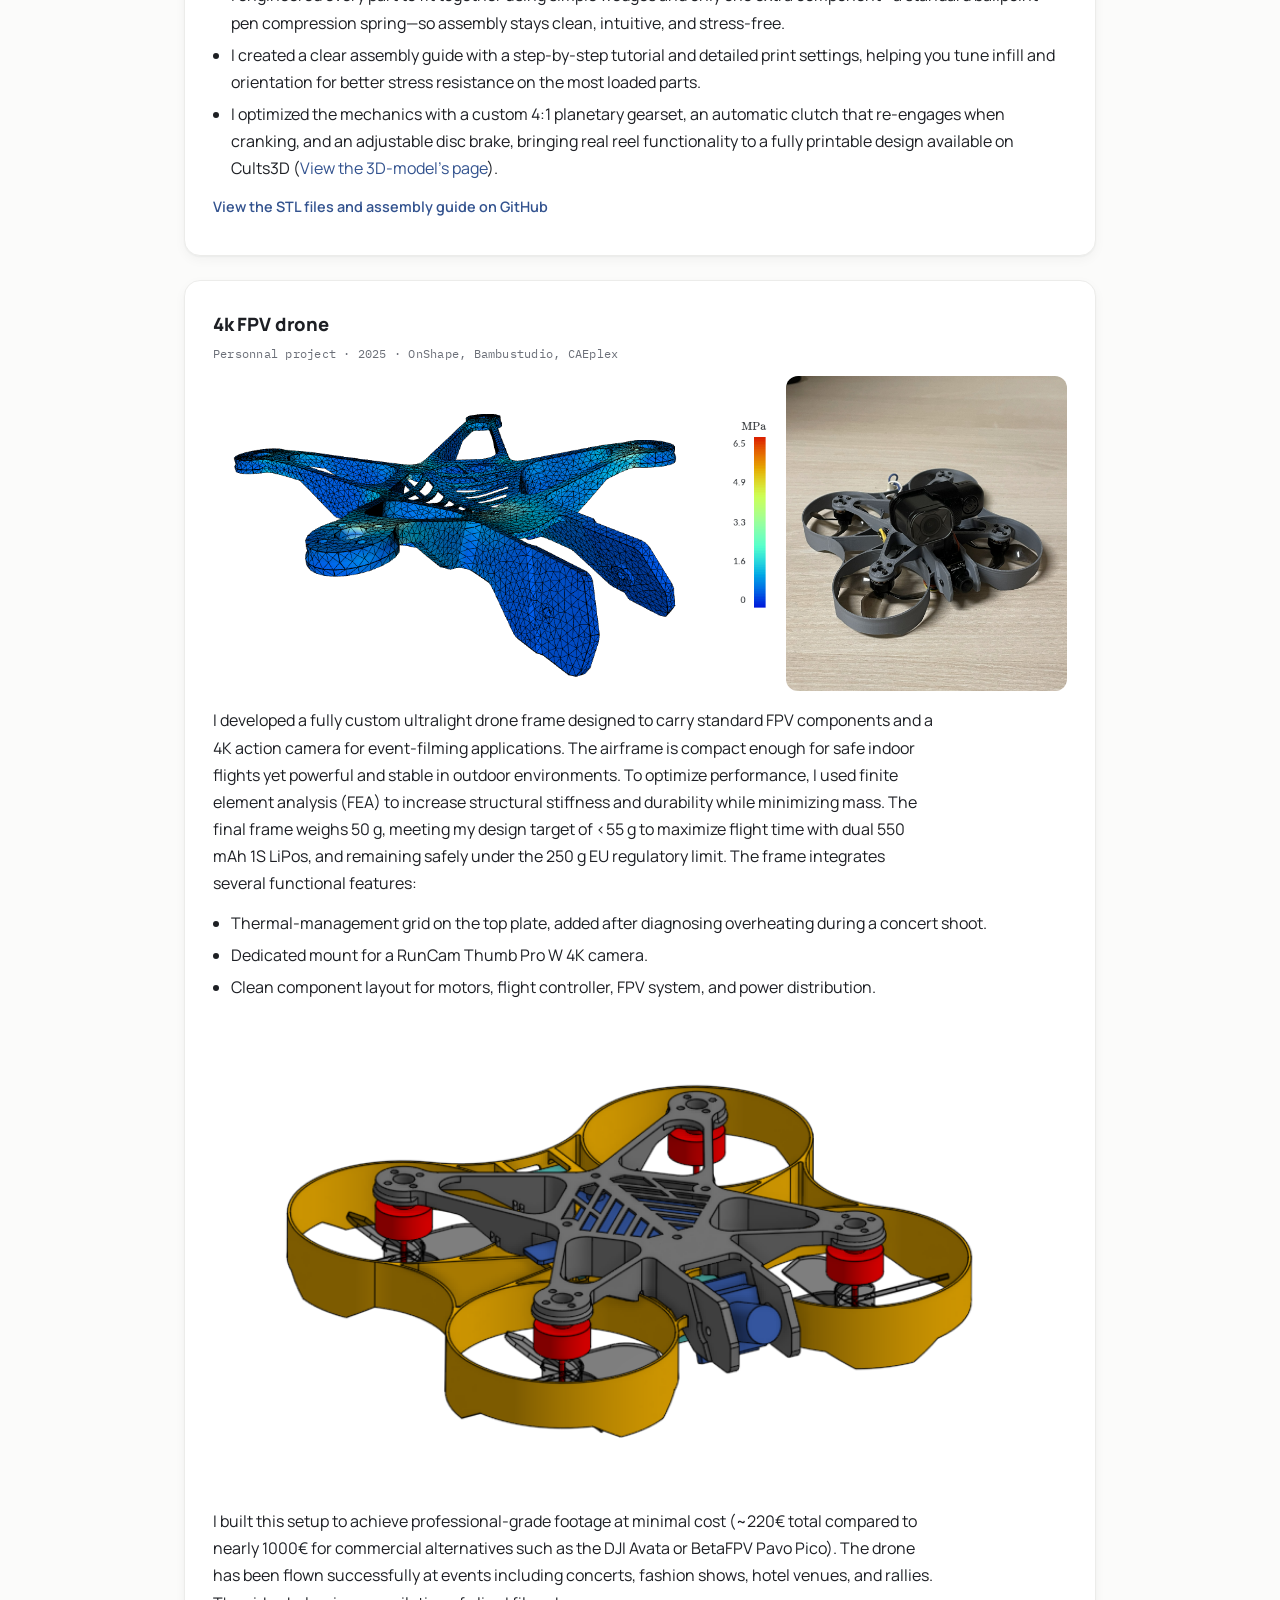
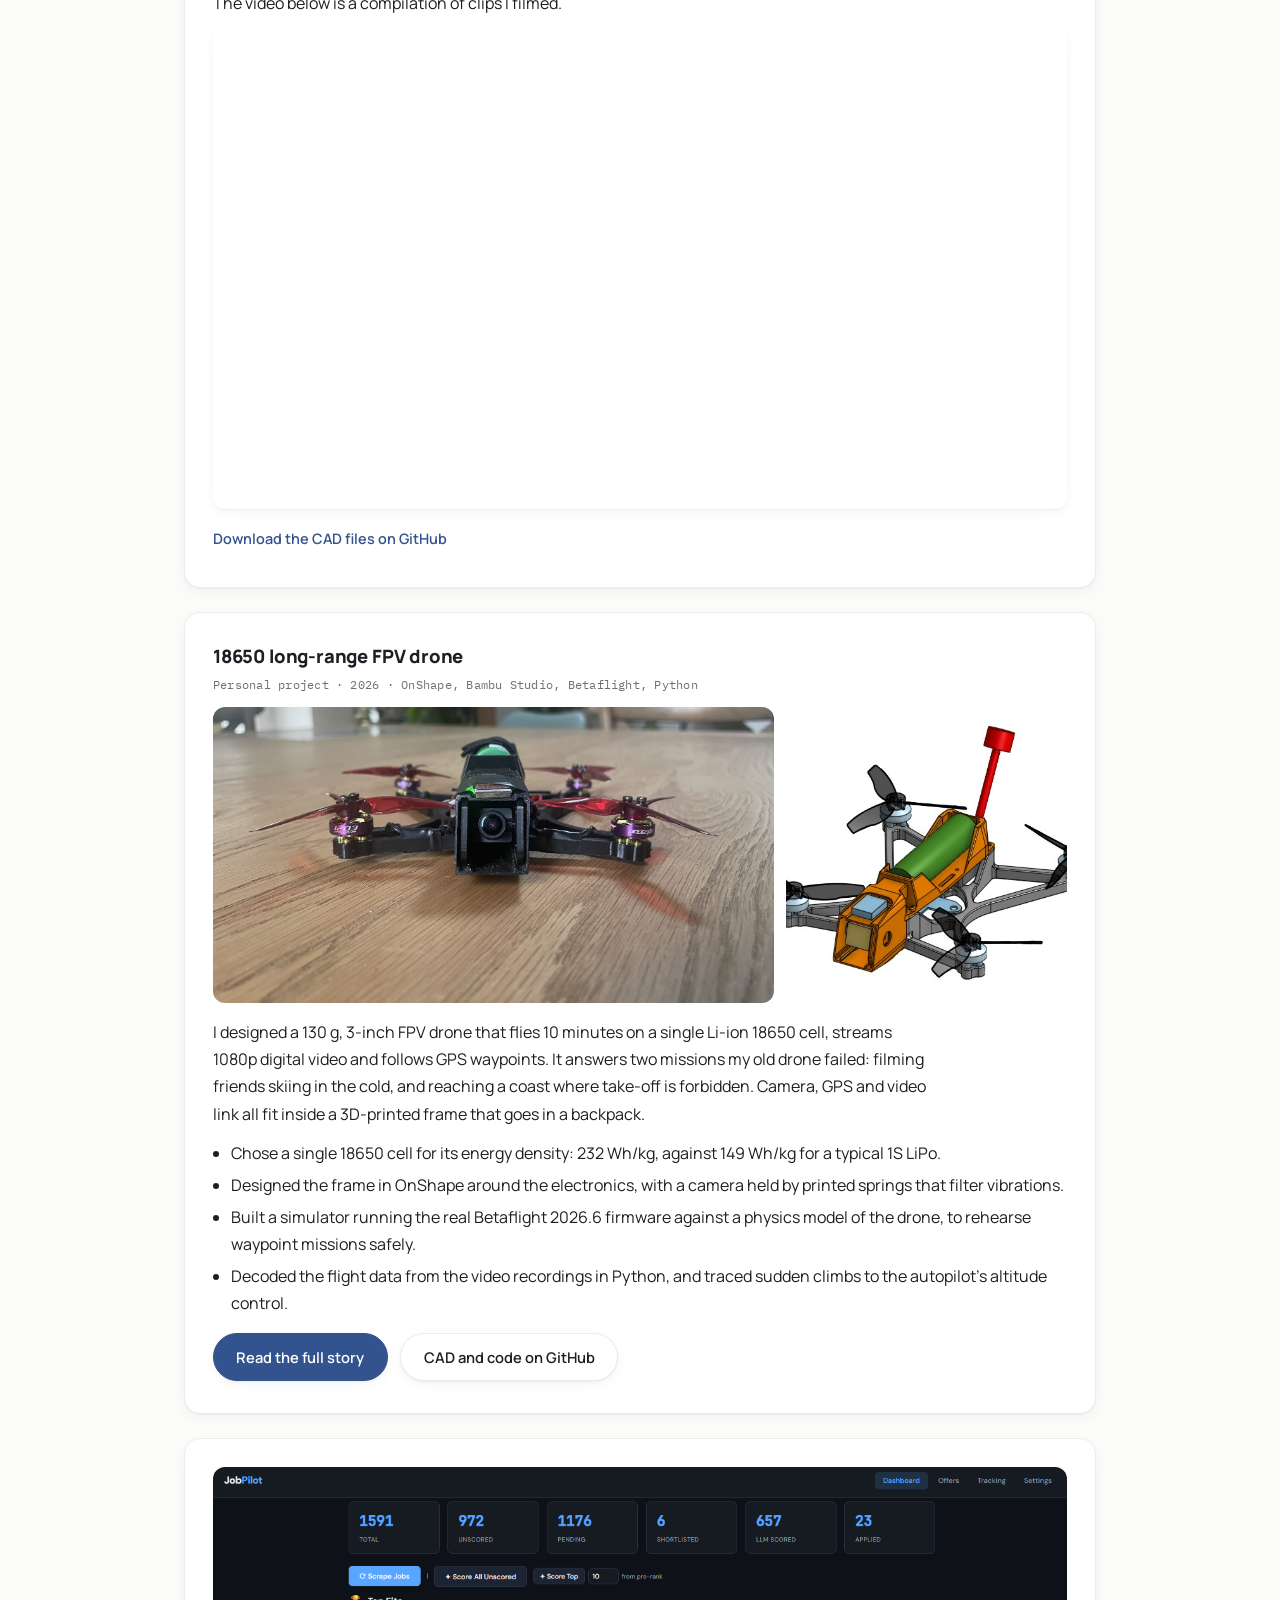
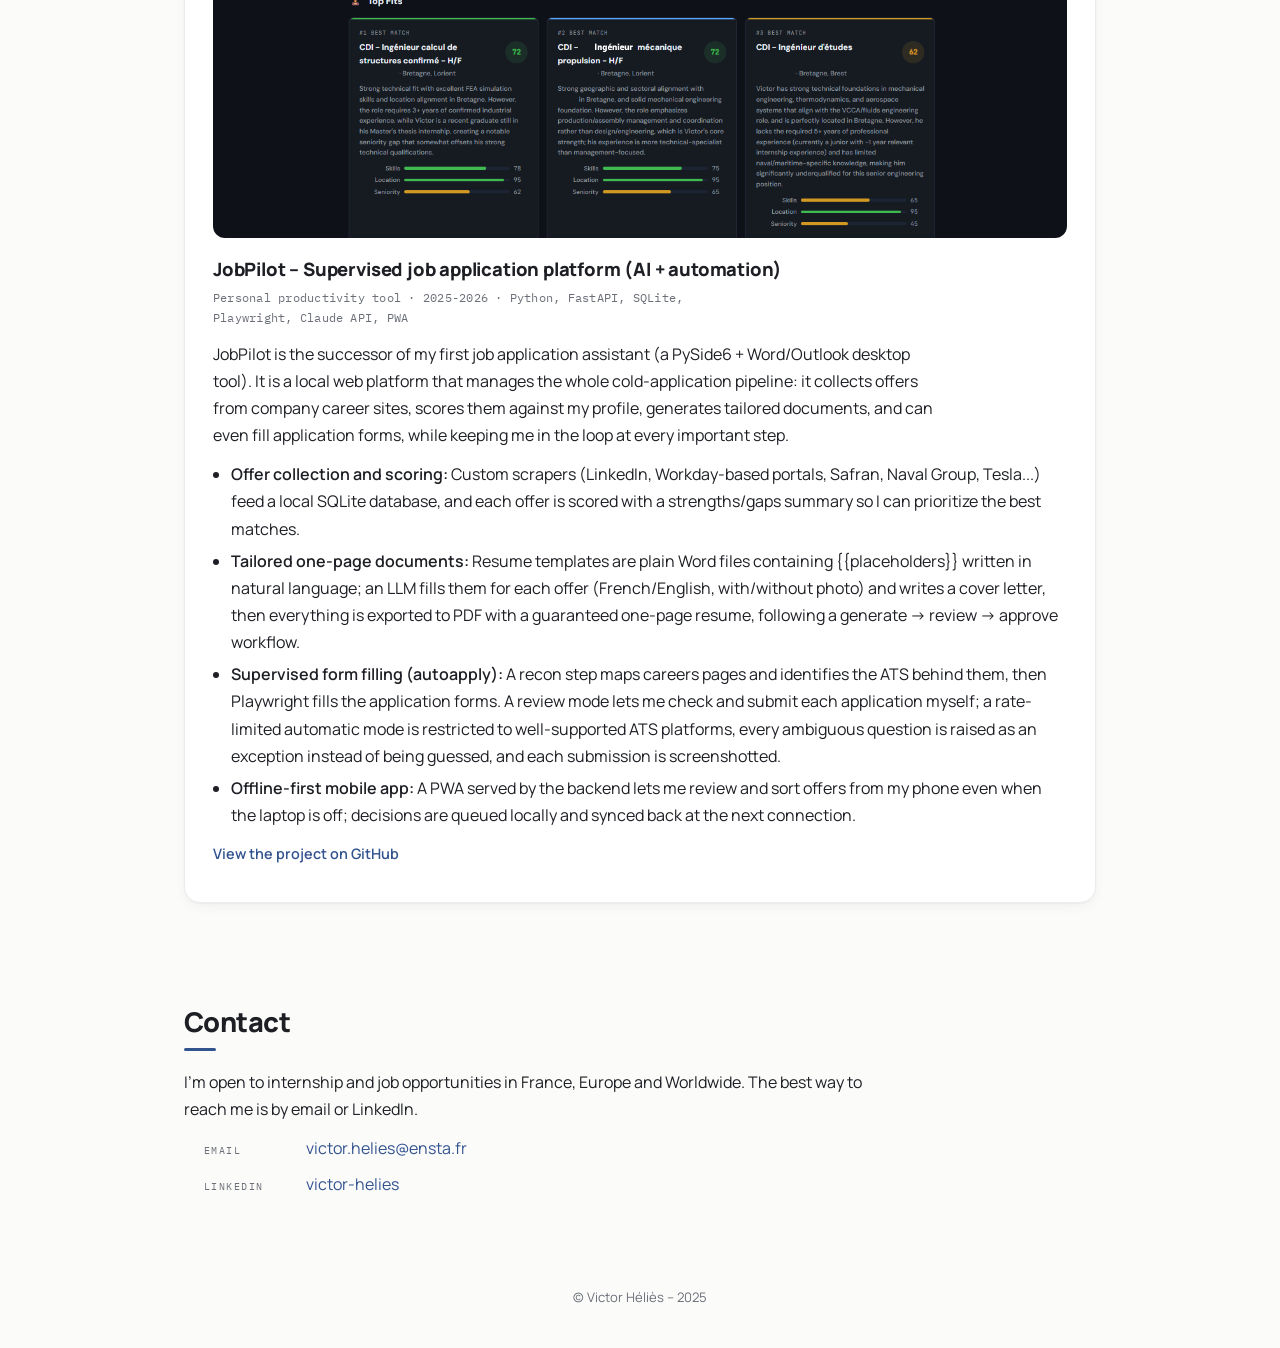
==== commit 3d05f989: "Add 18650 long-range FPV drone project page (EN/FR) and portfolio cards Co-Authored-By: Claude Opus " ====
--- a/index.html
+++ b/index.html
@@ -31,6 +31,7 @@
             <a href="#USV-launch-system">USV launch system</a>
             <a href="#Fishing-gear">Fishing gear</a>
             <a href="#FPV-drone">4k FPV drone</a>
+            <a href="#Drone-18650">18650 long-range drone</a>
             <a href="#Job-Application-Assistant">Job Application Software</a>
           </div>
         </div>
@@ -394,6 +395,28 @@
             </p>
           </article>
 
+          <article id="Drone-18650" class="card reveal">
+            <h3>18650 long-range FPV drone</h3>
+            <p class="meta">Personal project · 2026 · OnShape, Bambu Studio, Betaflight, Python</p>
+            <div class="img-row two-one">
+              <div class="card-img-wrap"><img src="18650_drone/media/front.jpg" alt="The 18650 drone seen from the front" /></div>
+              <div class="card-img-wrap"><img src="18650_drone/media/cad_render.jpg" alt="CAD model of the 18650 drone" /></div>
+            </div>
+            <p>
+              I designed a 130 g, 3-inch FPV drone that flies 10 minutes on a single Li-ion 18650 cell, streams 1080p digital video and follows GPS waypoints. It answers two missions my old drone failed: filming friends skiing in the cold, and reaching a coast where take-off is forbidden. Camera, GPS and video link all fit inside a 3D-printed frame that goes in a backpack.
+            </p>
+            <ul>
+              <li>Chose a single 18650 cell for its energy density: 232 Wh/kg, against 149 Wh/kg for a typical 1S LiPo.</li>
+              <li>Designed the frame in OnShape around the electronics, with a camera held by printed springs that filter vibrations.</li>
+              <li>Built a simulator running the real Betaflight 2026.6 firmware against a physics model of the drone, to rehearse waypoint missions safely.</li>
+              <li>Decoded the flight data from the video recordings in Python, and traced sudden climbs to the autopilot's altitude control.</li>
+            </ul>
+            <div class="hero-links" style="margin-top:1rem">
+              <a href="18650_drone/index.html" class="btn primary">Read the full story</a>
+              <a href="https://github.com/VictorHelies/portfolio/tree/main/18650_drone" target="_blank" rel="noopener" class="btn">CAD and code on GitHub</a>
+            </div>
+          </article>
+
           <!-- Project 6 -->
           <article id="Job-Application-Assistant" class="card reveal">
             <div class="card-img-wrap"><img src="images/job_application_assistant_cutout.png" alt="Screenshot of the JobPilot interface" class="card-img" /></div>
